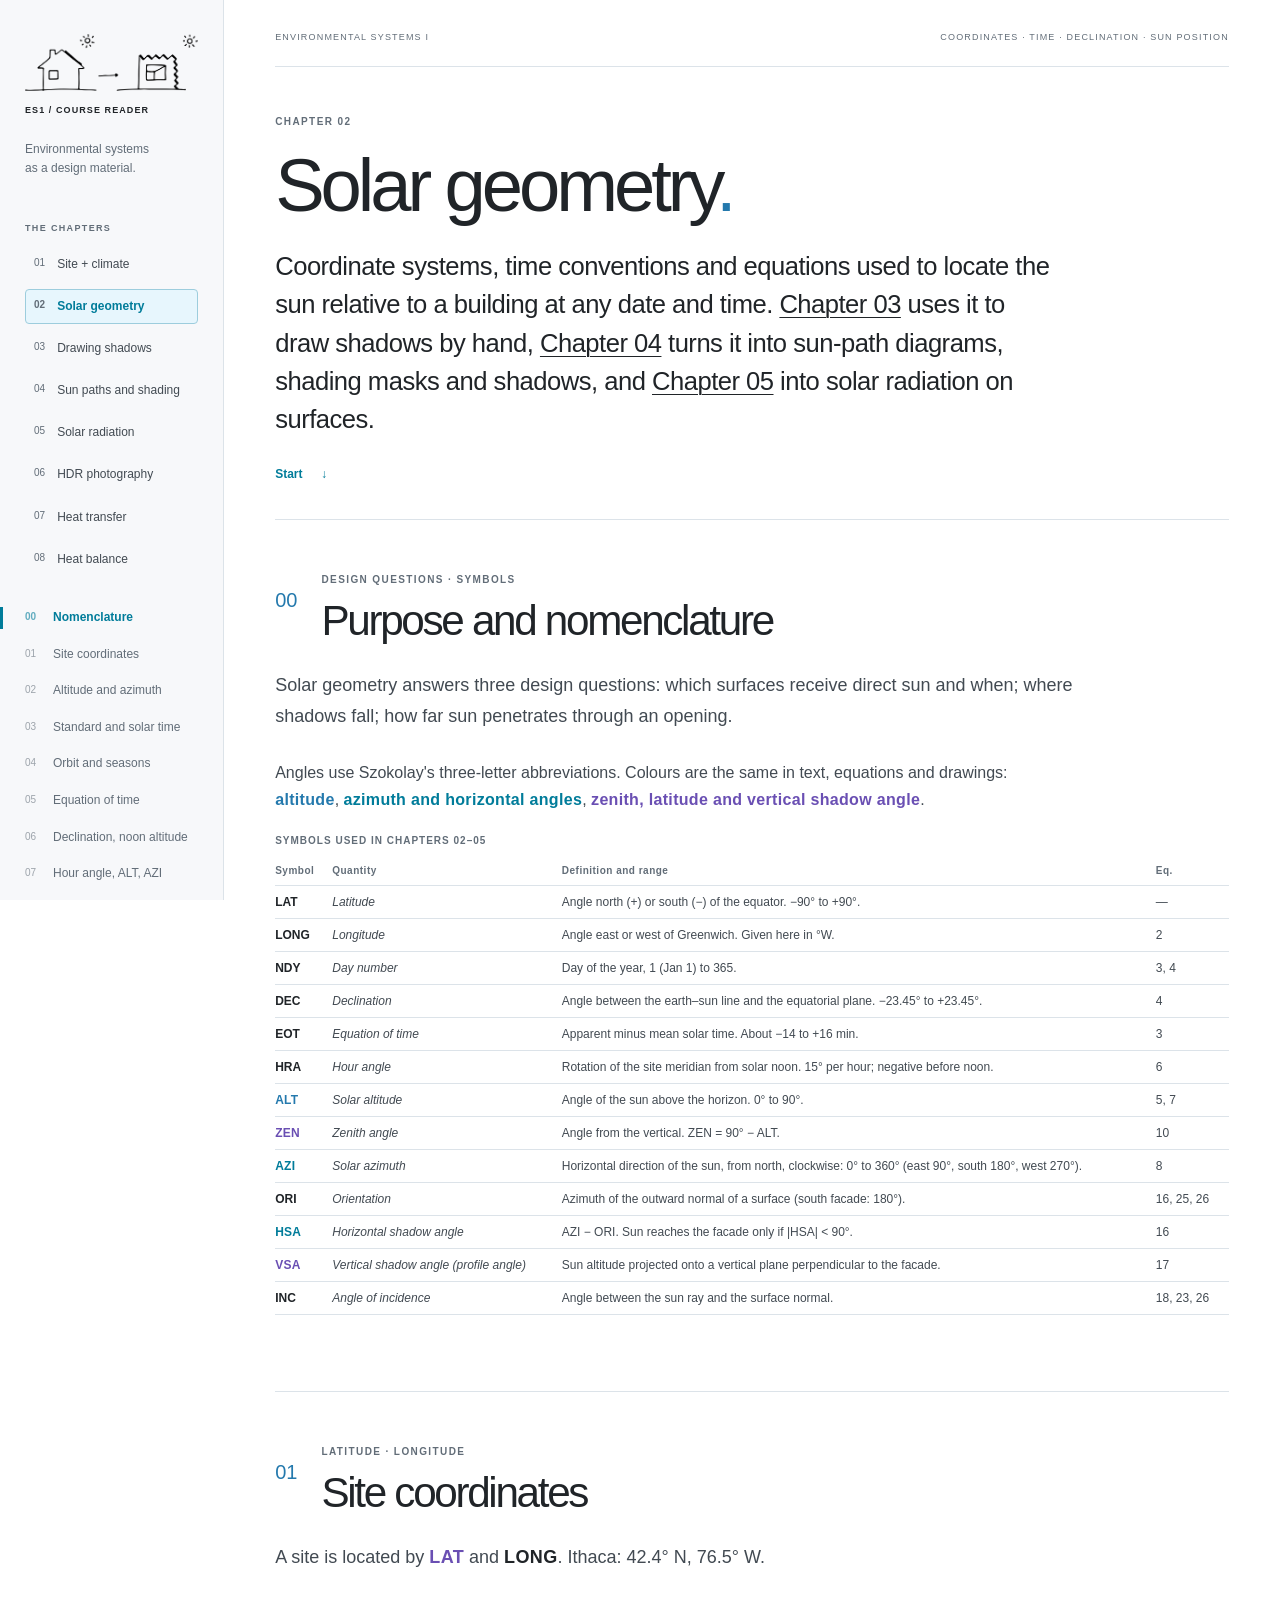
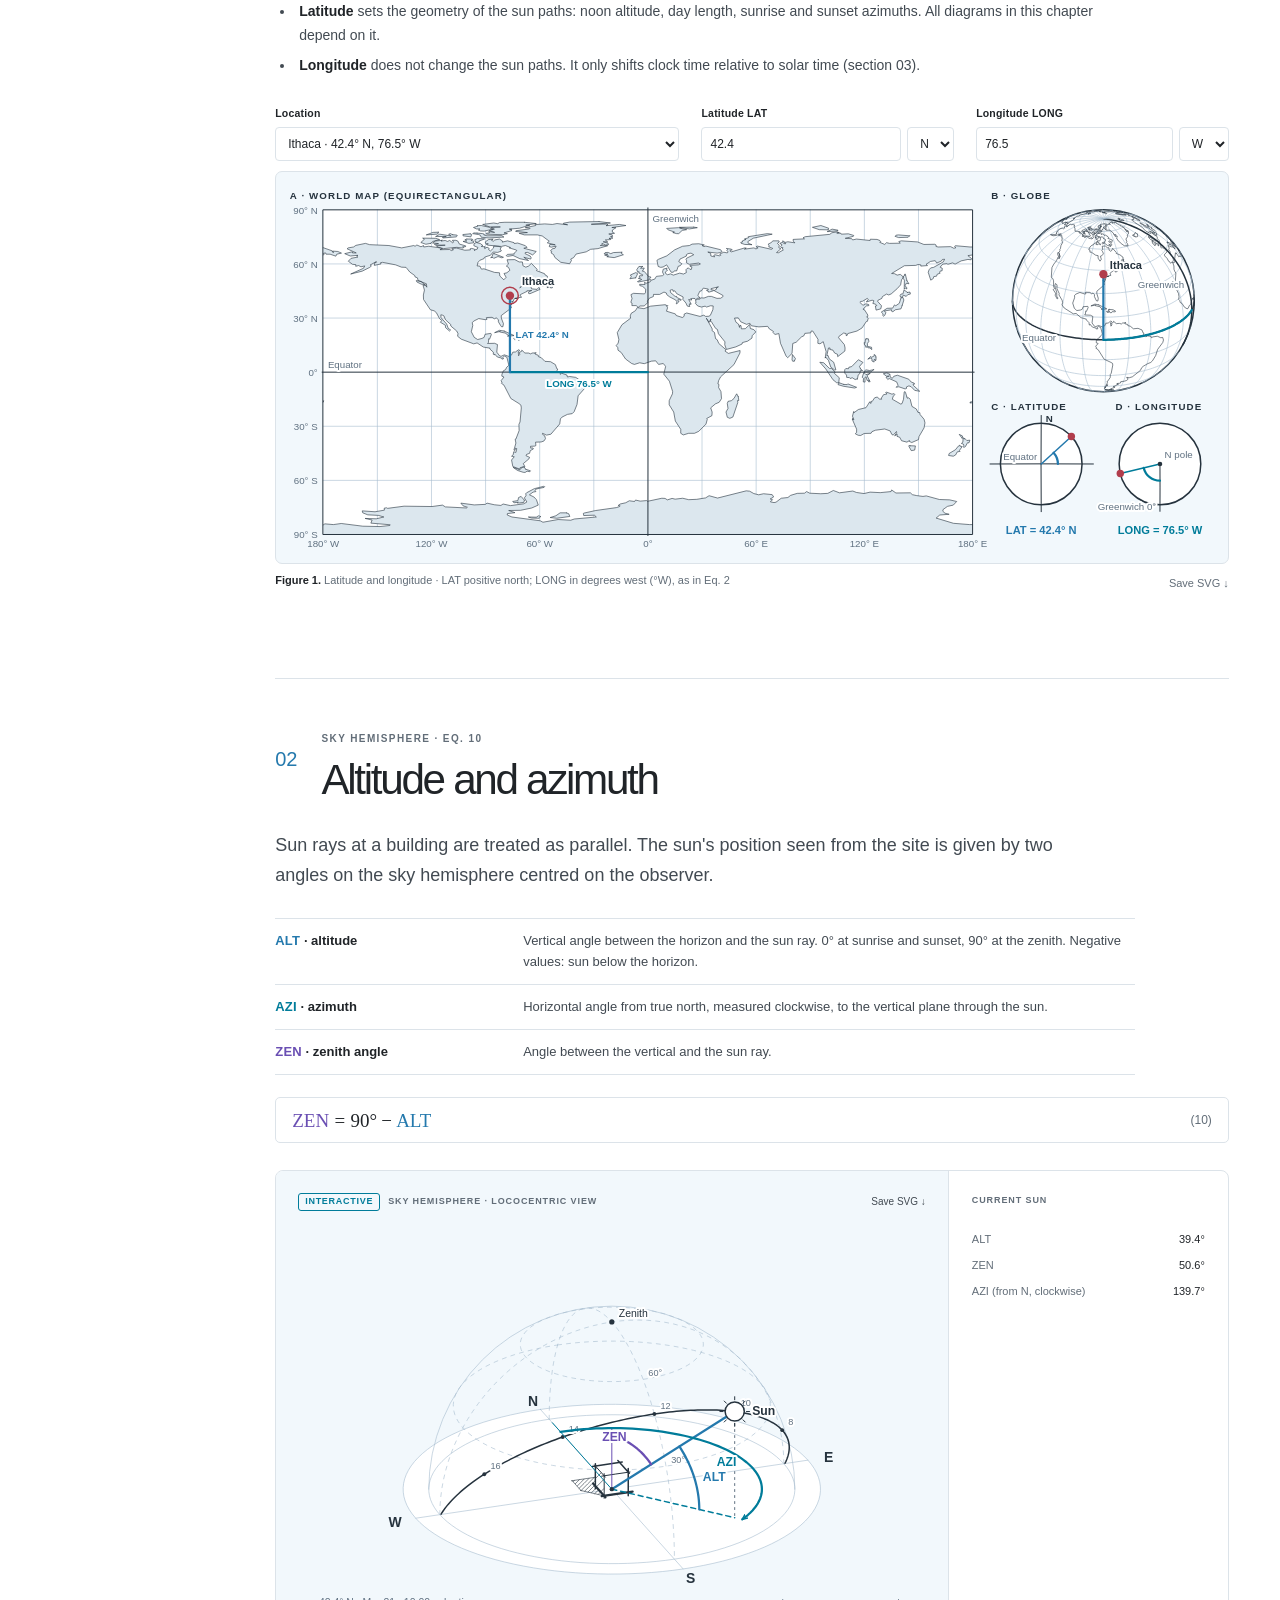
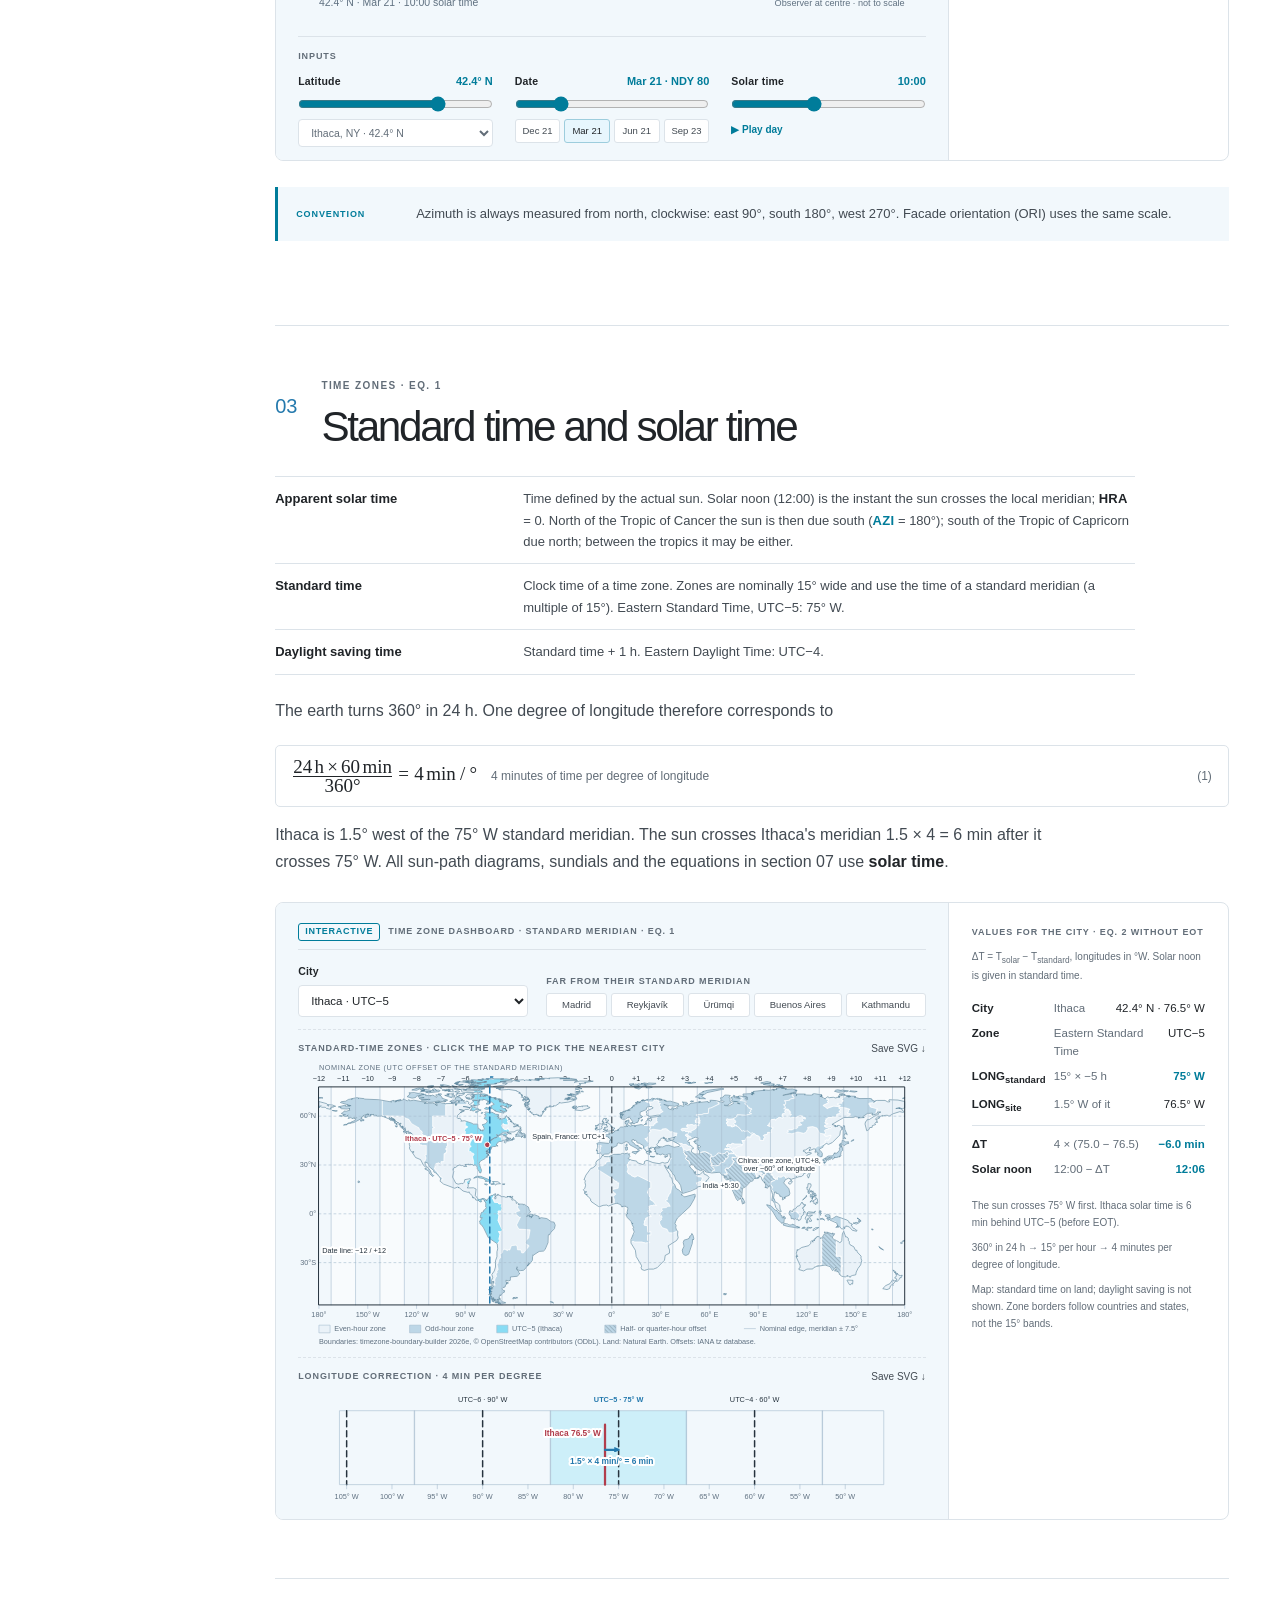
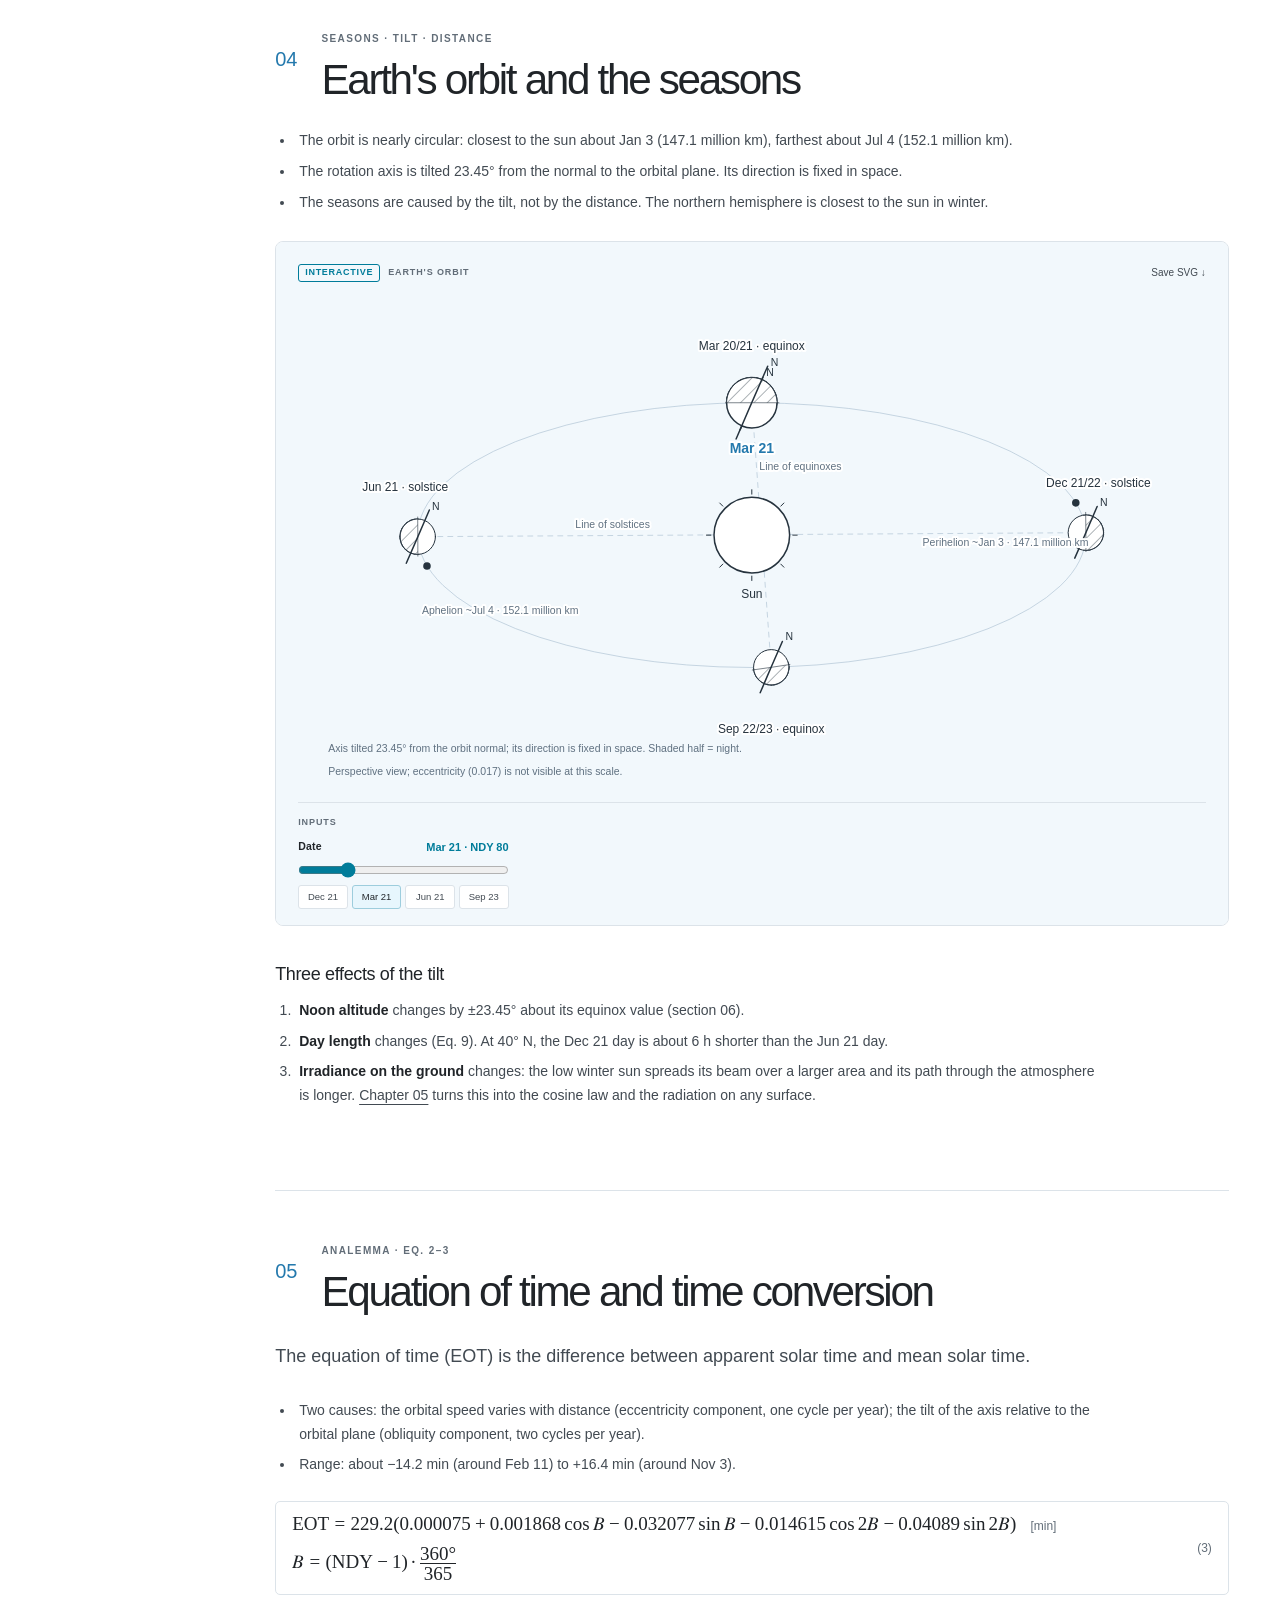
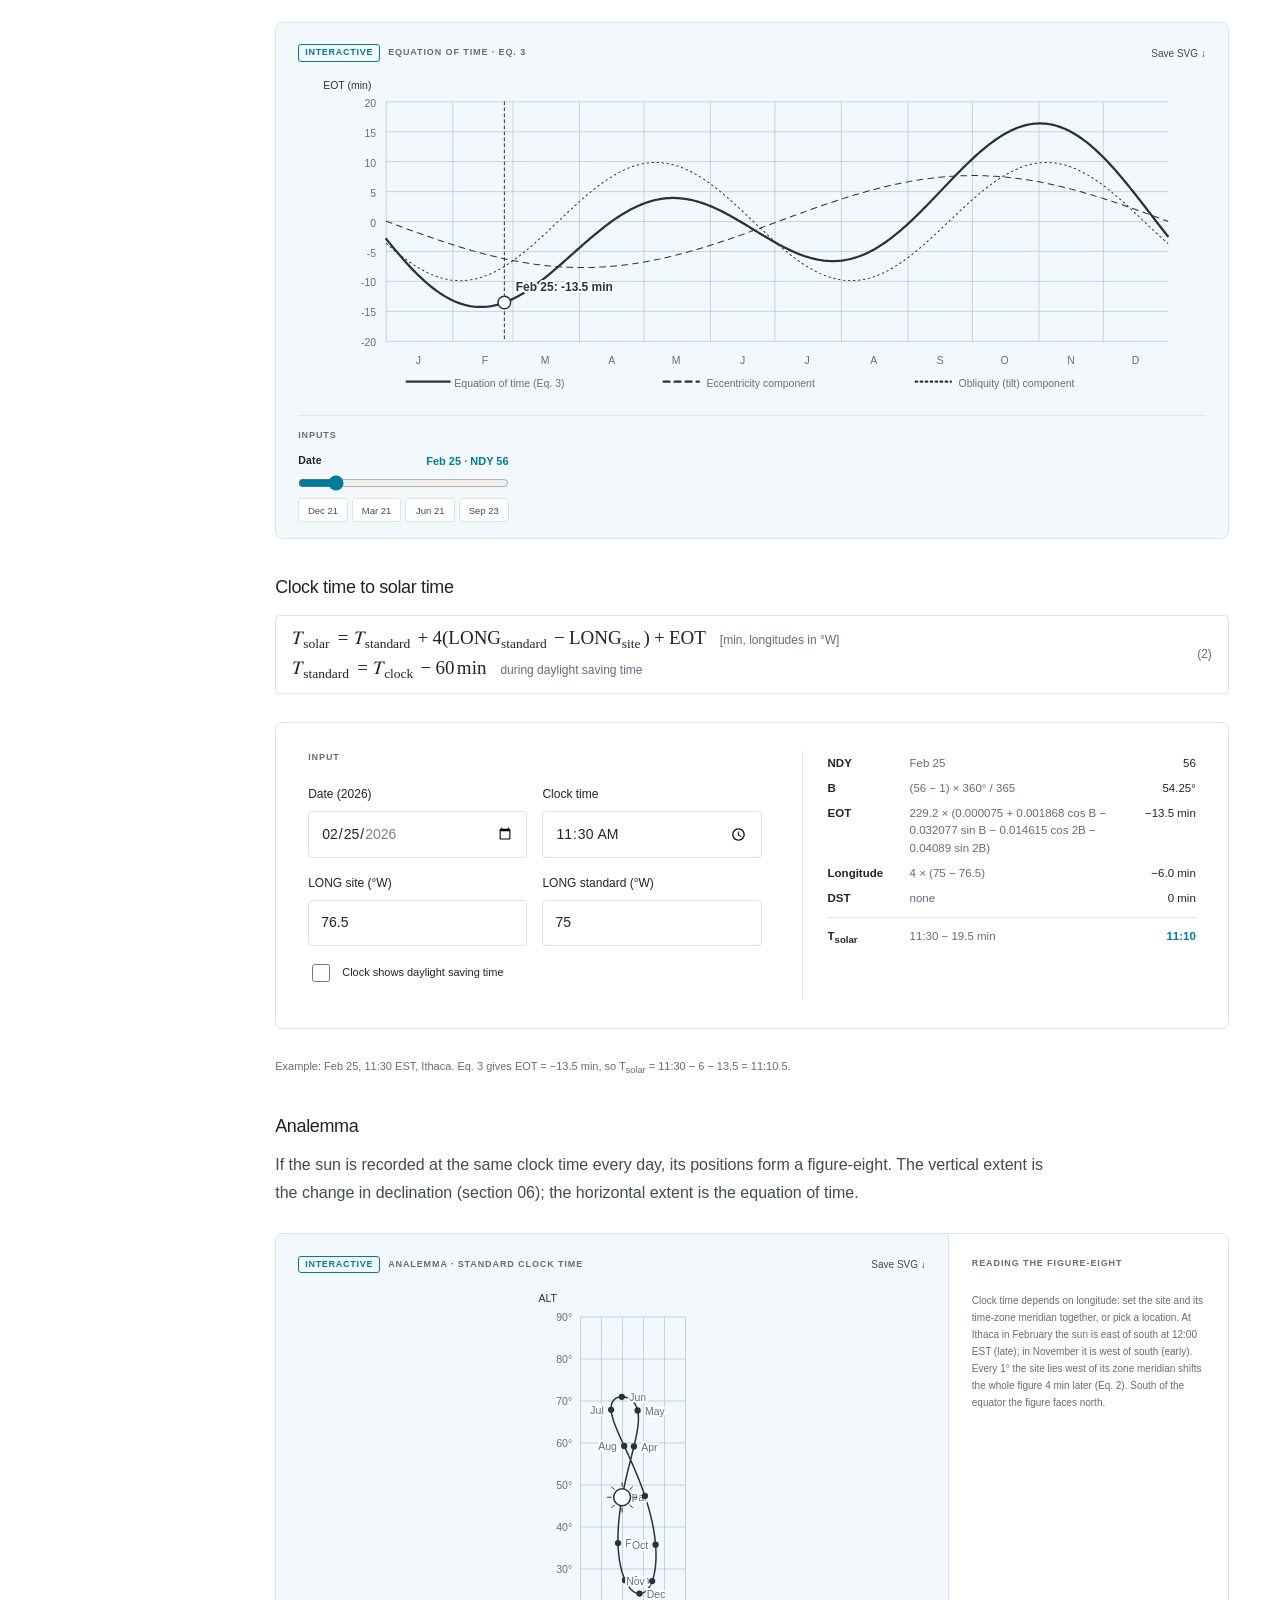
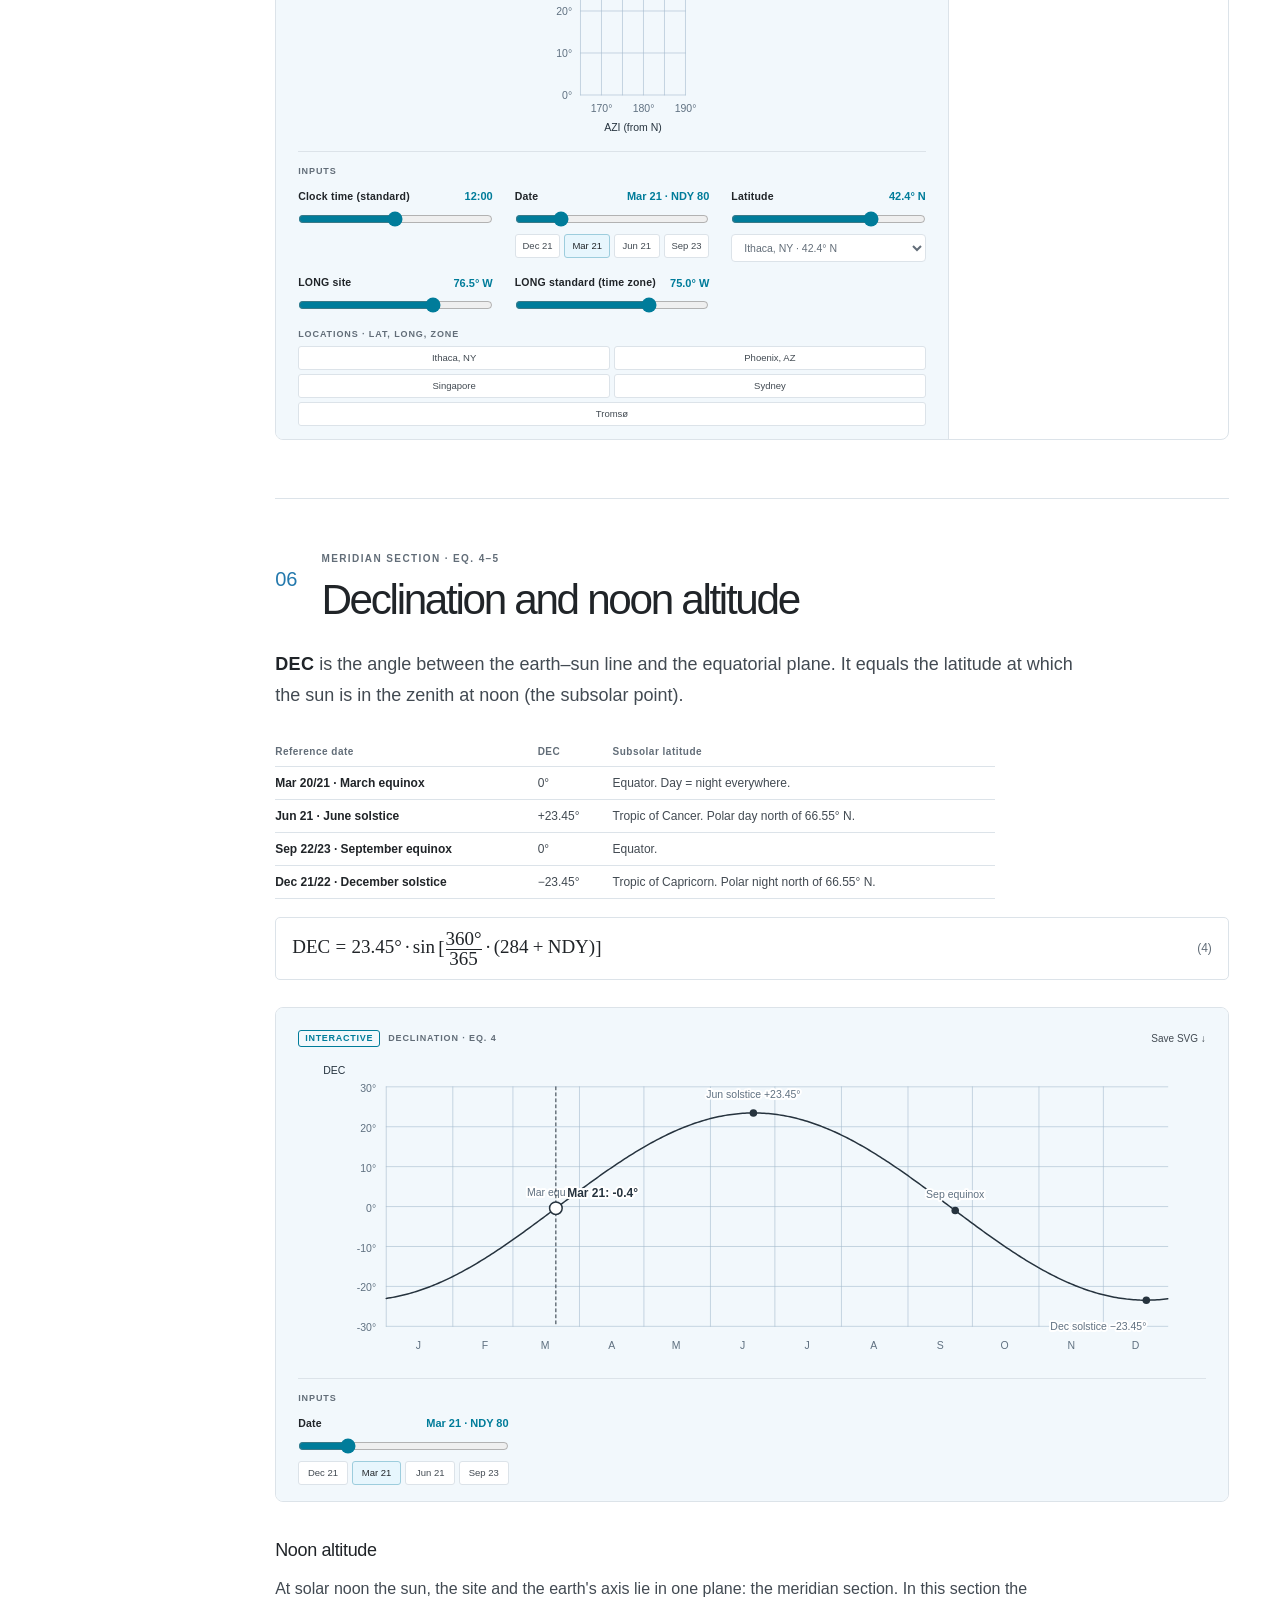
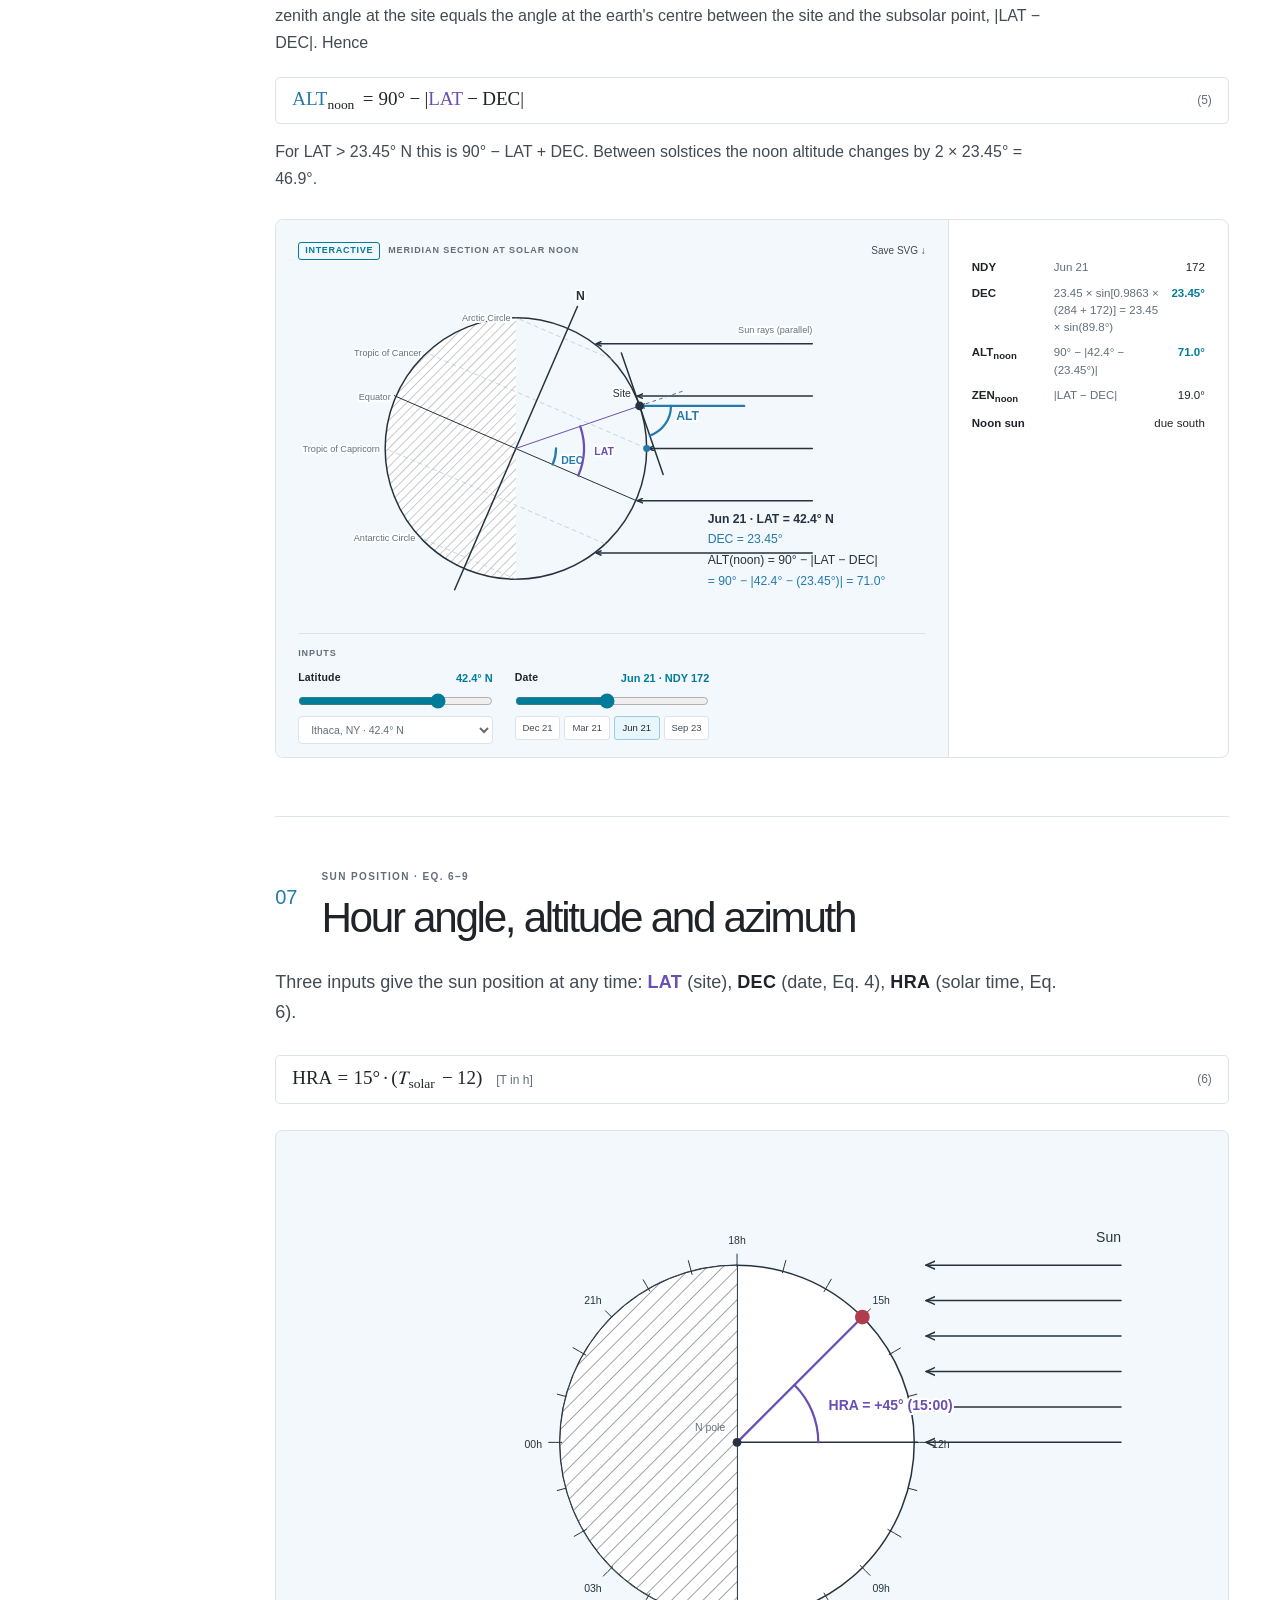
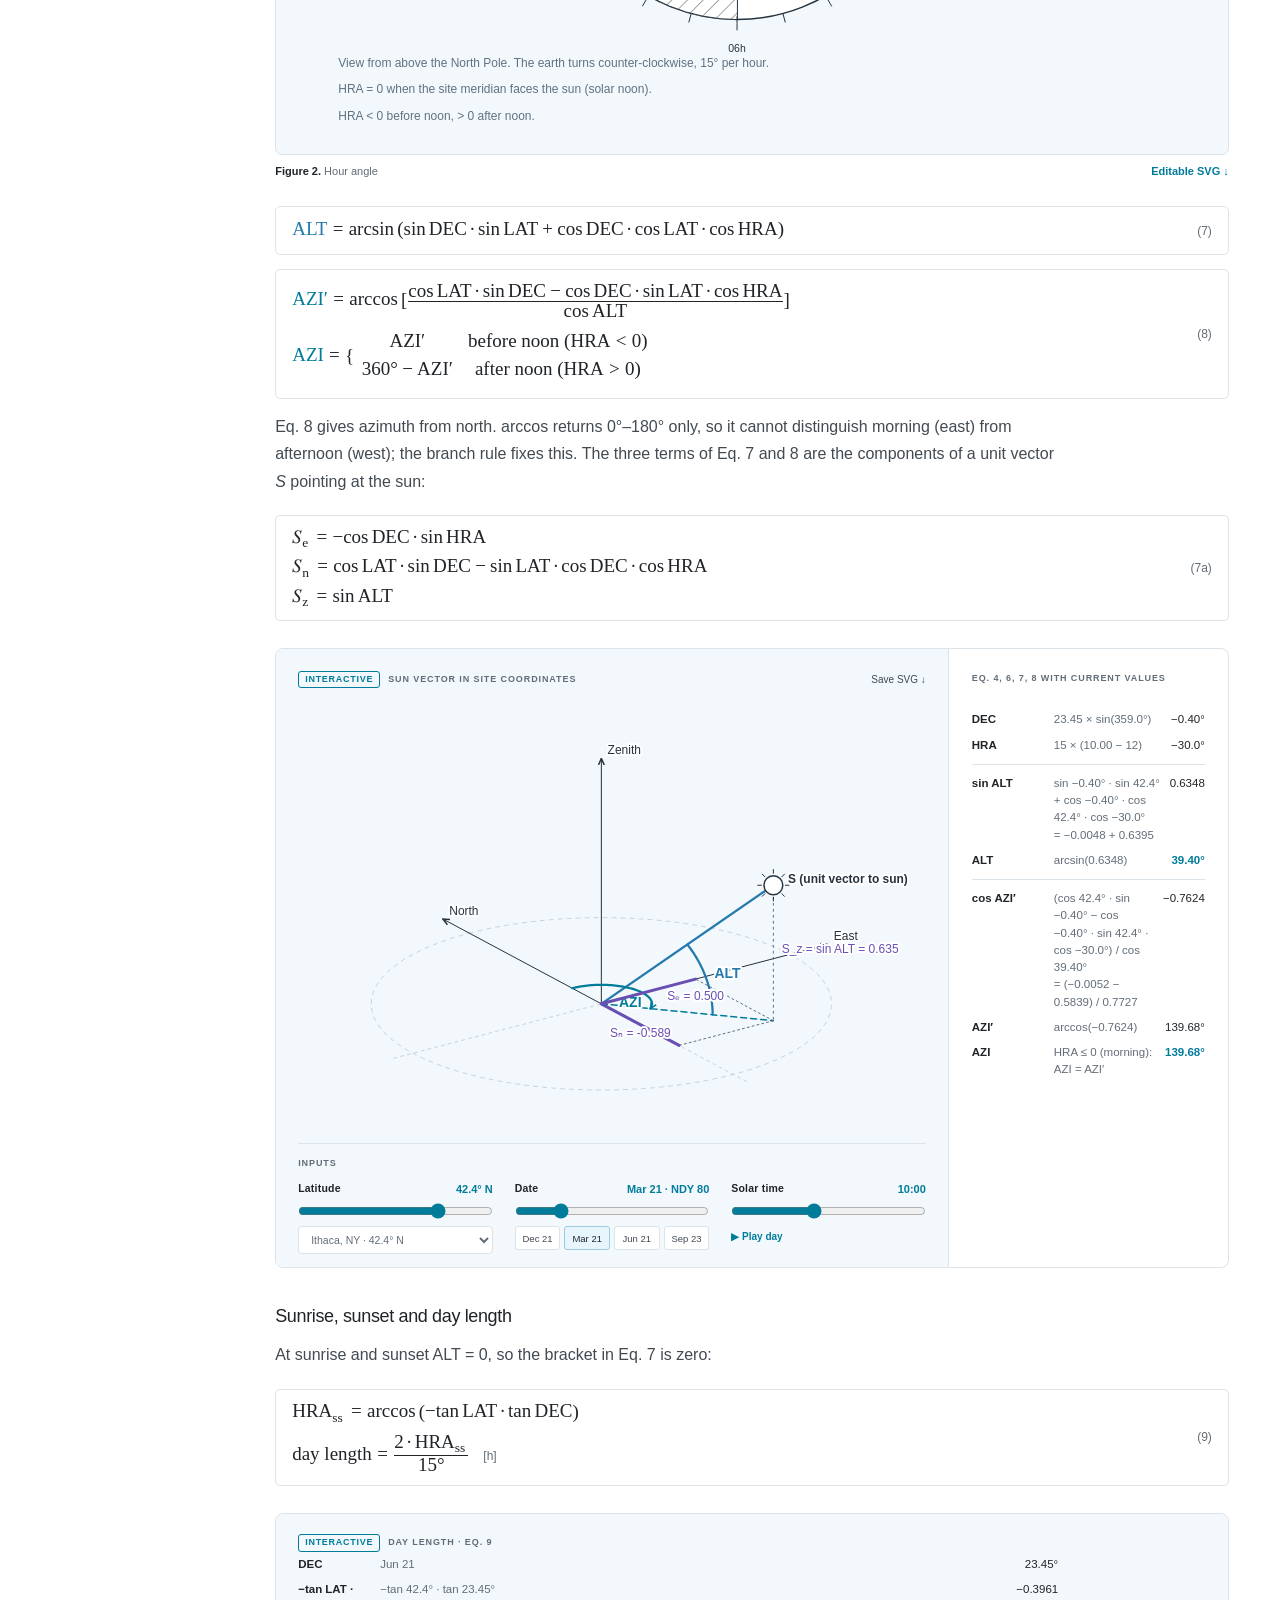
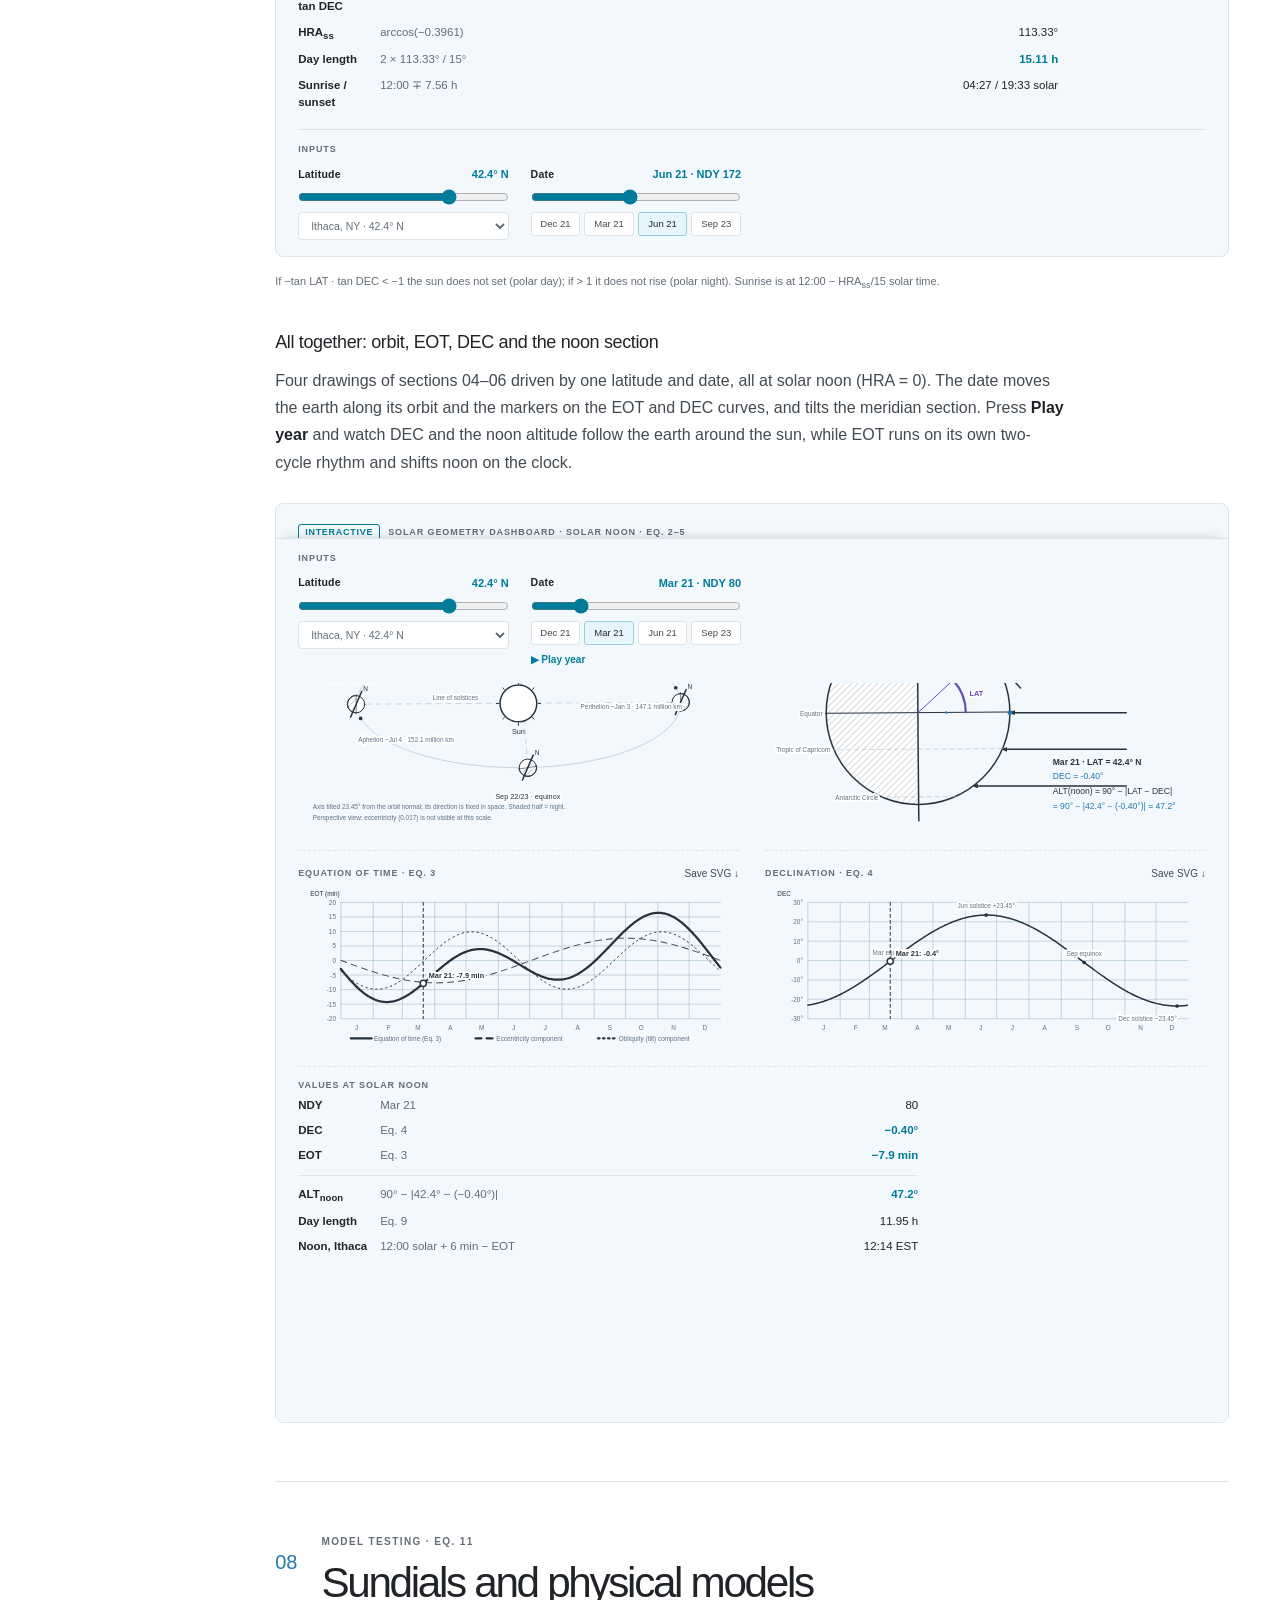
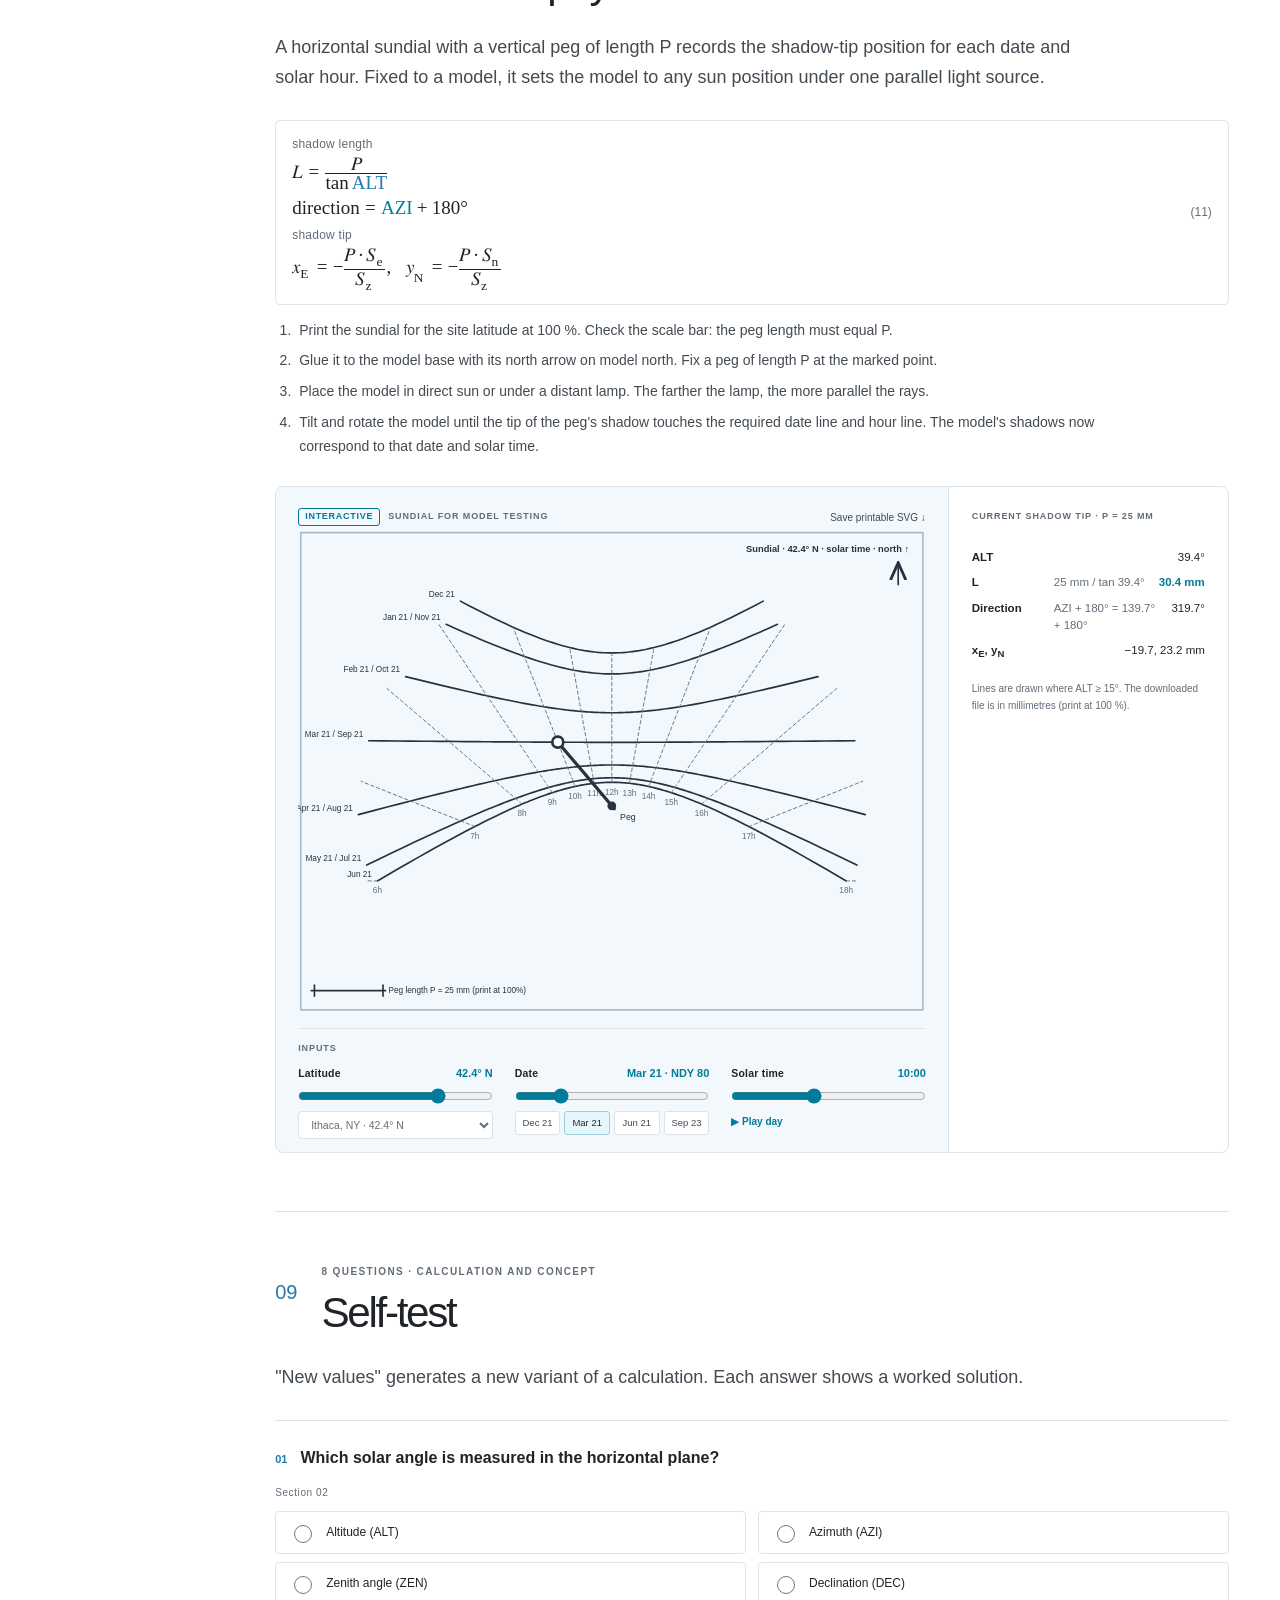
==== index.html @ 75ac382b "init" ====
<!doctype html>
<!-- Generated from content/02-solar-geometry/ by node scripts/build-content.mjs. Edit the Markdown source, not this file. -->
<html lang="en">
<head>
  <meta charset="utf-8">
  <meta name="viewport" content="width=device-width, initial-scale=1">
  <meta name="description" content="ES1 course reader, Chapter 02: solar geometry. Coordinates, solar time, equation of time, declination, hour angle, altitude and azimuth, day length and sundials.">
  <meta name="author" content="Timur Dogan">
  <meta name="theme-color" content="#ffffff">
  <title>Solar geometry · ES1 Course Reader</title>
  <link rel="icon" href="./assets/course-logo.png" type="image/png">
  <script src="./src/theme.js"></script>
  <link rel="stylesheet" href="./styles.css">
  <link rel="stylesheet" href="./theme.css">
  <link rel="stylesheet" href="./solar.css">
  <script defer src="./assets/reader.bundle.js"></script>
</head>
<body>
<a class="skip-link" href="#main">Skip to chapter</a>
<div class="mobile-bar"><a href="#top" class="wordmark"><img class="course-logo" src="./assets/course-logo.png" alt="ES1" width="372" height="123"><span>Course reader</span></a><div class="mobile-actions"><button type="button" class="theme-toggle" data-theme-toggle aria-label="Switch to dark mode" aria-pressed="false"><svg viewBox="0 0 24 24" fill="none" stroke="currentColor" stroke-width="1.6" aria-hidden="true"><circle cx="12" cy="12" r="8"/><path d="M12 4a8 8 0 0 1 0 16Z" fill="currentColor" stroke="none"/></svg></button><button id="menu-toggle" aria-expanded="false" aria-controls="sidebar">Contents <span aria-hidden="true">☰</span></button></div></div>
<aside class="sidebar" id="sidebar" aria-label="Chapter navigation">
  <a class="brand" href="#top"><img class="course-logo" src="./assets/course-logo.png" alt="ES1" width="372" height="123"><span class="brand-sub">ES1 / COURSE READER</span></a>
  <p class="sidebar-intro">Environmental systems<br>as a design material.</p>
  <div class="chapter-label">THE CHAPTERS</div><div class="course-chapters"><a href="./site-climate.html"><span>01</span>Site + climate</a><a href="./index.html" aria-current="page"><span>02</span>Solar geometry</a><a href="./shadow-drawing.html"><span>03</span>Drawing shadows</a><a href="./sun-paths-shading.html"><span>04</span>Sun paths and shading</a><a href="./solar-radiation.html"><span>05</span>Solar radiation</a><a href="./hdr-photography.html"><span>06</span>HDR photography</a><a href="./heat-transfer.html"><span>07</span>Heat transfer</a><a href="./heat-balance.html"><span>08</span>Heat balance</a></div>
  <nav aria-label="On this page">
    <a href="#nomenclature" class="active"><span>00</span>Nomenclature</a>
    <a href="#coordinates"><span>01</span>Site coordinates</a>
    <a href="#position"><span>02</span>Altitude and azimuth</a>
    <a href="#time"><span>03</span>Standard and solar time</a>
    <a href="#orbit"><span>04</span>Orbit and seasons</a>
    <a href="#eot"><span>05</span>Equation of time</a>
    <a href="#declination"><span>06</span>Declination, noon altitude</a>
    <a href="#altaz"><span>07</span>Hour angle, ALT, AZI</a>
    <a href="#sundial"><span>08</span>Sundials and models</a>
    <a href="#quiz"><span>09</span>Self-test</a>
  </nav>
  <div class="sidebar-bottom"><button type="button" class="theme-toggle" data-theme-toggle aria-label="Switch to dark mode" aria-pressed="false"><span data-theme-label>Dark mode</span><svg viewBox="0 0 24 24" fill="none" stroke="currentColor" stroke-width="1.6" aria-hidden="true"><circle cx="12" cy="12" r="8"/><path d="M12 4a8 8 0 0 1 0 16Z" fill="currentColor" stroke="none"/></svg></button><div class="reading-label"><span>Reading position</span><span id="progress-number">0%</span></div><div class="progress-track"><div id="reading-progress"></div></div><a href="#figures">Figure files (SVG) <span aria-hidden="true">↗</span></a><a href="#author">About the instructor <span aria-hidden="true">↗</span></a><a href="#references">Sources and model notes <span aria-hidden="true">↗</span></a><p>Environmental Systems I<br>Cornell AAP</p></div>
</aside>
<main id="main">
  <header class="hero" id="top">
    <div class="topline"><span>ENVIRONMENTAL SYSTEMS I</span><span>COORDINATES · TIME · DECLINATION · SUN POSITION</span></div>
    <div class="hero-heading"><div><p class="eyebrow">CHAPTER 02</p><h1>Solar geometry<span class="title-dot">.</span></h1></div></div>
    <p class="hero-lead">Coordinate systems, time conventions and equations used to locate the sun relative to a building at any date and time. <a href="./shadow-drawing.html">Chapter 03</a> uses it to draw shadows by hand, <a href="./sun-paths-shading.html">Chapter 04</a> turns it into sun-path diagrams, shading masks and shadows, and <a href="./solar-radiation.html">Chapter 05</a> into solar radiation on surfaces.</p>
    <div class="hero-bottom"><a href="#nomenclature" class="text-link">Start <span aria-hidden="true">↓</span></a></div>
  </header>
  <noscript><p class="notice">Enable JavaScript for the interactive drawings and the self-test.</p></noscript>
    <section id="nomenclature" class="reader-section">
<div class="section-heading"><span class="section-number">00</span><div><p class="eyebrow">DESIGN QUESTIONS · SYMBOLS</p><h2>Purpose and nomenclature</h2></div></div>
<p class="section-lead">Solar geometry answers three design questions: which surfaces receive direct sun and when; where shadows fall; how far sun penetrates through an opening.</p>
<p class="measure">Angles use Szokolay&#39;s three-letter abbreviations. Colours are the same in text, equations and drawings: <b class="sym alt">altitude</b>, <b class="sym azi">azimuth and horizontal angles</b>, <b class="sym third">zenith, latitude and vertical shadow angle</b>.</p>
<div class="table-wrap"><table class="nomenclature"><caption>Symbols used in Chapters 02–05</caption><thead><tr><th scope="col">Symbol</th><th scope="col">Quantity</th><th scope="col">Definition and range</th><th scope="col">Eq.</th></tr></thead><tbody>
<tr><th scope="row">LAT</th><td>Latitude</td><td>Angle north (+) or south (−) of the equator. −90° to +90°.</td><td>—</td></tr>
<tr><th scope="row">LONG</th><td>Longitude</td><td>Angle east or west of Greenwich. Given here in °W.</td><td>2</td></tr>
<tr><th scope="row">NDY</th><td>Day number</td><td>Day of the year, 1 (Jan 1) to 365.</td><td>3, 4</td></tr>
<tr><th scope="row">DEC</th><td>Declination</td><td>Angle between the earth–sun line and the equatorial plane. −23.45° to +23.45°.</td><td>4</td></tr>
<tr><th scope="row">EOT</th><td>Equation of time</td><td>Apparent minus mean solar time. About −14 to +16 min.</td><td>3</td></tr>
<tr><th scope="row">HRA</th><td>Hour angle</td><td>Rotation of the site meridian from solar noon. 15° per hour; negative before noon.</td><td>6</td></tr>
<tr><th scope="row"><b class="sym alt">ALT</b></th><td>Solar altitude</td><td>Angle of the sun above the horizon. 0° to 90°.</td><td>5, 7</td></tr>
<tr><th scope="row"><b class="sym third">ZEN</b></th><td>Zenith angle</td><td>Angle from the vertical. ZEN = 90° − ALT.</td><td>10</td></tr>
<tr><th scope="row"><b class="sym azi">AZI</b></th><td>Solar azimuth</td><td>Horizontal direction of the sun, from north, clockwise: 0° to 360° (east 90°, south 180°, west 270°).</td><td>8</td></tr>
<tr><th scope="row">ORI</th><td>Orientation</td><td>Azimuth of the outward normal of a surface (south facade: 180°).</td><td>16, 25, 26</td></tr>
<tr><th scope="row"><b class="sym azi">HSA</b></th><td>Horizontal shadow angle</td><td>AZI − ORI. Sun reaches the facade only if |HSA| &lt; 90°.</td><td>16</td></tr>
<tr><th scope="row"><b class="sym third">VSA</b></th><td>Vertical shadow angle (profile angle)</td><td>Sun altitude projected onto a vertical plane perpendicular to the facade.</td><td>17</td></tr>
<tr><th scope="row">INC</th><td>Angle of incidence</td><td>Angle between the sun ray and the surface normal.</td><td>18, 23, 26</td></tr>
</tbody></table></div>
  </section>

  <section id="coordinates" class="reader-section">
<div class="section-heading"><span class="section-number">01</span><div><p class="eyebrow">LATITUDE · LONGITUDE</p><h2>Site coordinates</h2></div></div>
<p class="section-lead">A site is located by <b class="sym third">LAT</b> and <b class="sym">LONG</b>. Ithaca: 42.4° N, 76.5° W.</p>
<ul class="facts">
<li><strong>Latitude</strong> sets the geometry of the sun paths: noon altitude, day length, sunrise and sunset azimuths. All diagrams in this chapter depend on it.</li>
<li><strong>Longitude</strong> does not change the sun paths. It only shifts clock time relative to solar time (section 03).</li>
</ul>
<!-- FIG:coordinates_START -->
<figure class="fig" id="fig-coordinates"><div class="diagram-inputs" id="in-coordinates"></div><div class="fig-plate"><svg xmlns="http://www.w3.org/2000/svg" viewBox="0 0 1000 400" class="diagram coord-fig" role="img" aria-label="Latitude and longitude of Ithaca"><title>Latitude and longitude of Ithaca</title><defs><marker id="coord-arrow-ink" viewBox="0 0 10 10" refX="9" refY="5" markerWidth="7" markerHeight="7" orient="auto-start-reverse" markerUnits="userSpaceOnUse"><path d="M0,1 L9,5 L0,9" fill="none" stroke="light-dark(#26333e, #edf4fa)" stroke-width="1.5"/></marker><marker id="coord-arrow-alt" viewBox="0 0 10 10" refX="9" refY="5" markerWidth="7" markerHeight="7" orient="auto-start-reverse" markerUnits="userSpaceOnUse"><path d="M0,1 L9,5 L0,9" fill="none" stroke="light-dark(#2479ad, #8bcfff)" stroke-width="1.5"/></marker><marker id="coord-arrow-azi" viewBox="0 0 10 10" refX="9" refY="5" markerWidth="7" markerHeight="7" orient="auto-start-reverse" markerUnits="userSpaceOnUse"><path d="M0,1 L9,5 L0,9" fill="none" stroke="light-dark(#007c9a, #6bd8f0)" stroke-width="1.5"/></marker><marker id="coord-arrow-third" viewBox="0 0 10 10" refX="9" refY="5" markerWidth="7" markerHeight="7" orient="auto-start-reverse" markerUnits="userSpaceOnUse"><path d="M0,1 L9,5 L0,9" fill="none" stroke="light-dark(#6a4fb3, #c3b2ff)" stroke-width="1.5"/></marker><marker id="coord-arrow-muted" viewBox="0 0 10 10" refX="9" refY="5" markerWidth="7" markerHeight="7" orient="auto-start-reverse" markerUnits="userSpaceOnUse"><path d="M0,1 L9,5 L0,9" fill="none" stroke="light-dark(#607181, #aabccb)" stroke-width="1.5"/></marker><marker id="coord-arrow-red" viewBox="0 0 10 10" refX="9" refY="5" markerWidth="7" markerHeight="7" orient="auto-start-reverse" markerUnits="userSpaceOnUse"><path d="M0,1 L9,5 L0,9" fill="none" stroke="light-dark(#b13d4c, #ff9daa)" stroke-width="1.5"/></marker><pattern id="coord-hatch-shadow" patternUnits="userSpaceOnUse" width="3.4" height="3.4" patternTransform="rotate(45)"><rect width="3.4" height="3.4" fill="light-dark(#ffffff, #202124)"/><line x1="0" y1="0" x2="0" y2="3.4" stroke="light-dark(#26333e, #edf4fa)" stroke-width="0.6"/></pattern><pattern id="coord-hatch-shade" patternUnits="userSpaceOnUse" width="7.5" height="7.5" patternTransform="rotate(45)"><rect width="7.5" height="7.5" fill="light-dark(#ffffff, #202124)"/><line x1="0" y1="0" x2="0" y2="7.5" stroke="light-dark(#26333e, #edf4fa)" stroke-width="0.6"/></pattern><pattern id="coord-hatch-screen" patternUnits="userSpaceOnUse" width="4.2" height="4.2" patternTransform="rotate(135)"><line x1="0" y1="0" x2="0" y2="4.2" stroke="light-dark(#26333e, #edf4fa)" stroke-width="0.6"/></pattern></defs><g font-family="Helvetica Neue, Helvetica, Arial, sans-serif"><g id="coord-map"><text x="2" y="18" font-size="10.5" style="--fs:10.5" fill="light-dark(#26333e, #edf4fa)" font-weight="700" letter-spacing="1.2">A · WORLD MAP (EQUIRECTANGULAR)</text><rect x="38" y="30" width="700" height="350" fill="light-dark(#ffffff, #202124)" stroke="none"/><line x1="96.33" y1="30" x2="96.33" y2="380" stroke="light-dark(#a6bdce, #6b879b)" stroke-width="0.6" stroke-linecap="round" stroke-linejoin="round"/><line x1="154.67" y1="30" x2="154.67" y2="380" stroke="light-dark(#a6bdce, #6b879b)" stroke-width="0.6" stroke-linecap="round" stroke-linejoin="round"/><line x1="213" y1="30" x2="213" y2="380" stroke="light-dark(#a6bdce, #6b879b)" stroke-width="0.6" stroke-linecap="round" stroke-linejoin="round"/><line x1="271.33" y1="30" x2="271.33" y2="380" stroke="light-dark(#a6bdce, #6b879b)" stroke-width="0.6" stroke-linecap="round" stroke-linejoin="round"/><line x1="329.67" y1="30" x2="329.67" y2="380" stroke="light-dark(#a6bdce, #6b879b)" stroke-width="0.6" stroke-linecap="round" stroke-linejoin="round"/><line x1="446.33" y1="30" x2="446.33" y2="380" stroke="light-dark(#a6bdce, #6b879b)" stroke-width="0.6" stroke-linecap="round" stroke-linejoin="round"/><line x1="504.67" y1="30" x2="504.67" y2="380" stroke="light-dark(#a6bdce, #6b879b)" stroke-width="0.6" stroke-linecap="round" stroke-linejoin="round"/><line x1="563" y1="30" x2="563" y2="380" stroke="light-dark(#a6bdce, #6b879b)" stroke-width="0.6" stroke-linecap="round" stroke-linejoin="round"/><line x1="621.33" y1="30" x2="621.33" y2="380" stroke="light-dark(#a6bdce, #6b879b)" stroke-width="0.6" stroke-linecap="round" stroke-linejoin="round"/><line x1="679.67" y1="30" x2="679.67" y2="380" stroke="light-dark(#a6bdce, #6b879b)" stroke-width="0.6" stroke-linecap="round" stroke-linejoin="round"/><line x1="38" y1="321.67" x2="738" y2="321.67" stroke="light-dark(#a6bdce, #6b879b)" stroke-width="0.6" stroke-linecap="round" stroke-linejoin="round"/><line x1="38" y1="263.33" x2="738" y2="263.33" stroke="light-dark(#a6bdce, #6b879b)" stroke-width="0.6" stroke-linecap="round" stroke-linejoin="round"/><line x1="38" y1="146.67" x2="738" y2="146.67" stroke="light-dark(#a6bdce, #6b879b)" stroke-width="0.6" stroke-linecap="round" stroke-linejoin="round"/><line x1="38" y1="88.33" x2="738" y2="88.33" stroke="light-dark(#a6bdce, #6b879b)" stroke-width="0.6" stroke-linecap="round" stroke-linejoin="round"/><path d="M272.11,360.56 L270.94,362.5 L262.58,362.31 L259.08,361.14 L267.64,361.33 L270.17,359.78 Z M300.11,356.67 L302.64,357.64 L303.81,360.56 L289.81,362.5 L282.61,361.72 L288.83,359.78 L293.31,356.67 Z M254.81,343.06 L254.22,345.39 L249.75,345.97 L247.22,345.97 L248.19,345.19 L243.72,345.78 L242.17,344.42 L247.81,343.44 L248.58,340.14 L251.31,338.97 Z M38,369.69 L39.75,368.53 L48.89,369.31 L57.44,368.14 L80.58,371.06 L99.25,371.44 L109.75,370.28 L110.14,369.5 L89.33,367.75 L90.69,364.44 L83.11,362.69 L95.17,363.08 L103.33,361.14 L97.31,359.39 L86.03,358.81 L80.58,356.67 L80,354.53 L93.81,355.5 L103.92,353.75 L103.72,351.61 L106.25,351.22 L107.42,351.81 L125.11,349.47 L155.25,349.86 L166.53,348.31 L169.64,350.25 L192.39,351.42 L193.36,350.64 L188.69,349.08 L186.36,346.17 L200.75,348.11 L212.81,347.53 L214.56,346.17 L222.33,347.92 L229.53,348.69 L231.86,347.14 L239.83,348.89 L254.03,346.94 L257.53,345 L254.81,340.53 L256.56,338.19 L256.36,335.86 L257.14,335.08 L265.5,330.61 L275.61,328.08 L276.78,328.47 L276,329.25 L267.44,331 L266.28,332.36 L267.25,333.72 L264.14,334.31 L260.25,337.22 L265.11,339.56 L267.83,342.47 L269.78,348.31 L262.78,351.42 L250.72,353.94 L237.89,354.14 L244.69,356.47 L236.53,357.44 L236.33,359 L241.39,361.14 L271.92,365.22 L274.83,366.78 L291.17,363.86 L304.78,364.64 L308.67,363.28 L332.39,361.14 L330.25,359.19 L318.78,359.58 L318.39,357.25 L319.36,356.86 L331.81,354.14 L353.97,351.03 L357.47,349.86 L358.06,349.08 L355.92,348.69 L358.06,347.14 L364.08,345.78 L367.97,343.64 L373.61,344.42 L374.58,342.86 L379.64,344.03 L386.64,343.44 L387.61,344.22 L402.97,340.92 L406.47,341.11 L409,342.67 L414.06,341.11 L417.36,341.89 L425.53,340.92 L431.94,342.47 L440.69,342.08 L450.22,340.53 L453.92,338.19 L463.06,340.72 L493.97,332.94 L497.67,333.33 L502.14,335.86 L507.39,337.22 L512.64,336.06 L521.97,337.03 L523.53,339.56 L519.83,341.69 L522.36,342.47 L520.03,344.81 L523.92,345.58 L526.06,345.19 L531.69,340.92 L538.89,340.14 L541.81,337.81 L549,335.67 L556.78,335.47 L559.11,333.72 L562.42,335.47 L574.28,336.06 L581.86,335.67 L587.89,332.56 L594.5,335.08 L608.89,333.14 L612.78,334.69 L620.94,335.86 L627.56,334.31 L638.44,334.89 L650.11,333.72 L650.69,331.97 L655.36,335.28 L670.92,335.08 L673.06,337.03 L677.33,338 L684.53,338.97 L688.03,338.39 L702.22,342.28 L713.31,342.67 L720.89,344.42 L717.19,348.31 L710.97,349.67 L706.11,353.17 L705.92,354.92 L708.25,357.06 L712.72,358.22 L702.61,359 L698.72,362.31 L717.39,367.94 L734.69,369.31 L738,369.31 L738,380 L38,380 Z M256.17,309.61 L261.42,311.36 L260.64,312.33 L257.72,311.75 L255.58,313.11 L253.44,312.92 L247.42,310.97 L242.75,307.67 L249.75,310.19 L253.25,307.08 L254.61,307.28 Z M670.72,284.33 L676.36,284.53 L675.58,289 L671.89,289.58 L669.36,285.11 L669.36,284.14 Z M724.39,284.53 L726.72,285.31 L723.81,289.39 L724.58,290.36 L721.47,290.94 L719.72,294.25 L717.19,295.61 L712.14,294.83 L712.72,292.69 L719.53,288.61 L722.64,284.72 L724,283.75 Z M727.5,275.39 L728.86,277.33 L729.06,275.97 L731.78,278.69 L735.08,278.31 L734.11,281.22 L732.56,281.03 L730.22,285.31 L728.67,286.08 L727.69,285.31 L728.67,283.75 L728.08,282.58 L725.94,281.81 L727.5,280.44 L727.69,277.72 L723.61,272.08 L726.92,273.64 Z M735.47,238.06 L735.28,237.28 L736.83,236.89 L738,236.89 L738,238.06 Z M38.39,236.11 L38,237.28 L38,236.11 Z M485.42,231.44 L486,235.53 L484.64,235.53 L484.83,237.86 L479.58,253.42 L476.28,254.78 L473.56,253.61 L472.19,247.97 L474.33,244.08 L473.56,238.83 L474.33,236.5 L478.03,235.72 L480.75,233.39 L483.67,228.33 Z M667.22,231.83 L667.81,233.19 L669.17,232.61 L670.72,234.17 L672.67,241.94 L677.33,244.67 L679.08,248.36 L681.03,248.56 L681.42,250.69 L685.69,255.75 L686.67,259.64 L685.69,265.08 L680.25,274.42 L679.67,277.72 L672.47,280.83 L669.75,279.67 L669.94,278.69 L667.22,280.44 L661.39,278.89 L659.44,275.19 L656.53,274.22 L656.72,271.89 L654,273.64 L656.14,270.33 L655.94,268.97 L652.44,272.86 L650.89,272.08 L649.14,268.39 L643.31,266.25 L633.19,267.61 L629.5,269.17 L628.53,270.92 L621.14,271.11 L617.44,273.25 L614.72,273.06 L611.61,271.5 L612.97,269.75 L612.97,266.44 L608.31,255.75 L609.28,256.53 L608.5,254.78 L610.06,256.14 L608.5,252.44 L609.86,247.39 L610.06,248.75 L614.92,245.25 L623.08,243.31 L627.17,236.89 L627.94,238.64 L628.92,238.25 L628.14,237.28 L628.72,236.31 L629.69,236.69 L632.42,232.61 L635.14,231.83 L637.67,233.97 L640,234.17 L639.61,233 L641.94,229.31 L645.83,228.53 L644.28,226.97 L645.44,226.58 L651.08,228.72 L653.42,228.14 L654.39,229.11 L652.44,230.86 L651.47,234.17 L660.61,239.42 L661.97,238.83 L663.53,234.17 L664.31,226.39 L665.08,225.81 L665.67,226.78 Z M599.17,218.22 L602.86,218.42 L603.44,217.64 L612.97,221.33 L610.83,222.11 L598.58,220.17 L592.94,218.42 L594.31,216.47 Z M648.75,207.33 L649.33,210.44 L651.47,211.61 L653.03,209.47 L656.92,208.31 L669.17,212.58 L671.89,215.69 L675,216.86 L675.58,217.83 L673.83,218.03 L674.22,219.39 L681.03,225.61 L675.58,224.64 L671.89,220.75 L669.36,219.78 L666.64,220.94 L666.83,222.5 L665.28,223.08 L658.47,220.75 L655.56,221.33 L657.69,219.19 L656.14,215.5 L647.97,211.81 L646.61,212.97 L644.67,210.44 L647.97,209.28 L645.06,209.28 L641.75,206.75 L645.44,205.78 Z M631.44,202.28 L628.53,204.61 L621.72,204.61 L621.33,205.97 L623.08,207.72 L627.75,206.17 L624.25,208.69 L627.56,215.31 L625.61,215.31 L626.58,213.75 L624.25,213.94 L623.28,210.06 L621.92,210.64 L622.11,215.69 L620.17,215.5 L620.36,211.81 L619,210.44 L621.33,203.83 L623.08,202.47 L626.97,203.25 Z M593.72,216.47 L591.58,216.47 L587.5,213.17 L579.72,201.5 L573.31,194.31 L577.58,194.89 L583.61,200.92 L585.75,200.92 L589.83,204.81 L589.06,206.36 L594.31,211.03 Z M617.25,201.5 L619.39,203.25 L617.06,203.44 L616.47,206.56 L614.72,207.92 L613.75,212.78 L613.56,212.19 L611.42,212.97 L608.31,211.03 L605.97,211.81 L605.19,210.83 L602.28,210.64 L602.08,208.11 L600.14,205.97 L600.14,202.47 L601.31,201.11 L604.22,201.31 L604.61,199.75 L607.72,198.97 L614.92,191.58 L619.78,194.5 L616.08,198.78 Z M633.78,188.67 L633.97,191 L633.39,192.75 L632.61,190.81 L631.83,191.78 L631.83,194.11 L629.5,192.94 L629.5,190.61 L628.33,189.83 L625.03,191 L628.14,188.08 L628.72,189.06 L632.03,187.5 L631.83,185.94 L633.39,186.92 Z M545.89,192.94 L544.14,193.33 L543.36,191.78 L543.75,185.94 L547.06,190.42 Z M623.86,169.03 L625.61,169.03 L626.19,171.75 L624.64,174.08 L624.64,177.19 L629.11,178.17 L629.31,180.69 L626.97,178.56 L626.58,179.33 L625.22,178.17 L622.5,177.97 L623.28,176.81 L621.53,175.83 L621.14,173.11 L621.92,173.89 L622.69,169.03 Z M246.83,166.31 L251.89,166.89 L255.19,168.83 L254.42,169.61 L250.53,169.22 L249.17,170.78 L247.22,169.61 L244.31,170 L243.33,168.64 L247.42,168.64 L245.28,166.89 Z M233.03,160.67 L243.72,165.53 L236.72,166.31 L238.08,165.33 L236.14,164.75 L234.97,163 L228.94,161.83 L228.17,161.44 L228.94,161.06 L222.72,162.42 L227.97,159.89 Z M662.17,132.86 L660.81,136.75 L654.78,137.72 L652.06,139.86 L650.69,139.28 L650.69,137.72 L642.72,139.08 L644.67,140.64 L643.31,143.75 L642.14,144.72 L641.17,143.94 L641.56,142.19 L639.61,140.25 L645.83,136.17 L651.86,135.97 L653.81,132.47 L655.17,133.44 L659.06,130.72 L660.81,124.89 L662.94,124.5 L663.92,127.22 Z M667.81,119.06 L670.53,118.67 L670.92,120.81 L668.19,121.39 L666.44,123.33 L663.33,121.97 L662.36,124.11 L660.22,124.11 L659.83,122.17 L660.81,120.81 L662.94,120.61 L664.11,116.33 Z M147.86,110.69 L143.58,110.11 L138.92,107.78 L138.33,106.22 L143.39,107.19 Z M278.92,106.42 L277.56,108.17 L278.92,107.58 L280.08,107.97 L279.5,108.56 L283.97,109.33 L283.39,110.69 L284.75,110.31 L285.72,112.64 L284.75,114.19 L282.61,114 L282.61,112.06 L280.28,113.81 L279.11,113.81 L280.47,112.83 L278.53,112.44 L272.69,112.44 L273.67,111.08 L272.89,110.69 L276.39,106.42 L279.31,104.67 L280.28,104.67 Z M667.22,106.42 L669.36,109.72 L666.44,109.14 L665.28,111.86 L667.03,114 L667.03,115.36 L665.47,114.19 L664.31,115.56 L664.5,105.83 L663.33,104.08 L663.53,101.36 L665.28,100.39 L664.5,99.61 L665.47,99.22 Z M374.78,103.31 L368.56,104.28 L370.11,102.14 L369.14,100.19 L374.97,97.67 L376.92,98.83 Z M382.17,91.06 L380.03,93 L384.11,92.81 L381.97,96.11 L383.92,96.31 L388.97,102.14 L391.31,102.53 L389.94,104.28 L390.72,105.25 L377.89,107.78 L376.72,107.39 L381.39,105.06 L377.69,103.89 L379.83,103.31 L378.67,102.33 L379.06,100.97 L381.97,101.17 L382.36,100 L378.67,98.44 L378.28,96.5 L377.11,97.47 L375.94,94.56 L378.28,91.06 Z M222.33,77.25 L232.25,81.14 L230.5,81.72 L226.42,80.36 L221.75,82.31 L220.97,81.33 L218.44,81.53 L220,80.56 L220.97,77.25 Z M359.81,75.69 L359.42,77.06 L361.56,78.42 L351.64,81.53 L343.67,80.56 L345.61,79.78 L341.33,78.81 L344.83,77.83 L340.75,77.44 L341.92,76.08 L345.03,75.89 L347.94,77.25 L350.86,76.08 Z M738,78.61 L732.94,79.39 L736.83,82.5 L736.44,83.86 L732.94,83.47 L725.75,85.03 L719.14,88.53 L716.42,87.17 L711.36,88.72 L710.39,87.94 L705.92,88.53 L703,91.83 L705.33,93 L705.14,95.72 L703.19,95.92 L702.42,97.47 L703.19,98.25 L699.89,99.42 L699.11,101.56 L696.19,101.94 L695.61,104.08 L692.89,105.83 L690.17,97.28 L691.14,94.56 L692.89,92.61 L696,92.03 L706.31,86.19 L707.86,83.28 L705.53,83.47 L704.36,85.22 L699.31,87.36 L697.75,84.83 L692.69,85.61 L687.83,88.72 L689.39,90.08 L682.19,90.67 L682.19,89.31 L679.28,88.92 L676.75,89.89 L664.5,90.28 L650.69,98.64 L653.81,98.83 L656.72,100.39 L660.03,99.61 L662.75,101.75 L662.94,103.5 L661.39,105.44 L660.42,110.89 L656.72,114.97 L650.31,120.61 L647.58,121.78 L645.25,120.81 L640.78,123.53 L640.19,125.47 L635.92,127.61 L635.72,128.78 L639.81,133.44 L639.03,136.75 L633.97,138.11 L633.19,133.64 L634.75,133.25 L633.39,131.69 L630.47,130.92 L631.64,128 L629.69,127.42 L623.47,129.36 L625.61,126.44 L624.44,125.47 L619.39,128.58 L617.44,128.78 L616.47,129.75 L619.19,132.28 L620.75,132.67 L622.89,131.31 L626,132.08 L626.19,133.25 L623.47,133.64 L619.78,137.14 L621.72,138.11 L625.03,143.36 L625.03,144.92 L623.86,145.31 L625.42,147.06 L624.64,150.17 L623.47,150.36 L618.81,157.36 L613.36,160.67 L603.44,163.39 L602.67,165.53 L601.69,165.53 L601.69,163.39 L598.97,162.81 L593.92,166.5 L593.53,167.86 L599.75,175.25 L600.53,178.94 L600.33,182.25 L592.56,188.28 L592.36,185.75 L589.25,184.39 L587.5,181.28 L584,180.5 L584.39,178.94 L582.64,178.94 L580.89,187.11 L582.25,187.11 L583.42,190.61 L588.28,194.31 L590.61,202.47 L589.25,202.67 L585.17,199.56 L582.64,192.36 L579.53,188.67 L579.14,189.83 L580.11,182.83 L577,172.14 L573.5,174.47 L571.17,173.89 L571.36,169.61 L565.72,160.67 L563.97,160.67 L563.58,162.61 L557.17,163.19 L556.19,165.72 L553.47,167.08 L547.83,172.72 L544.14,174.08 L543.36,184.78 L538.69,189.44 L536.94,187.69 L530.92,173.89 L529.17,163.39 L525.08,164.36 L522.56,162.03 L523.33,161.25 L522.75,160.67 L519.06,158.53 L517.11,155.61 L507.58,156.19 L499.61,155.03 L497.86,152.31 L494.36,153.47 L488.14,150.75 L485.42,146.47 L481.33,146.67 L482.89,151.14 L485.61,153.08 L486.78,156.78 L487.17,154.44 L488.33,154.83 L488.72,158.33 L493,158.14 L497.67,153.67 L498.44,157.94 L502.14,159.11 L504.28,161.64 L500.39,165.72 L500.19,168.25 L495.53,171.56 L489.89,173.11 L489.5,174.67 L482.69,177.78 L472.58,180.5 L470.83,175.44 L471.03,172.33 L464.03,163.58 L462.86,158.92 L460.92,157.75 L456.25,150.36 L455.28,150.36 L455.86,147.64 L453.92,151.33 L451,146.86 L457.42,158.53 L457.03,160.08 L459.75,162.22 L460.92,168.83 L462.67,170 L464.42,174.08 L472.19,180.89 L471.03,182.25 L474.72,184.78 L487.36,181.67 L487.17,184.39 L480.75,196.83 L466.36,210.06 L464.22,214.14 L463.44,217.64 L464.61,218.22 L464.22,221.53 L466.75,226 L467.33,233.58 L464.81,237.47 L460.72,239.22 L455.67,243.5 L457.22,247.97 L457.03,251.86 L451.39,254.97 L451.97,255.94 L450.61,261 L442.83,268.78 L438.17,270.92 L431.94,270.92 L426.11,272.67 L423.39,270.92 L423.39,266.64 L417.56,257.69 L415.81,247.97 L410.94,240.19 L410.94,235.72 L414.44,228.33 L414.64,225.81 L411.14,214.72 L405.11,207.14 L407.06,198.97 L406.28,197.81 L404.53,195.67 L399.47,196.64 L396.36,192.75 L391.69,193.14 L384.11,195.86 L379.06,194.89 L373.42,196.64 L370.5,195.67 L363.89,190.81 L359.22,183.81 L355.72,181.28 L355.53,178.56 L353.78,176.42 L355.92,173.69 L356.69,169.81 L354.94,162.42 L360,153.86 L369.33,146.86 L368.94,144.33 L369.92,141.61 L374.58,138.69 L376.53,135.39 L383.72,136.56 L390.92,133.83 L406.47,132.28 L407.83,132.67 L407.83,133.64 L409.58,133.25 L408.61,134.22 L409.19,135.58 L408.03,139.28 L417.56,142.19 L418.53,143.94 L425.14,146.08 L427.08,144.72 L427.08,142.39 L429.81,141.22 L444.19,144.92 L448.28,143.56 L450.22,144.92 L453.72,144.72 L455.28,143.75 L458,137.72 L458.39,133.64 L455.47,133.44 L451.19,134.81 L449.64,133.83 L445.75,134.81 L441.67,133.64 L439.14,130.72 L440.11,129.17 L438.94,128.19 L441.08,126.44 L444,126.25 L444.78,124.89 L448.47,125.08 L453.14,123.33 L456.44,123.33 L462.47,125.47 L466.56,125.28 L469.08,123.33 L468.69,122.17 L459.36,117.11 L462.28,115.17 L461.31,114.39 L464.03,113.03 L456.06,114.97 L456.06,116.14 L458.97,116.53 L458.58,117.31 L453.92,118.67 L452.75,118.28 L453.14,117.5 L451.19,116.92 L453.33,115.75 L452.75,115.36 L447.69,114.39 L445.56,117.5 L444,117.69 L441.86,122.17 L444,125.08 L441.67,125.28 L439.33,126.83 L438.75,125.67 L436.42,125.47 L434.08,125.86 L435.44,127.03 L434.47,127.22 L431.94,126.64 L434.67,131.69 L432.92,131.31 L433.5,132.28 L432.33,132.47 L433.11,134.22 L431.75,134.22 L430.19,133.44 L429.03,130.53 L425.72,126.64 L425.92,123.92 L419.11,120.42 L416.97,117.31 L415.22,117.89 L415.03,116.33 L413.47,116.14 L411.92,116.72 L412.5,119.25 L417.36,123.33 L418.92,123.33 L418.92,124.31 L423.97,126.83 L423.58,127.61 L420.86,126.44 L420.08,127.61 L421.44,128.39 L421.25,129.36 L419.31,131.11 L418.53,131.31 L419.31,129.17 L417.94,127.22 L411.53,123.92 L408.42,121.58 L407.83,119.64 L405.31,118.67 L400.64,121.19 L394.03,121.19 L393.83,123.53 L389.56,125.28 L387.42,128.58 L388.19,129.75 L383.92,133.64 L379.44,133.64 L377.5,135.19 L375.36,133.25 L370.69,133.25 L370.89,130.53 L369.53,129.75 L370.89,125.67 L369.72,121.39 L372.44,120.03 L384.31,120.61 L385.28,119.44 L385.67,115.56 L382.17,112.44 L379.25,111.67 L379.06,110.31 L384.89,110.5 L384.31,108.17 L386.06,109.14 L390.53,107.58 L391.11,106.03 L395.39,104.67 L397.14,101.75 L403.75,100.97 L405.11,100 L403.75,97.08 L404.53,93.97 L408.61,92.81 L408.03,94.36 L409.19,95.14 L406.67,97.08 L407.25,98.83 L409.19,100 L412.31,99.03 L415.42,100.39 L422.22,98.25 L426.31,99.22 L429.42,97.67 L429.03,94.56 L430,93.39 L431.75,92.61 L433.31,94.17 L434.86,94.17 L435.44,91.44 L433.5,91.06 L433.31,89.89 L442.44,89.31 L444.58,88.33 L442.64,87.36 L432.53,88.72 L429.42,86.97 L429.81,85.03 L429.03,83.28 L429.81,82.11 L437.39,78.42 L434.47,76.67 L431.17,77.25 L429.22,78.61 L429.61,79.78 L422.61,83.08 L421.25,85.81 L424.56,88.14 L422.81,90.28 L420.67,90.86 L418.92,95.92 L416.58,95.72 L415.42,97.28 L413.08,97.28 L408.22,89.31 L404.33,91.64 L401.81,92.03 L399.08,91.06 L397.72,84.44 L399.47,83.28 L408.42,79.58 L416.78,73.17 L425.33,69.28 L432.72,68.5 L435.64,66.94 L442.83,66.56 L448.86,67.92 L446.33,68.5 L448.47,69.67 L450.42,69.08 L466.36,72.97 L467.92,75.11 L465.78,76.08 L462.67,76.67 L452.56,75.5 L455.67,76.86 L455.86,79.78 L459.94,80.75 L458.97,79 L460.33,78.42 L465,79.58 L466.56,79 L465.39,77.64 L469.86,75.69 L473.56,76.47 L474.53,75.11 L472.97,73.94 L473.94,72.78 L472.58,71.61 L478.03,72.39 L479,73.36 L476.67,73.56 L476.67,74.72 L478.03,75.31 L492.42,71.03 L493.97,71.22 L492.03,72.39 L502.33,71.03 L504.47,72.19 L506.81,71.03 L504.67,69.86 L505.83,69.08 L521.19,72.58 L522.56,71.61 L518.08,69.86 L518.86,69.08 L517.69,66.94 L521.19,65.19 L522.56,63.44 L529.17,63.44 L529.56,64.61 L527.61,66.17 L529.56,68.11 L529.17,70.83 L531.31,72 L526.64,76.08 L528.78,76.28 L534.03,73.17 L532.86,72.19 L533.64,70.83 L531.5,70.64 L531.11,69.67 L532.67,67.72 L530.14,66.17 L533.64,64.81 L533.25,63.44 L535.19,64.42 L534.42,66.36 L536.56,66.56 L535.58,65.19 L538.89,64.42 L546.47,65.58 L544.72,63.83 L544.53,61.89 L556.78,61.31 L555.22,60.14 L557.56,58.97 L584,56.44 L586.33,54.69 L591,53.92 L594.31,54.5 L591.58,55.08 L596.06,55.28 L596.44,56.25 L604.03,55.86 L609.86,57.61 L609.47,58.58 L600.72,60.72 L607.72,61.11 L608.69,62.47 L612.78,61.5 L627.56,63.06 L627.75,61.69 L634.94,61.89 L638.06,63.06 L639.03,64.22 L637.86,65 L643.31,67.33 L645.25,65.39 L648.36,66.17 L660.03,65.97 L658.47,64.22 L661.19,63.44 L678.69,64.61 L685.5,67.33 L697.17,67.14 L698.72,67.92 L698.53,69.47 L700.86,70.06 L714.28,69.67 L717.78,71.42 L720.11,70.83 L718.56,69.47 L719.53,68.69 L735.28,70.06 L738,70.06 Z M38,70.83 L47.92,74.33 L47.72,75.5 L49.08,76.08 L48.5,74.53 L53.75,74.92 L57.64,76.67 L52.58,77.83 L51.61,79.97 L45.39,77.83 L41.11,77.83 L40.53,76.47 L38.19,76.86 L39.17,77.83 L38,78.61 Z M212.03,69.86 L212.03,71.81 L214.56,70.25 L216.89,71.61 L216.31,72.97 L218.25,74.33 L221.56,71.22 L221.75,69.08 L227.39,69.47 L229.92,70.44 L228.56,72.58 L229.92,73.56 L229.72,74.53 L226.03,75.89 L221.17,75.5 L218.25,79 L213.19,80.56 L211.64,81.33 L211.44,82.5 L206.78,84.44 L204.83,86.58 L203.86,90.47 L206.78,90.67 L208.53,93.97 L211.25,93.58 L222.72,97.47 L227.97,97.86 L228.36,101.36 L232.64,105.44 L235.17,102.72 L232.83,98.64 L235.94,97.86 L239.25,95.14 L237.69,92.03 L235.36,90.67 L237.69,88.53 L236.14,83.86 L244.5,83.67 L249.17,86.19 L252.67,86.19 L253.25,90.28 L256.36,91.83 L259.28,90.67 L262.39,87.75 L268.61,94.17 L267.83,95.53 L276.58,98.83 L277.36,100.39 L279.5,101.36 L279.69,103.69 L271.33,107.39 L258.89,107.39 L249.75,114 L254.42,111.08 L261.42,109.33 L263.17,110.31 L261.42,111.47 L262.58,115.17 L268.42,115.75 L270.36,113.61 L271.72,115.75 L260.83,120.42 L259.47,120.22 L259.28,118.47 L262.78,116.92 L257.53,117.31 L257.72,117.89 L250.53,121.39 L250.33,122.75 L251.89,124.11 L244.69,125.47 L248.19,125.47 L244.11,125.67 L242.36,129.36 L241.19,128.19 L241.97,130.33 L240.42,132.67 L240.81,131.31 L239.44,128.97 L239.64,130.92 L238.28,130.72 L239.64,131.31 L240.81,135.78 L229.92,143.94 L229.92,146.67 L232.25,152.69 L231.67,156 L230.11,156 L229.14,154.64 L226.81,150.75 L226.81,148.42 L224.47,146.47 L222.53,147.44 L220,145.89 L214.56,146.08 L213.78,146.28 L214.56,148.03 L212.61,148.42 L205.61,147.25 L200.17,149.97 L198.61,151.72 L199.19,154.64 L197.64,161.44 L200.75,167.47 L204.44,169.81 L209.11,168.64 L211.44,167.47 L212.42,164.17 L218.64,163.19 L219.22,164.56 L217.28,169.42 L216.31,169.03 L216.11,172.92 L215.14,174.08 L222.72,173.89 L225.83,175.25 L225.06,183.42 L228.17,187.5 L229.72,187.89 L233.22,186.33 L238.67,188.28 L240.81,186.72 L242.36,183.42 L245.28,183.22 L248.39,180.89 L249.75,181.47 L248.19,182.83 L248.58,187.31 L249.94,185.75 L249.17,183.61 L251.5,182.83 L252.08,181.28 L255.39,184.39 L259.28,184.39 L261.81,185.36 L262.97,184.39 L267.64,184.19 L266.08,184.78 L266.67,185.75 L269.78,186.72 L269.97,188.28 L273.08,189.44 L276.97,193.33 L283,193.72 L288.25,196.83 L289.81,201.31 L290.78,201.69 L289.42,204.61 L290,205.19 L293.5,205.39 L293.5,207.33 L295.06,206.17 L300.69,208.11 L301.28,210.25 L303.61,209.67 L310.22,210.64 L315.67,214.33 L318.78,214.92 L320.53,219.19 L319.75,222.5 L312.75,230.47 L311.58,239.81 L308.47,247.58 L306.33,249.72 L301.28,250.5 L295.44,253.42 L293.69,255.36 L292.92,260.81 L283.39,271.89 L278.72,272.86 L274.44,270.92 L274.25,271.89 L276.78,273.64 L277.56,276.75 L275.81,279.28 L272.89,280.25 L266.86,280.44 L267.25,284.14 L266.08,284.72 L261.42,284.92 L261.61,286.86 L263.94,286.67 L264.53,287.83 L261.22,289.58 L260.44,292.5 L257.14,293.67 L256.56,295.03 L260.44,296.78 L259.67,298.53 L253.64,303.58 L255.39,306.89 L250.33,307.86 L249.94,309.61 L242.36,306.69 L241,299.69 L243.92,296.19 L241,295.61 L242.75,294.06 L243.33,290.75 L245.67,291.53 L246.64,287.44 L245.28,286.86 L244.69,289.39 L243.53,289 L245.67,281.42 L244.89,277.33 L245.67,277.14 L249.17,268 L248.97,261.19 L250.14,258.67 L251.5,243.5 L251.11,240.58 L248.97,238.83 L240.22,233.39 L232.83,219 L229.92,216.86 L230.69,216.08 L229.72,214.14 L232.83,210.25 L230.5,209.28 L230.69,207.14 L232.25,203.44 L234.58,202.28 L235.56,199.94 L238.08,197.61 L235.94,188.86 L233.22,187.69 L231.47,189.25 L232.44,190.42 L230.69,191 L230.31,189.83 L225.64,188.67 L222.72,185.36 L222.53,186.33 L221.36,185.75 L221.36,183.42 L217.47,179.92 L217.86,179.14 L210.67,177.97 L203.86,173.5 L200.17,174.47 L186.75,169.42 L182.86,166.31 L183.25,163.39 L181.89,160.67 L175.47,155.22 L175.47,153.67 L169.83,148.61 L168.08,144.33 L166.53,143.56 L164.78,143.17 L164.97,146.28 L171,153.08 L172.75,157.75 L175.28,159.5 L174.11,160.67 L169.83,156.97 L169.64,154.44 L164.19,151.14 L165.94,149.39 L163.42,147.44 L159.92,140.83 L157.58,138.89 L153.5,137.72 L146.11,126.64 L145.92,121.78 L147.08,116.53 L145.53,111.28 L148.64,111.67 L149.61,113.42 L149.22,109.72 L140.28,106.22 L139.5,103.31 L136.97,102.33 L136.58,100.78 L131.33,97.08 L127.25,92.03 L122.39,91.83 L115.97,89.31 L101.97,86.58 L99.83,86.97 L100.22,88.33 L93.03,89.89 L93.61,86.97 L95.75,86.39 L95.17,85.81 L88.56,89.5 L89.92,90.47 L88.17,92.03 L80,96.11 L67.56,99.22 L81.36,93 L82.72,90.47 L78.64,91.44 L76.11,90.08 L73,90.86 L73.19,89.11 L69.5,88.72 L65.03,85.42 L67.94,82.31 L75.33,80.94 L73.97,79.78 L75.33,79 L67.17,79.78 L61.14,77.25 L68.14,75.5 L69.69,75.5 L69.5,76.47 L73.58,76.47 L63.67,72 L64.83,71.03 L70.67,70.06 L73.19,68.31 L83.5,66.17 L87.97,67.53 L108.78,68.5 L122.58,71.03 L135.61,68.5 L136.97,69.28 L138.92,67.92 L143.39,69.86 L146.11,68.5 L146.31,70.06 L151.75,69.28 L164,71.03 L166.53,72 L163.81,72.97 L174.31,72.78 L176.25,73.94 L178.39,72.97 L176.44,72.19 L177.61,71.42 L181.69,71.22 L190.64,73.56 L196.67,73.17 L196.28,72 L198.03,71.61 L201.14,72.39 L201.14,74.14 L202.31,72.58 L203.86,72.58 L204.83,70.64 L200.36,68.69 L200.56,66.56 L202.89,65.19 L207.36,66.36 L210.08,68.5 L208.33,69.47 Z M165.94,62.86 L164.97,63.64 L169.44,63.06 L171.97,64.03 L174.31,63.06 L177.61,65.58 L178.58,64.81 L177.22,62.86 L180.92,62.86 L183.06,63.64 L184.81,66.94 L191.61,68.89 L191.42,69.67 L188.31,69.86 L189.47,70.64 L188.89,71.22 L181.89,70.44 L167.69,71.81 L162.25,70.44 L159.92,68.89 L169.44,68.11 L158.75,67.92 L157.78,67.14 L162.25,66.36 L155.83,65.78 L158.75,63.64 Z M219.61,62.67 L221.17,64.03 L222.92,62.47 L227.97,61.5 L231.28,63.64 L230.89,64.81 L236.72,63.44 L243.72,65.39 L243.92,66.36 L247.61,65.78 L255.97,68.69 L257.72,70.44 L254.22,71.42 L267.64,74.92 L263.75,78.61 L258.31,75.89 L255.78,76.08 L255.58,77.25 L261.03,79.78 L262.19,81.72 L261.61,83.08 L254.22,81.14 L259.28,84.64 L249.94,82.69 L242.56,79.19 L236.92,80.17 L235.17,79.39 L236.53,78.03 L244.11,77.64 L243.53,77.06 L246.64,74.14 L246.25,73.36 L238.47,71.03 L239.83,70.64 L234.39,68.5 L229.92,69.47 L215.53,68.11 L213.97,67.33 L215.92,66.56 L213.19,66.56 L212.61,64.61 L216.11,62.08 L221.17,61.5 Z M192.78,61.5 L198.61,61.5 L199.19,62.08 L197.25,63.06 L200.36,63.83 L199.97,65.58 L194.92,66.17 L188.69,64.03 L192.78,63.64 L190.64,62.28 Z M206.78,63.44 L204.64,65 L202.5,64.81 L201.33,62.28 L204.25,60.92 L212.03,61.31 Z M153.69,66.17 L148.64,67.14 L143.19,65.19 L147.08,61.69 L145.14,60.53 L159.33,60.72 L163.42,62.08 L156.22,64.03 Z M670.14,58 L668.58,59.56 L658.28,59.94 L654.39,58.58 L655.36,57.42 L657.89,57.03 Z M196.47,55.86 L198.03,56.64 L197.06,59.17 L188.69,58 L188.5,56.64 Z M177.61,56.83 L182.08,57.22 L182.47,58.19 L181.31,59.17 L166.92,60.33 L166.53,59.75 L170.61,58.78 L159.14,58.78 L163.61,56.25 L175.86,58.19 L173.14,56.44 L174.89,55.67 Z M499.81,67.53 L492.42,67.33 L488.33,65.97 L488.14,65 L490.08,64.61 L489.89,63.44 L493.78,61.89 L492.03,61.5 L496.69,59.94 L496.11,58.97 L516.72,55.67 L521.97,56.25 L501.75,60.53 L495.72,64.22 L496.11,65.97 Z M203.86,55.08 L209.89,55.67 L211.64,56.25 L211.06,57.03 L214.56,58 L230.31,57.81 L232.83,59.36 L216.69,60.33 L208.33,59.56 L207.36,57.42 L205.42,56.64 L199.19,55.67 L199.97,54.89 Z M162.06,54.11 L161.86,55.47 L160.31,56.25 L149.03,57.03 L156.42,54.31 Z M592.36,52.75 L581.28,53.53 L586.53,50.81 L592.94,51.97 Z M423.58,50.03 L429.81,51.39 L424.94,52.17 L421.25,55.67 L418.92,55.67 L414.83,54.5 L416.58,53.92 L409.78,51.58 L408.22,50.03 L421.06,49.25 Z M437.39,48.67 L441.28,49.25 L432.72,50.61 L421.83,48.86 Z M582.25,51.58 L572.72,51.39 L565.33,48.86 L574.47,46.92 L582.83,49.83 Z M218.83,50.03 L221.17,50.81 L211.44,52.94 L207.36,52.75 L205.22,51.78 L206.97,50.61 L203.28,50.61 L199.97,49.06 L204.64,47.5 L203.86,47.11 L208.33,46.92 L217.28,48.86 Z M254.81,43.42 L267.64,44.78 L256.36,46.53 L260.64,46.53 L249.56,49.83 L238.47,50.81 L241.19,51 L239.83,51.39 L241.39,52.36 L232.83,54.89 L236.53,55.67 L231.28,56.83 L213.97,56.25 L213.78,55.28 L217.28,54.89 L216.31,53.53 L222.72,54.31 L216.89,52.56 L222.53,50.81 L219.03,48.86 L228.94,48.47 L217.67,48.47 L209.89,45.75 L221.75,44.19 L226.22,44.97 L227.78,43.81 L233.81,43.42 Z M335.31,42.64 L347.56,44.19 L326.94,45.56 L343.47,45.36 L345.03,46.14 L342.89,47.11 L357.28,45.75 L364.28,46.92 L349.11,49.06 L353.58,49.25 L349.69,51.78 L349.69,54.11 L352.03,55.28 L345.81,56.06 L349.5,57.03 L349.89,58.78 L347.75,58.78 L350.28,60.53 L346,60.72 L348.33,61.5 L347.56,62.08 L342.11,62.47 L344.64,64.61 L339.78,64.42 L345.03,65.97 L345.61,67.53 L342.31,67.92 L338.42,66.17 L339,67.33 L336.67,68.5 L344.64,68.69 L334.14,71.81 L326.17,72.58 L321.5,75.31 L310.61,77.64 L307.89,81.53 L304.78,83.08 L305.56,84.64 L303.61,88.14 L294.08,86.58 L287.67,81.33 L286.31,78.22 L283.58,76.47 L284.36,75.11 L283,74.33 L284.94,72 L287.86,71.42 L289.03,69.08 L283.97,70.25 L281.64,69.67 L282.22,67.33 L288.06,67.72 L279.5,65.58 L281.64,63.83 L274.06,58.19 L268.81,57.03 L254.81,57.03 L249.17,55.28 L258.11,54.5 L245.47,53.33 L245.67,52.56 L260.25,50.61 L261.03,49.83 L255.78,49.25 L267.06,46.92 L266.28,45.94 L276.78,45.17 L284.94,45.75 L290,44.78 L301.47,46.14 L296.81,45.17 L297,44.39 L303.61,43.22 Z" fill="light-dark(#dce7ee, #344552)" stroke="none"/><path d="M272.11,360.56 L270.94,362.5 L262.58,362.31 L259.08,361.14 L267.64,361.33 L270.17,359.78 L272.11,360.56 M300.11,356.67 L302.64,357.64 L303.81,360.56 L289.81,362.5 L282.61,361.72 L288.83,359.78 L293.31,356.67 L300.11,356.67 M254.81,343.06 L254.22,345.39 L249.75,345.97 L247.22,345.97 L248.19,345.19 L243.72,345.78 L242.17,344.42 L247.81,343.44 L248.58,340.14 L251.31,338.97 L254.81,343.06 M38,369.69 L39.75,368.53 L48.89,369.31 L57.44,368.14 L80.58,371.06 L99.25,371.44 L109.75,370.28 L110.14,369.5 L89.33,367.75 L90.69,364.44 L83.11,362.69 L95.17,363.08 L103.33,361.14 L97.31,359.39 L86.03,358.81 L80.58,356.67 L80,354.53 L93.81,355.5 L103.92,353.75 L103.72,351.61 L106.25,351.22 L107.42,351.81 L125.11,349.47 L155.25,349.86 L166.53,348.31 L169.64,350.25 L192.39,351.42 L193.36,350.64 L188.69,349.08 L186.36,346.17 L200.75,348.11 L212.81,347.53 L214.56,346.17 L222.33,347.92 L229.53,348.69 L231.86,347.14 L239.83,348.89 L254.03,346.94 L257.53,345 L254.81,340.53 L256.56,338.19 L256.36,335.86 L257.14,335.08 L265.5,330.61 L275.61,328.08 L276.78,328.47 L276,329.25 L267.44,331 L266.28,332.36 L267.25,333.72 L264.14,334.31 L260.25,337.22 L265.11,339.56 L267.83,342.47 L269.78,348.31 L262.78,351.42 L250.72,353.94 L237.89,354.14 L244.69,356.47 L236.53,357.44 L236.33,359 L241.39,361.14 L271.92,365.22 L274.83,366.78 L291.17,363.86 L304.78,364.64 L308.67,363.28 L332.39,361.14 L330.25,359.19 L318.78,359.58 L318.39,357.25 L319.36,356.86 L331.81,354.14 L353.97,351.03 L357.47,349.86 L358.06,349.08 L355.92,348.69 L358.06,347.14 L364.08,345.78 L367.97,343.64 L373.61,344.42 L374.58,342.86 L379.64,344.03 L386.64,343.44 L387.61,344.22 L402.97,340.92 L406.47,341.11 L409,342.67 L414.06,341.11 L417.36,341.89 L425.53,340.92 L431.94,342.47 L440.69,342.08 L450.22,340.53 L453.92,338.19 L463.06,340.72 L493.97,332.94 L497.67,333.33 L502.14,335.86 L507.39,337.22 L512.64,336.06 L521.97,337.03 L523.53,339.56 L519.83,341.69 L522.36,342.47 L520.03,344.81 L523.92,345.58 L526.06,345.19 L531.69,340.92 L538.89,340.14 L541.81,337.81 L549,335.67 L556.78,335.47 L559.11,333.72 L562.42,335.47 L574.28,336.06 L581.86,335.67 L587.89,332.56 L594.5,335.08 L608.89,333.14 L612.78,334.69 L620.94,335.86 L627.56,334.31 L638.44,334.89 L650.11,333.72 L650.69,331.97 L655.36,335.28 L670.92,335.08 L673.06,337.03 L677.33,338 L684.53,338.97 L688.03,338.39 L702.22,342.28 L713.31,342.67 L720.89,344.42 L717.19,348.31 L710.97,349.67 L706.11,353.17 L705.92,354.92 L708.25,357.06 L712.72,358.22 L702.61,359 L698.72,362.31 L717.39,367.94 L734.69,369.31 L738,369.31 M738,380 M38,380 M38,369.69 M256.17,309.61 L261.42,311.36 L260.64,312.33 L257.72,311.75 L255.58,313.11 L253.44,312.92 L247.42,310.97 L242.75,307.67 L249.75,310.19 L253.25,307.08 L254.61,307.28 L256.17,309.61 M670.72,284.33 L676.36,284.53 L675.58,289 L671.89,289.58 L669.36,285.11 L669.36,284.14 L670.72,284.33 M724.39,284.53 L726.72,285.31 L723.81,289.39 L724.58,290.36 L721.47,290.94 L719.72,294.25 L717.19,295.61 L712.14,294.83 L712.72,292.69 L719.53,288.61 L722.64,284.72 L724,283.75 L724.39,284.53 M727.5,275.39 L728.86,277.33 L729.06,275.97 L731.78,278.69 L735.08,278.31 L734.11,281.22 L732.56,281.03 L730.22,285.31 L728.67,286.08 L727.69,285.31 L728.67,283.75 L728.08,282.58 L725.94,281.81 L727.5,280.44 L727.69,277.72 L723.61,272.08 L726.92,273.64 L727.5,275.39 M735.47,238.06 L735.28,237.28 L736.83,236.89 L738,236.89 M738,238.06 L735.47,238.06 M38.39,236.11 L38,237.28 M38,236.11 L38.39,236.11 M485.42,231.44 L486,235.53 L484.64,235.53 L484.83,237.86 L479.58,253.42 L476.28,254.78 L473.56,253.61 L472.19,247.97 L474.33,244.08 L473.56,238.83 L474.33,236.5 L478.03,235.72 L480.75,233.39 L483.67,228.33 L485.42,231.44 M667.22,231.83 L667.81,233.19 L669.17,232.61 L670.72,234.17 L672.67,241.94 L677.33,244.67 L679.08,248.36 L681.03,248.56 L681.42,250.69 L685.69,255.75 L686.67,259.64 L685.69,265.08 L680.25,274.42 L679.67,277.72 L672.47,280.83 L669.75,279.67 L669.94,278.69 L667.22,280.44 L661.39,278.89 L659.44,275.19 L656.53,274.22 L656.72,271.89 L654,273.64 L656.14,270.33 L655.94,268.97 L652.44,272.86 L650.89,272.08 L649.14,268.39 L643.31,266.25 L633.19,267.61 L629.5,269.17 L628.53,270.92 L621.14,271.11 L617.44,273.25 L614.72,273.06 L611.61,271.5 L612.97,269.75 L612.97,266.44 L608.31,255.75 L609.28,256.53 L608.5,254.78 L610.06,256.14 L608.5,252.44 L609.86,247.39 L610.06,248.75 L614.92,245.25 L623.08,243.31 L627.17,236.89 L627.94,238.64 L628.92,238.25 L628.14,237.28 L628.72,236.31 L629.69,236.69 L632.42,232.61 L635.14,231.83 L637.67,233.97 L640,234.17 L639.61,233 L641.94,229.31 L645.83,228.53 L644.28,226.97 L645.44,226.58 L651.08,228.72 L653.42,228.14 L654.39,229.11 L652.44,230.86 L651.47,234.17 L660.61,239.42 L661.97,238.83 L663.53,234.17 L664.31,226.39 L665.08,225.81 L665.67,226.78 L667.22,231.83 M599.17,218.22 L602.86,218.42 L603.44,217.64 L612.97,221.33 L610.83,222.11 L598.58,220.17 L592.94,218.42 L594.31,216.47 L599.17,218.22 M648.75,207.33 L649.33,210.44 L651.47,211.61 L653.03,209.47 L656.92,208.31 L669.17,212.58 L671.89,215.69 L675,216.86 L675.58,217.83 L673.83,218.03 L674.22,219.39 L681.03,225.61 L675.58,224.64 L671.89,220.75 L669.36,219.78 L666.64,220.94 L666.83,222.5 L665.28,223.08 L658.47,220.75 L655.56,221.33 L657.69,219.19 L656.14,215.5 L647.97,211.81 L646.61,212.97 L644.67,210.44 L647.97,209.28 L645.06,209.28 L641.75,206.75 L645.44,205.78 L648.75,207.33 M631.44,202.28 L628.53,204.61 L621.72,204.61 L621.33,205.97 L623.08,207.72 L627.75,206.17 L624.25,208.69 L627.56,215.31 L625.61,215.31 L626.58,213.75 L624.25,213.94 L623.28,210.06 L621.92,210.64 L622.11,215.69 L620.17,215.5 L620.36,211.81 L619,210.44 L621.33,203.83 L623.08,202.47 L626.97,203.25 L631.44,202.28 M593.72,216.47 L591.58,216.47 L587.5,213.17 L579.72,201.5 L573.31,194.31 L577.58,194.89 L583.61,200.92 L585.75,200.92 L589.83,204.81 L589.06,206.36 L594.31,211.03 L593.72,216.47 M617.25,201.5 L619.39,203.25 L617.06,203.44 L616.47,206.56 L614.72,207.92 L613.75,212.78 L613.56,212.19 L611.42,212.97 L608.31,211.03 L605.97,211.81 L605.19,210.83 L602.28,210.64 L602.08,208.11 L600.14,205.97 L600.14,202.47 L601.31,201.11 L604.22,201.31 L604.61,199.75 L607.72,198.97 L614.92,191.58 L619.78,194.5 L616.08,198.78 L617.25,201.5 M633.78,188.67 L633.97,191 L633.39,192.75 L632.61,190.81 L631.83,191.78 L631.83,194.11 L629.5,192.94 L629.5,190.61 L628.33,189.83 L625.03,191 L628.14,188.08 L628.72,189.06 L632.03,187.5 L631.83,185.94 L633.39,186.92 L633.78,188.67 M545.89,192.94 L544.14,193.33 L543.36,191.78 L543.75,185.94 L547.06,190.42 L545.89,192.94 M623.86,169.03 L625.61,169.03 L626.19,171.75 L624.64,174.08 L624.64,177.19 L629.11,178.17 L629.31,180.69 L626.97,178.56 L626.58,179.33 L625.22,178.17 L622.5,177.97 L623.28,176.81 L621.53,175.83 L621.14,173.11 L621.92,173.89 L622.69,169.03 L623.86,169.03 M246.83,166.31 L251.89,166.89 L255.19,168.83 L254.42,169.61 L250.53,169.22 L249.17,170.78 L247.22,169.61 L244.31,170 L243.33,168.64 L247.42,168.64 L245.28,166.89 L246.83,166.31 M233.03,160.67 L243.72,165.53 L236.72,166.31 L238.08,165.33 L236.14,164.75 L234.97,163 L228.94,161.83 L228.17,161.44 L228.94,161.06 L222.72,162.42 L227.97,159.89 L233.03,160.67 M662.17,132.86 L660.81,136.75 L654.78,137.72 L652.06,139.86 L650.69,139.28 L650.69,137.72 L642.72,139.08 L644.67,140.64 L643.31,143.75 L642.14,144.72 L641.17,143.94 L641.56,142.19 L639.61,140.25 L645.83,136.17 L651.86,135.97 L653.81,132.47 L655.17,133.44 L659.06,130.72 L660.81,124.89 L662.94,124.5 L663.92,127.22 L662.17,132.86 M667.81,119.06 L670.53,118.67 L670.92,120.81 L668.19,121.39 L666.44,123.33 L663.33,121.97 L662.36,124.11 L660.22,124.11 L659.83,122.17 L660.81,120.81 L662.94,120.61 L664.11,116.33 L667.81,119.06 M147.86,110.69 L143.58,110.11 L138.92,107.78 L138.33,106.22 L143.39,107.19 L147.86,110.69 M278.92,106.42 L277.56,108.17 L278.92,107.58 L280.08,107.97 L279.5,108.56 L283.97,109.33 L283.39,110.69 L284.75,110.31 L285.72,112.64 L284.75,114.19 L282.61,114 L282.61,112.06 L280.28,113.81 L279.11,113.81 L280.47,112.83 L278.53,112.44 L272.69,112.44 L273.67,111.08 L272.89,110.69 L276.39,106.42 L279.31,104.67 L280.28,104.67 L278.92,106.42 M667.22,106.42 L669.36,109.72 L666.44,109.14 L665.28,111.86 L667.03,114 L667.03,115.36 L665.47,114.19 L664.31,115.56 L664.5,105.83 L663.33,104.08 L663.53,101.36 L665.28,100.39 L664.5,99.61 L665.47,99.22 L667.22,106.42 M374.78,103.31 L368.56,104.28 L370.11,102.14 L369.14,100.19 L374.97,97.67 L376.92,98.83 L374.78,103.31 M382.17,91.06 L380.03,93 L384.11,92.81 L381.97,96.11 L383.92,96.31 L388.97,102.14 L391.31,102.53 L389.94,104.28 L390.72,105.25 L377.89,107.78 L376.72,107.39 L381.39,105.06 L377.69,103.89 L379.83,103.31 L378.67,102.33 L379.06,100.97 L381.97,101.17 L382.36,100 L378.67,98.44 L378.28,96.5 L377.11,97.47 L375.94,94.56 L378.28,91.06 L382.17,91.06 M222.33,77.25 L232.25,81.14 L230.5,81.72 L226.42,80.36 L221.75,82.31 L220.97,81.33 L218.44,81.53 L220,80.56 L220.97,77.25 L222.33,77.25 M359.81,75.69 L359.42,77.06 L361.56,78.42 L351.64,81.53 L343.67,80.56 L345.61,79.78 L341.33,78.81 L344.83,77.83 L340.75,77.44 L341.92,76.08 L345.03,75.89 L347.94,77.25 L350.86,76.08 L359.81,75.69 M738,78.61 L732.94,79.39 L736.83,82.5 L736.44,83.86 L732.94,83.47 L725.75,85.03 L719.14,88.53 L716.42,87.17 L711.36,88.72 L710.39,87.94 L705.92,88.53 L703,91.83 L705.33,93 L705.14,95.72 L703.19,95.92 L702.42,97.47 L703.19,98.25 L699.89,99.42 L699.11,101.56 L696.19,101.94 L695.61,104.08 L692.89,105.83 L690.17,97.28 L691.14,94.56 L692.89,92.61 L696,92.03 L706.31,86.19 L707.86,83.28 L705.53,83.47 L704.36,85.22 L699.31,87.36 L697.75,84.83 L692.69,85.61 L687.83,88.72 L689.39,90.08 L682.19,90.67 L682.19,89.31 L679.28,88.92 L676.75,89.89 L664.5,90.28 L650.69,98.64 L653.81,98.83 L656.72,100.39 L660.03,99.61 L662.75,101.75 L662.94,103.5 L661.39,105.44 L660.42,110.89 L656.72,114.97 L650.31,120.61 L647.58,121.78 L645.25,120.81 L640.78,123.53 L640.19,125.47 L635.92,127.61 L635.72,128.78 L639.81,133.44 L639.03,136.75 L633.97,138.11 L633.19,133.64 L634.75,133.25 L633.39,131.69 L630.47,130.92 L631.64,128 L629.69,127.42 L623.47,129.36 L625.61,126.44 L624.44,125.47 L619.39,128.58 L617.44,128.78 L616.47,129.75 L619.19,132.28 L620.75,132.67 L622.89,131.31 L626,132.08 L626.19,133.25 L623.47,133.64 L619.78,137.14 L621.72,138.11 L625.03,143.36 L625.03,144.92 L623.86,145.31 L625.42,147.06 L624.64,150.17 L623.47,150.36 L618.81,157.36 L613.36,160.67 L603.44,163.39 L602.67,165.53 L601.69,165.53 L601.69,163.39 L598.97,162.81 L593.92,166.5 L593.53,167.86 L599.75,175.25 L600.53,178.94 L600.33,182.25 L592.56,188.28 L592.36,185.75 L589.25,184.39 L587.5,181.28 L584,180.5 L584.39,178.94 L582.64,178.94 L580.89,187.11 L582.25,187.11 L583.42,190.61 L588.28,194.31 L590.61,202.47 L589.25,202.67 L585.17,199.56 L582.64,192.36 L579.53,188.67 L579.14,189.83 L580.11,182.83 L577,172.14 L573.5,174.47 L571.17,173.89 L571.36,169.61 L565.72,160.67 L563.97,160.67 L563.58,162.61 L557.17,163.19 L556.19,165.72 L553.47,167.08 L547.83,172.72 L544.14,174.08 L543.36,184.78 L538.69,189.44 L536.94,187.69 L530.92,173.89 L529.17,163.39 L525.08,164.36 L522.56,162.03 L523.33,161.25 L522.75,160.67 L519.06,158.53 L517.11,155.61 L507.58,156.19 L499.61,155.03 L497.86,152.31 L494.36,153.47 L488.14,150.75 L485.42,146.47 L481.33,146.67 L482.89,151.14 L485.61,153.08 L486.78,156.78 L487.17,154.44 L488.33,154.83 L488.72,158.33 L493,158.14 L497.67,153.67 L498.44,157.94 L502.14,159.11 L504.28,161.64 L500.39,165.72 L500.19,168.25 L495.53,171.56 L489.89,173.11 L489.5,174.67 L482.69,177.78 L472.58,180.5 L470.83,175.44 L471.03,172.33 L464.03,163.58 L462.86,158.92 L460.92,157.75 L456.25,150.36 L455.28,150.36 L455.86,147.64 L453.92,151.33 L451,146.86 L457.42,158.53 L457.03,160.08 L459.75,162.22 L460.92,168.83 L462.67,170 L464.42,174.08 L472.19,180.89 L471.03,182.25 L474.72,184.78 L487.36,181.67 L487.17,184.39 L480.75,196.83 L466.36,210.06 L464.22,214.14 L463.44,217.64 L464.61,218.22 L464.22,221.53 L466.75,226 L467.33,233.58 L464.81,237.47 L460.72,239.22 L455.67,243.5 L457.22,247.97 L457.03,251.86 L451.39,254.97 L451.97,255.94 L450.61,261 L442.83,268.78 L438.17,270.92 L431.94,270.92 L426.11,272.67 L423.39,270.92 L423.39,266.64 L417.56,257.69 L415.81,247.97 L410.94,240.19 L410.94,235.72 L414.44,228.33 L414.64,225.81 L411.14,214.72 L405.11,207.14 L407.06,198.97 L406.28,197.81 L404.53,195.67 L399.47,196.64 L396.36,192.75 L391.69,193.14 L384.11,195.86 L379.06,194.89 L373.42,196.64 L370.5,195.67 L363.89,190.81 L359.22,183.81 L355.72,181.28 L355.53,178.56 L353.78,176.42 L355.92,173.69 L356.69,169.81 L354.94,162.42 L360,153.86 L369.33,146.86 L368.94,144.33 L369.92,141.61 L374.58,138.69 L376.53,135.39 L383.72,136.56 L390.92,133.83 L406.47,132.28 L407.83,132.67 L407.83,133.64 L409.58,133.25 L408.61,134.22 L409.19,135.58 L408.03,139.28 L417.56,142.19 L418.53,143.94 L425.14,146.08 L427.08,144.72 L427.08,142.39 L429.81,141.22 L444.19,144.92 L448.28,143.56 L450.22,144.92 L453.72,144.72 L455.28,143.75 L458,137.72 L458.39,133.64 L455.47,133.44 L451.19,134.81 L449.64,133.83 L445.75,134.81 L441.67,133.64 L439.14,130.72 L440.11,129.17 L438.94,128.19 L441.08,126.44 L444,126.25 L444.78,124.89 L448.47,125.08 L453.14,123.33 L456.44,123.33 L462.47,125.47 L466.56,125.28 L469.08,123.33 L468.69,122.17 L459.36,117.11 L462.28,115.17 L461.31,114.39 L464.03,113.03 L456.06,114.97 L456.06,116.14 L458.97,116.53 L458.58,117.31 L453.92,118.67 L452.75,118.28 L453.14,117.5 L451.19,116.92 L453.33,115.75 L452.75,115.36 L447.69,114.39 L445.56,117.5 L444,117.69 L441.86,122.17 L444,125.08 L441.67,125.28 L439.33,126.83 L438.75,125.67 L436.42,125.47 L434.08,125.86 L435.44,127.03 L434.47,127.22 L431.94,126.64 L434.67,131.69 L432.92,131.31 L433.5,132.28 L432.33,132.47 L433.11,134.22 L431.75,134.22 L430.19,133.44 L429.03,130.53 L425.72,126.64 L425.92,123.92 L419.11,120.42 L416.97,117.31 L415.22,117.89 L415.03,116.33 L413.47,116.14 L411.92,116.72 L412.5,119.25 L417.36,123.33 L418.92,123.33 L418.92,124.31 L423.97,126.83 L423.58,127.61 L420.86,126.44 L420.08,127.61 L421.44,128.39 L421.25,129.36 L419.31,131.11 L418.53,131.31 L419.31,129.17 L417.94,127.22 L411.53,123.92 L408.42,121.58 L407.83,119.64 L405.31,118.67 L400.64,121.19 L394.03,121.19 L393.83,123.53 L389.56,125.28 L387.42,128.58 L388.19,129.75 L383.92,133.64 L379.44,133.64 L377.5,135.19 L375.36,133.25 L370.69,133.25 L370.89,130.53 L369.53,129.75 L370.89,125.67 L369.72,121.39 L372.44,120.03 L384.31,120.61 L385.28,119.44 L385.67,115.56 L382.17,112.44 L379.25,111.67 L379.06,110.31 L384.89,110.5 L384.31,108.17 L386.06,109.14 L390.53,107.58 L391.11,106.03 L395.39,104.67 L397.14,101.75 L403.75,100.97 L405.11,100 L403.75,97.08 L404.53,93.97 L408.61,92.81 L408.03,94.36 L409.19,95.14 L406.67,97.08 L407.25,98.83 L409.19,100 L412.31,99.03 L415.42,100.39 L422.22,98.25 L426.31,99.22 L429.42,97.67 L429.03,94.56 L430,93.39 L431.75,92.61 L433.31,94.17 L434.86,94.17 L435.44,91.44 L433.5,91.06 L433.31,89.89 L442.44,89.31 L444.58,88.33 L442.64,87.36 L432.53,88.72 L429.42,86.97 L429.81,85.03 L429.03,83.28 L429.81,82.11 L437.39,78.42 L434.47,76.67 L431.17,77.25 L429.22,78.61 L429.61,79.78 L422.61,83.08 L421.25,85.81 L424.56,88.14 L422.81,90.28 L420.67,90.86 L418.92,95.92 L416.58,95.72 L415.42,97.28 L413.08,97.28 L408.22,89.31 L404.33,91.64 L401.81,92.03 L399.08,91.06 L397.72,84.44 L399.47,83.28 L408.42,79.58 L416.78,73.17 L425.33,69.28 L432.72,68.5 L435.64,66.94 L442.83,66.56 L448.86,67.92 L446.33,68.5 L448.47,69.67 L450.42,69.08 L466.36,72.97 L467.92,75.11 L465.78,76.08 L462.67,76.67 L452.56,75.5 L455.67,76.86 L455.86,79.78 L459.94,80.75 L458.97,79 L460.33,78.42 L465,79.58 L466.56,79 L465.39,77.64 L469.86,75.69 L473.56,76.47 L474.53,75.11 L472.97,73.94 L473.94,72.78 L472.58,71.61 L478.03,72.39 L479,73.36 L476.67,73.56 L476.67,74.72 L478.03,75.31 L492.42,71.03 L493.97,71.22 L492.03,72.39 L502.33,71.03 L504.47,72.19 L506.81,71.03 L504.67,69.86 L505.83,69.08 L521.19,72.58 L522.56,71.61 L518.08,69.86 L518.86,69.08 L517.69,66.94 L521.19,65.19 L522.56,63.44 L529.17,63.44 L529.56,64.61 L527.61,66.17 L529.56,68.11 L529.17,70.83 L531.31,72 L526.64,76.08 L528.78,76.28 L534.03,73.17 L532.86,72.19 L533.64,70.83 L531.5,70.64 L531.11,69.67 L532.67,67.72 L530.14,66.17 L533.64,64.81 L533.25,63.44 L535.19,64.42 L534.42,66.36 L536.56,66.56 L535.58,65.19 L538.89,64.42 L546.47,65.58 L544.72,63.83 L544.53,61.89 L556.78,61.31 L555.22,60.14 L557.56,58.97 L584,56.44 L586.33,54.69 L591,53.92 L594.31,54.5 L591.58,55.08 L596.06,55.28 L596.44,56.25 L604.03,55.86 L609.86,57.61 L609.47,58.58 L600.72,60.72 L607.72,61.11 L608.69,62.47 L612.78,61.5 L627.56,63.06 L627.75,61.69 L634.94,61.89 L638.06,63.06 L639.03,64.22 L637.86,65 L643.31,67.33 L645.25,65.39 L648.36,66.17 L660.03,65.97 L658.47,64.22 L661.19,63.44 L678.69,64.61 L685.5,67.33 L697.17,67.14 L698.72,67.92 L698.53,69.47 L700.86,70.06 L714.28,69.67 L717.78,71.42 L720.11,70.83 L718.56,69.47 L719.53,68.69 L735.28,70.06 L738,70.06 M738,78.61 M38,70.83 L47.92,74.33 L47.72,75.5 L49.08,76.08 L48.5,74.53 L53.75,74.92 L57.64,76.67 L52.58,77.83 L51.61,79.97 L45.39,77.83 L41.11,77.83 L40.53,76.47 L38.19,76.86 L39.17,77.83 L38,78.61 M38,70.83 M212.03,69.86 L212.03,71.81 L214.56,70.25 L216.89,71.61 L216.31,72.97 L218.25,74.33 L221.56,71.22 L221.75,69.08 L227.39,69.47 L229.92,70.44 L228.56,72.58 L229.92,73.56 L229.72,74.53 L226.03,75.89 L221.17,75.5 L218.25,79 L213.19,80.56 L211.64,81.33 L211.44,82.5 L206.78,84.44 L204.83,86.58 L203.86,90.47 L206.78,90.67 L208.53,93.97 L211.25,93.58 L222.72,97.47 L227.97,97.86 L228.36,101.36 L232.64,105.44 L235.17,102.72 L232.83,98.64 L235.94,97.86 L239.25,95.14 L237.69,92.03 L235.36,90.67 L237.69,88.53 L236.14,83.86 L244.5,83.67 L249.17,86.19 L252.67,86.19 L253.25,90.28 L256.36,91.83 L259.28,90.67 L262.39,87.75 L268.61,94.17 L267.83,95.53 L276.58,98.83 L277.36,100.39 L279.5,101.36 L279.69,103.69 L271.33,107.39 L258.89,107.39 L249.75,114 L254.42,111.08 L261.42,109.33 L263.17,110.31 L261.42,111.47 L262.58,115.17 L268.42,115.75 L270.36,113.61 L271.72,115.75 L260.83,120.42 L259.47,120.22 L259.28,118.47 L262.78,116.92 L257.53,117.31 L257.72,117.89 L250.53,121.39 L250.33,122.75 L251.89,124.11 L244.69,125.47 L248.19,125.47 L244.11,125.67 L242.36,129.36 L241.19,128.19 L241.97,130.33 L240.42,132.67 L240.81,131.31 L239.44,128.97 L239.64,130.92 L238.28,130.72 L239.64,131.31 L240.81,135.78 L229.92,143.94 L229.92,146.67 L232.25,152.69 L231.67,156 L230.11,156 L229.14,154.64 L226.81,150.75 L226.81,148.42 L224.47,146.47 L222.53,147.44 L220,145.89 L214.56,146.08 L213.78,146.28 L214.56,148.03 L212.61,148.42 L205.61,147.25 L200.17,149.97 L198.61,151.72 L199.19,154.64 L197.64,161.44 L200.75,167.47 L204.44,169.81 L209.11,168.64 L211.44,167.47 L212.42,164.17 L218.64,163.19 L219.22,164.56 L217.28,169.42 L216.31,169.03 L216.11,172.92 L215.14,174.08 L222.72,173.89 L225.83,175.25 L225.06,183.42 L228.17,187.5 L229.72,187.89 L233.22,186.33 L238.67,188.28 L240.81,186.72 L242.36,183.42 L245.28,183.22 L248.39,180.89 L249.75,181.47 L248.19,182.83 L248.58,187.31 L249.94,185.75 L249.17,183.61 L251.5,182.83 L252.08,181.28 L255.39,184.39 L259.28,184.39 L261.81,185.36 L262.97,184.39 L267.64,184.19 L266.08,184.78 L266.67,185.75 L269.78,186.72 L269.97,188.28 L273.08,189.44 L276.97,193.33 L283,193.72 L288.25,196.83 L289.81,201.31 L290.78,201.69 L289.42,204.61 L290,205.19 L293.5,205.39 L293.5,207.33 L295.06,206.17 L300.69,208.11 L301.28,210.25 L303.61,209.67 L310.22,210.64 L315.67,214.33 L318.78,214.92 L320.53,219.19 L319.75,222.5 L312.75,230.47 L311.58,239.81 L308.47,247.58 L306.33,249.72 L301.28,250.5 L295.44,253.42 L293.69,255.36 L292.92,260.81 L283.39,271.89 L278.72,272.86 L274.44,270.92 L274.25,271.89 L276.78,273.64 L277.56,276.75 L275.81,279.28 L272.89,280.25 L266.86,280.44 L267.25,284.14 L266.08,284.72 L261.42,284.92 L261.61,286.86 L263.94,286.67 L264.53,287.83 L261.22,289.58 L260.44,292.5 L257.14,293.67 L256.56,295.03 L260.44,296.78 L259.67,298.53 L253.64,303.58 L255.39,306.89 L250.33,307.86 L249.94,309.61 L242.36,306.69 L241,299.69 L243.92,296.19 L241,295.61 L242.75,294.06 L243.33,290.75 L245.67,291.53 L246.64,287.44 L245.28,286.86 L244.69,289.39 L243.53,289 L245.67,281.42 L244.89,277.33 L245.67,277.14 L249.17,268 L248.97,261.19 L250.14,258.67 L251.5,243.5 L251.11,240.58 L248.97,238.83 L240.22,233.39 L232.83,219 L229.92,216.86 L230.69,216.08 L229.72,214.14 L232.83,210.25 L230.5,209.28 L230.69,207.14 L232.25,203.44 L234.58,202.28 L235.56,199.94 L238.08,197.61 L235.94,188.86 L233.22,187.69 L231.47,189.25 L232.44,190.42 L230.69,191 L230.31,189.83 L225.64,188.67 L222.72,185.36 L222.53,186.33 L221.36,185.75 L221.36,183.42 L217.47,179.92 L217.86,179.14 L210.67,177.97 L203.86,173.5 L200.17,174.47 L186.75,169.42 L182.86,166.31 L183.25,163.39 L181.89,160.67 L175.47,155.22 L175.47,153.67 L169.83,148.61 L168.08,144.33 L166.53,143.56 L164.78,143.17 L164.97,146.28 L171,153.08 L172.75,157.75 L175.28,159.5 L174.11,160.67 L169.83,156.97 L169.64,154.44 L164.19,151.14 L165.94,149.39 L163.42,147.44 L159.92,140.83 L157.58,138.89 L153.5,137.72 L146.11,126.64 L145.92,121.78 L147.08,116.53 L145.53,111.28 L148.64,111.67 L149.61,113.42 L149.22,109.72 L140.28,106.22 L139.5,103.31 L136.97,102.33 L136.58,100.78 L131.33,97.08 L127.25,92.03 L122.39,91.83 L115.97,89.31 L101.97,86.58 L99.83,86.97 L100.22,88.33 L93.03,89.89 L93.61,86.97 L95.75,86.39 L95.17,85.81 L88.56,89.5 L89.92,90.47 L88.17,92.03 L80,96.11 L67.56,99.22 L81.36,93 L82.72,90.47 L78.64,91.44 L76.11,90.08 L73,90.86 L73.19,89.11 L69.5,88.72 L65.03,85.42 L67.94,82.31 L75.33,80.94 L73.97,79.78 L75.33,79 L67.17,79.78 L61.14,77.25 L68.14,75.5 L69.69,75.5 L69.5,76.47 L73.58,76.47 L63.67,72 L64.83,71.03 L70.67,70.06 L73.19,68.31 L83.5,66.17 L87.97,67.53 L108.78,68.5 L122.58,71.03 L135.61,68.5 L136.97,69.28 L138.92,67.92 L143.39,69.86 L146.11,68.5 L146.31,70.06 L151.75,69.28 L164,71.03 L166.53,72 L163.81,72.97 L174.31,72.78 L176.25,73.94 L178.39,72.97 L176.44,72.19 L177.61,71.42 L181.69,71.22 L190.64,73.56 L196.67,73.17 L196.28,72 L198.03,71.61 L201.14,72.39 L201.14,74.14 L202.31,72.58 L203.86,72.58 L204.83,70.64 L200.36,68.69 L200.56,66.56 L202.89,65.19 L207.36,66.36 L210.08,68.5 L208.33,69.47 L212.03,69.86 M165.94,62.86 L164.97,63.64 L169.44,63.06 L171.97,64.03 L174.31,63.06 L177.61,65.58 L178.58,64.81 L177.22,62.86 L180.92,62.86 L183.06,63.64 L184.81,66.94 L191.61,68.89 L191.42,69.67 L188.31,69.86 L189.47,70.64 L188.89,71.22 L181.89,70.44 L167.69,71.81 L162.25,70.44 L159.92,68.89 L169.44,68.11 L158.75,67.92 L157.78,67.14 L162.25,66.36 L155.83,65.78 L158.75,63.64 L165.94,62.86 M219.61,62.67 L221.17,64.03 L222.92,62.47 L227.97,61.5 L231.28,63.64 L230.89,64.81 L236.72,63.44 L243.72,65.39 L243.92,66.36 L247.61,65.78 L255.97,68.69 L257.72,70.44 L254.22,71.42 L267.64,74.92 L263.75,78.61 L258.31,75.89 L255.78,76.08 L255.58,77.25 L261.03,79.78 L262.19,81.72 L261.61,83.08 L254.22,81.14 L259.28,84.64 L249.94,82.69 L242.56,79.19 L236.92,80.17 L235.17,79.39 L236.53,78.03 L244.11,77.64 L243.53,77.06 L246.64,74.14 L246.25,73.36 L238.47,71.03 L239.83,70.64 L234.39,68.5 L229.92,69.47 L215.53,68.11 L213.97,67.33 L215.92,66.56 L213.19,66.56 L212.61,64.61 L216.11,62.08 L221.17,61.5 L219.61,62.67 M192.78,61.5 L198.61,61.5 L199.19,62.08 L197.25,63.06 L200.36,63.83 L199.97,65.58 L194.92,66.17 L188.69,64.03 L192.78,63.64 L190.64,62.28 L192.78,61.5 M206.78,63.44 L204.64,65 L202.5,64.81 L201.33,62.28 L204.25,60.92 L212.03,61.31 L206.78,63.44 M153.69,66.17 L148.64,67.14 L143.19,65.19 L147.08,61.69 L145.14,60.53 L159.33,60.72 L163.42,62.08 L156.22,64.03 L153.69,66.17 M670.14,58 L668.58,59.56 L658.28,59.94 L654.39,58.58 L655.36,57.42 L657.89,57.03 L670.14,58 M196.47,55.86 L198.03,56.64 L197.06,59.17 L188.69,58 L188.5,56.64 L196.47,55.86 M177.61,56.83 L182.08,57.22 L182.47,58.19 L181.31,59.17 L166.92,60.33 L166.53,59.75 L170.61,58.78 L159.14,58.78 L163.61,56.25 L175.86,58.19 L173.14,56.44 L174.89,55.67 L177.61,56.83 M499.81,67.53 L492.42,67.33 L488.33,65.97 L488.14,65 L490.08,64.61 L489.89,63.44 L493.78,61.89 L492.03,61.5 L496.69,59.94 L496.11,58.97 L516.72,55.67 L521.97,56.25 L501.75,60.53 L495.72,64.22 L496.11,65.97 L499.81,67.53 M203.86,55.08 L209.89,55.67 L211.64,56.25 L211.06,57.03 L214.56,58 L230.31,57.81 L232.83,59.36 L216.69,60.33 L208.33,59.56 L207.36,57.42 L205.42,56.64 L199.19,55.67 L199.97,54.89 L203.86,55.08 M162.06,54.11 L161.86,55.47 L160.31,56.25 L149.03,57.03 L156.42,54.31 L162.06,54.11 M592.36,52.75 L581.28,53.53 L586.53,50.81 L592.94,51.97 L592.36,52.75 M423.58,50.03 L429.81,51.39 L424.94,52.17 L421.25,55.67 L418.92,55.67 L414.83,54.5 L416.58,53.92 L409.78,51.58 L408.22,50.03 L421.06,49.25 L423.58,50.03 M437.39,48.67 L441.28,49.25 L432.72,50.61 L421.83,48.86 L437.39,48.67 M582.25,51.58 L572.72,51.39 L565.33,48.86 L574.47,46.92 L582.83,49.83 L582.25,51.58 M218.83,50.03 L221.17,50.81 L211.44,52.94 L207.36,52.75 L205.22,51.78 L206.97,50.61 L203.28,50.61 L199.97,49.06 L204.64,47.5 L203.86,47.11 L208.33,46.92 L217.28,48.86 L218.83,50.03 M254.81,43.42 L267.64,44.78 L256.36,46.53 L260.64,46.53 L249.56,49.83 L238.47,50.81 L241.19,51 L239.83,51.39 L241.39,52.36 L232.83,54.89 L236.53,55.67 L231.28,56.83 L213.97,56.25 L213.78,55.28 L217.28,54.89 L216.31,53.53 L222.72,54.31 L216.89,52.56 L222.53,50.81 L219.03,48.86 L228.94,48.47 L217.67,48.47 L209.89,45.75 L221.75,44.19 L226.22,44.97 L227.78,43.81 L233.81,43.42 L254.81,43.42 M335.31,42.64 L347.56,44.19 L326.94,45.56 L343.47,45.36 L345.03,46.14 L342.89,47.11 L357.28,45.75 L364.28,46.92 L349.11,49.06 L353.58,49.25 L349.69,51.78 L349.69,54.11 L352.03,55.28 L345.81,56.06 L349.5,57.03 L349.89,58.78 L347.75,58.78 L350.28,60.53 L346,60.72 L348.33,61.5 L347.56,62.08 L342.11,62.47 L344.64,64.61 L339.78,64.42 L345.03,65.97 L345.61,67.53 L342.31,67.92 L338.42,66.17 L339,67.33 L336.67,68.5 L344.64,68.69 L334.14,71.81 L326.17,72.58 L321.5,75.31 L310.61,77.64 L307.89,81.53 L304.78,83.08 L305.56,84.64 L303.61,88.14 L294.08,86.58 L287.67,81.33 L286.31,78.22 L283.58,76.47 L284.36,75.11 L283,74.33 L284.94,72 L287.86,71.42 L289.03,69.08 L283.97,70.25 L281.64,69.67 L282.22,67.33 L288.06,67.72 L279.5,65.58 L281.64,63.83 L274.06,58.19 L268.81,57.03 L254.81,57.03 L249.17,55.28 L258.11,54.5 L245.47,53.33 L245.67,52.56 L260.25,50.61 L261.03,49.83 L255.78,49.25 L267.06,46.92 L266.28,45.94 L276.78,45.17 L284.94,45.75 L290,44.78 L301.47,46.14 L296.81,45.17 L297,44.39 L303.61,43.22 L335.31,42.64" fill="none" stroke="light-dark(#26333e, #edf4fa)" stroke-width="0.6" stroke-linecap="round" stroke-linejoin="round"/><path d="M36.76,205 Q388.22,204.78 739.69,205" fill="none" stroke="light-dark(#26333e, #edf4fa)" stroke-width="1" stroke-linecap="round" stroke-linejoin="round"/><path d="M388,27.91 Q388.28,204.54 388,381.17" fill="none" stroke="light-dark(#26333e, #edf4fa)" stroke-width="1" stroke-linecap="round" stroke-linejoin="round"/><rect x="38" y="30" width="700" height="350" fill="none" stroke="light-dark(#26333e, #edf4fa)" stroke-width="1" stroke-linecap="round" stroke-linejoin="round"/><text x="38" y="394" font-size="10.5" style="--fs:10.5" fill="light-dark(#607181, #aabccb)" text-anchor="middle">180° W</text><text x="154.67" y="394" font-size="10.5" style="--fs:10.5" fill="light-dark(#607181, #aabccb)" text-anchor="middle">120° W</text><text x="271.33" y="394" font-size="10.5" style="--fs:10.5" fill="light-dark(#607181, #aabccb)" text-anchor="middle">60° W</text><text x="388" y="394" font-size="10.5" style="--fs:10.5" fill="light-dark(#607181, #aabccb)" text-anchor="middle">0°</text><text x="504.67" y="394" font-size="10.5" style="--fs:10.5" fill="light-dark(#607181, #aabccb)" text-anchor="middle">60° E</text><text x="621.33" y="394" font-size="10.5" style="--fs:10.5" fill="light-dark(#607181, #aabccb)" text-anchor="middle">120° E</text><text x="738" y="394" font-size="10.5" style="--fs:10.5" fill="light-dark(#607181, #aabccb)" text-anchor="middle">180° E</text><text x="32" y="384" font-size="10.5" style="--fs:10.5" fill="light-dark(#607181, #aabccb)" text-anchor="end">90° S</text><text x="32" y="325.67" font-size="10.5" style="--fs:10.5" fill="light-dark(#607181, #aabccb)" text-anchor="end">60° S</text><text x="32" y="267.33" font-size="10.5" style="--fs:10.5" fill="light-dark(#607181, #aabccb)" text-anchor="end">30° S</text><text x="32" y="209" font-size="10.5" style="--fs:10.5" fill="light-dark(#607181, #aabccb)" text-anchor="end">0°</text><text x="32" y="150.67" font-size="10.5" style="--fs:10.5" fill="light-dark(#607181, #aabccb)" text-anchor="end">30° N</text><text x="32" y="92.33" font-size="10.5" style="--fs:10.5" fill="light-dark(#607181, #aabccb)" text-anchor="end">60° N</text><text x="32" y="34" font-size="10.5" style="--fs:10.5" fill="light-dark(#607181, #aabccb)" text-anchor="end">90° N</text><text paint-order="stroke" stroke="light-dark(#ffffff, #202124)" stroke-width="4" stroke-linejoin="round" x="43" y="200" font-size="10.5" style="--fs:10.5" fill="light-dark(#607181, #aabccb)">Equator</text><text paint-order="stroke" stroke="light-dark(#ffffff, #202124)" stroke-width="4" stroke-linejoin="round" x="393" y="43" font-size="10.5" style="--fs:10.5" fill="light-dark(#607181, #aabccb)">Greenwich</text><line x1="388" y1="205" x2="239.25" y2="205" stroke="light-dark(#007c9a, #6bd8f0)" stroke-width="2.25" stroke-linecap="round" stroke-linejoin="round"/><line x1="239.25" y1="205" x2="239.25" y2="122.56" stroke="light-dark(#2479ad, #8bcfff)" stroke-width="2.25" stroke-linecap="round" stroke-linejoin="round"/><text paint-order="stroke" stroke="light-dark(#ffffff, #202124)" stroke-width="4" stroke-linejoin="round" x="313.63" y="221" font-size="10.5" style="--fs:10.5" fill="light-dark(#007c9a, #6bd8f0)" text-anchor="middle" font-weight="700">LONG 76.5° W</text><text paint-order="stroke" stroke="light-dark(#ffffff, #202124)" stroke-width="4" stroke-linejoin="round" x="245.25" y="167.78" font-size="10.5" style="--fs:10.5" fill="light-dark(#2479ad, #8bcfff)" text-anchor="start" font-weight="700">LAT 42.4° N</text><circle cx="239.25" cy="122.56" r="9" fill="none" stroke="light-dark(#b13d4c, #ff9daa)" stroke-width="1.5" stroke-linecap="round" stroke-linejoin="round"/><circle cx="239.25" cy="122.56" r="4.5" fill="light-dark(#b13d4c, #ff9daa)" stroke="none"/><text paint-order="stroke" stroke="light-dark(#ffffff, #202124)" stroke-width="4" stroke-linejoin="round" x="252.25" y="111.56" font-size="12" style="--fs:12" fill="light-dark(#26333e, #edf4fa)" text-anchor="start" font-weight="600">Ithaca</text></g><g id="coord-globe"><text x="758" y="18" font-size="10.5" style="--fs:10.5" fill="light-dark(#26333e, #edf4fa)" font-weight="700" letter-spacing="1.2">B · GLOBE</text><circle cx="879" cy="128" r="98" fill="light-dark(#ffffff, #202124)" stroke="light-dark(#26333e, #edf4fa)" stroke-width="1.5" stroke-linecap="round" stroke-linejoin="round"/><path d="M851.96,222.19 L853.4,222.59 L854.87,222.96 L856.37,223.31 L857.9,223.64 L859.46,223.94 L861.04,224.23 L862.64,224.48 L864.27,224.72 L865.91,224.92 L867.56,225.11 L869.23,225.27 L870.91,225.4 L872.6,225.51 L874.3,225.59 L876.01,225.65 L877.72,225.68 L879.43,225.69 L881.14,225.67 L882.84,225.62 L884.55,225.55 L886.24,225.46 L887.93,225.34 L889.61,225.19 L891.27,225.02 L892.92,224.82 L894.55,224.6 L896.16,224.36 L897.75,224.09 L899.32,223.79 L900.86,223.48 L902.38,223.14 L903.87,222.78 L905.33,222.39 L906.75,221.99" fill="none" stroke="light-dark(#a6bdce, #6b879b)" stroke-width="0.6" stroke-linecap="round" stroke-linejoin="round"/><path d="M818.1,204.78 L819.29,205.69 L820.56,206.57 L821.89,207.44 L823.3,208.28 L824.77,209.11 L826.31,209.91 L827.91,210.69 L829.57,211.44 L831.3,212.17 L833.08,212.87 L834.92,213.55 L836.81,214.19 L838.76,214.81 L840.75,215.4 L842.79,215.96 L844.88,216.49 L847,216.98 L849.17,217.44 L851.37,217.88 L853.6,218.27 L855.87,218.64 L858.16,218.97 L860.48,219.26 L862.82,219.52 L865.18,219.75 L867.56,219.94 L869.95,220.09 L872.36,220.21 L874.77,220.29 L877.19,220.33 L879.6,220.34 L882.02,220.32 L884.44,220.25 L886.84,220.15 L889.24,220.02 L891.63,219.85 L894,219.64 L896.35,219.4 L898.68,219.12 L900.99,218.81 L903.27,218.46 L905.52,218.08 L907.74,217.66 L909.92,217.22 L912.07,216.74 L914.17,216.23 L916.23,215.68 L918.25,215.11 L920.22,214.51 L922.14,213.87 L924,213.21 L925.82,212.52 L927.57,211.81 L929.27,211.07 L930.9,210.3 L932.47,209.51 L933.98,208.7 L935.42,207.86 L936.79,207.01 L938.08,206.13 L939.31,205.24" fill="none" stroke="light-dark(#a6bdce, #6b879b)" stroke-width="0.6" stroke-linecap="round" stroke-linejoin="round"/><path d="M797.62,182.6 L798.52,183.82 L799.5,185.02 L800.59,186.2 L801.77,187.37 L803.05,188.52 L804.41,189.64 L805.87,190.75 L807.42,191.84 L809.06,192.9 L810.78,193.93 L812.58,194.94 L814.46,195.93 L816.43,196.88 L818.47,197.8 L820.58,198.69 L822.76,199.55 L825.02,200.38 L827.33,201.17 L829.72,201.93 L832.16,202.65 L834.66,203.33 L837.21,203.98 L839.81,204.59 L842.46,205.15 L845.16,205.68 L847.89,206.17 L850.67,206.62 L853.48,207.02 L856.32,207.38 L859.19,207.7 L862.08,207.97 L864.99,208.21 L867.92,208.39 L870.87,208.54 L873.82,208.64 L876.78,208.69 L879.74,208.7 L882.7,208.67 L885.66,208.59 L888.61,208.47 L891.54,208.31 L894.47,208.1 L897.37,207.84 L900.25,207.54 L903.1,207.2 L905.93,206.82 L908.72,206.4 L911.48,205.93 L914.2,205.42 L916.87,204.88 L919.5,204.29 L922.08,203.66 L924.6,203 L927.07,202.29 L929.48,201.56 L931.83,200.78 L934.12,199.97 L936.34,199.13 L938.49,198.25 L940.56,197.34 L942.56,196.41 L944.49,195.44 L946.33,194.44 L948.09,193.42 L949.77,192.37 L951.36,191.3 L952.87,190.2 L954.28,189.08 L955.6,187.94 L956.83,186.79 L957.96,185.61 L959,184.42 L959.94,183.21" fill="none" stroke="light-dark(#a6bdce, #6b879b)" stroke-width="0.6" stroke-linecap="round" stroke-linejoin="round"/><path d="M785.38,156.92 L785.92,158.32 L786.58,159.71 L787.35,161.09 L788.24,162.45 L789.23,163.81 L790.33,165.15 L791.54,166.47 L792.86,167.77 L794.28,169.05 L795.81,170.31 L797.44,171.54 L799.16,172.75 L800.99,173.94 L802.91,175.09 L804.92,176.22 L807.02,177.31 L809.21,178.38 L811.48,179.41 L813.84,180.4 L816.28,181.36 L818.79,182.28 L821.37,183.16 L824.03,184.01 L826.75,184.81 L829.54,185.58 L832.39,186.3 L835.29,186.97 L838.25,187.61 L841.25,188.2 L844.31,188.74 L847.4,189.24 L850.53,189.69 L853.7,190.09 L856.9,190.44 L860.13,190.75 L863.38,191.01 L866.64,191.22 L869.93,191.38 L873.22,191.49 L876.52,191.55 L879.83,191.57 L883.13,191.53 L886.43,191.44 L889.72,191.31 L892.99,191.12 L896.25,190.89 L899.49,190.6 L902.7,190.27 L905.89,189.89 L909.04,189.47 L912.15,188.99 L915.23,188.47 L918.26,187.91 L921.24,187.3 L924.17,186.64 L927.04,185.94 L929.86,185.2 L932.62,184.42 L935.31,183.59 L937.93,182.73 L940.48,181.83 L942.95,180.88 L945.35,179.91 L947.66,178.9 L949.9,177.85 L952.04,176.77 L954.1,175.66 L956.06,174.52 L957.94,173.35 L959.71,172.15 L961.39,170.93 L962.97,169.68 L964.44,168.41 L965.81,167.12 L967.07,165.81 L968.23,164.48 L969.28,163.13 L970.22,161.77 L971.05,160.4 L971.76,159.01 L972.36,157.62 L972.85,156.21" fill="none" stroke="light-dark(#a6bdce, #6b879b)" stroke-width="0.6" stroke-linecap="round" stroke-linejoin="round"/><path d="M781,128.37 L781.09,129.84 L781.3,131.3 L781.63,132.77 L782.08,134.22 L782.64,135.67 L783.32,137.11 L784.12,138.54 L785.04,139.96 L786.06,141.36 L787.21,142.74 L788.46,144.11 L789.82,145.46 L791.3,146.78 L792.88,148.09 L794.56,149.37 L796.35,150.62 L798.24,151.84 L800.22,153.04 L802.3,154.21 L804.48,155.34 L806.75,156.44 L809.1,157.51 L811.54,158.54 L814.06,159.53 L816.66,160.48 L819.34,161.4 L822.09,162.27 L824.91,163.1 L827.8,163.89 L830.74,164.64 L833.75,165.34 L836.81,166 L839.92,166.61 L843.08,167.17 L846.29,167.68 L849.53,168.15 L852.81,168.57 L856.12,168.93 L859.46,169.25 L862.83,169.52 L866.21,169.74 L869.61,169.9 L873.02,170.02 L876.43,170.08 L879.86,170.1 L883.27,170.06 L886.69,169.97 L890.09,169.83 L893.49,169.64 L896.86,169.39 L900.21,169.1 L903.54,168.76 L906.83,168.36 L910.1,167.92 L913.32,167.43 L916.5,166.89 L919.64,166.31 L922.73,165.67 L925.76,165 L928.74,164.27 L931.66,163.5 L934.51,162.69 L937.29,161.84 L940.01,160.95 L942.65,160.01 L945.21,159.04 L947.69,158.03 L950.09,156.98 L952.4,155.89 L954.62,154.78 L956.75,153.63 L958.78,152.45 L960.72,151.24 L962.56,150 L964.29,148.73 L965.93,147.44 L967.45,146.12 L968.87,144.79 L970.18,143.43 L971.38,142.05 L972.46,140.66 L973.44,139.25 L974.29,137.83 L975.03,136.39 L975.66,134.95 L976.16,133.49 L976.55,132.03 L976.82,130.57 L976.97,129.1" fill="none" stroke="light-dark(#26333e, #edf4fa)" stroke-width="1.5" stroke-linecap="round" stroke-linejoin="round"/><path d="M784.78,101.2 L784.52,102.61 L784.37,104.03 L784.34,105.45 L784.43,106.87 L784.63,108.29 L784.95,109.7 L785.38,111.11 L785.92,112.51 L786.58,113.9 L787.35,115.28 L788.24,116.64 L789.23,118 L790.33,119.34 L791.54,120.66 L792.86,121.96 L794.28,123.24 L795.81,124.5 L797.44,125.73 L799.16,126.94 L800.99,128.13 L802.91,129.28 L804.92,130.41 L807.02,131.5 L809.21,132.57 L811.48,133.6 L813.84,134.59 L816.28,135.55 L818.79,136.47 L821.37,137.36 L824.03,138.2 L826.75,139 L829.54,139.77 L832.39,140.49 L835.29,141.16 L838.25,141.8 L841.25,142.39 L844.31,142.93 L847.4,143.43 L850.53,143.88 L853.7,144.28 L856.9,144.63 L860.13,144.94 L863.38,145.2 L866.64,145.41 L869.93,145.57 L873.22,145.68 L876.52,145.74 L879.83,145.76 L883.13,145.72 L886.43,145.63 L889.72,145.5 L892.99,145.31 L896.25,145.08 L899.49,144.79 L902.7,144.46 L905.89,144.08 L909.04,143.66 L912.15,143.18 L915.23,142.66 L918.26,142.1 L921.24,141.49 L924.17,140.83 L927.04,140.13 L929.86,139.39 L932.62,138.61 L935.31,137.78 L937.93,136.92 L940.48,136.02 L942.95,135.08 L945.35,134.1 L947.66,133.09 L949.9,132.04 L952.04,130.96 L954.1,129.85 L956.06,128.71 L957.94,127.54 L959.71,126.34 L961.39,125.12 L962.97,123.87 L964.44,122.6 L965.81,121.31 L967.07,120 L968.23,118.67 L969.28,117.32 L970.22,115.96 L971.05,114.59 L971.76,113.2 L972.36,111.81 L972.85,110.4 L973.22,108.99 L973.48,107.58 L973.63,106.16 L973.66,104.74 L973.57,103.32 L973.37,101.9 L973.05,100.49" fill="none" stroke="light-dark(#a6bdce, #6b879b)" stroke-width="0.6" stroke-linecap="round" stroke-linejoin="round"/><path d="M796.47,75.24 L795.83,76.48 L795.29,77.73 L794.86,78.99 L794.52,80.26 L794.29,81.53 L794.16,82.8 L794.13,84.07 L794.21,85.34 L794.39,86.61 L794.68,87.88 L795.06,89.14 L795.55,90.4 L796.14,91.64 L796.83,92.88 L797.62,94.11 L798.52,95.32 L799.5,96.52 L800.59,97.7 L801.77,98.87 L803.05,100.02 L804.41,101.15 L805.87,102.25 L807.42,103.34 L809.06,104.4 L810.78,105.44 L812.58,106.45 L814.46,107.43 L816.43,108.38 L818.47,109.3 L820.58,110.2 L822.76,111.06 L825.02,111.88 L827.33,112.67 L829.72,113.43 L832.16,114.15 L834.66,114.84 L837.21,115.48 L839.81,116.09 L842.46,116.66 L845.16,117.18 L847.89,117.67 L850.67,118.12 L853.48,118.52 L856.32,118.88 L859.19,119.2 L862.08,119.48 L864.99,119.71 L867.92,119.9 L870.87,120.04 L873.82,120.14 L876.78,120.2 L879.74,120.21 L882.7,120.17 L885.66,120.1 L888.61,119.97 L891.54,119.81 L894.47,119.6 L897.37,119.34 L900.25,119.05 L903.1,118.71 L905.93,118.32 L908.72,117.9 L911.48,117.43 L914.2,116.93 L916.87,116.38 L919.5,115.79 L922.08,115.16 L924.6,114.5 L927.07,113.8 L929.48,113.06 L931.83,112.28 L934.12,111.47 L936.34,110.63 L938.49,109.75 L940.56,108.85 L942.56,107.91 L944.49,106.94 L946.33,105.95 L948.09,104.92 L949.77,103.87 L951.36,102.8 L952.87,101.7 L954.28,100.59 L955.6,99.45 L956.83,98.29 L957.96,97.11 L959,95.92 L959.94,94.71 L960.78,93.49 L961.53,92.26 L962.17,91.02 L962.71,89.77 L963.14,88.51 L963.48,87.25 L963.71,85.98 L963.84,84.71 L963.87,83.43 L963.79,82.16 L963.61,80.89 L963.32,79.62 L962.94,78.36 L962.45,77.11 L961.86,75.86 L961.17,74.62 M797.22,74.01 L796.47,75.24" fill="none" stroke="light-dark(#a6bdce, #6b879b)" stroke-width="0.6" stroke-linecap="round" stroke-linejoin="round"/><path d="M811.62,58.47 L811.09,59.49 L810.65,60.51 L810.3,61.54 L810.02,62.57 L809.83,63.61 L809.73,64.64 L809.71,65.68 L809.77,66.72 L809.92,67.76 L810.15,68.79 L810.46,69.82 L810.86,70.85 L811.35,71.87 L811.91,72.88 L812.56,73.88 L813.28,74.87 L814.09,75.85 L814.98,76.81 L815.94,77.77 L816.98,78.7 L818.1,79.63 L819.29,80.53 L820.56,81.42 L821.89,82.28 L823.3,83.13 L824.77,83.95 L826.31,84.76 L827.91,85.53 L829.57,86.29 L831.3,87.02 L833.08,87.72 L834.92,88.39 L836.81,89.04 L838.76,89.66 L840.75,90.25 L842.79,90.8 L844.88,91.33 L847,91.83 L849.17,92.29 L851.37,92.72 L853.6,93.12 L855.87,93.48 L858.16,93.81 L860.48,94.11 L862.82,94.37 L865.18,94.59 L867.56,94.78 L869.95,94.94 L872.36,95.05 L874.77,95.13 L877.19,95.18 L879.6,95.19 L882.02,95.16 L884.44,95.1 L886.84,95 L889.24,94.86 L891.63,94.69 L894,94.48 L896.35,94.24 L898.68,93.96 L900.99,93.65 L903.27,93.31 L905.52,92.92 L907.74,92.51 L909.92,92.06 L912.07,91.58 L914.17,91.07 L916.23,90.53 L918.25,89.95 L920.22,89.35 L922.14,88.72 L924,88.06 L925.82,87.37 L927.57,86.65 L929.27,85.91 L930.9,85.15 L932.47,84.36 L933.98,83.54 L935.42,82.71 L936.79,81.85 L938.08,80.98 L939.31,80.08 L940.47,79.17 L941.55,78.24 L942.55,77.29 L943.47,76.33 L944.32,75.36 L945.09,74.37 L945.78,73.38 L946.38,72.37 L946.91,71.36 L947.35,70.34 L947.7,69.31 L947.98,68.28 L948.17,67.24 L948.27,66.2 L948.29,65.16 L948.23,64.12 L948.08,63.09 L947.85,62.05 L947.54,61.02 L947.14,60 L946.65,58.98 L946.09,57.97 L945.44,56.97 L944.72,55.98 L943.91,55 L943.02,54.03 L942.06,53.08 L941.02,52.14 M817.53,51.68 L816.45,52.61 L815.45,53.55 L814.53,54.51 L813.68,55.49 L812.91,56.47 L812.22,57.47 L811.62,58.47" fill="none" stroke="light-dark(#a6bdce, #6b879b)" stroke-width="0.6" stroke-linecap="round" stroke-linejoin="round"/><path d="M831.35,46.45 L830.98,47.16 L830.67,47.88 L830.42,48.61 L830.23,49.34 L830.09,50.07 L830.02,50.81 L830,51.54 L830.05,52.28 L830.15,53.01 L830.31,53.74 L830.54,54.47 L830.82,55.19 L831.16,55.91 L831.56,56.63 L832.02,57.34 L832.53,58.04 L833.1,58.73 L833.73,59.41 L834.41,60.09 L835.15,60.75 L835.94,61.4 L836.78,62.04 L837.67,62.67 L838.62,63.28 L839.61,63.88 L840.65,64.46 L841.74,65.03 L842.87,65.58 L844.05,66.11 L845.27,66.63 L846.53,67.12 L847.83,67.6 L849.17,68.06 L850.55,68.5 L851.96,68.91 L853.4,69.31 L854.87,69.68 L856.37,70.03 L857.9,70.36 L859.46,70.66 L861.04,70.94 L862.64,71.2 L864.27,71.43 L865.91,71.64 L867.56,71.83 L869.23,71.99 L870.91,72.12 L872.6,72.23 L874.3,72.31 L876.01,72.37 L877.72,72.4 L879.43,72.41 L881.14,72.39 L882.84,72.34 L884.55,72.27 L886.24,72.18 L887.93,72.06 L889.61,71.91 L891.27,71.74 L892.92,71.54 L894.55,71.32 L896.16,71.07 L897.75,70.81 L899.32,70.51 L900.86,70.2 L902.38,69.86 L903.87,69.5 L905.33,69.11 L906.75,68.71 L908.15,68.28 L909.5,67.83 L910.82,67.36 L912.1,66.88 L913.34,66.37 L914.54,65.85 L915.7,65.31 L916.81,64.75 L917.87,64.17 L918.89,63.58 L919.86,62.98 L920.78,62.36 L921.65,61.72 L922.46,61.08 L923.23,60.42 L923.94,59.75 L924.59,59.07 L925.19,58.39 L925.73,57.69 L926.22,56.98 L926.65,56.27 L927.02,55.56 L927.33,54.83 L927.58,54.11 L927.77,53.38 L927.91,52.64 L927.98,51.91 L928,51.18 L927.95,50.44 L927.85,49.71 L927.69,48.98 L927.46,48.25 L927.18,47.52 L926.84,46.8 L926.44,46.09 L925.98,45.38 L925.47,44.68 L924.9,43.99 L924.27,43.3 L923.59,42.63 L922.85,41.97 L922.06,41.32 L921.22,40.68 L920.33,40.05 L919.38,39.44 L918.39,38.84 L917.35,38.26 L916.26,37.69 L915.13,37.14 L913.95,36.61 L912.73,36.09 L911.47,35.59 L910.17,35.12 L908.83,34.66 L907.45,34.22 M849.85,34.44 L848.5,34.89 L847.18,35.35 L845.9,35.84 L844.66,36.35 L843.46,36.87 L842.3,37.41 L841.19,37.97 L840.13,38.55 L839.11,39.14 L838.14,39.74 L837.22,40.36 L836.35,40.99 L835.54,41.64 L834.77,42.3 L834.06,42.97 L833.41,43.64 L832.81,44.33 L832.27,45.03 L831.78,45.73 L831.35,46.45" fill="none" stroke="light-dark(#a6bdce, #6b879b)" stroke-width="0.6" stroke-linecap="round" stroke-linejoin="round"/><path d="M854.34,39.97 L854.14,40.35 L853.98,40.72 L853.85,41.1 L853.75,41.47 L853.68,41.85 L853.64,42.23 L853.64,42.61 L853.66,42.99 L853.71,43.37 L853.8,43.75 L853.91,44.13 L854.06,44.5 L854.24,44.88 L854.44,45.25 L854.68,45.61 L854.95,45.98 L855.24,46.33 L855.57,46.69 L855.92,47.04 L856.3,47.38 L856.71,47.72 L857.15,48.05 L857.61,48.37 L858.1,48.69 L858.61,49 L859.15,49.3 L859.71,49.59 L860.3,49.88 L860.91,50.15 L861.54,50.42 L862.19,50.68 L862.87,50.93 L863.56,51.16 L864.27,51.39 L865,51.6 L865.75,51.81 L866.51,52 L867.29,52.18 L868.08,52.35 L868.89,52.51 L869.7,52.66 L870.53,52.79 L871.37,52.91 L872.22,53.02 L873.08,53.11 L873.94,53.19 L874.81,53.26 L875.69,53.32 L876.57,53.36 L877.45,53.39 L878.34,53.41 L879.22,53.41 L880.11,53.4 L880.99,53.38 L881.87,53.34 L882.75,53.29 L883.62,53.23 L884.49,53.16 L885.35,53.07 L886.2,52.96 L887.05,52.85 L887.88,52.72 L888.71,52.58 L889.52,52.43 L890.32,52.27 L891.1,52.09 L891.87,51.91 L892.63,51.71 L893.37,51.5 L894.09,51.28 L894.79,51.04 L895.47,50.8 L896.14,50.55 L896.78,50.29 L897.4,50.02 L898,49.74 L898.57,49.45 L899.12,49.15 L899.65,48.85 L900.15,48.53 L900.63,48.21 L901.08,47.88 L901.5,47.55 L901.89,47.21 L902.26,46.86 L902.6,46.51 L902.91,46.16 L903.19,45.79 L903.44,45.43 L903.66,45.06 L903.86,44.69 L904.02,44.32 L904.15,43.94 L904.25,43.56 L904.32,43.18 L904.36,42.8 L904.36,42.42 L904.34,42.04 L904.29,41.66 L904.2,41.28 L904.09,40.91 L903.94,40.53 L903.76,40.16 L903.56,39.79 L903.32,39.42 L903.05,39.06 L902.76,38.7 L902.43,38.35 L902.08,38 L901.7,37.66 L901.29,37.32 L900.85,36.99 L900.39,36.66 L899.9,36.35 L899.39,36.04 L898.85,35.74 L898.29,35.44 L897.7,35.16 L897.09,34.88 L896.46,34.61 L895.81,34.36 L895.13,34.11 L894.44,33.87 L893.73,33.65 L893,33.43 L892.25,33.23 L891.49,33.03 L890.71,32.85 L889.92,32.68 L889.11,32.53 L888.3,32.38 L887.47,32.25 L886.63,32.13 L885.78,32.02 L884.92,31.92 L884.06,31.84 L883.19,31.77 L882.31,31.72 L881.43,31.67 L880.55,31.64 L879.66,31.63 L878.78,31.62 L877.89,31.63 L877.01,31.66 L876.13,31.69 L875.25,31.74 L874.38,31.8 L873.51,31.88 L872.65,31.97 L871.8,32.07 L870.95,32.19 L870.12,32.31 L869.29,32.45 L868.48,32.6 L867.68,32.77 L866.9,32.94 L866.13,33.13 L865.37,33.33 L864.63,33.54 L863.91,33.76 L863.21,33.99 L862.53,34.23 L861.86,34.48 L861.22,34.75 L860.6,35.02 L860,35.3 L859.43,35.59 L858.88,35.89 L858.35,36.19 L857.85,36.5 L857.37,36.83 L856.92,37.15 L856.5,37.49 L856.11,37.83 L855.74,38.17 L855.4,38.52 L855.09,38.88 L854.81,39.24 L854.56,39.61 L854.34,39.97" fill="none" stroke="light-dark(#a6bdce, #6b879b)" stroke-width="0.6" stroke-linecap="round" stroke-linejoin="round"/><path d="M794.86,77.78 L796.47,75.24 L798.19,72.77 L800,70.37 L801.91,68.03 L803.91,65.77 L806,63.59 L808.18,61.48 L810.45,59.46 L812.8,57.51 L815.24,55.66 L817.75,53.89 L820.33,52.21 L822.99,50.63 L825.71,49.14 L828.5,47.74 L831.35,46.45 L834.26,45.25 L837.23,44.15 L840.24,43.16 L843.3,42.27 L846.41,41.48 L849.55,40.8 L852.73,40.22 L855.95,39.75 L859.19,39.39 L862.45,39.14 L865.74,39 L869.04,38.96 L872.35,39.03 L875.67,39.21 L879,39.5" fill="none" stroke="light-dark(#a6bdce, #6b879b)" stroke-width="0.6" stroke-linecap="round" stroke-linejoin="round"/><path d="M781.09,132.19 L781.03,129.1 L781.09,126.01 L781.27,122.93 L781.57,119.85 L781.99,116.77 L782.52,113.72 L783.17,110.68 L783.94,107.66 L784.83,104.67 L785.83,101.7 L786.94,98.77 L788.17,95.87 L789.5,93.01 L790.95,90.2 L792.5,87.43 L794.16,84.71 L795.92,82.04 L797.78,79.43 L799.74,76.87 L801.8,74.38 L803.95,71.96 L806.2,69.6 L808.53,67.32 L810.95,65.11 L813.45,62.97 L816.03,60.92 L818.69,58.94 L821.42,57.05 L824.22,55.25 L827.09,53.53 L830.02,51.91 L833.01,50.38 L836.05,48.94 L839.15,47.6 L842.3,46.36 L845.49,45.22 L848.73,44.17 L852,43.23 L855.3,42.4 L858.63,41.67 L861.99,41.04 L865.37,40.52 L868.76,40.1 L872.17,39.79 L875.58,39.59 L879,39.5" fill="none" stroke="light-dark(#a6bdce, #6b879b)" stroke-width="0.6" stroke-linecap="round" stroke-linejoin="round"/><path d="M797.62,182.6 L796.03,180.1 L794.55,177.54 L793.16,174.92 L791.88,172.24 L790.7,169.5 L789.63,166.72 L788.68,163.89 L787.83,161.01 L787.09,158.09 L786.46,155.14 L785.95,152.16 L785.55,149.14 L785.26,146.1 L785.09,143.04 L785.04,139.96 L785.09,136.86 L785.26,133.75 L785.55,130.64 L785.95,127.52 L786.46,124.41 L787.09,121.3 L787.83,118.19 L788.68,115.1 L789.63,112.02 L790.7,108.97 L791.88,105.93 L793.16,102.93 L794.55,99.95 L796.03,97.01 L797.62,94.11 L799.31,91.24 L801.1,88.43 L802.98,85.66 L804.96,82.94 L807.02,80.27 L809.17,77.67 L811.41,75.13 L813.73,72.65 L816.13,70.23 L818.6,67.89 L821.15,65.62 L823.77,63.43 L826.46,61.32 L829.21,59.29 L832.02,57.34 L834.89,55.47 L837.81,53.7 L840.78,52.02 L843.8,50.43 L846.86,48.93 L849.96,47.53 L853.1,46.23 L856.27,45.02 L859.46,43.92 L862.68,42.92 L865.92,42.03 L869.18,41.24 L872.45,40.55 L875.72,39.97 L879,39.5" fill="none" stroke="light-dark(#a6bdce, #6b879b)" stroke-width="0.6" stroke-linecap="round" stroke-linejoin="round"/><path d="M820.96,206.94 L818.89,205.3 L816.9,203.56 L814.99,201.73 L813.15,199.82 L811.4,197.81 L809.73,195.72 L808.14,193.55 L806.64,191.3 L805.22,188.97 L803.9,186.56 L802.67,184.09 L801.53,181.55 L800.48,178.94 L799.53,176.27 L798.68,173.54 L797.92,170.75 L797.27,167.91 L796.71,165.03 L796.25,162.1 L795.9,159.13 L795.64,156.12 L795.49,153.07 L795.44,150 L795.49,146.89 L795.64,143.77 L795.9,140.62 L796.25,137.47 L796.71,134.29 L797.27,131.12 L797.92,127.93 L798.68,124.75 L799.53,121.57 L800.48,118.4 L801.53,115.24 L802.67,112.1 L803.9,108.97 L805.22,105.87 L806.64,102.8 L808.14,99.76 L809.73,96.75 L811.4,93.78 L813.15,90.85 L814.99,87.96 L816.9,85.13 L818.89,82.35 L820.96,79.62 L823.09,76.95 L825.29,74.35 L827.56,71.81 L829.89,69.33 L832.27,66.93 L834.72,64.61 L837.22,62.36 L839.77,60.19 L842.37,58.1 L845.01,56.1 L847.7,54.19 L850.42,52.36 L853.18,50.63 L855.97,48.99 L858.79,47.45 L861.63,46.01 L864.49,44.67 L867.37,43.42 L870.27,42.29 L873.17,41.25 L876.08,40.32 L879,39.5" fill="none" stroke="light-dark(#a6bdce, #6b879b)" stroke-width="0.6" stroke-linecap="round" stroke-linejoin="round"/><path d="M841.28,218.44 L839.35,217.54 L837.47,216.54 L835.64,215.42 L833.86,214.2 L832.14,212.87 L830.47,211.44 L828.87,209.91 L827.32,208.28 L825.84,206.55 L824.42,204.72 L823.07,202.8 L821.79,200.79 L820.58,198.69 L819.44,196.51 L818.37,194.24 L817.37,191.89 L816.45,189.46 L815.61,186.96 L814.84,184.39 L814.15,181.75 L813.55,179.04 L813.02,176.27 L812.57,173.44 L812.2,170.56 L811.91,167.62 L811.71,164.64 L811.58,161.61 L811.54,158.54 L811.58,155.43 L811.71,152.29 L811.91,149.12 L812.2,145.92 L812.57,142.71 L813.02,139.47 L813.55,136.22 L814.15,132.96 L814.84,129.69 L815.61,126.43 L816.45,123.16 L817.37,119.9 L818.37,116.65 L819.44,113.41 L820.58,110.2 L821.79,107 L823.07,103.83 L824.42,100.69 L825.84,97.58 L827.32,94.51 L828.87,91.48 L830.47,88.49 L832.14,85.55 L833.86,82.67 L835.64,79.84 L837.47,77.06 L839.35,74.35 L841.28,71.71 L843.25,69.13 L845.27,66.63 L847.33,64.2 L849.43,61.85 L851.56,59.57 L853.73,57.39 L855.93,55.28 L858.15,53.27 L860.41,51.35 L862.68,49.52 L864.97,47.79 L867.29,46.15 L869.61,44.61 L871.95,43.18 L874.29,41.85 L876.65,40.62 L879,39.5" fill="none" stroke="light-dark(#a6bdce, #6b879b)" stroke-width="0.6" stroke-linecap="round" stroke-linejoin="round"/><path d="M855.62,223.14 L854.22,222.65 L852.85,222.06 L851.51,221.34 L850.21,220.51 L848.94,219.57 L847.71,218.52 L846.52,217.36 L845.36,216.09 L844.25,214.71 L843.18,213.23 L842.15,211.64 L841.17,209.95 L840.23,208.16 L839.34,206.27 L838.5,204.29 L837.71,202.21 L836.97,200.05 L836.28,197.79 L835.64,195.45 L835.06,193.03 L834.53,190.53 L834.05,187.96 L833.63,185.31 L833.26,182.59 L832.95,179.8 L832.69,176.95 L832.49,174.04 L832.35,171.08 L832.27,168.06 L832.24,165 L832.27,161.88 L832.35,158.73 L832.49,155.54 L832.69,152.32 L832.95,149.07 L833.26,145.79 L833.63,142.49 L834.05,139.17 L834.53,135.84 L835.06,132.5 L835.64,129.15 L836.28,125.8 L836.97,122.46 L837.71,119.12 L838.5,115.79 L839.34,112.48 L840.23,109.18 L841.17,105.91 L842.15,102.67 L843.18,99.46 L844.25,96.28 L845.36,93.14 L846.52,90.04 L847.71,86.99 L848.94,83.99 L850.21,81.04 L851.51,78.15 L852.85,75.32 L854.22,72.55 L855.62,69.86 L857.05,67.23 L858.5,64.68 L859.98,62.2 L861.48,59.81 L863.01,57.49 L864.55,55.27 L866.11,53.13 L867.69,51.08 L869.28,49.13 L870.88,47.27 L872.49,45.51 L874.11,43.85 L875.74,42.3 L877.37,40.85 L879,39.5" fill="none" stroke="light-dark(#a6bdce, #6b879b)" stroke-width="0.6" stroke-linecap="round" stroke-linejoin="round"/><path d="M868.26,225.36 L867.56,225.11 L866.88,224.74 L866.21,224.26 L865.55,223.66 L864.92,222.94 L864.29,222.11 L863.69,221.16 L863.11,220.1 L862.54,218.92 L862,217.64 L861.47,216.24 L860.97,214.74 L860.49,213.13 L860.03,211.42 L859.6,209.61 L859.19,207.7 L858.8,205.69 L858.44,203.59 L858.1,201.39 L857.79,199.11 L857.5,196.73 L857.24,194.28 L857.01,191.74 L856.8,189.13 L856.62,186.44 L856.47,183.68 L856.34,180.85 L856.25,177.96 L856.18,175.01 L856.14,172 L856.12,168.93 L856.14,165.82 L856.18,162.66 L856.25,159.46 L856.34,156.22 L856.47,152.94 L856.62,149.64 L856.8,146.31 L857.01,142.96 L857.24,139.58 L857.5,136.2 L857.79,132.8 L858.1,129.4 L858.44,126 L858.8,122.6 L859.19,119.2 L859.6,115.82 L860.03,112.45 L860.49,109.1 L860.97,105.77 L861.47,102.47 L862,99.2 L862.54,95.97 L863.11,92.78 L863.69,89.62 L864.29,86.52 L864.92,83.46 L865.55,80.46 L866.21,77.52 L866.88,74.64 L867.56,71.83 L868.26,69.08 L868.97,66.4 L869.69,63.8 L870.43,61.28 L871.18,58.84 L871.93,56.48 L872.69,54.21 L873.47,52.03 L874.24,49.95 L875.03,47.96 L875.82,46.06 L876.61,44.27 L877.4,42.57 L878.2,40.99 L879,39.5" fill="none" stroke="light-dark(#a6bdce, #6b879b)" stroke-width="0.6" stroke-linecap="round" stroke-linejoin="round"/><path d="M880.12,225.99 L880.2,225.9 L880.28,225.68 L880.36,225.35 L880.43,224.9 L880.51,224.33 L880.58,223.65 L880.65,222.84 L880.72,221.93 L880.78,220.89 L880.85,219.75 L880.91,218.49 L880.97,217.12 L881.02,215.65 L881.08,214.06 L881.13,212.38 L881.18,210.58 L881.22,208.69 L881.27,206.7 L881.31,204.62 L881.34,202.44 L881.38,200.17 L881.41,197.81 L881.44,195.37 L881.47,192.85 L881.49,190.24 L881.51,187.56 L881.53,184.81 L881.54,181.99 L881.55,179.1 L881.56,176.15 L881.56,173.15 L881.57,170.08 L881.56,166.97 L881.56,163.81 L881.55,160.6 L881.54,157.36 L881.53,154.08 L881.51,150.76 L881.49,147.42 L881.47,144.06 L881.44,140.68 L881.41,137.28 L881.38,133.87 L881.34,130.45 L881.31,127.03 L881.27,123.61 L881.22,120.2 L881.18,116.79 L881.13,113.4 L881.08,110.03 L881.02,106.68 L880.97,103.35 L880.91,100.06 L880.85,96.8 L880.78,93.57 L880.72,90.39 L880.65,87.26 L880.58,84.17 L880.51,81.14 L880.43,78.16 L880.36,75.25 L880.28,72.4 L880.2,69.62 L880.12,66.91 L880.04,64.27 L879.96,61.71 L879.88,59.23 L879.79,56.84 L879.71,54.53 L879.62,52.31 L879.53,50.19 L879.45,48.15 L879.36,46.22 L879.27,44.39 L879.18,42.65 L879.09,41.03 L879,39.5" fill="none" stroke="light-dark(#a6bdce, #6b879b)" stroke-width="0.6" stroke-linecap="round" stroke-linejoin="round"/><path d="M892.07,225.09 L892.92,224.82 L893.75,224.44 L894.56,223.94 L895.36,223.32 L896.14,222.59 L896.89,221.74 L897.62,220.78 L898.33,219.7 L899.02,218.51 L899.68,217.21 L900.32,215.81 L900.93,214.29 L901.52,212.67 L902.08,210.95 L902.6,209.13 L903.1,207.2 L903.58,205.19 L904.02,203.07 L904.43,200.87 L904.81,198.58 L905.15,196.2 L905.47,193.74 L905.76,191.19 L906.01,188.57 L906.23,185.88 L906.41,183.12 L906.56,180.29 L906.68,177.39 L906.77,174.44 L906.82,171.43 L906.83,168.36 L906.82,165.25 L906.77,162.09 L906.68,158.89 L906.56,155.65 L906.41,152.38 L906.23,149.08 L906.01,145.76 L905.76,142.41 L905.47,139.04 L905.15,135.66 L904.81,132.27 L904.43,128.88 L904.02,125.48 L903.58,122.09 L903.1,118.71 L902.6,115.33 L902.08,111.98 L901.52,108.64 L900.93,105.32 L900.32,102.04 L899.68,98.78 L899.02,95.56 L898.33,92.38 L897.62,89.24 L896.89,86.15 L896.14,83.11 L895.36,80.13 L894.56,77.2 L893.75,74.34 L892.92,71.54 L892.07,68.81 L891.2,66.15 L890.32,63.57 L889.43,61.07 L888.52,58.64 L887.6,56.31 L886.67,54.06 L885.73,51.9 L884.79,49.83 L883.83,47.86 L882.87,45.98 L881.91,44.21 L880.94,42.53 L879.97,40.97 L879,39.5" fill="none" stroke="light-dark(#a6bdce, #6b879b)" stroke-width="0.6" stroke-linecap="round" stroke-linejoin="round"/><path d="M904.6,222.59 L906.13,222.07 L907.63,221.44 L909.1,220.69 L910.52,219.84 L911.91,218.87 L913.26,217.78 L914.57,216.59 L915.83,215.3 L917.05,213.89 L918.23,212.38 L919.35,210.77 L920.43,209.06 L921.45,207.24 L922.42,205.34 L923.34,203.33 L924.21,201.24 L925.02,199.06 L925.78,196.79 L926.48,194.43 L927.12,192 L927.7,189.48 L928.22,186.9 L928.68,184.24 L929.09,181.51 L929.43,178.72 L929.71,175.86 L929.92,172.95 L930.08,169.98 L930.17,166.96 L930.2,163.89 L930.17,160.78 L930.08,157.63 L929.92,154.45 L929.71,151.23 L929.43,147.98 L929.09,144.71 L928.68,141.42 L928.22,138.11 L927.7,134.79 L927.12,131.46 L926.48,128.13 L925.78,124.8 L925.02,121.47 L924.21,118.15 L923.34,114.84 L922.42,111.54 L921.45,108.27 L920.43,105.02 L919.35,101.8 L918.23,98.61 L917.05,95.46 L915.83,92.34 L914.57,89.27 L913.26,86.25 L911.91,83.28 L910.52,80.36 L909.1,77.5 L907.63,74.7 L906.13,71.97 L904.6,69.31 L903.04,66.71 L901.45,64.19 L899.83,61.75 L898.18,59.39 L896.51,57.12 L894.82,54.93 L893.11,52.82 L891.39,50.81 L889.65,48.9 L887.89,47.08 L886.13,45.36 L884.35,43.74 L882.57,42.22 L880.79,40.81 L879,39.5" fill="none" stroke="light-dark(#a6bdce, #6b879b)" stroke-width="0.6" stroke-linecap="round" stroke-linejoin="round"/><path d="M920.78,216.63 L922.77,215.58 L924.69,214.42 L926.57,213.16 L928.38,211.79 L930.14,210.32 L931.83,208.75 L933.46,207.08 L935.02,205.32 L936.51,203.46 L937.93,201.51 L939.28,199.47 L940.56,197.34 L941.77,195.13 L942.89,192.84 L943.94,190.47 L944.91,188.02 L945.8,185.5 L946.61,182.91 L947.33,180.25 L947.98,177.53 L948.53,174.74 L949.01,171.91 L949.39,169.01 L949.7,166.07 L949.91,163.08 L950.04,160.05 L950.09,156.98 L950.04,153.87 L949.91,150.73 L949.7,147.57 L949.39,144.38 L949.01,141.17 L948.53,137.95 L947.98,134.71 L947.33,131.46 L946.61,128.21 L945.8,124.96 L944.91,121.72 L943.94,118.48 L942.89,115.25 L941.77,112.04 L940.56,108.85 L939.28,105.68 L937.93,102.54 L936.51,99.43 L935.02,96.35 L933.46,93.31 L931.83,90.32 L930.14,87.37 L928.38,84.47 L926.57,81.62 L924.69,78.83 L922.77,76.1 L920.78,73.44 L918.75,70.84 L916.67,68.31 L914.54,65.85 L912.37,63.47 L910.16,61.16 L907.91,58.94 L905.63,56.8 L903.31,54.75 L900.97,52.79 L898.59,50.92 L896.2,49.14 L893.78,47.46 L891.34,45.88 L888.89,44.4 L886.43,43.02 L883.96,41.74 L881.48,40.57 L879,39.5" fill="none" stroke="light-dark(#a6bdce, #6b879b)" stroke-width="0.6" stroke-linecap="round" stroke-linejoin="round"/><path d="M940.95,203.93 L943,202.14 L944.97,200.27 L946.87,198.31 L948.68,196.27 L950.4,194.14 L952.04,191.93 L953.59,189.64 L955.04,187.28 L956.41,184.85 L957.68,182.35 L958.85,179.78 L959.93,177.14 L960.91,174.45 L961.79,171.7 L962.57,168.9 L963.24,166.05 L963.82,163.15 L964.29,160.21 L964.65,157.23 L964.91,154.21 L965.07,151.16 L965.12,148.09 L965.07,144.99 L964.91,141.86 L964.65,138.73 L964.29,135.58 L963.82,132.41 L963.24,129.25 L962.57,126.08 L961.79,122.92 L960.91,119.76 L959.93,116.61 L958.85,113.47 L957.68,110.36 L956.41,107.26 L955.04,104.19 L953.59,101.15 L952.04,98.14 L950.4,95.17 L948.68,92.23 L946.87,89.34 L944.97,86.5 L943,83.71 L940.95,80.97 L938.83,78.29 L936.63,75.67 L934.36,73.12 L932.02,70.63 L929.62,68.21 L927.16,65.86 L924.64,63.59 L922.06,61.4 L919.43,59.29 L916.75,57.26 L914.03,55.32 L911.26,53.47 L908.46,51.71 L905.61,50.04 L902.74,48.47 L899.84,46.99 L896.91,45.61 L893.96,44.34 L890.99,43.16 L888,42.09 L885.01,41.12 L882.01,40.26 L879,39.5" fill="none" stroke="light-dark(#a6bdce, #6b879b)" stroke-width="0.6" stroke-linecap="round" stroke-linejoin="round"/><path d="M964.65,175.63 L966.05,172.97 L967.35,170.26 L968.55,167.5 L969.63,164.69 L970.6,161.84 L971.46,158.95 L972.21,156.01 L972.84,153.05 L973.36,150.05 L973.77,147.02 L974.06,143.98 L974.23,140.91 L974.29,137.83 L974.23,134.73 L974.06,131.63 L973.77,128.52 L973.36,125.42 L972.84,122.31 L972.21,119.21 L971.46,116.13 L970.6,113.05 L969.63,110 L968.55,106.97 L967.35,103.96 L966.05,100.98 L964.65,98.04 L963.14,95.13 L961.53,92.26 L959.81,89.44 L958,86.66 L956.09,83.93 L954.09,81.26 L952,78.64 L949.82,76.09 L947.55,73.59 L945.2,71.17 L942.76,68.81 L940.25,66.52 L937.67,64.31 L935.01,62.18 L932.29,60.13 L929.5,58.16 L926.65,56.27 L923.74,54.48 L920.77,52.77 L917.76,51.15 L914.7,49.63 L911.59,48.2 L908.45,46.87 L905.27,45.64 L902.05,44.51 L898.81,43.48 L895.55,42.55 L892.26,41.73 L888.96,41.01 L885.65,40.4 L882.33,39.9 L879,39.5" fill="none" stroke="light-dark(#26333e, #edf4fa)" stroke-width="1.5" stroke-linecap="round" stroke-linejoin="round"/><path d="M976.73,120.73 L976.43,117.65 L976.01,114.59 L975.48,111.55 L974.83,108.52 L974.06,105.52 L973.17,102.55 L972.17,99.6 L971.06,96.7 L969.83,93.83 L968.5,91 L967.05,88.21 L965.5,85.48 L963.84,82.8 L962.08,80.17 L960.22,77.6 L958.26,75.09 L956.2,72.65 L954.05,70.27 L951.8,67.96 L949.47,65.73 L947.05,63.57 L944.55,61.5 L941.97,59.5 L939.31,57.58 L936.58,55.76 L933.78,54.02 L930.91,52.37 L927.98,50.81 L924.99,49.34 L921.95,47.98 L918.85,46.71 L915.7,45.53 L912.51,44.46 L909.27,43.49 L906,42.63 L902.7,41.86 L899.37,41.21 L896.01,40.66 L892.63,40.21 L889.24,39.87 L885.83,39.64 L882.42,39.52 L879,39.5" fill="none" stroke="light-dark(#a6bdce, #6b879b)" stroke-width="0.6" stroke-linecap="round" stroke-linejoin="round"/><path d="M958.69,70.96 L956.9,68.6 L955.02,66.31 L953.04,64.09 L950.98,61.96 L948.83,59.9 L946.59,57.92 L944.27,56.03 L941.87,54.23 L939.4,52.52 L936.85,50.9 L934.23,49.38 L931.54,47.95 L928.79,46.61 L925.98,45.38 L923.11,44.25 L920.19,43.22 L917.22,42.29 L914.2,41.47 L911.14,40.75 L908.04,40.14 L904.9,39.64 L901.73,39.24 L898.54,38.95 L895.32,38.77 L892.08,38.7 L888.82,38.74 L885.55,38.88 L882.28,39.14 L879,39.5" fill="none" stroke="light-dark(#a6bdce, #6b879b)" stroke-width="0.6" stroke-linecap="round" stroke-linejoin="round"/><path d="M934.91,47.52 L932.71,46.07 L930.44,44.72 L928.11,43.48 L925.73,42.33 L923.28,41.29 L920.78,40.36 L918.23,39.53 L915.63,38.82 L912.99,38.21 L910.3,37.71 L907.58,37.32 L904.82,37.04 L902.03,36.87 L899.21,36.81 L896.37,36.86 L893.51,37.03 L890.63,37.3 L887.73,37.69 L884.83,38.18 L881.92,38.79 L879,39.5" fill="none" stroke="light-dark(#a6bdce, #6b879b)" stroke-width="0.6" stroke-linecap="round" stroke-linejoin="round"/><path d="M914.75,36.77 L912.73,36.09 L910.67,35.53 L908.57,35.07 L906.44,34.73 L904.27,34.51 L902.07,34.4 L899.85,34.4 L897.59,34.51 L895.32,34.74 L893.03,35.09 L890.71,35.54 L888.39,36.11 L886.05,36.8 L883.71,37.59 L881.35,38.49 L879,39.5" fill="none" stroke="light-dark(#a6bdce, #6b879b)" stroke-width="0.6" stroke-linecap="round" stroke-linejoin="round"/><path d="M900.95,32.49 L899.5,32.24 L898.02,32.11 L896.52,32.09 L894.99,32.19 L893.45,32.4 L891.89,32.73 L890.31,33.18 L888.72,33.74 L887.12,34.42 L885.51,35.21 L883.89,36.12 L882.26,37.14 L880.63,38.27 L879,39.5" fill="none" stroke="light-dark(#a6bdce, #6b879b)" stroke-width="0.6" stroke-linecap="round" stroke-linejoin="round"/><path d="M889.03,30.51 L888.31,30.5 L887.57,30.61 L886.82,30.84 L886.07,31.18 L885.31,31.65 L884.53,32.23 L883.76,32.93 L882.97,33.74 L882.18,34.67 L881.39,35.71 L880.6,36.86 L879.8,38.13 L879,39.5" fill="none" stroke="light-dark(#a6bdce, #6b879b)" stroke-width="0.6" stroke-linecap="round" stroke-linejoin="round"/><path d="M877.96,30.04 L878.04,30.18 L878.12,30.45 L878.21,30.83 L878.29,31.33 L878.38,31.95 L878.47,32.69 L878.55,33.54 L878.64,34.51 L878.73,35.59 L878.82,36.78 L878.91,38.09 L879,39.5" fill="none" stroke="light-dark(#a6bdce, #6b879b)" stroke-width="0.6" stroke-linecap="round" stroke-linejoin="round"/><path d="M866.8,30.76 L867.68,30.74 L868.57,30.83 L869.48,31.03 L870.4,31.36 L871.33,31.8 L872.27,32.37 L873.21,33.04 L874.17,33.84 L875.13,34.75 L876.09,35.77 L877.06,36.9 L878.03,38.15 L879,39.5" fill="none" stroke="light-dark(#a6bdce, #6b879b)" stroke-width="0.6" stroke-linecap="round" stroke-linejoin="round"/><path d="M854.96,33.01 L856.55,32.72 L858.17,32.55 L859.82,32.5 L861.49,32.56 L863.18,32.74 L864.89,33.04 L866.61,33.45 L868.35,33.97 L870.11,34.61 L871.87,35.37 L873.65,36.24 L875.43,37.21 L877.21,38.3 L879,39.5" fill="none" stroke="light-dark(#a6bdce, #6b879b)" stroke-width="0.6" stroke-linecap="round" stroke-linejoin="round"/><path d="M839.25,38.43 L841.33,37.59 L843.46,36.87 L845.63,36.26 L847.84,35.76 L850.09,35.37 L852.37,35.09 L854.69,34.93 L857.03,34.88 L859.41,34.94 L861.8,35.12 L864.22,35.41 L866.66,35.82 L869.11,36.33 L871.57,36.96 L874.04,37.7 L876.52,38.55 L879,39.5" fill="none" stroke="light-dark(#a6bdce, #6b879b)" stroke-width="0.6" stroke-linecap="round" stroke-linejoin="round"/><path d="M819.17,50.39 L821.37,48.79 L823.64,47.3 L825.98,45.9 L828.38,44.6 L830.84,43.4 L833.36,42.31 L835.94,41.32 L838.57,40.43 L841.25,39.65 L843.97,38.98 L846.74,38.42 L849.54,37.97 L852.39,37.63 L855.26,37.39 L858.16,37.27 L861.09,37.26 L864.04,37.36 L867.01,37.57 L870,37.89 L872.99,38.32 L875.99,38.86 L879,39.5" fill="none" stroke="light-dark(#a6bdce, #6b879b)" stroke-width="0.6" stroke-linecap="round" stroke-linejoin="round"/><path d="M893.12,224.98 M887.75,223.99 L890.19,224.07 L889.67,224.25 L888.3,224.28 L887.09,224.55 L886.05,224.58 L883.17,224.43 L880.86,223.93 L884.41,224.26 L886.48,223.63 L887.18,223.63 L887.75,223.99                M885.27,137.37 L889.45,137.72 L892.25,139.26 L891.63,139.98 L888.4,139.81 L887.3,141.21 L885.66,140.25 L883.23,140.65 L882.4,139.47 L885.8,139.39 L883.99,137.91 L885.27,137.37 M873.96,132.45 L882.69,136.75 L876.91,137.45 L878.04,136.61 L876.44,136.08 L875.5,134.53 L870.62,133.37 L870,133 L870.64,132.69 L865.56,133.62 L869.9,131.63 L873.96,132.45   M831.51,80.74 L830.13,79.53 L829.63,77.02 L830.26,75.84 L831.54,77.45 L831.51,80.74 M900.64,84.51 L900.32,85.99 L900.91,85.42 L901.62,85.62 L901.45,86.13 L904.02,86.33 L904.06,87.45 L904.69,87.01 L905.82,88.75 L905.69,90.09 L904.46,90.15 L903.98,88.6 L903.11,90.22 L902.45,90.32 L902.99,89.42 L901.82,89.29 L898.54,89.77 L898.82,88.6 L898.31,88.35 L899.31,84.71 L900.42,83.12 L900.91,83.04 L900.64,84.51  M935.21,66.91 L934.58,68.83 L933.54,67.22 L932.07,66.27 L931.49,63.63 L932.61,63.88 L935.21,66.91 M927.96,58.69 L929.05,60.1 L929.46,59.21 L931.52,61.36 L931.92,61.07 L936.6,63.13 L937.13,62.82 L938.17,64.09 L938.91,64.45 L938.67,68.88 L938.21,68.92 L937.5,66.47 L936.12,66.62 L936.09,65.81 L935.25,65.5 L934.41,64.64 L934.99,64.12 L934.26,63.39 L932.63,63.3 L931.24,62.31 L931.72,63.08 L929.52,61.72 L927.42,59.42 L927.96,58.69 M872.9,64.47 L876.27,67.28 L875.56,67.66 L874.08,66.66 L872.06,67.89 L871.88,67.2 L870.88,67.26 L871.61,66.64 L872.41,64.43 L872.9,64.47 M913.5,54.72 L914.4,55.43 L915.73,55.8 L916,58.81 L913.62,59.38 L913.56,58.7 L911.98,58.73 L912.13,57.76 L910.99,58.07 L910.38,57.2 L910.9,56.72 L912.39,57.06 L912.18,56.08 L913.5,54.72 M838.73,43.64 L838.61,43.05 L835.85,44.49 L834.86,44.81 L835.52,44.11 L835.29,43.32 L833.83,43.12 L835.26,42.3 L835.16,41.83 L835.88,41.48 L836.44,40.88 L834.97,41.2 L833.66,41.9 L831.98,42.61 L832.35,42.31 L831.59,42.61 L830.9,42.98 L831.09,42.72 L830.05,43.22 L830.69,42.79 L829.65,43.35 M835.21,40.4 L836.48,39.88 L837.13,39.71 L836.63,40.08 L837.9,40.41 L839.56,40.04 L839.89,39.72 L838.96,39.9 L838.71,39.56 L840.7,38.83 L841.44,38.23 L840.85,38.1 L839.61,38.61 L841.39,37.65 L842.15,37.4 L843.25,36.92 L843.52,36.74 L847.44,35.22 M976.65,133.15 L976.65,125.93 L976.55,125.29 L976.28,124.25 L975.87,126.92 L975.16,124.98 L974.45,127.01 L973.12,131.96 L971.77,133 L970.23,136.41 L969.22,136.65 L966.44,134.99 L963.73,130.86 L961.87,129.93 L961.32,127.77 L960.17,126.58 L960.54,123.68 L959.99,120.27 L957.35,114.82 L956.64,106.45 L957.14,98.2 L955.99,96.4 L955.11,94.06 L955.06,90.54 L953.97,87.57 L956.09,86.3 L955.96,82.26 L956.66,76.58 L956.93,76.42 L957.44,77.05 L957.3,76.27 L957.78,77.2 L958.5,77.91 L960.31,80.72 L961.8,79.66 L962.59,80.51 L963.21,79.8 L962.45,78.27 L961.38,76.75 L960.57,75.14 L960.07,72.96 M953.87,64.78 L953.74,64.68 L955.04,66.37 L955.21,66.89 L954.1,65.94 L953.12,64.78 L952.77,64.57 L951.48,63 L950.88,62.08 L949.99,61.14 L949.39,60.23 L947.44,58.08 L946.67,57.22 M942.47,53.52 L940.62,51.95 L940.42,51.84 L938.94,50.63 L942,53.36 L942.68,53.89 L942.23,53.35 L942.77,53.8 L944.63,55.6 L944.65,55.71 L944.12,55.24 L944.18,55.46 L943.05,54.38 L942.94,54.35 L943.32,55.15 L945.58,57.17 L945.96,57.66 L948.93,60.5 L950.23,61.45 L950.73,62.2 L951.96,63.7 L951.4,63.22 L951.61,63.77 L952.12,64.64 L952.61,64.91 L952.84,65.29 L952.8,65.68 L955.24,67.81 L955.25,68.1 L955.69,68.5 L955.93,68.96 L956.75,69.77 L956.91,70.18 L956.67,70.18 L955.23,68.78 L953.35,67.46 L951.77,65.84 L950.02,65.75 L948.15,64.59 L948.54,65.38 L947.57,64.57 L947.44,64.87 L947.8,65.61 L949.37,66.89 L951.8,67.91 L951.76,67.47 L952.33,68.04 L953.57,68.08 L954.03,68.65 L953.5,68.74 L954.19,69.66 L954.57,69.73 L955.12,70.37 L956.15,72.01 L956.27,72.36 L955.08,70.82 L954.03,70.05 L952.15,69.9 L950.69,69.37 L949.5,68.38 L948.79,68.49 L950.02,71.28 L949.38,73.08 L950.72,74.61 L951.15,76.93 L952.65,79.72 L953.4,80.28 L954.68,84.19 L953.77,85.49 L954.1,87.15 L952.64,86.38 L951.46,87.69 L950.16,85.69 L949.4,85.5 L947.64,82.27 L945.02,79.63 L944.92,78.01 L947.65,75.32 L947.12,74.31 L944.85,71.76 L942.36,70.71 L941.37,70.94 L940.48,70.15 L941.57,68.87 L939.98,67.62 L940.87,67.78 L940.44,65.81 L939.48,64.8 L939,63.05 L937.15,61.1 L937.03,59.22 L936.41,58.43 L934.26,57.31 L932.03,55.69 L931.3,54.33 L932.43,55.15 L933.03,55.26 L934.38,56.69 L935.66,57.39 L936.54,57.53 L935.9,56.38 L936.88,56.33 L935.21,53.87 L935.71,53.4 L934.41,52.07 L932.19,50.9 L931.27,50.25 L930.58,49.6 L931.6,49.88 L931.46,49.56 L929.42,48.45 L929.3,48.69 L928.45,48.32 L927.15,46.4 L926.19,45.7 L925.7,45.75 L927.63,48.06 L926.52,48.03 L925.01,47.3 L923.7,46.87 L922.76,46.37 L919.37,44.07 L918.21,44.06 L918.86,44.72 L920.04,45.41 L920.94,45.69 L923.82,47.91 L925.97,49.11 L927.64,49.34 L929.32,50.48 L929.83,51.12 L933.61,53.56 L933.51,53.97 L934.65,54.9 L934.65,55.4 L928.67,52.9 L930.29,54.67 L930.46,55.35 L929.59,55.44 L924.5,52.78 L923.7,51.99 L921.13,49.07 L916.02,45.7 L912.67,43.5 L911.74,42.38 L910.32,41.71 L909.55,40.78 L910.15,40.28 L910.83,40.68 L911.56,40.62 L910.92,40.28 L911.91,38.86 L913.21,38.98 L914.25,39.42 L915.15,39.94 L915.64,41.15 L916.28,40.97 L918.43,41.55 L918.54,41.14 L917.41,40.92 L916.78,40.6 L916.89,40.15 L916.21,39.82 L915.43,39.74 L913.31,38.81 L913.21,38.43 L912.09,38.12 L911.55,38.16 L910.57,37.9 L909.97,37.92 L909.59,37.36 L910.08,37.35 L910.64,37.66 L911.44,37.8 L911.58,37.7 L905.95,35.65 L905.75,35.5 L906.88,35.78 L903.82,34.66 L903.99,34.5 L902.79,34.24 L902.62,34.41 L901.93,34.29 L899.97,33.03 L899.15,32.91 L899.46,33.27 L898.89,33.22 L898.11,33.35 L896.46,33.17 L895.33,33.18 L893.88,32.78 L894.29,32.67 L895.43,32.7 L895.78,32.49 L897.04,32.44 L896.93,32.27 L899.99,32.65 L899.43,32.48 L896.61,32.07 L896.57,32.16 L895.81,32.13 L896.32,32.28 L896.03,32.33 L894.83,32.31 L894.82,32.54 L893.42,32.43 L892.96,32.55 L892.9,32.37 L893.85,32.28 L893.39,32.15 L893.11,32.29 L892.01,32.18 L890.53,31.72 L890.4,31.96 L889.81,32.16 L886.81,31.79 L886.88,31.99 L886.07,32.09 L880.09,32.1 L879.56,32.42 L878.67,32.57 L878.03,32.46 L878.54,32.34 L877.65,32.32 L877.52,32.14 L876.02,32.28 L874.58,32.06 L874.51,31.89 L876.26,31.44 L874.54,31.49 L874.11,31.32 L873.27,31.53 L869.34,31.78 L869.68,31.94 L867.97,32.2 L866.85,32.22 L866.2,32.17 L866.2,32.04 L863.97,32.18 L864.25,32.41 L863.18,32.54 L860.55,33.32 L861.75,33.3 L861.56,33.52 L857.45,34.8 L854.49,35.43 L852.57,36.57 L851.78,36.78 L850.75,36.87 L849.95,37.18 L848.22,38.69 L846.45,39.35 L846.6,39.56 L847.82,39.18 L848.29,39.19 L845.68,41.35 L845.47,41.7 M838.73,43.64 M844.85,41.86 L841.43,44.03 L840.51,44.31 L839.97,44.67 L841.25,44.17 L840.72,45.04 L839.21,46.14 L838.43,45.7 L836.77,46.19 L838.79,44.58 L839.08,43.92 L840.19,43.49 L840.07,43.23 L839.23,43.62 L838.73,43.64 M844.85,41.86 M870.7,59.41 L870.31,60.63 L871.38,59.73 L871.87,60.66 L871.46,61.51 L871.88,62.44 L873.4,60.52 L873.73,59.18 L875.39,59.52 L876.09,60.17 L875.5,61.52 L875.88,62.17 L875.74,62.8 L874.35,63.64 L872.71,63.28 L871.18,65.53 L869.04,66.41 L868.31,66.88 L868.01,67.67 L865.78,68.79 L864.51,70.18 L863.19,72.88 L864.41,73.19 L864.51,75.7 L865.83,75.56 L870.75,78.94 L873.33,79.38 L873.28,82.08 L875.36,85.36 L876.82,83.25 L875.74,80.06 L877.34,79.49 L879,77.44 L878.28,75.11 L877.23,74.1 L878.31,72.55 L877.73,69.21 L881.14,69.06 L883.21,70.79 L884.69,70.72 L885.33,73.65 L886.9,74.71 L888.08,73.76 L889.01,71.54 L892.9,75.92 L892.8,76.97 L897.67,78.89 L898.42,80.01 L899.7,80.58 L900.38,82.34 L896.82,85.85 L890,86.54 L885.31,92.18 L887.85,89.67 L891.66,87.97 L892.78,88.66 L891.94,89.69 L893.1,92.63 L896.65,92.75 L897.42,90.88 L898.6,92.51 L892.69,97.05 L891.81,96.96 L891.5,95.51 L893.45,94.05 L890.3,94.63 L890.48,95.1 L886.24,98.28 L886.2,99.42 L887.3,100.52 L882.62,101.84 L884.94,101.77 L882.24,102.01 L881.13,105.18 L880.32,104.19 L880.88,106.01 L879.82,108.02 L880.08,106.85 L879.13,104.86 L879.27,106.52 L878.33,106.35 L879.27,106.86 L880.11,110.71 L872,117.7 L871.9,120.08 L873.51,125.43 L872.97,128.32 L871.73,128.28 L871.01,127.06 L869.35,123.56 L869.45,121.51 L867.79,119.72 L866.26,120.48 L864.47,118.99 L860.4,118.81 L859.8,118.92 L860.21,120.5 L858.72,120.7 L853.69,119.07 L849.35,120.85 L847.96,122.19 L847.98,124.79 L845.94,130.51 L847.67,136.13 L850.37,138.58 L854.19,138.05 L856.15,137.25 L857.18,134.45 L862.23,134.07 L862.62,135.29 L860.77,139.41 L860,139 L859.62,142.36 L858.76,143.3 L865.08,143.63 L867.64,144.96 L866.78,151.94 L869.39,155.53 L870.73,155.91 L873.77,154.69 L878.49,156.39 L880.35,155.07 L881.69,152.26 L884.2,152.05 L886.84,149.97 L888.02,150.43 L886.7,151.64 L887.1,155.43 L888.25,154.06 L887.55,152.27 L889.54,151.53 L890.01,150.17 L892.91,152.67 L896.22,152.43 L898.4,153.08 L899.36,152.17 L903.27,151.6 L901.99,152.24 L902.52,153.01 L905.16,153.53 L905.38,154.82 L908.02,155.46 L911.37,158.24 L916.31,157.75 L920.61,159.51 L921.94,162.88 L922.71,163.03 L921.65,165.59 L922.11,165.96 L924.86,165.51 L924.85,167.05 L926.06,165.85 L930.33,166.31 L930.73,167.87 L932.47,166.94 L937.22,166.27 L940.85,167.87 L942.91,167.56 L943.79,170.37 L943.01,173.03 L937.5,180.46 L935.38,187.11 L931.93,192.77 L930.1,194.51 L926.53,195.95 L921.96,198.69 L920.39,200.09 L918.83,203.22 L910.2,210.04 L906.88,211.02 L904.27,210.57 L903.99,211.03 L905.44,211.57 L905.42,212.83 L903.82,214.05 L901.74,214.7 L897.74,215.26 L897.48,216.62 L896.64,216.91 L893.6,217.27 L893.5,217.94 L895.01,217.74 L895.23,218.1 L892.93,218.86 L892.1,219.81 L889.96,220.3 L889.47,220.71 L891.59,221.02 L890.93,221.51 L886.99,222.92 L887.63,223.53 L884.87,223.85 L884.55,224.16 L880.67,223.75 L880.02,222.27 L881.8,221.36 L880.06,221.22 L881.15,220.78 L881.58,219.8 L883.02,220 L883.8,218.69 L882.93,218.52 L882.48,219.36 L881.74,219.25 L883.37,216.58 L882.95,214.99 L883.5,214.9 L886.36,210.82 L886.48,207.48 L887.47,206.13 L889.12,197.35 L888.89,195.53 L887.15,194.48 L879.83,191.04 L873.4,180.79 L870.85,179.12 L871.52,178.56 L870.66,177.05 L873.36,174.15 L871.32,173.33 L871.48,171.66 L872.85,168.77 L874.9,167.89 L875.75,166.02 L877.98,164.14 L876.12,156.86 L873.76,155.84 L872.23,157.11 L873.07,158.11 L871.54,158.55 L871.21,157.56 L867.18,156.41 L864.74,153.47 L864.55,154.28 L863.56,153.72 L863.62,151.74 L860.45,148.5 L860.8,147.86 L854.86,146.27 L849.61,141.71 L846.58,142.11 L836.76,135.82 L834.33,132.5 L835.04,130.06 L834.51,127.48 L831.12,121.67 L831.45,120.35 L828.98,115 L829.02,111.06 L828.3,110.11 L827.38,109.44 L826.62,112.08 L828.66,119.01 L828.8,123.32 L830.15,125.29 L829.14,126.07 L827.05,122.08 L827.48,119.89 L824.87,115.99 L826.38,114.88 L825.38,112.73 L825.3,106.53 L824.64,104.45 L822.86,102.63 L823.54,92.29 L825.56,88.54 L828.44,84.85 L830.31,80.73 L831.36,81.59 L830.93,83.04 L832.52,80.29 L830.93,76.2 L832.23,74.07 L831.93,72.97 L832.68,71.87 L833.25,68.57 L835.27,64.79 L834.23,63.84 L834.53,61.31 L834.05,57.47 L833.47,57.29 L832.53,58.04 L830.48,57.49 L832.7,56.19 L833.38,56.29 L833.74,55.91 L830.3,56.46 L829.72,57.19 L828.4,57.61 L824.75,57.95 L821.98,56.77 L827.11,56.73 L829.07,55.81 L828.08,55.47 L828.96,54.36 L828.24,54.1 L829.57,53.38 L829.76,52.51 L832.24,50.37 L834.69,49.71 L835.95,50.44 L836.82,49.78 L837.48,49.71 L836.67,48.67 L838.69,46.86 L840.1,47.36 L840.13,47.6 L839.34,47.89 L839.44,48.52 L842.92,45.64 L843.72,45.52 L844.58,46.01 L846.07,45.82 L848.21,46.43 L847.34,47.42 L848.42,50.28 L848.45,53.01 L852.38,53.26 L852.12,53.77 L853.36,53.31 L852.98,54.72 L854.37,54.29 L853.46,55.11 L855.07,55.22 L856.94,57.26 L857.09,58.03 L855.9,58.35 L858.79,59.11 L858.82,59.96 L859.85,59.54 L859.64,58.93 L860.29,58.56 L861.5,58.73 L863.22,60.72 L865.19,60.82 L865.43,60.08 L866.07,59.92 L866.79,60.56 L866.31,61.66 L867.1,60.74 L867.58,60.81 L868.37,59.63 L867.59,58.25 L868.25,56.98 L869.24,56.27 L870.13,57.12 L870.41,58.51 L869.69,59.05 L870.7,59.41 M861.58,53.01 L860.98,53.34 L862.2,53.34 L862.27,54.02 L863.23,53.64 L862.83,55.22 L863.4,54.85 L863.95,53.71 L864.76,53.92 L864.92,54.47 L864.02,56.43 L865.1,57.94 L864.78,58.4 L863.85,58.33 L863.89,58.87 L863.52,59.19 L861.86,58.28 L857.48,58.01 L856.82,56.79 L857.1,55.74 L859.72,56.07 L857.37,55.12 L857.58,54.63 L858.97,54.57 L857.94,53.76 L859.73,52.9 L861.58,53.01 M874.03,55.26 L874.24,56.09 L874.89,55.2 L876.24,54.7 L876.92,55.99 L876.74,56.69 L878.34,55.91 L880.23,57.07 L880.32,57.66 L881.32,57.28 L883.99,58.95 L884.74,60.01 L883.77,60.7 L888.69,62.58 L888.03,65.16 L885.68,63.51 L884.82,63.7 L884.89,64.48 L887.22,66.03 L887.97,67.32 L887.96,68.28 L884.82,67.15 L887.25,69.44 L883.28,68.31 L880.24,65.97 L878.11,66.64 L877.46,66.1 L878,65.19 L880.77,64.91 L880.54,64.52 L881.51,62.57 L881.33,62.06 L878.75,60.59 L879.18,60.34 L877.55,58.98 L876.15,59.55 L872.05,58.43 L871.75,57.91 L872.43,57.49 L871.68,57.42 L871.9,56.24 L873.26,54.85 L874.58,54.61 L874.03,55.26 M867.92,53.75 L869.25,53.99 L869.21,54.34 L868.45,54.81 L868.98,55.38 L868.37,56.38 L866.89,56.5 L866.08,54.98 L867.19,54.95 L867.17,54.09 L867.92,53.75 M870.67,55.38 L869.74,56.22 L869.24,56.03 L869.65,54.53 L870.7,53.86 L872.43,54.3 L870.67,55.38 M857.29,53.78 L855.7,53.84 L855.88,52.39 L858.75,51.06 L859.17,50.37 L861.46,51.48 L861.48,52.44 L859.02,52.9 L857.29,53.78 M862.82,34.45 L862.21,34.24 L863.89,33.58 L865.27,33.49 L865.65,33.67 L865.4,33.84 L862.82,34.45 M870.55,50.86 L870.61,51.32 L869.62,52.64 L868.32,51.69 L868.79,50.97 L870.55,50.86 M866.72,50.6 L867.36,51 L867.03,51.52 L866.39,51.97 L863.07,51.78 L863.29,51.46 L864.53,51.21 L862.51,50.53 L864.63,49.6 L865.78,51.2 L866.11,50.19 L866.78,49.89 L866.72,50.6 M902.3,34.81 L903.62,35.49 L903.47,35.83 L902.86,35.82 L902.28,35.64 L901.55,35.64 L899.91,35.32 L899.94,35.47 L898.22,35.14 L897.7,35.22 L892.56,34.19 L891.99,33.86 L897.75,34.75 L901.06,35.14 L902.07,35.12 L902.3,34.81 M872.17,50.66 L873.17,51.12 L873.39,51.47 L873.11,51.88 L873.64,52.5 L877.06,52.61 L877.53,53.51 L873.7,53.85 L871.96,53.21 L872.26,52.01 L872.06,51.53 L871.13,50.84 L871.5,50.45 L872.17,50.66 M865.56,48.52 L864.78,49.14 L864.11,49.41 L861.95,49.07 L864.64,48.31 L865.56,48.52 M878.45,32.81 L880.47,32.67 L879.44,33.23 L878.36,32.97 L878.45,32.81 M896.46,40.3 L897.52,40.01 L898.28,40.45 L901.33,41.24 L901.36,41.44 L900.38,41.59 L899.87,41.35 L897.85,41.48 L896.5,41.34 L895.82,40.38 L896.46,40.3 M894.99,39.29 L895.36,39.08 L896.78,39.73 L895.47,40.29 L894.99,39.29 M880.18,33.07 L881.76,33.18 L882.52,33.84 L880.96,34.21 L880,33.46 L880.18,33.07 M875.81,48.33 L876.06,48.75 L874.05,49.71 L873.39,49.53 L873.28,48.99 L873.85,48.43 L873.28,48.36 L873.24,47.52 L874.31,46.86 L874.32,46.66 L874.94,46.64 L875.76,47.72 L875.81,48.33 M880.64,45.15 L882.27,45.67 L881.22,46.62 L881.76,46.58 L880.6,48.32 L878.87,48.86 L879.32,48.96 L879.1,49.16 L879.38,49.67 L877.75,51.01 L878.45,51.45 L877.33,52.07 L873.85,51.52 L874,50.99 L874.75,50.85 L874.8,50.11 L875.86,50.61 L875.07,49.6 L876.28,48.77 L876.02,47.74 L877.51,47.63 L875.89,47.53 L875.4,46.11 L877.05,45.5 L877.47,45.9 L877.75,45.36 L878.42,45.19 L880.64,45.15 M887.42,43.17 L889.29,43.23 L888.66,44.5 L889.84,43.78 L890.5,43.97 L891.02,44.39 L891.04,43.29 L892.36,43.28 L892.91,44.75 L893.41,44.57 L894.93,45.67 L896.61,46.52 L897.7,46.79 L897.56,47.54 L898.68,47.65 L899.97,48.31 L899.7,48.48 L901.27,48.99 L900.83,49.44 L901.69,49.57 L901.99,49.88 L901.46,50.53 L903.3,51.27 L902.38,51.62 L904.28,51.85 L905.44,52.52 L905.13,53.04 L903.29,52.57 L904.15,53.08 L904.47,53.88 L906.05,53.17 L906.02,55.82 L904.71,57.05 L905.09,59.04 L903.29,61.47 L904.27,64.13 L903.94,65.42 L904.88,66.35 L905.68,68.86 L901.52,68.72 L897.35,65.71 L895.85,63.77 L894.39,62.81 L894.21,61.9 L893.53,61.49 L893.39,59.93 L894.04,59.41 L893.55,57.94 L892.54,58.91 L891.69,58.68 L891.13,57.25 L892.81,57.19 L889.88,56.34 L889.88,55.24 L886.54,52.35 L885.17,51.85 L882.28,52.11 L880.96,51.2 L882.6,50.69 L880.14,50.18 L880.13,49.76 L882.38,48.62 L882.37,48.21 L881.49,47.98 L882.66,46.69 L882.36,46.24 L883.4,45.71 L884.51,45.83 L884.7,45.28 L886.5,45.58 L885.57,45.29 L885.25,44.95 L885.34,44.3 L887.42,43.17" fill="none" stroke="light-dark(#26333e, #edf4fa)" stroke-width="0.6" stroke-linecap="round" stroke-linejoin="round"/><path d="M879,170.1 L879,168.76 L879,167.41 L879,166.05 L879,164.68 L879,163.3 L879,161.92 L879,160.52 L879,159.12 L879,157.72 L879,156.3 L879,154.88 L879,153.46 L879,152.03 L879,150.59 L879,149.14 L879,147.7 L879,146.25 L879,144.79 L879,143.33 L879,141.87 L879,140.4 L879,138.93 L879,137.46 L879,135.98 L879,134.51 L879,133.03 L879,131.55 L879,130.07 L879,128.59 L879,127.11 L879,125.63 L879,124.15 L879,122.67 L879,121.2 L879,119.72 L879,118.25 L879,116.78 L879,115.31 L879,113.84 L879,112.38 L879,110.92 L879,109.46 L879,108.01 L879,106.57 L879,105.12 L879,103.69 L879,102.26 L879,100.83 L879,99.41" fill="none" stroke="light-dark(#2479ad, #8bcfff)" stroke-width="2.25" stroke-linecap="round" stroke-linejoin="round"/><path d="M974.29,137.83 L973.89,138.52 L973.46,139.21 L973.01,139.89 L972.53,140.57 L972.02,141.25 L971.49,141.92 L970.93,142.59 L970.34,143.26 L969.73,143.92 L969.09,144.57 L968.42,145.22 L967.73,145.87 L967.02,146.51 L966.27,147.15 L965.51,147.78 L964.72,148.41 L963.9,149.02 L963.06,149.64 L962.2,150.25 L961.31,150.85 L960.4,151.44 L959.47,152.03 L958.51,152.61 L957.53,153.18 L956.53,153.75 L955.51,154.31 L954.46,154.86 L953.39,155.4 L952.3,155.94 L951.19,156.47 L950.06,156.99 L948.91,157.5 L947.74,158 L946.55,158.5 L945.34,158.98 L944.11,159.46 L942.87,159.93 L941.6,160.39 L940.32,160.84 L939.02,161.28 L937.7,161.71 L936.37,162.13 L935.02,162.54 L933.65,162.94 L932.27,163.34 L930.87,163.72 L929.46,164.09 L928.03,164.45 L926.59,164.8 L925.13,165.14 L923.66,165.47 L922.18,165.79 L920.69,166.1 L919.19,166.4 L917.67,166.68 L916.14,166.96 L914.6,167.22 L913.06,167.47 L911.5,167.72 L909.93,167.95 L908.36,168.16 L906.77,168.37 L905.18,168.57 L903.58,168.75 L901.97,168.92 L900.36,169.09 L898.74,169.23 L897.11,169.37 L895.48,169.5 L893.85,169.61 L892.21,169.71 L890.57,169.8 L888.92,169.88 L887.27,169.95 L885.62,170 L883.97,170.04 L882.31,170.07 L880.66,170.09 L879,170.1" fill="none" stroke="light-dark(#007c9a, #6bd8f0)" stroke-width="2.25" stroke-linecap="round" stroke-linejoin="round"/><circle cx="879" cy="99.41" r="4.5" fill="light-dark(#b13d4c, #ff9daa)" stroke="none"/><text paint-order="stroke" stroke="light-dark(#ffffff, #202124)" stroke-width="4" stroke-linejoin="round" x="886" y="93.41" font-size="12" style="--fs:12" fill="light-dark(#26333e, #edf4fa)" font-weight="600">Ithaca</text><text paint-order="stroke" stroke="light-dark(#ffffff, #202124)" stroke-width="4" stroke-linejoin="round" x="809.7" y="171.77" font-size="10.5" style="--fs:10.5" fill="light-dark(#607181, #aabccb)" text-anchor="middle">Equator</text><text paint-order="stroke" stroke="light-dark(#ffffff, #202124)" stroke-width="4" stroke-linejoin="round" x="966.05" y="114.59" font-size="10.5" style="--fs:10.5" fill="light-dark(#607181, #aabccb)" text-anchor="end">Greenwich</text></g><g id="coord-latitude"><text x="758" y="246" font-size="10.5" style="--fs:10.5" fill="light-dark(#26333e, #edf4fa)" font-weight="700" letter-spacing="1.2">C · LATITUDE</text><circle cx="812" cy="304" r="44" fill="light-dark(#ffffff, #202124)" stroke="light-dark(#26333e, #edf4fa)" stroke-width="1.5" stroke-linecap="round" stroke-linejoin="round"/><path d="M756.75,304 Q812.49,303.69 868.23,304" fill="none" stroke="light-dark(#26333e, #edf4fa)" stroke-width="1" stroke-linecap="round" stroke-linejoin="round"/><path d="M812,355.41 Q811.58,303.56 812,251.7" fill="none" stroke="light-dark(#26333e, #edf4fa)" stroke-width="1" stroke-linecap="round" stroke-linejoin="round"/><line x1="812" y1="304" x2="844.49" y2="274.33" stroke="light-dark(#2479ad, #8bcfff)" stroke-width="1.5" stroke-linecap="round" stroke-linejoin="round"/><path d="M830,304 A18,18 0 0 0 825.29,291.86" fill="none" stroke="light-dark(#2479ad, #8bcfff)" stroke-width="2.25" stroke-linecap="round" stroke-linejoin="round"/><circle cx="844.49" cy="274.33" r="4" fill="light-dark(#b13d4c, #ff9daa)" stroke="none"/><text x="817" y="259" font-size="10.5" style="--fs:10.5" fill="light-dark(#26333e, #edf4fa)" font-weight="700">N</text><text paint-order="stroke" stroke="light-dark(#ffffff, #202124)" stroke-width="4" stroke-linejoin="round" x="771" y="300" font-size="10.5" style="--fs:10.5" fill="light-dark(#607181, #aabccb)">Equator</text><text x="812" y="380" font-size="12" style="--fs:12" fill="light-dark(#2479ad, #8bcfff)" text-anchor="middle" font-weight="700">LAT = 42.4° N</text></g><g id="coord-longitude"><text x="892" y="246" font-size="10.5" style="--fs:10.5" fill="light-dark(#26333e, #edf4fa)" font-weight="700" letter-spacing="1.2">D · LONGITUDE</text><circle cx="940" cy="304" r="44" fill="light-dark(#ffffff, #202124)" stroke="light-dark(#26333e, #edf4fa)" stroke-width="1.5" stroke-linecap="round" stroke-linejoin="round"/><path d="M940,302.7 Q940.15,328.86 940,355.03" fill="none" stroke="light-dark(#26333e, #edf4fa)" stroke-width="1" stroke-linecap="round" stroke-linejoin="round"/><text paint-order="stroke" stroke="light-dark(#ffffff, #202124)" stroke-width="4" stroke-linejoin="round" x="936" y="354" font-size="10.5" style="--fs:10.5" fill="light-dark(#607181, #aabccb)" text-anchor="end">Greenwich 0°</text><line x1="940" y1="304" x2="897.22" y2="314.27" stroke="light-dark(#007c9a, #6bd8f0)" stroke-width="1.5" stroke-linecap="round" stroke-linejoin="round"/><path d="M940,322 A18,18 0 0 1 922.5,308.2" fill="none" stroke="light-dark(#007c9a, #6bd8f0)" stroke-width="2.25" stroke-linecap="round" stroke-linejoin="round"/><circle cx="897.22" cy="314.27" r="4" fill="light-dark(#b13d4c, #ff9daa)" stroke="none"/><circle cx="940" cy="304" r="2.5" fill="light-dark(#26333e, #edf4fa)" stroke="none"/><text paint-order="stroke" stroke="light-dark(#ffffff, #202124)" stroke-width="4" stroke-linejoin="round" x="945" y="298" font-size="10.5" style="--fs:10.5" fill="light-dark(#607181, #aabccb)" text-anchor="start">N pole</text><text x="940" y="380" font-size="12" style="--fs:12" fill="light-dark(#007c9a, #6bd8f0)" text-anchor="middle" font-weight="700">LONG = 76.5° W</text></g></g></svg></div><figcaption><span><strong>Figure 1.</strong> Latitude and longitude · LAT positive north; LONG in degrees west (°W), as in Eq. 2</span><a href="./assets/diagrams/solar/coordinates.svg" download>Editable SVG ↓</a></figcaption></figure>
<!-- FIG:coordinates_END -->
  </section>

  <section id="position" class="reader-section">
<div class="section-heading"><span class="section-number">02</span><div><p class="eyebrow">SKY HEMISPHERE · EQ. 10</p><h2>Altitude and azimuth</h2></div></div>
<p class="section-lead">Sun rays at a building are treated as parallel. The sun&#39;s position seen from the site is given by two angles on the sky hemisphere centred on the observer.</p>
<dl class="defs">
<div><dt><b class="sym alt">ALT</b> · altitude</dt><dd>Vertical angle between the horizon and the sun ray. 0° at sunrise and sunset, 90° at the zenith. Negative values: sun below the horizon.</dd></div>
<div><dt><b class="sym azi">AZI</b> · azimuth</dt><dd>Horizontal angle from true north, measured clockwise, to the vertical plane through the sun.</dd></div>
<div><dt><b class="sym third">ZEN</b> · zenith angle</dt><dd>Angle between the vertical and the sun ray.</dd></div>
</dl>
<div class="eq" id="eq-10"><span class="eq-math"><span class="eq-line"><math><mi class="sym third">ZEN</mi><mo>=</mo><mn>90°</mn><mo>−</mo><mi class="sym alt">ALT</mi></math></span></span><span class="eq-n">(10)</span></div>
<div class="lab">
      <div class="lab-canvas"><div class="canvas-heading"><span class="small-label">SKY HEMISPHERE · LOCOCENTRIC VIEW</span><button type="button" class="quiet-button" data-export="sky">Save SVG ↓</button></div><div class="diagram-host" id="d-sky"></div><div class="diagram-inputs" id="in-sky"></div></div>
      <div class="lab-controls"><p class="control-kicker">CURRENT SUN</p>
        <dl class="small-metrics"><div><dt>ALT</dt><dd id="sky-alt">—</dd></div><div><dt>ZEN</dt><dd id="sky-zen">—</dd></div><div><dt>AZI (from N, clockwise)</dt><dd id="sky-azn">—</dd></div></dl></div>
    </div>
<div class="callout"><span>CONVENTION</span><p class="measure">Azimuth is always measured from north, clockwise: east 90°, south 180°, west 270°. Facade orientation (ORI) uses the same scale.</p>
</div>
  </section>

  <section id="time" class="reader-section">
<div class="section-heading"><span class="section-number">03</span><div><p class="eyebrow">TIME ZONES · EQ. 1</p><h2>Standard time and solar time</h2></div></div>
<dl class="defs">
<div><dt>Apparent solar time</dt><dd>Time defined by the actual sun. Solar noon (12:00) is the instant the sun crosses the local meridian; <b class="sym">HRA</b> = 0. North of the Tropic of Cancer the sun is then due south (<b class="sym azi">AZI</b> = 180°); south of the Tropic of Capricorn due north; between the tropics it may be either.</dd></div>
<div><dt>Standard time</dt><dd>Clock time of a time zone. Zones are nominally 15° wide and use the time of a standard meridian (a multiple of 15°). Eastern Standard Time, UTC−5: 75° W.</dd></div>
<div><dt>Daylight saving time</dt><dd>Standard time + 1 h. Eastern Daylight Time: UTC−4.</dd></div>
</dl>
<p class="measure">The earth turns 360° in 24 h. One degree of longitude therefore corresponds to</p>
<div class="eq" id="eq-1"><span class="eq-math"><span class="eq-line"><math><mfrac><mrow><mn>24</mn><mtext>&#x202F;h</mtext><mo>×</mo><mn>60</mn><mtext>&#x202F;min</mtext></mrow><mn>360°</mn></mfrac><mo>=</mo><mn>4</mn><mtext>&#x202F;min</mtext><mo>/</mo><mn>°</mn></math><span class="eq-note">4 minutes of time per degree of longitude</span></span></span><span class="eq-n">(1)</span></div>
<p class="measure">Ithaca is 1.5° west of the 75° W standard meridian. The sun crosses Ithaca&#39;s meridian 1.5 × 4 = 6 min after it crosses 75° W. All sun-path diagrams, sundials and the equations in section 07 use <strong>solar time</strong>.</p>
<div class="lab lab-timezones">
      <div class="lab-canvas"><div class="canvas-heading"><span class="small-label">TIME ZONE DASHBOARD · STANDARD MERIDIAN · EQ. 1</span></div>
        <div class="diagram-inputs" id="in-timezones"></div>
        <div class="tz-panel"><div class="canvas-heading"><span class="small-label">STANDARD-TIME ZONES · CLICK THE MAP TO PICK THE NEAREST CITY</span><button type="button" class="quiet-button" data-export="tz-map">Save SVG ↓</button></div><div class="diagram-host tz-map" id="d-tz-map"></div></div>
        <div class="tz-panel"><div class="canvas-heading"><span class="small-label">LONGITUDE CORRECTION · 4 MIN PER DEGREE</span><button type="button" class="quiet-button" data-export="tz-zones">Save SVG ↓</button></div><div class="diagram-host" id="d-tz-zones"></div></div>
      </div>
      <div class="lab-controls"><p class="control-kicker">VALUES FOR THE CITY · EQ. 2 WITHOUT EOT</p><p class="control-note tz-key">ΔT = T<sub>solar</sub> − T<sub>standard</sub>, longitudes in °W. Solar noon is given in standard time.</p><div class="calc" id="calc-tz" aria-live="polite"></div><p class="control-note" id="tz-note"></p></div>
    </div>
  </section>

  <section id="orbit" class="reader-section">
<div class="section-heading"><span class="section-number">04</span><div><p class="eyebrow">SEASONS · TILT · DISTANCE</p><h2>Earth&#39;s orbit and the seasons</h2></div></div>
<ul class="facts">
<li>The orbit is nearly circular: closest to the sun about Jan 3 (147.1 million km), farthest about Jul 4 (152.1 million km).</li>
<li>The rotation axis is tilted 23.45° from the normal to the orbital plane. Its direction is fixed in space.</li>
<li>The seasons are caused by the tilt, not by the distance. The northern hemisphere is closest to the sun in winter.</li>
</ul>
<div class="lab lab-wide">
      <div class="lab-canvas"><div class="canvas-heading"><span class="small-label">EARTH'S ORBIT</span><button type="button" class="quiet-button" data-export="orbit">Save SVG ↓</button></div><div class="diagram-host" id="d-orbit"></div><div class="diagram-inputs" id="in-orbit"></div></div>
    </div>
<h3 class="sub">Three effects of the tilt</h3>
<ol class="facts">
<li><strong>Noon altitude</strong> changes by ±23.45° about its equinox value (section 06).</li>
<li><strong>Day length</strong> changes (Eq. 9). At 40° N, the Dec 21 day is about 6 h shorter than the Jun 21 day.</li>
<li><strong>Irradiance on the ground</strong> changes: the low winter sun spreads its beam over a larger area and its path through the atmosphere is longer. <a href="./solar-radiation.html#cosine">Chapter 05</a> turns this into the cosine law and the radiation on any surface.</li>
</ol>
  </section>

  <section id="eot" class="reader-section">
<div class="section-heading"><span class="section-number">05</span><div><p class="eyebrow">ANALEMMA · EQ. 2–3</p><h2>Equation of time and time conversion</h2></div></div>
<p class="section-lead">The equation of time (EOT) is the difference between apparent solar time and mean solar time.</p>
<ul class="facts">
<li>Two causes: the orbital speed varies with distance (eccentricity component, one cycle per year); the tilt of the axis relative to the orbital plane (obliquity component, two cycles per year).</li>
<li>Range: about −14.2 min (around Feb 11) to +16.4 min (around Nov 3).</li>
</ul>
<div class="eq" id="eq-3"><span class="eq-math"><span class="eq-line"><math><mi>EOT</mi><mo>=</mo><mn>229.2</mn><mrow><mo>(</mo><mn>0.000075</mn><mo>+</mo><mn>0.001868</mn><mspace width="0.1667em"/><mrow><mi>cos</mi><mo lspace="0" rspace="0.1667em">&#x2061;</mo><mi>B</mi></mrow><mo>−</mo><mn>0.032077</mn><mspace width="0.1667em"/><mrow><mi>sin</mi><mo lspace="0" rspace="0.1667em">&#x2061;</mo><mi>B</mi></mrow><mo>−</mo><mn>0.014615</mn><mspace width="0.1667em"/><mrow><mi>cos</mi><mo lspace="0" rspace="0.1667em">&#x2061;</mo><mn>2</mn><mi>B</mi></mrow><mo>−</mo><mn>0.04089</mn><mspace width="0.1667em"/><mrow><mi>sin</mi><mo lspace="0" rspace="0.1667em">&#x2061;</mo><mn>2</mn><mi>B</mi></mrow><mo>)</mo></mrow></math><span class="eq-note"><span class="eq-unit">min</span></span></span><span class="eq-line"><math><mi>B</mi><mo>=</mo><mrow><mo>(</mo><mi>NDY</mi><mo>−</mo><mn>1</mn><mo>)</mo></mrow><mo>·</mo><mfrac><mn>360°</mn><mn>365</mn></mfrac></math></span></span><span class="eq-n">(3)</span></div>
<div class="lab lab-wide"><div class="lab-canvas"><div class="canvas-heading"><span class="small-label">EQUATION OF TIME · EQ. 3</span><button type="button" class="quiet-button" data-export="eot">Save SVG ↓</button></div><div class="diagram-host" id="d-eot"></div><div class="diagram-inputs" id="in-eot"></div></div></div>
<h3 class="sub">Clock time to solar time</h3>
<div class="eq" id="eq-2"><span class="eq-math"><span class="eq-line"><math><msub><mi>T</mi><mtext>solar</mtext></msub><mo>=</mo><msub><mi>T</mi><mtext>standard</mtext></msub><mo>+</mo><mn>4</mn><mrow><mo>(</mo><msub><mi>LONG</mi><mtext>standard</mtext></msub><mo>−</mo><msub><mi>LONG</mi><mtext>site</mtext></msub><mo>)</mo></mrow><mo>+</mo><mi>EOT</mi></math><span class="eq-note"><span class="eq-unit">min, longitudes in °W</span></span></span><span class="eq-line"><math><msub><mi>T</mi><mtext>standard</mtext></msub><mo>=</mo><msub><mi>T</mi><mtext>clock</mtext></msub><mo>−</mo><mn>60</mn><mtext>&#x202F;min</mtext></math><span class="eq-note">during daylight saving time</span></span></span><span class="eq-n">(2)</span></div>
<div class="clock-lab">
      <div>
        <p class="control-kicker">INPUT</p>
        <div class="clock-inputs"><div><label for="clock-date">Date (2026)</label><input id="clock-date" type="date" min="2026-01-01" max="2026-12-31" value="2026-02-25"></div><div><label for="civil-time">Clock time</label><input id="civil-time" type="time" value="11:30"></div><div><label for="site-long">LONG site (°W)</label><input id="site-long" type="number" step="0.1" value="76.5"></div><div><label for="std-long">LONG standard (°W)</label><input id="std-long" type="number" step="15" value="75"></div></div>
        <label class="check-label"><input id="dst" type="checkbox">Clock shows daylight saving time</label>
              </div>
      <div class="calc" id="calc-time" aria-live="polite"></div>
    </div>
<p class="caption">Example: Feb 25, 11:30 EST, Ithaca. Eq. 3 gives EOT = −13.5 min, so T<sub>solar</sub> = 11:30 − 6 − 13.5 = 11:10.5.</p>
<h3 class="sub">Analemma</h3>
<p class="measure">If the sun is recorded at the same clock time every day, its positions form a figure-eight. The vertical extent is the change in declination (section 06); the horizontal extent is the equation of time.</p>
<div class="lab">
      <div class="lab-canvas"><div class="canvas-heading"><span class="small-label">ANALEMMA · STANDARD CLOCK TIME</span><button type="button" class="quiet-button" data-export="analemma">Save SVG ↓</button></div><div class="diagram-host narrow" id="d-analemma"></div><div class="diagram-inputs" id="in-analemma"></div></div>
      <div class="lab-controls"><p class="control-kicker">READING THE FIGURE-EIGHT</p><p class="control-note">Clock time depends on longitude: set the site and its time-zone meridian together, or pick a location. At Ithaca in February the sun is east of south at 12:00 EST (late); in November it is west of south (early). Every 1° the site lies west of its zone meridian shifts the whole figure 4 min later (Eq. 2). South of the equator the figure faces north.</p></div>
    </div>
  </section>

  <section id="declination" class="reader-section">
<div class="section-heading"><span class="section-number">06</span><div><p class="eyebrow">MERIDIAN SECTION · EQ. 4–5</p><h2>Declination and noon altitude</h2></div></div>
<p class="section-lead"><b class="sym">DEC</b> is the angle between the earth–sun line and the equatorial plane. It equals the latitude at which the sun is in the zenith at noon (the subsolar point).</p>
<div class="table-wrap"><table class="nomenclature compact"><thead><tr><th scope="col">Reference date</th><th scope="col">DEC</th><th scope="col">Subsolar latitude</th></tr></thead><tbody>
<tr><th scope="row">Mar 20/21 · March equinox</th><td>0°</td><td>Equator. Day = night everywhere.</td></tr>
<tr><th scope="row">Jun 21 · June solstice</th><td>+23.45°</td><td>Tropic of Cancer. Polar day north of 66.55° N.</td></tr>
<tr><th scope="row">Sep 22/23 · September equinox</th><td>0°</td><td>Equator.</td></tr>
<tr><th scope="row">Dec 21/22 · December solstice</th><td>−23.45°</td><td>Tropic of Capricorn. Polar night north of 66.55° N.</td></tr>
</tbody></table></div>
<div class="eq" id="eq-4"><span class="eq-math"><span class="eq-line"><math><mi class="sym">DEC</mi><mo>=</mo><mn>23.45°</mn><mo>·</mo><mrow><mi>sin</mi><mo lspace="0" rspace="0.1667em">&#x2061;</mo><mrow><mo>[</mo><mfrac><mn>360°</mn><mn>365</mn></mfrac><mo>·</mo><mrow><mo>(</mo><mn>284</mn><mo>+</mo><mi>NDY</mi><mo>)</mo></mrow><mo>]</mo></mrow></mrow></math></span></span><span class="eq-n">(4)</span></div>
<div class="lab lab-wide"><div class="lab-canvas"><div class="canvas-heading"><span class="small-label">DECLINATION · EQ. 4</span><button type="button" class="quiet-button" data-export="declination">Save SVG ↓</button></div><div class="diagram-host" id="d-declination"></div><div class="diagram-inputs" id="in-declination"></div></div></div>
<h3 class="sub">Noon altitude</h3>
<p class="measure">At solar noon the sun, the site and the earth&#39;s axis lie in one plane: the meridian section. In this section the zenith angle at the site equals the angle at the earth&#39;s centre between the site and the subsolar point, |LAT − DEC|. Hence</p>
<div class="eq" id="eq-5"><span class="eq-math"><span class="eq-line"><math><msub><mi class="sym alt">ALT</mi><mtext>noon</mtext></msub><mo>=</mo><mn>90°</mn><mo>−</mo><mrow><mo>|</mo><mi class="sym third">LAT</mi><mo>−</mo><mi class="sym">DEC</mi><mo>|</mo></mrow></math></span></span><span class="eq-n">(5)</span></div>
<p class="measure">For LAT &gt; 23.45° N this is 90° − LAT + DEC. Between solstices the noon altitude changes by 2 × 23.45° = 46.9°.</p>
<div class="lab">
      <div class="lab-canvas"><div class="canvas-heading"><span class="small-label">MERIDIAN SECTION AT SOLAR NOON</span><button type="button" class="quiet-button" data-export="meridian">Save SVG ↓</button></div><div class="diagram-host" id="d-meridian"></div><div class="diagram-inputs" id="in-meridian"></div></div>
      <div class="lab-controls"><div class="calc" id="calc-noon" aria-live="polite"></div></div>
    </div>
  </section>

  <section id="altaz" class="reader-section">
<div class="section-heading"><span class="section-number">07</span><div><p class="eyebrow">SUN POSITION · EQ. 6–9</p><h2>Hour angle, altitude and azimuth</h2></div></div>
<p class="section-lead">Three inputs give the sun position at any time: <b class="sym third">LAT</b> (site), <b class="sym">DEC</b> (date, Eq. 4), <b class="sym">HRA</b> (solar time, Eq. 6).</p>
<div class="eq" id="eq-6"><span class="eq-math"><span class="eq-line"><math><mi class="sym">HRA</mi><mo>=</mo><mn>15°</mn><mo>·</mo><mrow><mo>(</mo><msub><mi>T</mi><mtext>solar</mtext></msub><mo>−</mo><mn>12</mn><mo>)</mo></mrow></math><span class="eq-note"><span class="eq-unit">T in h</span></span></span></span><span class="eq-n">(6)</span></div>
<!-- FIG:hour-angle_START -->
<figure class="fig" id="fig-hour-angle"><div class="fig-plate"><svg xmlns="http://www.w3.org/2000/svg" viewBox="0 0 620 400" class="diagram" role="img" aria-label="Hour angle: rotation of the site meridian away from solar noon"><title>Hour angle: rotation of the site meridian away from solar noon</title><defs><marker id="hra-arrow-ink" viewBox="0 0 10 10" refX="9" refY="5" markerWidth="7" markerHeight="7" orient="auto-start-reverse" markerUnits="userSpaceOnUse"><path d="M0,1 L9,5 L0,9" fill="none" stroke="light-dark(#26333e, #edf4fa)" stroke-width="1.5"/></marker><marker id="hra-arrow-alt" viewBox="0 0 10 10" refX="9" refY="5" markerWidth="7" markerHeight="7" orient="auto-start-reverse" markerUnits="userSpaceOnUse"><path d="M0,1 L9,5 L0,9" fill="none" stroke="light-dark(#2479ad, #8bcfff)" stroke-width="1.5"/></marker><marker id="hra-arrow-azi" viewBox="0 0 10 10" refX="9" refY="5" markerWidth="7" markerHeight="7" orient="auto-start-reverse" markerUnits="userSpaceOnUse"><path d="M0,1 L9,5 L0,9" fill="none" stroke="light-dark(#007c9a, #6bd8f0)" stroke-width="1.5"/></marker><marker id="hra-arrow-third" viewBox="0 0 10 10" refX="9" refY="5" markerWidth="7" markerHeight="7" orient="auto-start-reverse" markerUnits="userSpaceOnUse"><path d="M0,1 L9,5 L0,9" fill="none" stroke="light-dark(#6a4fb3, #c3b2ff)" stroke-width="1.5"/></marker><marker id="hra-arrow-muted" viewBox="0 0 10 10" refX="9" refY="5" markerWidth="7" markerHeight="7" orient="auto-start-reverse" markerUnits="userSpaceOnUse"><path d="M0,1 L9,5 L0,9" fill="none" stroke="light-dark(#607181, #aabccb)" stroke-width="1.5"/></marker><marker id="hra-arrow-red" viewBox="0 0 10 10" refX="9" refY="5" markerWidth="7" markerHeight="7" orient="auto-start-reverse" markerUnits="userSpaceOnUse"><path d="M0,1 L9,5 L0,9" fill="none" stroke="light-dark(#b13d4c, #ff9daa)" stroke-width="1.5"/></marker><pattern id="hra-hatch-shadow" patternUnits="userSpaceOnUse" width="3.4" height="3.4" patternTransform="rotate(45)"><rect width="3.4" height="3.4" fill="light-dark(#ffffff, #202124)"/><line x1="0" y1="0" x2="0" y2="3.4" stroke="light-dark(#26333e, #edf4fa)" stroke-width="0.6"/></pattern><pattern id="hra-hatch-shade" patternUnits="userSpaceOnUse" width="7.5" height="7.5" patternTransform="rotate(45)"><rect width="7.5" height="7.5" fill="light-dark(#ffffff, #202124)"/><line x1="0" y1="0" x2="0" y2="7.5" stroke="light-dark(#26333e, #edf4fa)" stroke-width="0.6"/></pattern><pattern id="hra-hatch-screen" patternUnits="userSpaceOnUse" width="4.2" height="4.2" patternTransform="rotate(135)"><line x1="0" y1="0" x2="0" y2="4.2" stroke="light-dark(#26333e, #edf4fa)" stroke-width="0.6"/></pattern></defs><g font-family="Helvetica Neue, Helvetica, Arial, sans-serif"><g id="hra-hour-angle"><circle cx="300" cy="200" r="120" fill="light-dark(#ffffff, #202124)" stroke="light-dark(#26333e, #edf4fa)" stroke-width="1.5" stroke-linecap="round" stroke-linejoin="round"/><path d="M300,80 A120,120 0 0 0 300,320 Z" fill="url(#hra-hatch-shade)" stroke="light-dark(#26333e, #edf4fa)" stroke-width="1" stroke-linecap="round" stroke-linejoin="round"/><line x1="560" y1="80" x2="428" y2="80" stroke="light-dark(#26333e, #edf4fa)" stroke-width="1.5" stroke-linecap="round" stroke-linejoin="round" marker-end="url(#hra-arrow-ink)"/><line x1="560" y1="104" x2="428" y2="104" stroke="light-dark(#26333e, #edf4fa)" stroke-width="1.5" stroke-linecap="round" stroke-linejoin="round" marker-end="url(#hra-arrow-ink)"/><line x1="560" y1="128" x2="428" y2="128" stroke="light-dark(#26333e, #edf4fa)" stroke-width="1.5" stroke-linecap="round" stroke-linejoin="round" marker-end="url(#hra-arrow-ink)"/><line x1="560" y1="152" x2="428" y2="152" stroke="light-dark(#26333e, #edf4fa)" stroke-width="1.5" stroke-linecap="round" stroke-linejoin="round" marker-end="url(#hra-arrow-ink)"/><line x1="560" y1="176" x2="428" y2="176" stroke="light-dark(#26333e, #edf4fa)" stroke-width="1.5" stroke-linecap="round" stroke-linejoin="round" marker-end="url(#hra-arrow-ink)"/><line x1="560" y1="200" x2="428" y2="200" stroke="light-dark(#26333e, #edf4fa)" stroke-width="1.5" stroke-linecap="round" stroke-linejoin="round" marker-end="url(#hra-arrow-ink)"/><text x="560" y="64" font-size="14" style="--fs:14" fill="light-dark(#26333e, #edf4fa)" text-anchor="end">Sun</text><path d="M181.26,200 Q176.85,200 172.44,200" fill="none" stroke="light-dark(#26333e, #edf4fa)" stroke-width="1" stroke-linecap="round" stroke-linejoin="round"/><text x="162" y="204" font-size="10.5" style="--fs:10.5" fill="light-dark(#26333e, #edf4fa)" text-anchor="middle">00h</text><line x1="184.09" y1="231.06" x2="178.29" y2="232.61" stroke="light-dark(#26333e, #edf4fa)" stroke-width="1" stroke-linecap="round" stroke-linejoin="round"/><path d="M198,258.89 Q193.86,261.27 189.73,263.66" fill="none" stroke="light-dark(#26333e, #edf4fa)" stroke-width="1" stroke-linecap="round" stroke-linejoin="round"/><path d="M215.82,284.18 Q212.6,287.37 209.4,290.6" fill="none" stroke="light-dark(#26333e, #edf4fa)" stroke-width="1" stroke-linecap="round" stroke-linejoin="round"/><text x="202.42" y="301.58" font-size="10.5" style="--fs:10.5" fill="light-dark(#26333e, #edf4fa)" text-anchor="middle">03h</text><path d="M240.87,302.42 Q238.49,306.58 236.08,310.71" fill="none" stroke="light-dark(#26333e, #edf4fa)" stroke-width="1" stroke-linecap="round" stroke-linejoin="round"/><line x1="268.94" y1="315.91" x2="267.39" y2="321.71" stroke="light-dark(#26333e, #edf4fa)" stroke-width="1" stroke-linecap="round" stroke-linejoin="round"/><path d="M300,318.14 Q299.99,322.57 300,327" fill="none" stroke="light-dark(#26333e, #edf4fa)" stroke-width="1" stroke-linecap="round" stroke-linejoin="round"/><text x="300" y="342" font-size="10.5" style="--fs:10.5" fill="light-dark(#26333e, #edf4fa)" text-anchor="middle">06h</text><line x1="331.06" y1="315.91" x2="332.61" y2="321.71" stroke="light-dark(#26333e, #edf4fa)" stroke-width="1" stroke-linecap="round" stroke-linejoin="round"/><path d="M358.92,302.06 Q361.45,306.45 363.99,310.83" fill="none" stroke="light-dark(#26333e, #edf4fa)" stroke-width="1" stroke-linecap="round" stroke-linejoin="round"/><path d="M383.44,283.44 Q386.77,286.74 390.07,290.07" fill="none" stroke="light-dark(#26333e, #edf4fa)" stroke-width="1" stroke-linecap="round" stroke-linejoin="round"/><text x="397.58" y="301.58" font-size="10.5" style="--fs:10.5" fill="light-dark(#26333e, #edf4fa)" text-anchor="middle">09h</text><path d="M402.14,258.97 Q406.59,261.53 411.02,264.1" fill="none" stroke="light-dark(#26333e, #edf4fa)" stroke-width="1" stroke-linecap="round" stroke-linejoin="round"/><line x1="415.91" y1="231.06" x2="421.71" y2="232.61" stroke="light-dark(#26333e, #edf4fa)" stroke-width="1" stroke-linecap="round" stroke-linejoin="round"/><path d="M418.99,200 Q423.46,199.99 427.93,200" fill="none" stroke="light-dark(#26333e, #edf4fa)" stroke-width="1" stroke-linecap="round" stroke-linejoin="round"/><text x="438" y="204" font-size="10.5" style="--fs:10.5" fill="light-dark(#26333e, #edf4fa)" text-anchor="middle">12h</text><line x1="415.91" y1="168.94" x2="421.71" y2="167.39" stroke="light-dark(#26333e, #edf4fa)" stroke-width="1" stroke-linecap="round" stroke-linejoin="round"/><path d="M403.01,140.53 Q406.8,138.35 410.59,136.15" fill="none" stroke="light-dark(#26333e, #edf4fa)" stroke-width="1" stroke-linecap="round" stroke-linejoin="round"/><path d="M383.26,116.74 Q386.81,113.17 390.38,109.62" fill="none" stroke="light-dark(#26333e, #edf4fa)" stroke-width="1" stroke-linecap="round" stroke-linejoin="round"/><text x="397.58" y="106.42" font-size="10.5" style="--fs:10.5" fill="light-dark(#26333e, #edf4fa)" text-anchor="middle">15h</text><path d="M358.93,97.93 Q361.34,93.71 363.79,89.52" fill="none" stroke="light-dark(#26333e, #edf4fa)" stroke-width="1" stroke-linecap="round" stroke-linejoin="round"/><path d="M330.78,85.12 Q331.9,80.97 333.01,76.82" fill="none" stroke="light-dark(#26333e, #edf4fa)" stroke-width="1" stroke-linecap="round" stroke-linejoin="round"/><path d="M300,81.05 Q300.01,76.8 300,72.54" fill="none" stroke="light-dark(#26333e, #edf4fa)" stroke-width="1" stroke-linecap="round" stroke-linejoin="round"/><text x="300" y="66" font-size="10.5" style="--fs:10.5" fill="light-dark(#26333e, #edf4fa)" text-anchor="middle">18h</text><path d="M269.53,86.27 Q268.29,81.61 267.03,76.96" fill="none" stroke="light-dark(#26333e, #edf4fa)" stroke-width="1" stroke-linecap="round" stroke-linejoin="round"/><path d="M240.8,97.46 Q238.62,93.71 236.46,89.94" fill="none" stroke="light-dark(#26333e, #edf4fa)" stroke-width="1" stroke-linecap="round" stroke-linejoin="round"/><line x1="215.15" y1="115.15" x2="210.9" y2="110.9" stroke="light-dark(#26333e, #edf4fa)" stroke-width="1" stroke-linecap="round" stroke-linejoin="round"/><text x="202.42" y="106.42" font-size="10.5" style="--fs:10.5" fill="light-dark(#26333e, #edf4fa)" text-anchor="middle">21h</text><path d="M197.62,140.89 Q193.28,138.38 188.94,135.88" fill="none" stroke="light-dark(#26333e, #edf4fa)" stroke-width="1" stroke-linecap="round" stroke-linejoin="round"/><line x1="184.09" y1="168.94" x2="178.29" y2="167.39" stroke="light-dark(#26333e, #edf4fa)" stroke-width="1" stroke-linecap="round" stroke-linejoin="round"/><path d="M298.23,200 Q360.25,199.94 422.26,200" fill="none" stroke="light-dark(#26333e, #edf4fa)" stroke-width="1.5" stroke-linecap="round" stroke-linejoin="round"/><line x1="300" y1="200" x2="384.85" y2="115.15" stroke="light-dark(#6a4fb3, #c3b2ff)" stroke-width="2.25" stroke-linecap="round" stroke-linejoin="round"/><circle cx="384.85" cy="115.15" r="5" fill="light-dark(#b13d4c, #ff9daa)" stroke="none"/><path d="M355,200 A55,55 0 0 0 338.89,161.11" fill="none" stroke="light-dark(#6a4fb3, #c3b2ff)" stroke-width="2.25" stroke-linecap="round" stroke-linejoin="round"/><text paint-order="stroke" stroke="light-dark(#ffffff, #202124)" stroke-width="4" stroke-linejoin="round" x="362" y="178" font-size="14" style="--fs:14" fill="light-dark(#6a4fb3, #c3b2ff)" font-weight="700">HRA = +45° (15:00)</text><circle cx="300" cy="200" r="3" fill="light-dark(#26333e, #edf4fa)" stroke="none"/><text x="292" y="192" font-size="10.5" style="--fs:10.5" fill="light-dark(#607181, #aabccb)" text-anchor="end">N pole</text><text x="30" y="352" font-size="12" style="--fs:12" fill="light-dark(#607181, #aabccb)">View from above the North Pole. The earth turns counter-clockwise, 15° per hour.</text><text x="30" y="370" font-size="12" style="--fs:12" fill="light-dark(#607181, #aabccb)">HRA = 0 when the site meridian faces the sun (solar noon).</text><text x="30" y="388" font-size="12" style="--fs:12" fill="light-dark(#607181, #aabccb)">HRA &lt; 0 before noon, &gt; 0 after noon.</text></g></g></svg></div><figcaption><span><strong>Figure 2.</strong> Hour angle</span><a href="./assets/diagrams/solar/hour-angle.svg" download>Editable SVG ↓</a></figcaption></figure>
<!-- FIG:hour-angle_END -->
<div class="eq" id="eq-7"><span class="eq-math"><span class="eq-line"><math><mi class="sym alt">ALT</mi><mo>=</mo><mrow><mi>arcsin</mi><mo lspace="0" rspace="0.1667em">&#x2061;</mo><mrow><mo>(</mo><mrow><mi>sin</mi><mo lspace="0" rspace="0.1667em">&#x2061;</mo><mi>DEC</mi></mrow><mo>·</mo><mrow><mi>sin</mi><mo lspace="0" rspace="0.1667em">&#x2061;</mo><mi>LAT</mi></mrow><mo>+</mo><mrow><mi>cos</mi><mo lspace="0" rspace="0.1667em">&#x2061;</mo><mi>DEC</mi></mrow><mo>·</mo><mrow><mi>cos</mi><mo lspace="0" rspace="0.1667em">&#x2061;</mo><mi>LAT</mi></mrow><mo>·</mo><mrow><mi>cos</mi><mo lspace="0" rspace="0.1667em">&#x2061;</mo><mi>HRA</mi></mrow><mo>)</mo></mrow></mrow></math></span></span><span class="eq-n">(7)</span></div>
<div class="eq" id="eq-8"><span class="eq-math"><span class="eq-line"><math><mi class="sym azi">AZI′</mi><mo>=</mo><mrow><mi>arccos</mi><mo lspace="0" rspace="0.1667em">&#x2061;</mo><mrow><mo>[</mo><mfrac><mrow><mrow><mi>cos</mi><mo lspace="0" rspace="0.1667em">&#x2061;</mo><mi>LAT</mi></mrow><mo>·</mo><mrow><mi>sin</mi><mo lspace="0" rspace="0.1667em">&#x2061;</mo><mi>DEC</mi></mrow><mo>−</mo><mrow><mi>cos</mi><mo lspace="0" rspace="0.1667em">&#x2061;</mo><mi>DEC</mi></mrow><mo>·</mo><mrow><mi>sin</mi><mo lspace="0" rspace="0.1667em">&#x2061;</mo><mi>LAT</mi></mrow><mo>·</mo><mrow><mi>cos</mi><mo lspace="0" rspace="0.1667em">&#x2061;</mo><mi>HRA</mi></mrow></mrow><mrow><mi>cos</mi><mo lspace="0" rspace="0.1667em">&#x2061;</mo><mi>ALT</mi></mrow></mfrac><mo>]</mo></mrow></mrow></math></span><span class="eq-line"><math><mi class="sym azi">AZI</mi><mo>=</mo><mrow><mo>{</mo><mtable columnalign="left"><mtr><mtd><mi>AZI′</mi></mtd><mtd><mtext>before noon (</mtext><mi>HRA</mi><mo>&lt;</mo><mn>0</mn><mtext>)</mtext></mtd></mtr><mtr><mtd><mrow><mn>360°</mn><mo>−</mo><mi>AZI′</mi></mrow></mtd><mtd><mtext>after noon (</mtext><mi>HRA</mi><mo>&gt;</mo><mn>0</mn><mtext>)</mtext></mtd></mtr></mtable></mrow></math></span></span><span class="eq-n">(8)</span></div>
<p class="measure">Eq. 8 gives azimuth from north. arccos returns 0°–180° only, so it cannot distinguish morning (east) from afternoon (west); the branch rule fixes this. The three terms of Eq. 7 and 8 are the components of a unit vector <em>S</em> pointing at the sun:</p>
<div class="eq"><span class="eq-math"><span class="eq-line"><math><msub><mi>S</mi><mtext>e</mtext></msub><mo>=</mo><mo form="prefix" lspace="0" rspace="0">−</mo><mrow><mi>cos</mi><mo lspace="0" rspace="0.1667em">&#x2061;</mo><mi>DEC</mi></mrow><mo>·</mo><mrow><mi>sin</mi><mo lspace="0" rspace="0.1667em">&#x2061;</mo><mi>HRA</mi></mrow></math></span><span class="eq-line"><math><msub><mi>S</mi><mtext>n</mtext></msub><mo>=</mo><mrow><mi>cos</mi><mo lspace="0" rspace="0.1667em">&#x2061;</mo><mi>LAT</mi></mrow><mo>·</mo><mrow><mi>sin</mi><mo lspace="0" rspace="0.1667em">&#x2061;</mo><mi>DEC</mi></mrow><mo>−</mo><mrow><mi>sin</mi><mo lspace="0" rspace="0.1667em">&#x2061;</mo><mi>LAT</mi></mrow><mo>·</mo><mrow><mi>cos</mi><mo lspace="0" rspace="0.1667em">&#x2061;</mo><mi>DEC</mi></mrow><mo>·</mo><mrow><mi>cos</mi><mo lspace="0" rspace="0.1667em">&#x2061;</mo><mi>HRA</mi></mrow></math></span><span class="eq-line"><math><msub><mi>S</mi><mtext>z</mtext></msub><mo>=</mo><mrow><mi>sin</mi><mo lspace="0" rspace="0.1667em">&#x2061;</mo><mi>ALT</mi></mrow></math></span></span><span class="eq-n">(7a)</span></div>
<div class="lab">
      <div class="lab-canvas"><div class="canvas-heading"><span class="small-label">SUN VECTOR IN SITE COORDINATES</span><button type="button" class="quiet-button" data-export="vector">Save SVG ↓</button></div><div class="diagram-host" id="d-vector"></div><div class="diagram-inputs" id="in-vector"></div></div>
      <div class="lab-controls"><p class="control-kicker">EQ. 4, 6, 7, 8 WITH CURRENT VALUES</p><div class="calc" id="calc-altaz" aria-live="polite"></div></div>
    </div>
<h3 class="sub">Sunrise, sunset and day length</h3>
<p class="measure">At sunrise and sunset ALT = 0, so the bracket in Eq. 7 is zero:</p>
<div class="eq" id="eq-9"><span class="eq-math"><span class="eq-line"><math><msub><mi class="sym">HRA</mi><mtext>ss</mtext></msub><mo>=</mo><mrow><mi>arccos</mi><mo lspace="0" rspace="0.1667em">&#x2061;</mo><mrow><mo>(</mo><mo form="prefix" lspace="0" rspace="0">−</mo><mrow><mi>tan</mi><mo lspace="0" rspace="0.1667em">&#x2061;</mo><mi>LAT</mi></mrow><mo>·</mo><mrow><mi>tan</mi><mo lspace="0" rspace="0.1667em">&#x2061;</mo><mi>DEC</mi></mrow><mo>)</mo></mrow></mrow></math></span><span class="eq-line"><math><mtext>day length</mtext><mo>=</mo><mfrac><mrow><mn>2</mn><mo>·</mo><msub><mi>HRA</mi><mtext>ss</mtext></msub></mrow><mn>15°</mn></mfrac></math><span class="eq-note"><span class="eq-unit">h</span></span></span></span><span class="eq-n">(9)</span></div>
<div class="lab lab-wide lab-calc"><div class="lab-canvas"><div class="canvas-heading"><span class="small-label">DAY LENGTH · EQ. 9</span></div><div class="calc" id="calc-day" aria-live="polite"></div><div class="diagram-inputs" id="in-daylength"></div></div></div>
<p class="caption">If −tan LAT · tan DEC &lt; −1 the sun does not set (polar day); if &gt; 1 it does not rise (polar night). Sunrise is at 12:00 − HRA<sub>ss</sub>/15 solar time.</p>
<h3 class="sub" id="dashboard">All together: orbit, EOT, DEC and the noon section</h3>
<p class="measure">Four drawings of sections 04–06 driven by one latitude and date, all at solar noon (HRA = 0). The date moves the earth along its orbit and the markers on the EOT and DEC curves, and tilts the meridian section. Press <strong>Play year</strong> and watch DEC and the noon altitude follow the earth around the sun, while EOT runs on its own two-cycle rhythm and shifts noon on the clock.</p>
<div class="lab lab-wide lab-dashboard">
      <div class="lab-canvas"><div class="canvas-heading"><span class="small-label">SOLAR GEOMETRY DASHBOARD · SOLAR NOON · EQ. 2–5</span></div>
        <div class="dash-grid">
          <div class="dash-panel dash-orbit"><div class="canvas-heading"><span class="small-label">EARTH'S ORBIT</span><button type="button" class="quiet-button" data-export="dash-orbit">Save SVG ↓</button></div><div class="diagram-host" id="d-dash-orbit"></div></div>
          <div class="dash-panel dash-meridian"><div class="canvas-heading"><span class="small-label">MERIDIAN SECTION AT SOLAR NOON</span><button type="button" class="quiet-button" data-export="dash-meridian">Save SVG ↓</button></div><div class="diagram-host" id="d-dash-meridian"></div></div>
          <div class="dash-panel dash-eot"><div class="canvas-heading"><span class="small-label">EQUATION OF TIME · EQ. 3</span><button type="button" class="quiet-button" data-export="dash-eot">Save SVG ↓</button></div><div class="diagram-host" id="d-dash-eot"></div></div>
          <div class="dash-panel dash-declination"><div class="canvas-heading"><span class="small-label">DECLINATION · EQ. 4</span><button type="button" class="quiet-button" data-export="dash-declination">Save SVG ↓</button></div><div class="diagram-host" id="d-dash-declination"></div></div>
          <div class="dash-panel dash-calc"><div class="canvas-heading"><span class="small-label">VALUES AT SOLAR NOON</span></div><div class="calc" id="calc-dash" aria-live="polite"></div></div>
        </div>
        <div class="diagram-inputs" id="in-dashboard"></div></div>
    </div>
  </section>

  <section id="sundial" class="reader-section">
<div class="section-heading"><span class="section-number">08</span><div><p class="eyebrow">MODEL TESTING · EQ. 11</p><h2>Sundials and physical models</h2></div></div>
<p class="section-lead">A horizontal sundial with a vertical peg of length P records the shadow-tip position for each date and solar hour. Fixed to a model, it sets the model to any sun position under one parallel light source.</p>
<div class="eq" id="eq-11"><span class="eq-math"><span class="eq-line"><span class="eq-label">shadow length</span><math><mi>L</mi><mo>=</mo><mfrac><mi>P</mi><mrow><mi>tan</mi><mo lspace="0" rspace="0.1667em">&#x2061;</mo><mi class="sym alt">ALT</mi></mrow></mfrac></math></span><span class="eq-line"><math><mtext>direction</mtext><mo>=</mo><mi class="sym azi">AZI</mi><mo>+</mo><mn>180°</mn></math></span><span class="eq-line"><span class="eq-label">shadow tip</span><math><msub><mi>x</mi><mtext>E</mtext></msub><mo>=</mo><mo form="prefix" lspace="0" rspace="0">−</mo><mfrac><mrow><mi>P</mi><mo>·</mo><msub><mi>S</mi><mtext>e</mtext></msub></mrow><msub><mi>S</mi><mtext>z</mtext></msub></mfrac><mo>,</mo><mspace width="0.6em"/><msub><mi>y</mi><mtext>N</mtext></msub><mo>=</mo><mo form="prefix" lspace="0" rspace="0">−</mo><mfrac><mrow><mi>P</mi><mo>·</mo><msub><mi>S</mi><mtext>n</mtext></msub></mrow><msub><mi>S</mi><mtext>z</mtext></msub></mfrac></math></span></span><span class="eq-n">(11)</span></div>
<ol class="facts">
<li>Print the sundial for the site latitude at 100 %. Check the scale bar: the peg length must equal P.</li>
<li>Glue it to the model base with its north arrow on model north. Fix a peg of length P at the marked point.</li>
<li>Place the model in direct sun or under a distant lamp. The farther the lamp, the more parallel the rays.</li>
<li>Tilt and rotate the model until the tip of the peg&#39;s shadow touches the required date line and hour line. The model&#39;s shadows now correspond to that date and solar time.</li>
</ol>
<div class="lab">
      <div class="lab-canvas"><div class="canvas-heading"><span class="small-label">SUNDIAL FOR MODEL TESTING</span><button type="button" class="quiet-button" data-export="sundial">Save printable SVG ↓</button></div><div class="diagram-host" id="d-sundial"></div><div class="diagram-inputs" id="in-sundial"></div></div>
      <div class="lab-controls"><p class="control-kicker">CURRENT SHADOW TIP · P = 25 MM</p><div class="calc" id="calc-sundial" aria-live="polite"></div><p class="control-note">Lines are drawn where ALT ≥ 15°. The downloaded file is in millimetres (print at 100 %).</p></div>
    </div>
  </section>

  <section id="quiz" class="reader-section quiz-section">
<div class="section-heading"><span class="section-number">09</span><div><p class="eyebrow">8 QUESTIONS · CALCULATION AND CONCEPT</p><h2>Self-test</h2></div></div>
<p class="section-lead">&quot;New values&quot; generates a new variant of a calculation. Each answer shows a worked solution.</p>
<form id="quiz-form" data-quiz="solar" novalidate><div id="quiz-questions"></div><div class="quiz-actions"><button class="button" type="submit">Check all answers</button><button id="reset-quiz" class="quiet-button" type="button">Clear</button><p id="quiz-score" role="status"></p></div></form>
  </section>

  <section id="author" class="reader-section author-section" aria-labelledby="author-heading">
<p class="eyebrow">INSTRUCTOR &amp; AUTHOR</p><h2 id="author-heading">About the instructor</h2>
<div class="author-profile">
<img class="author-portrait" src="./assets/timur-dogan.jpg" alt="Timur Dogan" width="270" height="270" loading="lazy" decoding="async">
<div class="author-bio">
<h3>Timur Dogan</h3>
<p class="author-role">Associate Professor of Architecture · Cornell AAP</p>
<p>Timur Dogan teaches Environmental Systems I at Cornell University’s College of Architecture, Art, and Planning, where he directs the M.Arch. program and the Environmental Systems Lab.</p>
<p>His teaching and research connect architectural design with daylighting, energy modeling, passive climate control, and building performance simulation. This reader brings that approach into practice through experiments with solar geometry, shading, and solar access.</p>
<a class="text-link" href="https://aap.cornell.edu/people/timur-dogan/" target="_blank" rel="noopener noreferrer">View Cornell faculty profile <span aria-hidden="true">↗</span><span class="sr-only"> (opens in a new tab)</span></a>

</div>
</div>
  </section>

  <section id="figures" class="reader-section references-section">
<p class="eyebrow">EDITABLE VECTOR FILES</p><h2>Figure files</h2>
<p>Editable SVG files of every figure. Interactive drawings save their current state with &quot;Save SVG&quot;.</p>
<!-- FIGLIST_START -->
<ol class="fig-list"><li><a href="./assets/diagrams/solar/coordinates.svg" download>coordinates.svg</a> <span>· Fig. 1 · Latitude and longitude · LAT positive north; LONG in degrees west (°W), as in Eq. 2</span></li><li><a href="./assets/diagrams/solar/sky-dome.svg" download>sky-dome.svg</a> <span>· interactive drawing, reference state · Sky hemisphere: ALT, AZI, ZEN</span></li><li><a href="./assets/diagrams/solar/world-time-zones.svg" download>world-time-zones.svg</a> <span>· interactive drawing, reference state · Standard-time zones of the world</span></li><li><a href="./assets/diagrams/solar/time-zones.svg" download>time-zones.svg</a> <span>· interactive drawing, reference state · Time zones and longitude correction</span></li><li><a href="./assets/diagrams/solar/orbit.svg" download>orbit.svg</a> <span>· interactive drawing, reference state · Earth&#39;s orbit</span></li><li><a href="./assets/diagrams/solar/equation-of-time.svg" download>equation-of-time.svg</a> <span>· interactive drawing, reference state · Equation of time</span></li><li><a href="./assets/diagrams/solar/analemma-ithaca-noon.svg" download>analemma-ithaca-noon.svg</a> <span>· interactive drawing, reference state · Analemma, Ithaca 12:00 EST</span></li><li><a href="./assets/diagrams/solar/declination.svg" download>declination.svg</a> <span>· interactive drawing, reference state · Declination over the year</span></li><li><a href="./assets/diagrams/solar/hour-angle.svg" download>hour-angle.svg</a> <span>· Fig. 2 · Hour angle</span></li><li><a href="./assets/diagrams/solar/sundial-42N.svg" download>sundial-42N.svg</a> <span>· interactive drawing, reference state · Sundial for model testing, 42.4° N, print at 100%</span></li></ol>
<!-- FIGLIST_END -->
  </section>

  <section id="references" class="reader-section references-section">
<p class="eyebrow">SOURCES</p><h2>Sources and model notes</h2>
<ol class="source-list">
<li>S. V. Szokolay, <em>Introduction to Architectural Science</em>, 3rd ed., Routledge, 2014. Sections 1.3.1, 1.4.1; Method sheets M.1.1 (solar geometry), M.1.2 (stereographic charts, shadow-angle protractor).<span>Abbreviations, Eq. 7–9.</span></li>
<li>N. Lechner, <em>Heating, Cooling, Lighting</em>, 4th ed., Wiley, 2015. Chapter 6 (solar geometry).<span>Heliodons and sundials.</span></li>
<li>J. A. Duffie, W. A. Beckman, <em>Solar Engineering of Thermal Processes</em>, Wiley.<span>Spencer equation of time (Eq. 3), Cooper declination (Eq. 4).</span></li>
<li>G. Z. Brown, M. DeKay, <em>Sun, Wind &amp; Light</em>, 2nd ed., Wiley, 2001.<span>Sundial for model testing.</span></li>
<li><a href="https://aa.usno.navy.mil/faq/eqtime" target="_blank" rel="noreferrer">US Naval Observatory · The equation of time ↗</a><span>Definition and range of EOT.</span></li>
<li><a href="https://gml.noaa.gov/grad/solcalc/solareqns.PDF" target="_blank" rel="noreferrer">NOAA · General solar position calculations ↗</a><span>Higher-accuracy alternative to Eq. 3 and 4.</span></li>
</ol>
<details class="math-details"><summary>Model assumptions and precision</summary><p>All interactive values use Eq. 3, 4, 6, 7 and 8 exactly as printed, with a 365-day calendar (2026). Cooper&#39;s declination formula and Spencer&#39;s equation of time are accurate to roughly ±0.5° and ±0.5 min; for design screening this is sufficient. Altitude is geometric: refraction (about 0.5° at the horizon) and the solar disc are ignored. Azimuth is undefined when the sun is exactly at the zenith.</p>
</details>
<p><a class="text-link" href="./shadow-drawing.html">Continue to Chapter 03: Drawing shadows by hand ↗</a></p>
<div class="reader-end"><span>ES1 / ENVIRONMENTAL SYSTEMS I</span><a href="#top">Back to top ↑</a></div>
  </section>

</main>
</body>
</html>
---- styles.css ----
@layer reset, base, layout, components, responsive, print;
@layer reset {
  *,*::before,*::after{box-sizing:border-box}html{scroll-behavior:smooth;scroll-padding-top:34px}body{margin:0}button,input,select{font:inherit}button,a,input,select,summary{-webkit-tap-highlight-color:transparent}button{cursor:pointer}svg{display:block;max-width:100%}img{max-width:100%}button:disabled{cursor:default}h1,h2,h3,p{margin-top:0}a{color:inherit}button{color:inherit}
}
@layer base {
  :root{--paper:#f8f7f1;--panel:#fffef9;--sage:#eef1e8;--ink:#243e36;--body:#34443e;--muted:#69766d;--line:#d9dfd3;--green:#3f6854;--gold:#a4722b;--sun:#e6ad43;--orange:#c27442;--blue:#6f8c9a;--red:#a94b3a;--sidebar:224px}
  body{background:var(--paper);color:var(--body);font-family:"Avenir Next",Avenir,-apple-system,BlinkMacSystemFont,"Segoe UI",sans-serif;font-size:16px;line-height:1.7}h1,h2,h3{color:var(--ink);line-height:1.14;font-weight:500}h1,h2{font-family:Georgia,"Times New Roman",serif;letter-spacing:-.045em}h1{font-size:clamp(54px,5.8vw,88px);margin-bottom:18px}h2{font-size:clamp(34px,3.3vw,47px);margin-bottom:0}h3{font-size:20px;letter-spacing:-.02em;line-height:1.4;margin-bottom:12px}p{margin-bottom:20px}strong{font-weight:650;color:var(--ink)}a{text-decoration-thickness:1px;text-underline-offset:4px}a:hover{color:var(--gold)}:focus-visible{outline:3px solid var(--gold);outline-offset:5px;border-radius:3px}button{border:0;background:none}button:hover{color:var(--gold)}select,input[type=date],input[type=time]{width:100%;background:var(--panel);border:1px solid #bdc8ba;border-radius:4px;padding:10px 12px;min-height:44px;color:var(--ink)}input[type=range]{display:block;width:100%;height:22px;margin:6px 0 0;accent-color:var(--green);cursor:pointer}input[type=checkbox],input[type=radio]{accent-color:var(--green);width:18px;height:18px;flex-shrink:0}label{color:var(--ink)}::selection{background:#e7d6ad;color:var(--ink)}
  .sr-only{position:absolute;width:1px;height:1px;padding:0;margin:-1px;overflow:hidden;clip:rect(0,0,0,0);white-space:nowrap;border:0}.skip-link{position:fixed;top:-100px;left:20px;z-index:100;background:var(--ink);color:white;padding:10px 20px}.skip-link:focus{top:10px}
}
@layer layout {
  .sidebar{width:var(--sidebar);position:fixed;inset:0 auto 0 0;padding:34px 25px 24px;background:#efeee5;border-right:1px solid var(--line);display:flex;flex-direction:column;z-index:20;overflow-y:auto}.brand{display:flex;align-items:center;gap:12px;text-decoration:none;color:var(--ink);font-size:29px;font-weight:650;line-height:1.05}.brand-sub{display:block;font-size:8px;letter-spacing:.13em;margin-top:7px}.sidebar-intro{font-size:12px;line-height:1.65;color:var(--muted);margin:24px 0 42px}.chapter-label{font-size:9px;letter-spacing:.15em;color:var(--muted);font-weight:650}.chapter-link{display:flex;justify-content:space-between;text-decoration:none;font-size:14px;font-weight:650;margin:8px 0 27px;color:var(--ink)}.sidebar nav{display:flex;flex-direction:column;gap:3px}.sidebar nav a{display:flex;gap:12px;padding:9px 0;font-size:12px;text-decoration:none;color:var(--muted);line-height:1.3;position:relative}.sidebar nav a span{font-size:10px;min-width:16px;opacity:.6}.sidebar nav a.active{color:var(--ink);font-weight:650}.sidebar nav a.active::before{position:absolute;content:"";left:-25px;top:6px;bottom:6px;width:3px;background:var(--green)}.sidebar-bottom{margin-top:auto;padding-top:36px}.reading-label{display:flex;justify-content:space-between;font-size:10px;color:var(--muted);margin-bottom:7px}.progress-track{height:3px;background:#d8ddce;border-radius:2px;overflow:hidden}#reading-progress{width:0;height:100%;background:var(--green)}.sidebar-bottom>a{display:block;font-size:11px;text-decoration:none;margin-top:20px}.sidebar-bottom>a span{float:right}.sidebar-bottom p{font-size:10px;line-height:1.6;margin:22px 0 0;color:var(--muted)}
  main{max-width:1536px;margin-left:var(--sidebar);padding:0 clamp(28px,4vw,70px)}.hero{padding:30px 0 0}.topline{display:flex;justify-content:space-between;font-size:9px;letter-spacing:.13em;color:var(--muted);border-bottom:1px solid var(--line);padding-bottom:21px;margin-bottom:46px}.hero-heading{display:flex;align-items:center;justify-content:space-between;gap:20px}.eyebrow{font-size:10px;letter-spacing:.14em;font-weight:600;color:var(--muted);margin-bottom:14px}.title-dot{color:var(--gold)}.chapter-symbol{width:90px;flex-shrink:0;align-self:flex-start;padding-top:8px}.chapter-symbol svg{stroke:var(--gold);fill:none;stroke-width:1.3}.hero-lead{font-family:Georgia,serif;font-size:clamp(21px,2vw,28px);line-height:1.5;max-width:780px;color:var(--ink);letter-spacing:-.02em;margin-bottom:21px}.hero-bottom{display:flex;justify-content:space-between;align-items:flex-start;gap:30px;padding-bottom:35px}.hero-bottom p{font-size:13px;max-width:510px;margin-bottom:0;color:var(--muted)}.hero-bottom .text-link{flex-shrink:0;margin-top:4px}.reader-section{border-top:1px solid var(--line);padding:51px 0 58px;scroll-margin-top:15px}.section-heading{display:flex;gap:24px;align-items:flex-start;margin-bottom:25px}.section-number{font-family:Georgia,serif;font-size:20px;line-height:1.5;color:var(--gold);padding-top:14px}.section-heading .eyebrow{margin-bottom:9px}.section-lead{font-size:18px;line-height:1.7;max-width:800px;color:var(--body);margin-bottom:27px}.measure{max-width:790px}.reading-grid{display:grid;grid-template-columns:1fr 1fr;gap:42px;margin-top:29px}.reading-grid p{font-size:14px;margin-bottom:8px}.mobile-bar{display:none}.text-link{font-size:12px;font-weight:600;text-decoration:none;color:var(--green)}.text-link span{padding-left:15px}
}
@layer components {
  .lab{display:grid;grid-template-columns:minmax(0,1fr) 280px;border:1px solid var(--line);border-radius:8px;background:var(--panel);overflow:hidden;margin-top:27px}.lab-canvas{background:var(--sage);min-width:0;padding:20px 22px 13px;display:flex;flex-direction:column;justify-content:space-between}.lab-canvas>svg{width:100%;height:auto}.canvas-heading,.canvas-footer{display:flex;justify-content:space-between;align-items:center;gap:12px}.small-label,.control-kicker{font-size:9px;letter-spacing:.1em;color:var(--muted);font-weight:650;line-height:1.5}.canvas-footer{font-size:10px;color:var(--muted);padding-top:12px}.live-pill{font-size:9px;color:var(--green);display:flex;gap:6px;align-items:center;white-space:nowrap}.live-pill i{width:5px;height:5px;background:var(--green);border-radius:50%}.lab-controls{padding:23px 23px 22px;border-left:1px solid var(--line);font-size:12px;line-height:1.65}.lab-controls .control-kicker{margin-bottom:22px}.lab-controls>label:not(.check-label){display:block;font-size:11px;font-weight:600;margin-bottom:7px}.lab-controls select{font-size:12px;padding:9px 8px;min-height:39px;margin-bottom:12px}.control-row{display:flex;justify-content:space-between;align-items:center;font-size:11px;font-weight:600;margin-top:15px;gap:8px}.control-row output{color:var(--green);font-variant-numeric:tabular-nums;white-space:nowrap}.range-labels{display:flex;justify-content:space-between;font-size:8px;color:var(--muted);padding:0 2px;margin-bottom:4px}.segmented{display:flex;gap:4px;align-items:stretch}.segmented button{flex:1;font-size:10px;line-height:1.4;padding:9px 4px;border:1px solid var(--line);border-radius:3px;min-height:34px;background:var(--panel);transition:background .15s}.segmented button[aria-pressed=true],.segmented button:hover{background:#e5eadc;color:var(--ink);border-color:#a9b99e}.season-buttons{margin-top:12px;margin-bottom:5px}.button{display:inline-flex;align-items:center;justify-content:center;gap:14px;border-radius:4px;background:var(--ink);color:#fffef7;padding:12px 19px;font-size:12px;line-height:1.5;font-weight:600;text-decoration:none;min-height:44px;transition:background .15s}.button:hover{background:var(--green);color:#fffef7}.play-button{width:100%;margin-top:17px}.control-note{font-size:10px;line-height:1.7;color:var(--muted);margin:14px 0 0}.control-note strong{font-weight:600}.quiet-button{font-size:10px;text-decoration:none;padding:3px 0;line-height:1.5}.metric-strip{grid-column:1/-1;display:grid;grid-template-columns:repeat(4,1fr);border-top:1px solid var(--line);padding:21px 0 23px}.metric-strip>div{padding:0 24px;border-right:1px solid var(--line)}.metric-strip>div:last-child{border:0}.metric-strip span{display:block;font-size:8px;letter-spacing:.12em;font-weight:600;color:var(--muted)}.metric-strip strong{display:block;font-family:Georgia,serif;font-size:32px;font-weight:400;line-height:1.4;letter-spacing:-.035em;font-variant-numeric:tabular-nums}.metric-strip small{display:block;font-size:9px;color:var(--muted);line-height:1.5}.try-it,.design-note{display:grid;grid-template-columns:88px 1fr;gap:20px;border-top:1px solid var(--line);padding-top:22px;margin-top:27px}.try-it>span,.design-note>span{font-size:9px;letter-spacing:.1em;color:var(--gold);font-weight:700;padding-top:4px}.try-it p,.design-note p{font-size:14px;margin-bottom:0;max-width:760px}.design-note>span{color:var(--green)}.season-panel{margin:25px 0;background:var(--sage);border:1px solid var(--line);border-radius:7px;padding:22px 25px}.season-panel>svg{width:100%}.season-comparison{display:grid;grid-template-columns:repeat(3,1fr);gap:10px;border-top:1px solid var(--line);padding-top:16px}.season-comparison>div{display:flex;flex-direction:column;gap:3px}.season-comparison>div>span{font-size:10px;font-weight:650}.season-comparison strong{font-family:Georgia,serif;font-size:28px;font-weight:400;line-height:1.3}.season-comparison small{font-size:10px;color:var(--muted)}.formula{font-family:Georgia,serif;font-size:21px;line-height:1.6;color:var(--green);margin:22px 0;overflow-wrap:anywhere}.reference{font-size:10px;vertical-align:super;text-decoration:none;color:var(--gold);padding-left:3px}.clock-lab{display:grid;grid-template-columns:1.15fr 1fr;gap:40px;border:1px solid var(--line);border-radius:7px;background:var(--panel);padding:28px 32px;margin:28px 0}.clock-inputs{display:grid;grid-template-columns:1fr 1fr;gap:15px}.clock-inputs label{display:block;font-size:12px;margin-bottom:6px}.clock-inputs input{font-size:14px}.check-label{display:flex;align-items:center;gap:9px;font-size:11px;line-height:1.6;margin:15px 0}.clock-result{display:flex;flex-direction:column;justify-content:center;padding-left:25px;border-left:1px solid var(--line)}.clock-result>strong{font-family:Georgia,serif;font-size:63px;font-weight:400;line-height:1.25;letter-spacing:-.04em;font-variant-numeric:tabular-nums}.clock-result>span:not(.small-label){font-size:11px;color:var(--green)}.clock-breakdown{display:flex;gap:10px;font-size:9px;color:var(--muted);margin-top:15px;flex-wrap:wrap}.math-details{border-top:1px solid var(--line);border-bottom:1px solid var(--line);padding:15px 0;margin-top:28px}.math-details summary{font-size:12px;font-weight:600;color:var(--green);cursor:pointer}.math-details[open] summary{margin-bottom:15px}.math-details p{font-size:13px;max-width:790px;margin-bottom:14px}.math-details p.formula{font-size:18px}.large-result{margin-top:24px;padding-top:18px;border-top:1px solid var(--line);display:flex;flex-direction:column;gap:4px}.large-result strong{font-family:Georgia,serif;font-size:43px;line-height:1.2;font-weight:400;letter-spacing:-.04em}.large-result>span{font-size:11px;color:var(--muted);line-height:1.6}.small-metrics{margin-top:19px;margin-bottom:0;font-size:11px}.small-metrics>div{display:flex;justify-content:space-between;gap:12px;margin:8px 0}.small-metrics dt{color:var(--muted)}.small-metrics dd{margin:0;color:var(--ink);font-variant-numeric:tabular-nums}.preset-label{margin-top:25px;margin-bottom:9px}.path-key{display:flex;flex-direction:column;gap:10px;margin:25px 0;font-size:10px;color:var(--muted)}.path-key>span{display:flex;align-items:center;gap:10px}.key-line{width:20px;height:0;border-top:2px solid}.june{color:var(--gold)}.march{color:var(--green)}.december{color:var(--blue)}.key-mask{width:20px;height:10px;background:#c5cbbd;border:1px solid #96a28a}.status-message{font-size:13px;font-weight:600;line-height:1.6;color:var(--green)}.status-message.blocked{color:var(--red)}.reading-steps{font-size:14px;margin:29px 0 0;padding-left:22px;max-width:800px}.reading-steps li{padding-left:7px;margin-bottom:12px}.massing-checks{grid-column:1/-1;display:grid;grid-template-columns:repeat(5,1fr);border-top:1px solid var(--line)}.massing-checks>div{display:flex;flex-direction:column;align-items:center;padding:14px 7px 16px;border-right:1px solid var(--line);gap:3px;font-size:10px}.massing-checks>div:last-child{border:0}.massing-checks strong{font-size:11px;font-variant-numeric:tabular-nums}.massing-checks span{color:var(--red)}.massing-checks .clear span{color:var(--green)}.caption{font-size:11px;line-height:1.8;color:var(--muted);margin-top:15px;max-width:850px}.quiz-section{padding-bottom:50px}.quiz-question{border:0;border-top:1px solid var(--line);padding:24px 0 25px;margin:0;min-width:0}.quiz-question legend{float:left;width:100%;font-size:16px;font-weight:600;line-height:1.65;color:var(--ink);margin-bottom:13px;padding:0}.quiz-question legend span{font-size:11px;color:var(--gold);padding-right:13px}.quiz-options{clear:both;display:grid;grid-template-columns:1fr 1fr;gap:8px 12px}.quiz-option{display:flex;align-items:center;gap:11px;border:1px solid var(--line);border-radius:4px;padding:10px 13px;font-size:12px;line-height:1.6;cursor:pointer;background:var(--panel)}.quiz-option:has(input:checked){border-color:var(--green);background:#eef2e8}.quiz-feedback{clear:both;margin:13px 0 0;font-size:12px;color:var(--green);display:none}.quiz-feedback:not(:empty){display:block}.quiz-feedback.incorrect{color:var(--red)}.quiz-actions{display:flex;align-items:center;gap:23px;border-top:1px solid var(--line);padding-top:25px}.quiz-actions .quiet-button{font-size:12px}.quiz-actions>p{font-size:13px;margin:0 0 0 auto;font-weight:600;color:var(--green)}.button-outline{color:var(--green);border:1px solid var(--green);background:transparent;white-space:nowrap;margin-top:8px}.button-outline:hover{background:var(--green);color:white}.references-section{padding-bottom:20px}.references-section>h2{margin-bottom:23px;font-size:37px}.references-section>p:not(.eyebrow){max-width:800px;font-size:13px}.source-list{padding-left:20px;font-size:12px;margin:26px 0}.source-list li{padding-left:8px;margin-bottom:16px}.source-list span{display:block;color:var(--muted);font-size:11px}.source-list a{text-decoration:none;color:var(--green);font-weight:600}.reader-end{display:flex;justify-content:space-between;padding-top:30px;margin-top:40px;border-top:1px solid var(--line);font-size:9px;letter-spacing:.07em;color:var(--muted)}.reader-end a{text-decoration:none}.notice{padding:20px;border:1px solid var(--line)}
}
@layer components {
  .author-profile{display:grid;grid-template-columns:180px minmax(0,1fr);gap:32px;align-items:start;margin-top:29px;max-width:900px}.author-portrait{display:block;width:180px;height:180px;object-fit:cover;border:1px solid var(--line);border-radius:7px}.author-bio h3{font-family:Georgia,"Times New Roman",serif;font-size:31px;font-weight:400;line-height:1.2;margin-bottom:8px}.author-bio .author-role{font-size:12px;color:var(--muted);margin-bottom:20px}.author-bio p{font-size:14px;margin-bottom:16px}.author-bio .text-link{display:inline-block;margin-top:3px}
}
@layer responsive {
  @media(max-width:650px){.author-profile{grid-template-columns:1fr;gap:21px;margin-top:24px}.author-portrait{width:128px;height:128px}.author-bio h3{font-size:28px}.author-bio .author-role{font-size:11px}.author-bio p{font-size:13px}}
  .path-time-controls{display:grid;grid-template-columns:230px 1fr;gap:30px;margin-top:18px;align-items:center}.path-time-controls .control-row{margin-top:0}
  @media(min-width:1700px){main{margin-right:auto}.lab{grid-template-columns:minmax(0,1fr) 300px}}
  @media(max-width:1150px){:root{--sidebar:200px}.sidebar{padding-left:21px;padding-right:21px}.sidebar nav a.active::before{left:-21px}main{padding-left:30px;padding-right:30px}.lab{grid-template-columns:minmax(0,1fr) 245px}.lab-controls{padding:20px 17px}.lab-canvas{padding:17px 15px 12px}.metric-strip>div{padding:0 16px}.chapter-symbol{width:70px}.topline{font-size:8px}.section-heading{gap:17px}.hero-bottom{gap:20px}.hero-bottom p{max-width:410px}.clock-lab{gap:20px;padding:24px}.reading-grid{gap:25px}.canvas-heading .small-label{font-size:8px}}
  @media(max-width:900px){:root{--sidebar:224px}html{scroll-padding-top:78px}.mobile-bar{display:flex;position:sticky;top:0;z-index:30;justify-content:space-between;align-items:center;padding:13px 23px;border-bottom:1px solid var(--line);background:var(--paper)}.wordmark{font-weight:700;font-size:22px;line-height:1;text-decoration:none;color:var(--ink)}.wordmark span{font-size:11px;font-weight:400;margin-left:8px}.mobile-bar button{font-size:12px}.mobile-bar button span{margin-left:10px}.sidebar{top:56px;transform:translateX(-100%);transition:transform .2s}.sidebar.open{transform:translateX(0);box-shadow:10px 0 40px #243e3620}main{margin-left:0;padding-left:30px;padding-right:30px;max-width:1000px}.reader-section{scroll-margin-top:65px}.topline{margin-bottom:33px}.hero{padding-top:22px}.sidebar-intro{margin-bottom:25px}.brand{font-size:26px}.sidebar-bottom{padding-top:25px}.lab{grid-template-columns:minmax(0,1fr) 260px}}
  @media(max-width:650px){main{padding:0 20px}.hero{padding-top:18px}.topline{font-size:8px;letter-spacing:.06em;margin-bottom:29px}.topline>span:last-child{display:none}.hero h1{font-size:54px}.hero-heading{gap:5px}.hero .eyebrow{font-size:8px;letter-spacing:.1em}.chapter-symbol{width:57px;padding-top:12px}.hero-lead{font-size:23px}.hero-bottom{display:block}.hero-bottom p{font-size:12px;margin-bottom:20px}.reader-section{padding-top:36px;padding-bottom:40px}.section-heading{gap:14px;margin-bottom:21px}.section-heading .eyebrow{font-size:8px}.section-number{font-size:17px;padding-top:11px}h2{font-size:35px}.section-lead{font-size:16px}.lab{grid-template-columns:1fr;margin-top:23px}.lab-canvas{padding:17px 15px 12px}.lab-controls{border-left:0;border-top:1px solid var(--line);padding:22px}.sun-lab .lab-controls{display:grid;grid-template-columns:1fr 1fr;gap:0 20px}.sun-lab .lab-controls>*{grid-column:1/-1}.lab-controls .control-kicker{margin-bottom:13px}.lab-controls>label:not(.check-label),.control-row{font-size:12px}.lab-controls select{font-size:13px}.control-note{font-size:11px}.canvas-heading .small-label{font-size:8px}.metric-strip{grid-template-columns:1fr 1fr;padding:0}.metric-strip>div{padding:16px 20px;border-bottom:1px solid var(--line)}.metric-strip>div:nth-child(2){border-right:0}.metric-strip>div:nth-child(n+3){border-bottom:0}.metric-strip>div:last-child{border-left:1px solid var(--line)}.metric-strip strong{font-size:32px}.metric-strip small{font-size:9px}.metric-strip span{font-size:8px}.reading-grid{grid-template-columns:1fr;gap:20px;margin-top:24px}.reading-grid p{font-size:14px}.reading-grid h3{font-size:19px;margin-bottom:8px}.try-it,.design-note{grid-template-columns:1fr;gap:8px;margin-top:22px}.try-it p,.design-note p{font-size:13px}.clock-lab{grid-template-columns:1fr;padding:24px;gap:22px}.clock-result{border-left:0;border-top:1px solid var(--line);padding:20px 0 0}.clock-result>strong{font-size:57px}.clock-inputs{gap:12px}.clock-inputs input{padding:9px 6px;font-size:13px}.check-label{font-size:12px}.season-panel{padding:18px 13px}.season-comparison>div>span{font-size:9px}.season-comparison strong{font-size:25px}.season-comparison small{font-size:8px}.formula{font-size:19px}.large-result strong{font-size:40px}.path-key{display:grid;grid-template-columns:1fr 1fr;gap:10px}.massing-checks>div{font-size:8px;padding:12px 3px}.massing-checks strong{font-size:10px}.quiz-options{grid-template-columns:1fr}.quiz-question legend{font-size:15px}.quiz-option{font-size:12px}.quiz-actions{flex-wrap:wrap;gap:17px}.quiz-actions>p{width:100%;margin-left:0}.reader-end{gap:20px;font-size:8px}.references-section>h2{font-size:32px}}
  @media(max-width:650px){.path-time-controls{grid-template-columns:1fr;gap:17px}}
  @media(prefers-reduced-motion:reduce){html{scroll-behavior:auto}*,*::before,*::after{transition:none!important;animation:none!important}}
}
@layer print {
  @media print{html{scroll-behavior:auto}body{background:#fff;color:#111;font-size:10pt;line-height:1.5}.sidebar,.mobile-bar,.skip-link,.button,.quiet-button,.reader-end,.source-list{display:none!important}main{margin:0;padding:0;max-width:none}.reader-section{padding:15px 0;break-before:auto}.hero{padding:0}.topline{margin-bottom:15px}.chapter-symbol{display:none}.lab{break-inside:avoid;grid-template-columns:1fr 200px}.lab-controls{font-size:9pt}.lab-canvas{background:#f3f4ef!important;print-color-adjust:exact}.try-it,.design-note{break-inside:avoid}.hero h1{font-size:36pt}h2{font-size:25pt}h3{break-after:avoid;font-size:14pt}.measure{orphans:3;widows:3}.section-lead{font-size:13pt}.section-number{font-size:16pt}.quiz-feedback{display:block!important}@page{size:A4 portrait;margin:16mm}}
}
---- theme.css ----
/* Course identity. Keep these tokens shared by the reader and future chapters. */
@layer base {
  :root {
    color-scheme: light;
    --font-sans: "Helvetica Neue", Helvetica, Arial, sans-serif;
    --paper: light-dark(#ffffff, #202124);
    --panel: light-dark(#ffffff, #292b2e);
    --sidebar-surface: light-dark(#f7f8fa, #252629);
    --sage: light-dark(#f2f8fc, #242a30);
    --ink: light-dark(#202428, #f4f6f8);
    --body: light-dark(#424a52, #d5d9de);
    --muted: light-dark(#626d78, #aab3be);
    --line: light-dark(#dce3e9, #41464d);
    --accent: light-dark(#007c9a, #6bd8f0);
    --accent-blue: light-dark(#2479ad, #8bcfff);
    --accent-soft: light-dark(#e7f6fd, #173b49);
    --accent-border: light-dark(#9dcddd, #3b879c);
    --button-surface: light-dark(#252a2e, #c9f3ff);
    --button-text: light-dark(#ffffff, #15333e);
    --mask: light-dark(#c2cbd4, #53616f);
    /* Compatibility with the original chapter's component tokens. */
    --green: var(--accent);
    --gold: var(--accent-blue);
    --sun: light-dark(#65c9f2, #9de8ff);
    --orange: var(--accent);
    --blue: var(--accent-blue);
    --red: light-dark(#b13d4c, #ff9daa);
  }
  :root[data-theme="dark"] { color-scheme: dark; }
  @media (prefers-color-scheme: dark) {
    :root:not([data-theme]) { color-scheme: dark; }
  }
  body { font-family: var(--font-sans); }
  h1, h2 { font-family: var(--font-sans); }
  h1, h2 { font-weight: 500; letter-spacing: -.055em; }
  .hero-lead { font-weight: 400; letter-spacing: -.025em; }
  .metric-strip strong, .clock-result > strong, .large-result strong {
    font-weight: 400;
  }
  select, input[type="date"], input[type="time"] { border-color: var(--line); }
  ::selection { background: var(--accent-soft); color: var(--ink); }
  :focus-visible { outline-color: var(--accent); }
}

@layer layout {
  .sidebar { background: var(--sidebar-surface); }
  .brand { display: block; }
  .brand .course-logo { display: block; width: 174px; height: auto; }
  .brand .brand-sub { margin-top: 15px; font-size: 9px; letter-spacing: .12em; }
  .course-logo { object-fit: contain; }
  :root[data-theme="dark"] .course-logo { filter: invert(1); }
  .wordmark { display: flex; align-items: center; gap: 12px; }
  .wordmark .course-logo { width: 91px; height: 30px; }
  .wordmark span { margin-left: 0; }
  .mobile-actions { display: flex; gap: 14px; align-items: center; }
  .progress-track { background: var(--line); }
  .sidebar-bottom { padding-top: 24px; }
  .sidebar nav a.active { color: var(--accent); }
  .course-chapters { display: grid; gap: 7px; margin: 10px 0 24px; }
  .course-chapters a { display: flex; gap: 12px; font-size: 12px; line-height: 1.6; text-decoration: none; padding: 7px 8px; border: 1px solid transparent; border-radius: 4px; }
  .course-chapters a span { font-size: 10px; color: var(--muted); }
  .course-chapters a[aria-current="page"] { background: var(--accent-soft); border-color: var(--accent-border); color: var(--accent); font-weight: 600; }
  .topline { align-items: center; }
}

@layer components {
  .hero-lead, .section-number, .metric-strip strong,
  .season-comparison strong, .formula, .clock-result > strong,
  .large-result strong, .author-bio h3 {
    font-family: var(--font-sans);
  }
  .theme-toggle {
    display: flex;
    width: 100%;
    min-height: 42px;
    align-items: center;
    justify-content: space-between;
    gap: 12px;
    margin: 0 0 20px;
    padding: 9px 11px;
    border: 1px solid var(--line);
    border-radius: 5px;
    background: var(--panel);
    color: var(--body);
    font-size: 11px;
    line-height: 1.5;
  }
  .theme-toggle svg { width: 16px; height: 16px; flex-shrink: 0; }
  .theme-toggle:hover { background: var(--accent-soft); color: var(--accent); }
  .mobile-actions .theme-toggle { width: 36px; min-height: 36px; margin: 0; padding: 8px; }
  .segmented button[aria-pressed="true"], .segmented button:hover {
    background: var(--accent-soft);
    border-color: var(--accent-border);
    color: var(--ink);
  }
  .button { background: var(--button-surface); color: var(--button-text); }
  .button:hover { background: var(--accent); color: var(--paper); }
  .button-outline { background: transparent; color: var(--accent); border-color: var(--accent); }
  .button-outline:hover { background: var(--accent-soft); color: var(--ink); }
  .quiz-option:has(input:checked){ background: var(--accent-soft); }
  .key-mask { background: var(--mask); border-color: var(--muted); }
  .june { color: var(--accent-blue); }
  .march { color: var(--accent); }
  .december { color: light-dark(#52748f, #a7c2d8); }
}

@layer responsive {
  @media (max-width: 1150px) and (min-width: 901px) {
    .brand .course-logo { width: 157px; }
  }
  @media (max-width: 900px) {
    .mobile-bar { min-height: 57px; }
    .sidebar.open { box-shadow: 10px 0 40px light-dark(#20242818, #00000040); }
  }
  @media (max-width: 650px) {
    .hero h1 { font-size: clamp(43px, 10.6vw, 54px); }
    .wordmark span { font-size: 10px; }
    .mobile-bar { padding-left: 20px; padding-right: 20px; }
    .mobile-actions { gap: 9px; }
  }
}

@layer print {
  @media print {
    :root, :root[data-theme] { color-scheme: light !important; }
    .theme-toggle { display: none !important; }
    .lab-canvas { background: #f2f8fc !important; }
    .course-logo { filter: none !important; }
  }
}
---- solar.css ----
/* Chapter 01 components. Loaded after styles.css and theme.css. */
@layer components {
  :root {
    --alt: light-dark(#2479ad, #8bcfff);
    --azi: light-dark(#007c9a, #6bd8f0);
    --third: light-dark(#6a4fb3, #c3b2ff);
    --calc-surface: light-dark(#f6f9fb, #25282c);
  }
  .sym { font-weight: 650; letter-spacing: .02em; color: var(--ink); }
  .sym.alt { color: var(--alt); }
  .sym.azi { color: var(--azi); }
  .sym.third { color: var(--third); }

  /* Inputs directly below each interactive drawing */
  .diagram-inputs { display: grid; grid-template-columns: repeat(auto-fill, minmax(190px, 1fr)); gap: 12px 22px; align-items: start;
    margin-top: 14px; padding-top: 12px; border-top: 1px solid var(--line); font-size: 11px; }
  .inputs-label { grid-column: 1 / -1; margin: 0 0 -4px; font-size: 9px; letter-spacing: .1em; color: var(--muted); font-weight: 650; }
  .diagram-inputs label { font-size: 10.5px; font-weight: 650; color: var(--ink); letter-spacing: .02em; }
  .diagram-inputs .control-row { margin-top: 0; }
  .diagram-inputs input[type=range] { margin-top: 2px; }
  .diagram-inputs select { width: 100%; min-height: 32px; padding: 5px 8px; font-size: 11.5px; margin: 4px 0 0; }
  .diagram-inputs .input-preset { min-height: 28px; font-size: 10.5px; color: var(--muted); }
  .diagram-inputs .segmented { margin: 4px 0 0; }
  .diagram-inputs .segmented button { min-height: 24px; padding: 3px 2px; font-size: 9.5px; }
  .diagram-inputs .input-check { align-self: center; }
  .diagram-inputs .input-check .check-label { margin: 0; }
  .diagram-inputs .input-wide { grid-column: 1 / -1; }
  .diagram-inputs .input-wide .small-label { margin: 0 0 4px; }
  .diagram-inputs output { font-variant-numeric: tabular-nums; }
  .play-toggle { font-size: 10px; margin-top: 4px; color: var(--accent); font-weight: 600; }
  /* Interactive panels are tagged; numbered figures are static. */
  .lab.is-interactive .canvas-heading > .small-label:first-child::before { content: "INTERACTIVE"; display: inline-block; margin-right: 8px; padding: 1px 6px; border: 1px solid var(--accent); border-radius: 3px; color: var(--accent); font-weight: 700; letter-spacing: .08em; }
  .lab.is-interactive .canvas-heading-next > .small-label:first-child::before { content: none; }
  .canvas-heading-next { margin-top: 18px; padding-top: 14px; border-top: 1px dashed var(--line); }
  /* Inputs stay directly under the drawing, whatever the height of the side panel. */
  .lab.is-interactive .lab-canvas { justify-content: flex-start; }
  .lab-calc .calc { max-width: 760px; }

  /* Dashboard: several drawings driven by one input strip, which stays in view while the card scrolls past. */
  .lab-dashboard { overflow: clip; }
  .dash-grid { display: grid; grid-template-columns: repeat(2, minmax(0, 1fr)); gap: 18px 26px; margin-top: 6px; }
  .dash-panel { min-width: 0; padding-top: 12px; border-top: 1px dashed var(--line); }
  .lab.is-interactive .dash-panel .canvas-heading > .small-label:first-child::before { content: none; }
  .dash-calc { grid-column: 1 / -1; }
  /* Section 03 time-zone dashboard: city picker on top, drawings stacked, values at the side. */
  .lab-timezones .diagram-inputs { display: flex; flex-wrap: wrap; align-items: end; gap: 8px 18px; margin: 8px 0 4px; }
  .lab-timezones .diagram-inputs .inputs-label { display: none; }
  .lab-timezones .diagram-inputs .input:first-of-type { flex: 0 1 230px; }
  .lab-timezones .diagram-inputs .input-wide { flex: 1 1 360px; }
  .lab-timezones .diagram-inputs .segmented-wrap { flex-wrap: nowrap; }
  .lab-timezones .diagram-inputs .segmented-wrap button { flex: 1 1 auto; padding: 3px 6px; }
  .lab-timezones .lab-controls .control-kicker { margin-bottom: 8px; }
  .lab-timezones .tz-key { margin: 0; }
  .tz-panel { min-width: 0; padding-top: 8px; margin-top: 8px; border-top: 1px dashed var(--line); }
  .lab.is-interactive .tz-panel .canvas-heading > .small-label:first-child::before { content: none; }
  .tz-map svg { cursor: crosshair; }
  .lab-timezones .control-note p { margin: 0 0 8px; }
  .dash-calc .calc { max-width: 620px; }
  .lab-dashboard .diagram-inputs { position: sticky; bottom: 0; z-index: 2; margin: 14px -22px -13px; padding: 12px 22px 13px; background: var(--sage); box-shadow: 0 -6px 12px -10px rgb(0 0 0 / .35); }

  /* Text blocks */
  .precedents { display: grid; grid-template-columns: repeat(4, 1fr); gap: 20px; border-top: 1px solid var(--line); border-bottom: 1px solid var(--line); padding: 18px 0 6px; margin: 6px 0 26px; }
  .precedents h3 { font-size: 14px; margin-bottom: 4px; }
  .precedents p { font-size: 12px; line-height: 1.6; color: var(--body); }
  .facts { max-width: 820px; font-size: 14px; padding-left: 20px; margin: 0 0 24px; }
  .facts li { padding-left: 4px; margin-bottom: 7px; }
  .defs { display: grid; gap: 0; max-width: 860px; margin: 0 0 22px; border-top: 1px solid var(--line); }
  .defs > div { display: grid; grid-template-columns: 230px 1fr; gap: 18px; padding: 11px 0; border-bottom: 1px solid var(--line); }
  .defs dt { font-size: 13px; font-weight: 650; color: var(--ink); }
  .defs dd { margin: 0; font-size: 13px; line-height: 1.65; }
  h3.sub { font-size: 18px; margin: 36px 0 12px; }
  .callout { display: grid; grid-template-columns: 100px 1fr; gap: 20px; margin: 26px 0; padding: 16px 18px; border-left: 3px solid var(--accent); background: var(--sage); }
  .callout > span { font-size: 9px; font-weight: 700; letter-spacing: .1em; color: var(--accent); padding-top: 4px; }
  .callout p { margin: 0; font-size: 13px; max-width: 820px; }
  .table-wrap { overflow-x: auto; margin: 10px 0 18px; }
  .nomenclature { border-collapse: collapse; width: 100%; max-width: 980px; font-size: 12px; line-height: 1.5; }
  .nomenclature caption { text-align: left; font-size: 10px; letter-spacing: .1em; font-weight: 650; color: var(--muted); padding-bottom: 8px; text-transform: uppercase; }
  .nomenclature th, .nomenclature td { text-align: left; vertical-align: top; padding: 7px 12px 7px 0; border-bottom: 1px solid var(--line); }
  .nomenclature thead th { font-size: 10px; color: var(--muted); font-weight: 650; letter-spacing: .05em; }
  .nomenclature tbody th { color: var(--ink); font-weight: 650; white-space: nowrap; }
  .nomenclature td:nth-child(2) { font-style: italic; white-space: nowrap; }
  .nomenclature.compact { max-width: 720px; }
  .nomenclature.compact td:nth-child(2) { font-style: normal; font-variant-numeric: tabular-nums; }

  /* Equations */
  .eq { display: flex; justify-content: space-between; align-items: center; gap: 20px; max-width: 980px; margin: 14px 0; padding: 12px 16px; border: 1px solid var(--line); border-radius: 5px; background: var(--panel); }
  .eq-math { display: flex; flex-direction: column; gap: 8px; min-width: 0; max-width: 100%; color: var(--ink); }
  .eq-line { display: flex; flex-wrap: wrap; align-items: baseline; gap: 4px 14px; max-width: 100%; overflow-x: auto; overflow-y: hidden; padding-block: 2px; }
  .eq-math math { font-family: "STIX Two Math", "Cambria Math", "Latin Modern Math", math; font-size: 19px; math-style: normal; }
  .eq-math math .sym { font-weight: 400; letter-spacing: 0; }
  .eq-label, .eq-note, .eq-unit { font-size: 12px; line-height: 1.5; color: var(--muted); }
  .eq-label { flex-basis: 100%; letter-spacing: .02em; }
  .eq-unit::before { content: "["; } .eq-unit::after { content: "]"; }
  .eq-n { font-size: 12px; color: var(--muted); white-space: nowrap; }
  .eq:target { border-color: var(--accent); }

  /* Calculation panels */
  .calc { font-size: 11.5px; line-height: 1.5; font-variant-numeric: tabular-nums; }
  .calc hr { border: 0; border-top: 1px solid var(--line); margin: 6px 0; }
  .calc-row { display: grid; grid-template-columns: 74px minmax(0, 1fr) auto; gap: 8px; padding: 4px 0; align-items: baseline; }
  .calc-k { font-weight: 650; color: var(--ink); }
  .calc-e { color: var(--muted); overflow-wrap: anywhere; }
  .calc-v { color: var(--ink); text-align: right; white-space: nowrap; }
  .calc-key .calc-v { color: var(--accent); font-weight: 700; }
  .calc-warn .calc-e { color: var(--red); }
  .calc-wide, .calc-inline { max-width: 980px; margin: 14px 0; padding: 12px 16px; border: 1px solid var(--line); border-radius: 5px; background: var(--calc-surface); }
  .calc-wide .calc-row, .calc-inline .calc-row { grid-template-columns: 140px minmax(0, 1fr) auto; }
  .lab-controls .calc { margin-top: 12px; }
  .clock-lab .calc { padding-left: 25px; border-left: 1px solid var(--line); }
  .clock-inputs input[type=number] { width: 100%; min-height: 44px; padding: 10px 12px; border: 1px solid var(--line); border-radius: 4px; background: var(--panel); color: var(--ink); }

  /* Drawings */
  .diagram-host svg, .fig svg { width: 100%; height: auto; display: block; }
  /* One line weight and type size across figures drawn at different scales (src/svg.js LINE, TYPE).
     Strokes keep their width in screen pixels; text takes its size from --fs, corrected by --u
     (src/diagram-scale.js). Hatch tiles scale with the drawing; the sundial stays true to size. */
  svg.diagram:not(.exact) :is(line, polyline, polygon, path, circle, rect, ellipse, text):not(pattern *) { vector-effect: non-scaling-stroke; }
  svg.diagram text[style*="--fs"] { font-size: calc(var(--fs) * var(--u, 1) * 1px); }
  .diagram-host.narrow svg { max-width: 420px; margin: 0 auto; }
  #d-sundial svg { max-width: 860px; margin: 0 auto; }
  .lab-wide { grid-template-columns: 1fr; }
  .lab-wide .lab-canvas { padding-bottom: 16px; }
  .steps { font-size: 12px; padding-left: 18px; margin: 0 0 10px; }
  .steps li { margin-bottom: 5px; }
  .segmented-wrap { flex-wrap: wrap; }
  .segmented-wrap button { flex: 1 1 45%; }
  .fig { margin: 26px 0; max-width: 1100px; }
  .fig-plate { background: var(--sage); border: 1px solid var(--line); border-radius: 7px; padding: 16px 18px; }
  .fig figcaption { display: flex; justify-content: space-between; gap: 18px; font-size: 11px; color: var(--muted); padding-top: 8px; line-height: 1.6; }
  .fig figcaption strong { color: var(--ink); font-weight: 650; }
  .fig figcaption a { white-space: nowrap; text-decoration: none; color: var(--accent); font-weight: 600; }
  .math-details .fig { margin: 8px 0; }
  .mask-year { margin-top: 18px; font-size: 10px; font-variant-numeric: tabular-nums; }
  .bar-row { display: grid; grid-template-columns: 26px 1fr 28px; gap: 6px; align-items: center; margin: 2px 0; }
  .bar-row > span:last-child { text-align: right; }
  .bar { position: relative; height: 7px; background: var(--line); border-radius: 2px; overflow: hidden; }
  .bar i, .bar b { position: absolute; inset: 0 auto 0 0; }
  .bar i { background: var(--accent-soft); }
  .bar b { background: var(--accent); }
  .fig-list { columns: 2; column-gap: 40px; font-size: 12px; padding-left: 18px; }
  .fig-list li { margin-bottom: 6px; break-inside: avoid; }
  .fig-list a { color: var(--accent); text-decoration: none; font-weight: 600; }
  .fig-list span { color: var(--muted); }
  /* Figure 1: the site is dragged on the world map or typed as LAT and LONG. */
  .coord-stage { position: relative; }
  .coord-hit { position: absolute; cursor: crosshair; touch-action: none; }
  /* Figure 1 spans the full width of a lab (drawing plus calculation panel), not the 1100px figure cap. */
  #fig-coordinates { max-width: none; }
  #fig-coordinates .fig-plate { padding: 10px 12px; }
  #fig-coordinates .fig-plate:focus-visible { outline: 2px solid var(--accent); outline-offset: 2px; }
  /* One line of inputs above the plate: location, LAT, LONG. */
  #fig-coordinates .diagram-inputs { grid-template-columns: minmax(220px, 1.6fr) repeat(2, minmax(160px, 1fr)); align-items: end; margin: 0 0 10px; padding-top: 0; border-top: 0; }
  #fig-coordinates .inputs-label { display: none; }
  #fig-coordinates .diagram-inputs .input-preset { color: var(--ink); }
  /* The location dropdown, the number fields and the hemisphere selects share one height. */
  #fig-coordinates .diagram-inputs :is(select, input) { box-sizing: border-box; height: 34px; min-height: 0; margin: 0; padding: 0 8px; font-size: 12px; line-height: 1; }
  #fig-coordinates .diagram-inputs .input > select { margin-top: 4px; }
  @media (max-width: 700px) { #fig-coordinates .diagram-inputs { grid-template-columns: 1fr; } }
  #fig-coordinates figcaption .quiet-button { font-size: 11px; }
  .coord-entry { display: flex; gap: 6px; margin-top: 4px; }
  .coord-entry input { flex: 1; min-width: 0; min-height: 32px; padding: 5px 8px; border: 1px solid var(--line); border-radius: 4px; background: var(--panel); color: var(--ink); font-size: 12px; font-variant-numeric: tabular-nums; }
  .coord-entry input[aria-invalid] { border-color: var(--red); }
  .diagram-inputs .coord-entry select { width: auto; margin: 0; }

  /* Self-test */
  .quiz-ref { clear: both; font-size: 10px; letter-spacing: .06em; color: var(--muted); margin: 0 0 10px; }
  .quiz-numeric { display: flex; align-items: center; gap: 12px; }
  .quiz-numeric input { width: 150px; min-height: 40px; padding: 8px 10px; font-size: 14px; border: 1px solid var(--line); border-radius: 4px; background: var(--panel); color: var(--ink); font-variant-numeric: tabular-nums; }
  .quiz-numeric .unit { font-size: 13px; color: var(--muted); min-width: 30px; }
  .quiz-feedback { display: block; margin-top: 12px; font-size: 12px; }
  .quiz-feedback:empty { display: none; }
  .quiz-feedback p { margin-bottom: 6px; }
  .quiz-feedback.correct { color: var(--body); border-left: 3px solid var(--accent); padding-left: 12px; }
  .quiz-feedback.correct strong { color: var(--accent); }
  .quiz-feedback.incorrect { color: var(--body); border-left: 3px solid var(--red); padding-left: 12px; }
  .quiz-feedback.incorrect strong { color: var(--red); }
  .quiz-feedback.empty { color: var(--muted); }
  .quiz-eq { font-variant-numeric: tabular-nums; color: var(--ink); background: var(--calc-surface); padding: 6px 10px; border-radius: 3px; display: inline-block; margin: 2px 0 6px; }
}

@layer responsive {
  @media (max-width: 1150px) {
    .precedents { grid-template-columns: 1fr 1fr; }
    .lab-dashboard .diagram-inputs { margin: 14px -15px -12px; padding: 12px 15px; }
  }
  @media (max-width: 1000px) {
    .dash-grid { grid-template-columns: 1fr; }
  }
  @media (max-width: 650px) {
    .diagram-inputs { grid-template-columns: 1fr 1fr; }
    .defs > div { grid-template-columns: 1fr; gap: 3px; }
    .callout { grid-template-columns: 1fr; gap: 6px; }
    .eq { flex-direction: column; align-items: flex-start; gap: 4px; padding: 10px 12px; }
    .eq-math { align-self: stretch; }
    .eq-math math { font-size: 16px; }
    .calc-wide .calc-row, .calc-inline .calc-row, .calc-row { grid-template-columns: 1fr auto; }
    .calc-e { grid-column: 1 / -1; order: 3; }
    .clock-lab .calc { padding: 18px 0 0; border-left: 0; border-top: 1px solid var(--line); }
    .clock-inputs { grid-template-columns: 1fr 1fr; }
    .fig figcaption { flex-direction: column; gap: 4px; }
    .fig-list { columns: 1; }
    .precedents { grid-template-columns: 1fr; gap: 10px; }
  }
}
@layer print {
  @media print { .diagram-inputs, .quiet-button, .play-toggle { display: none !important; } }
}
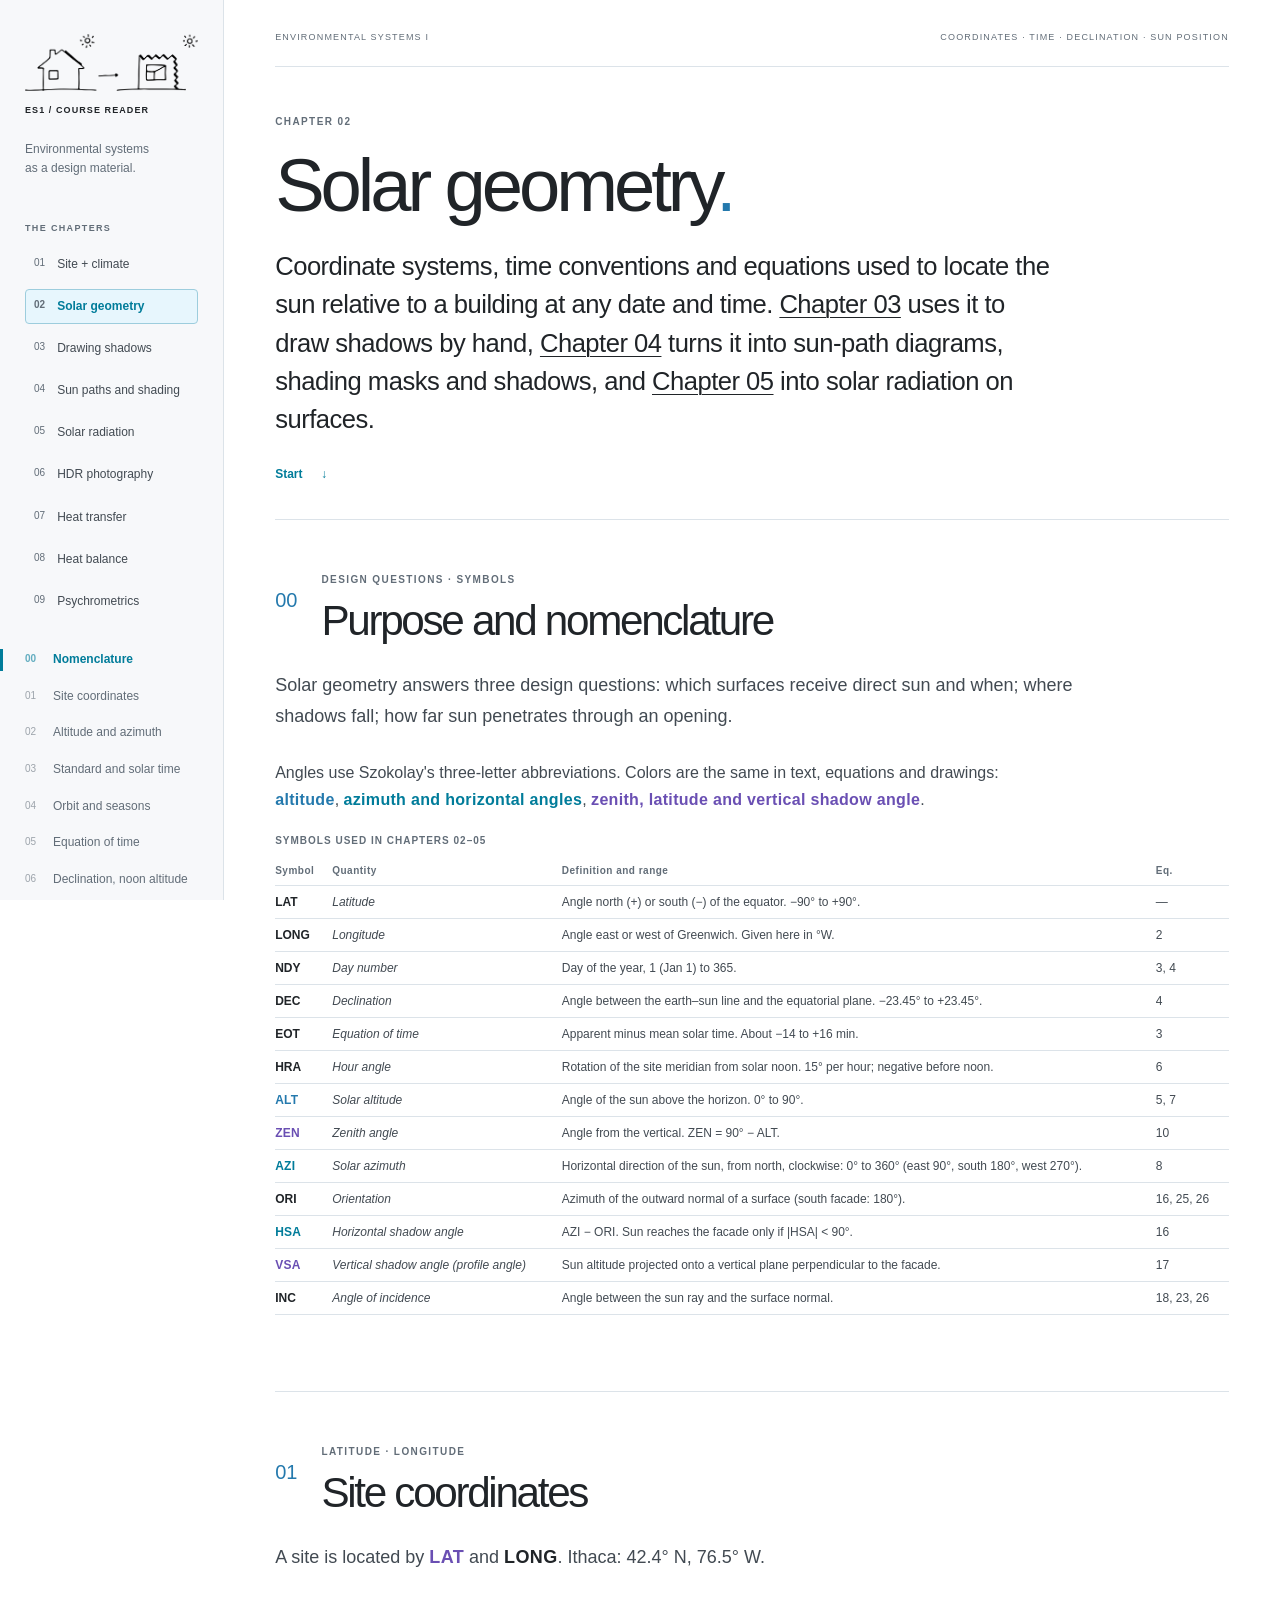
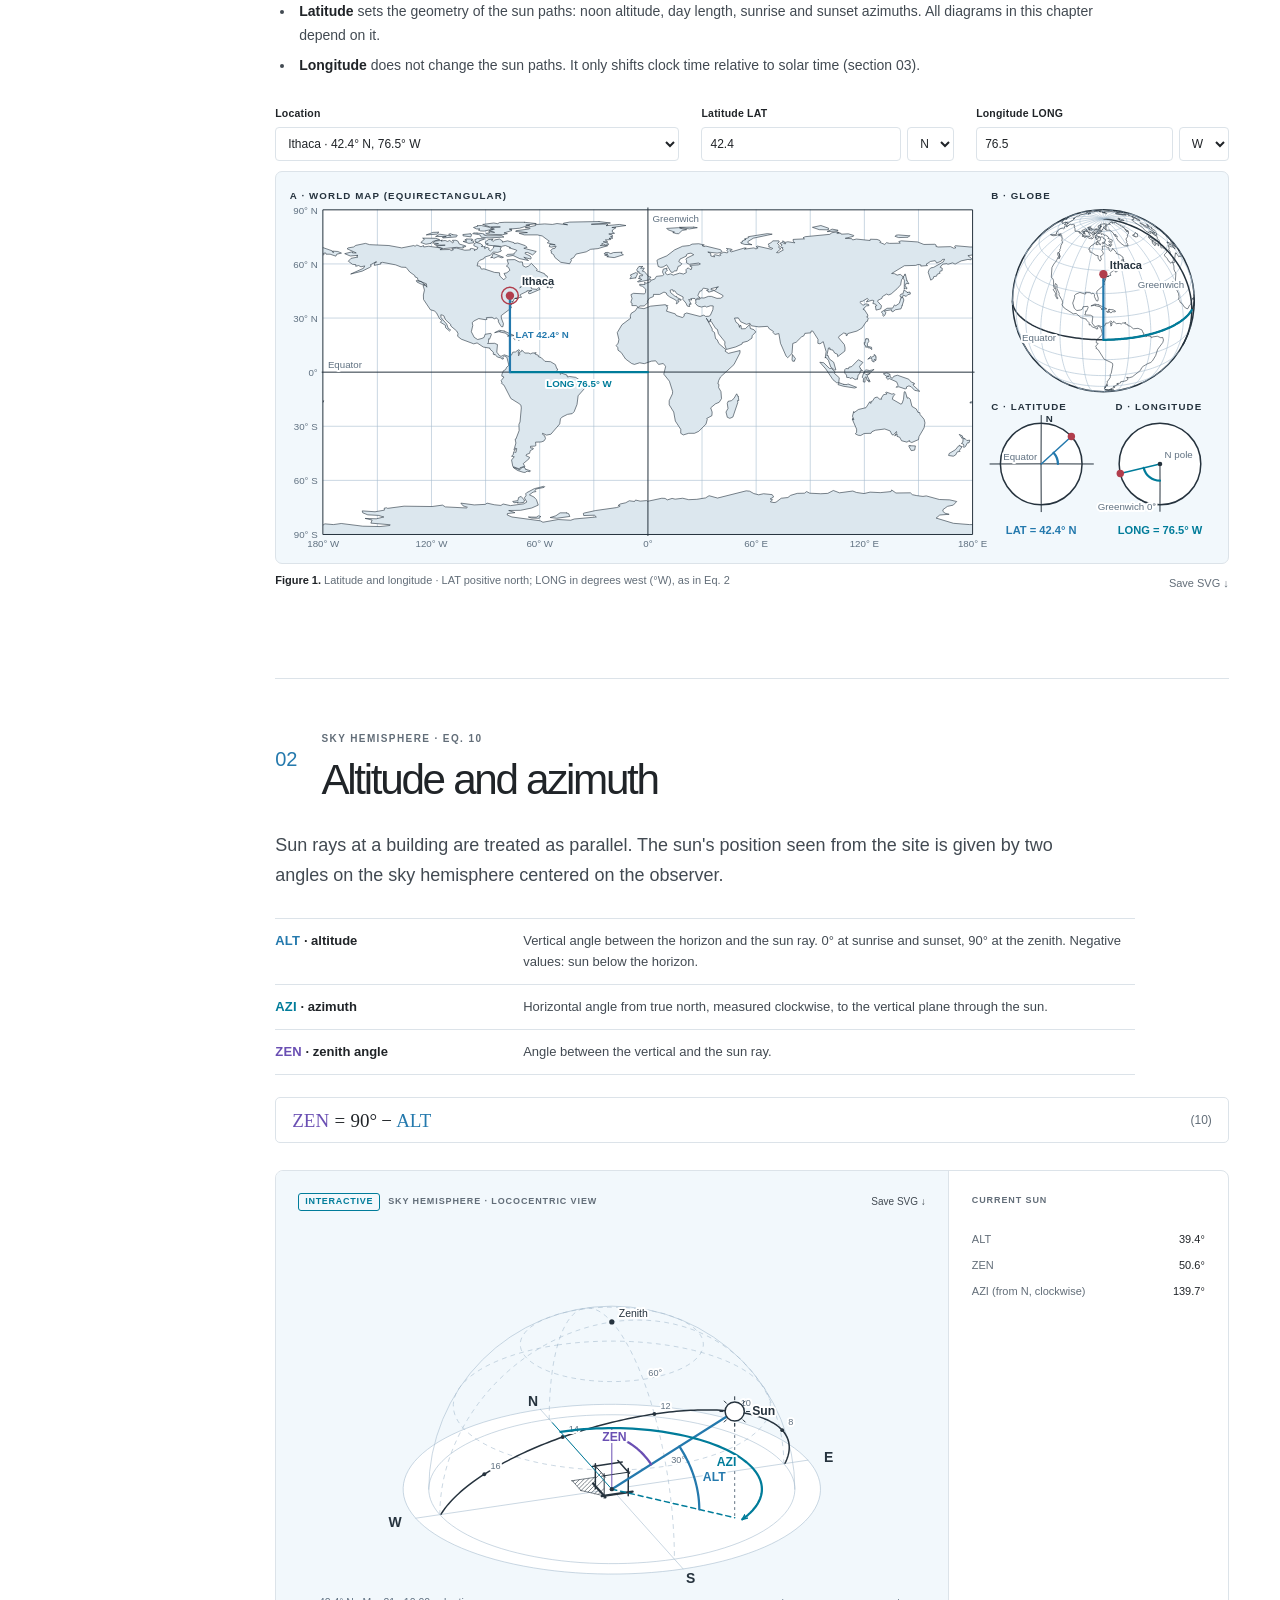
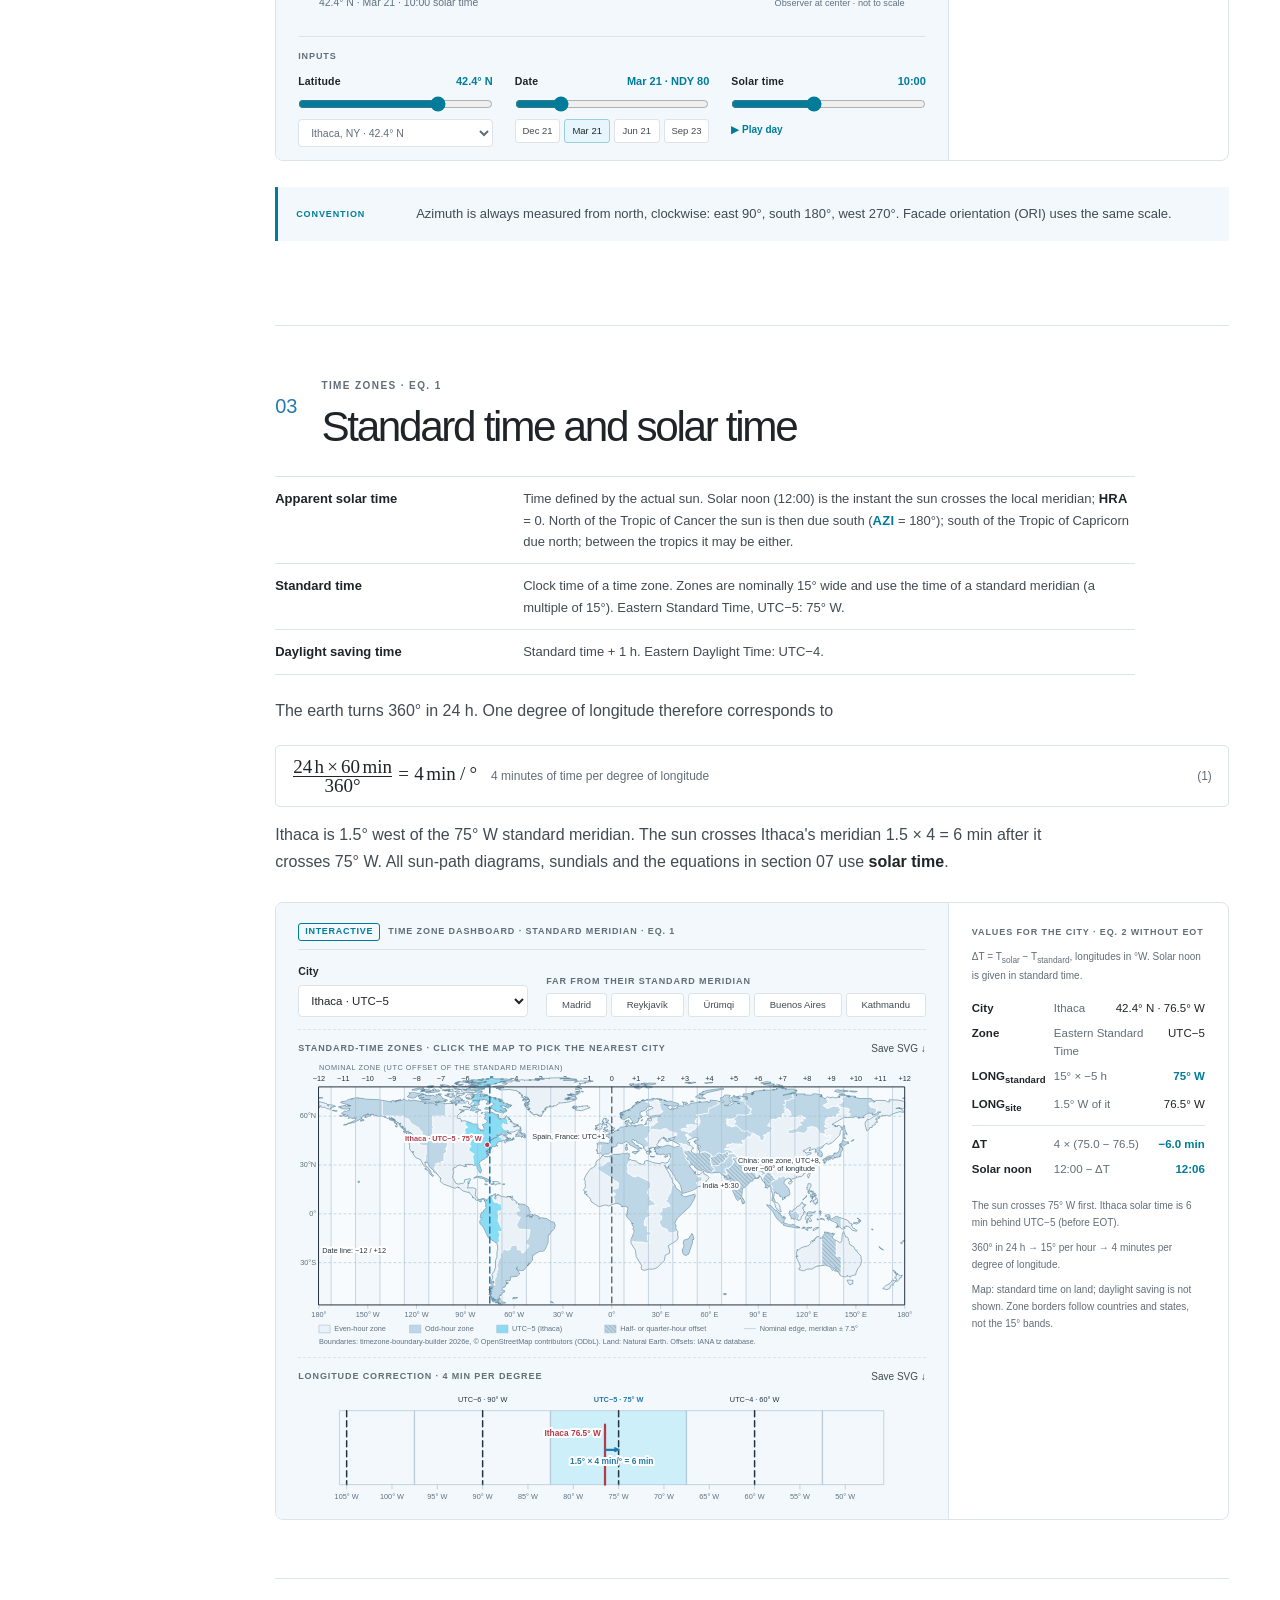
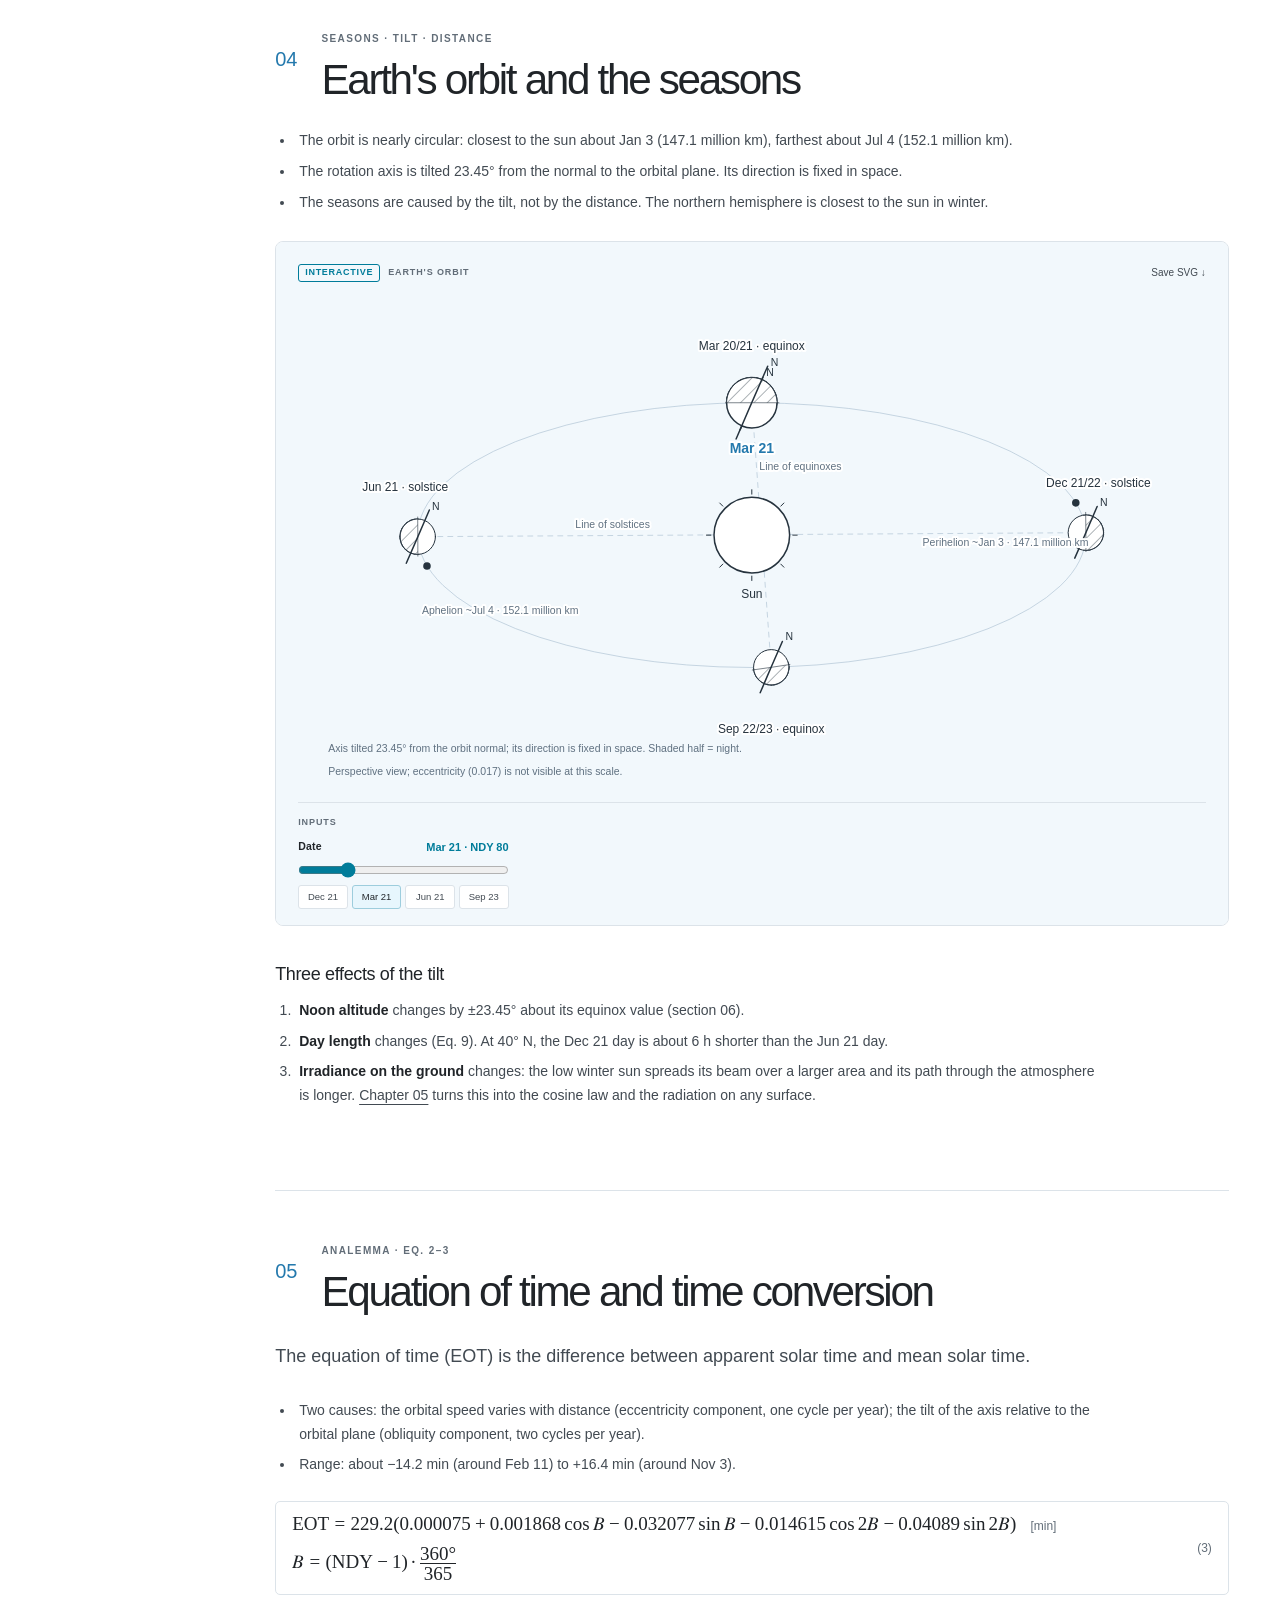
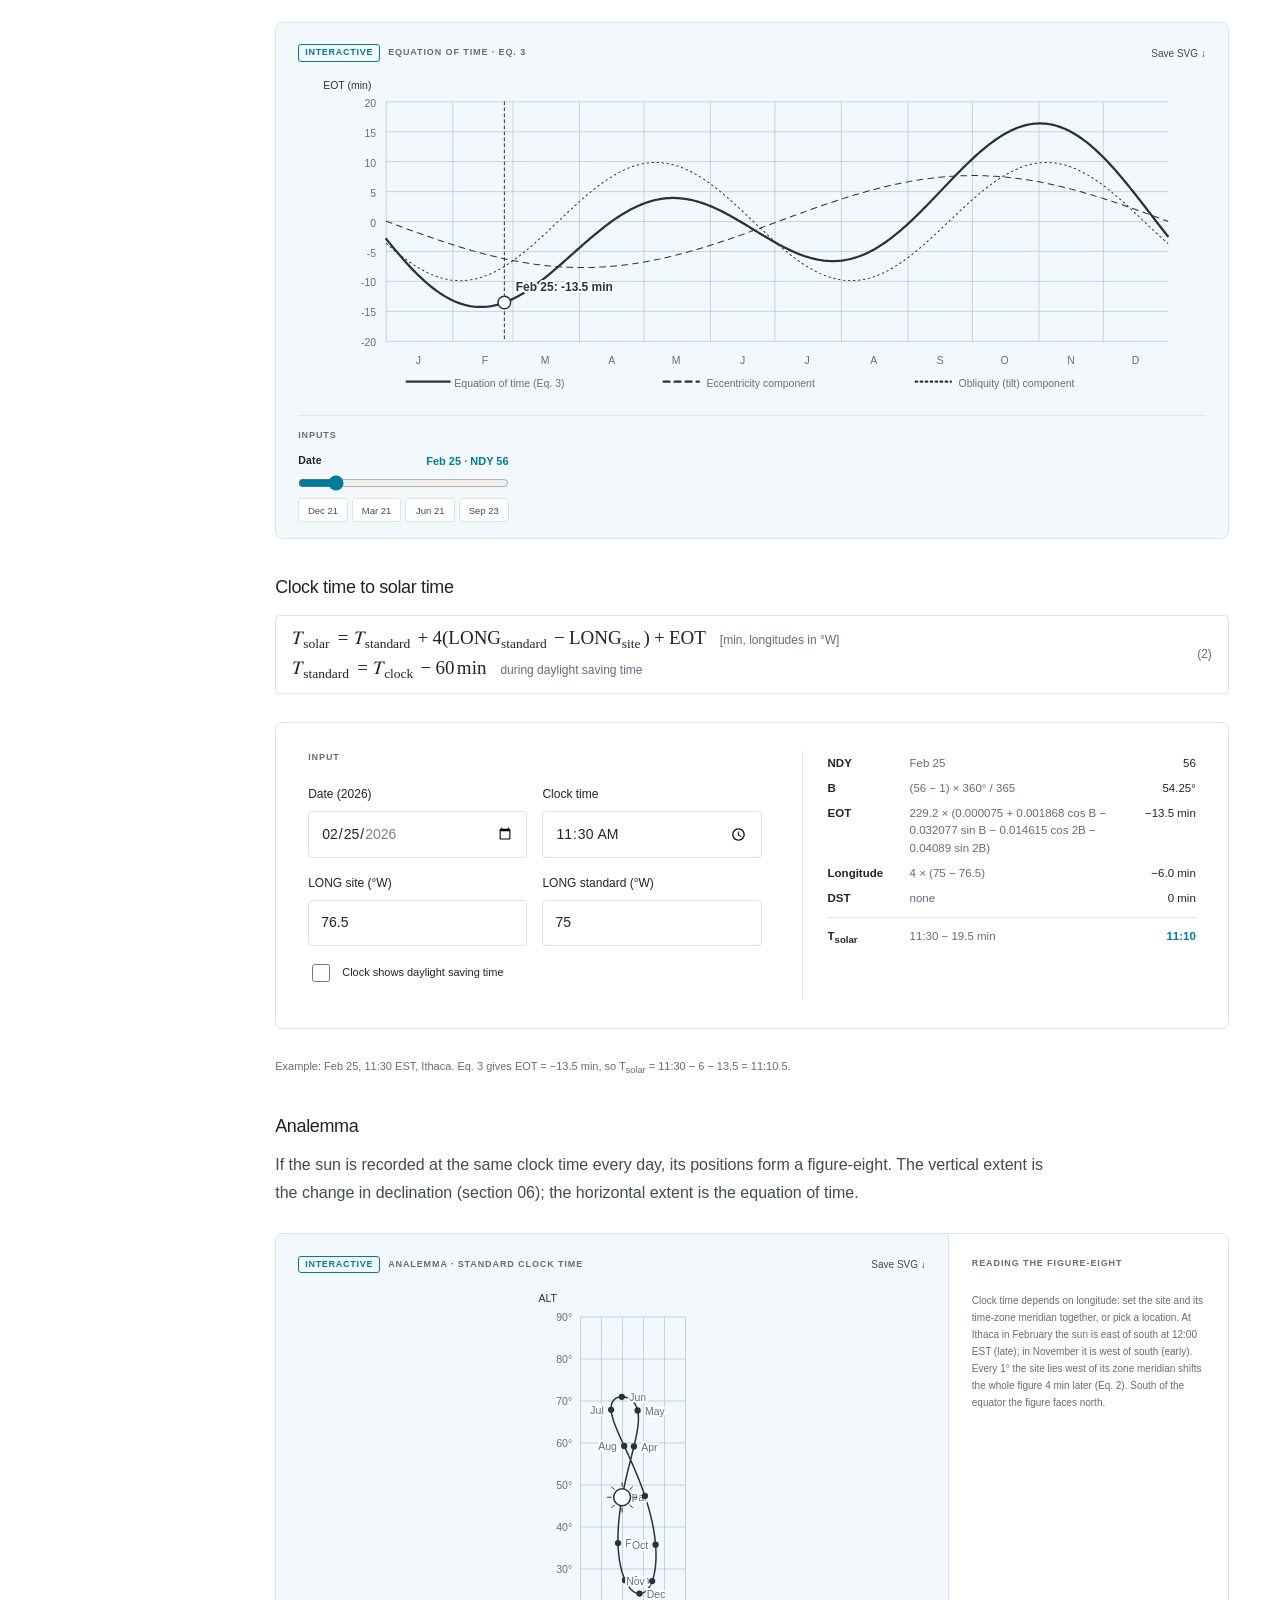
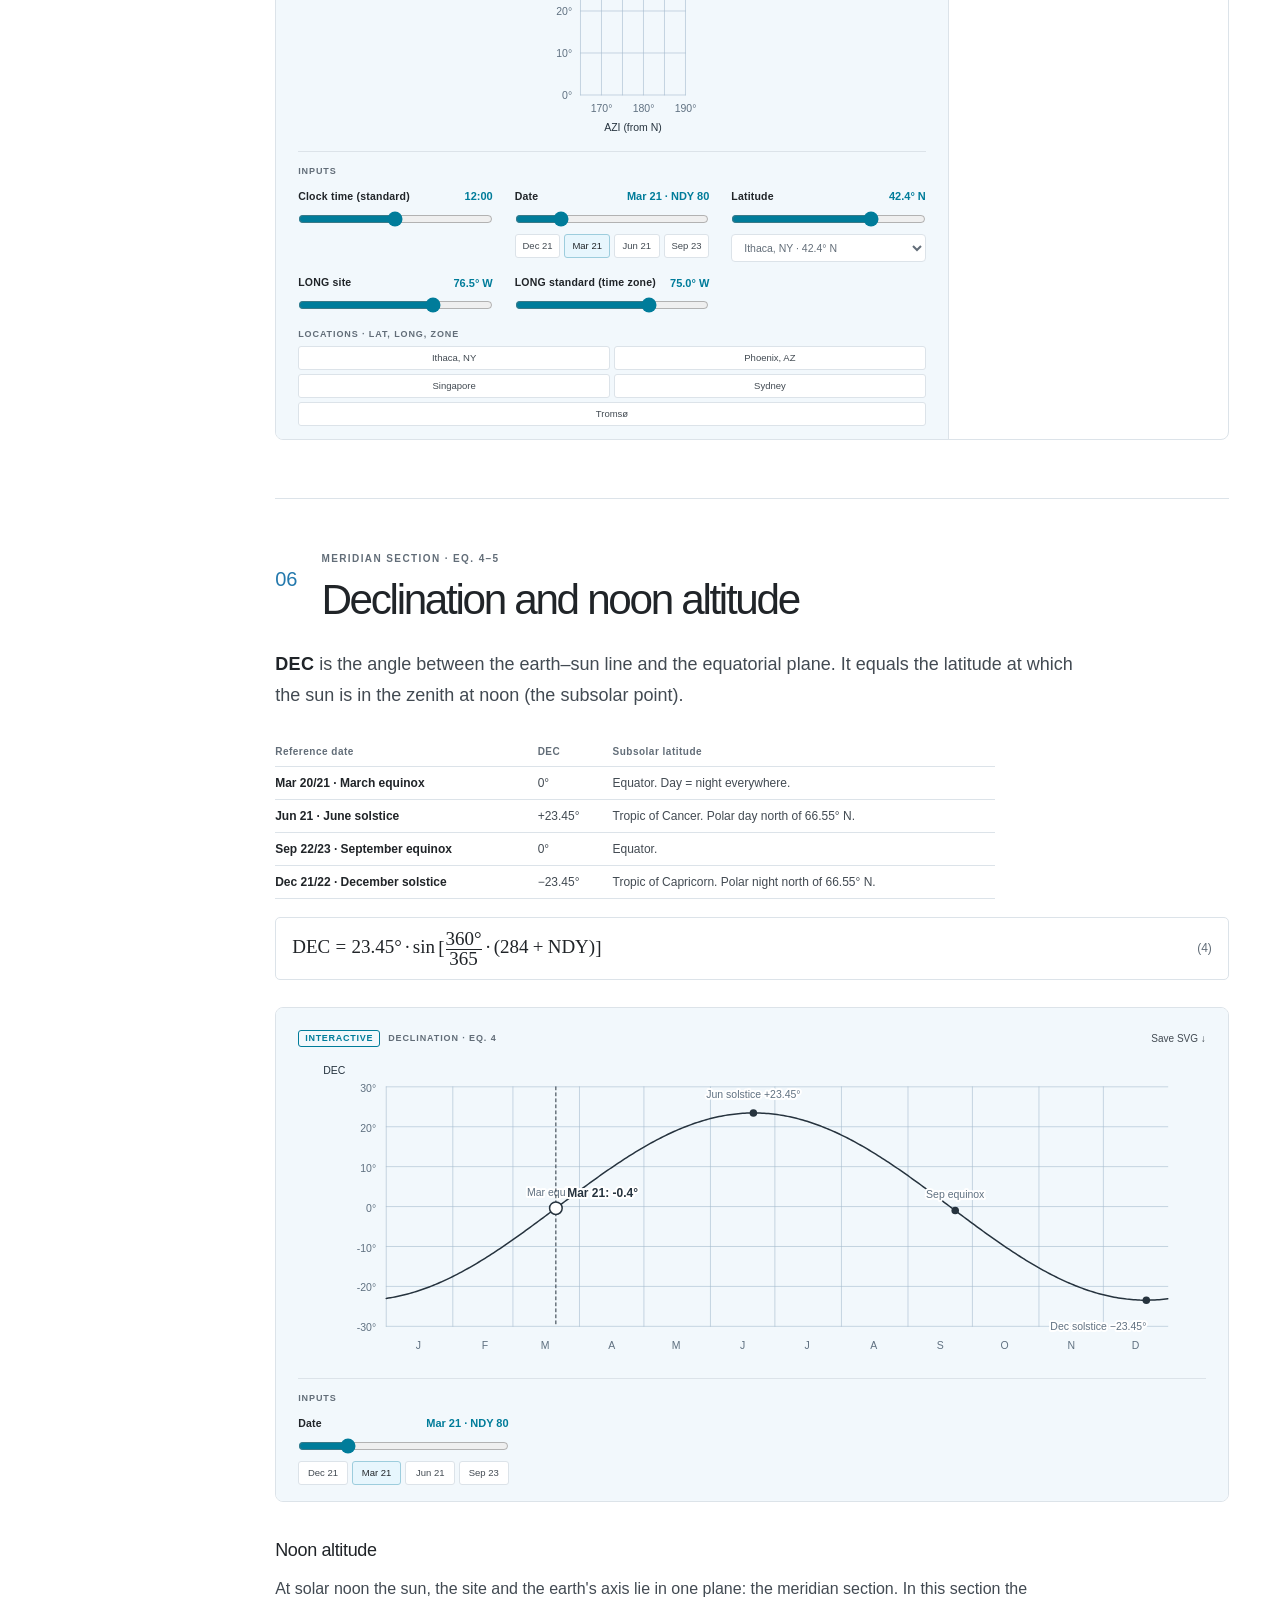
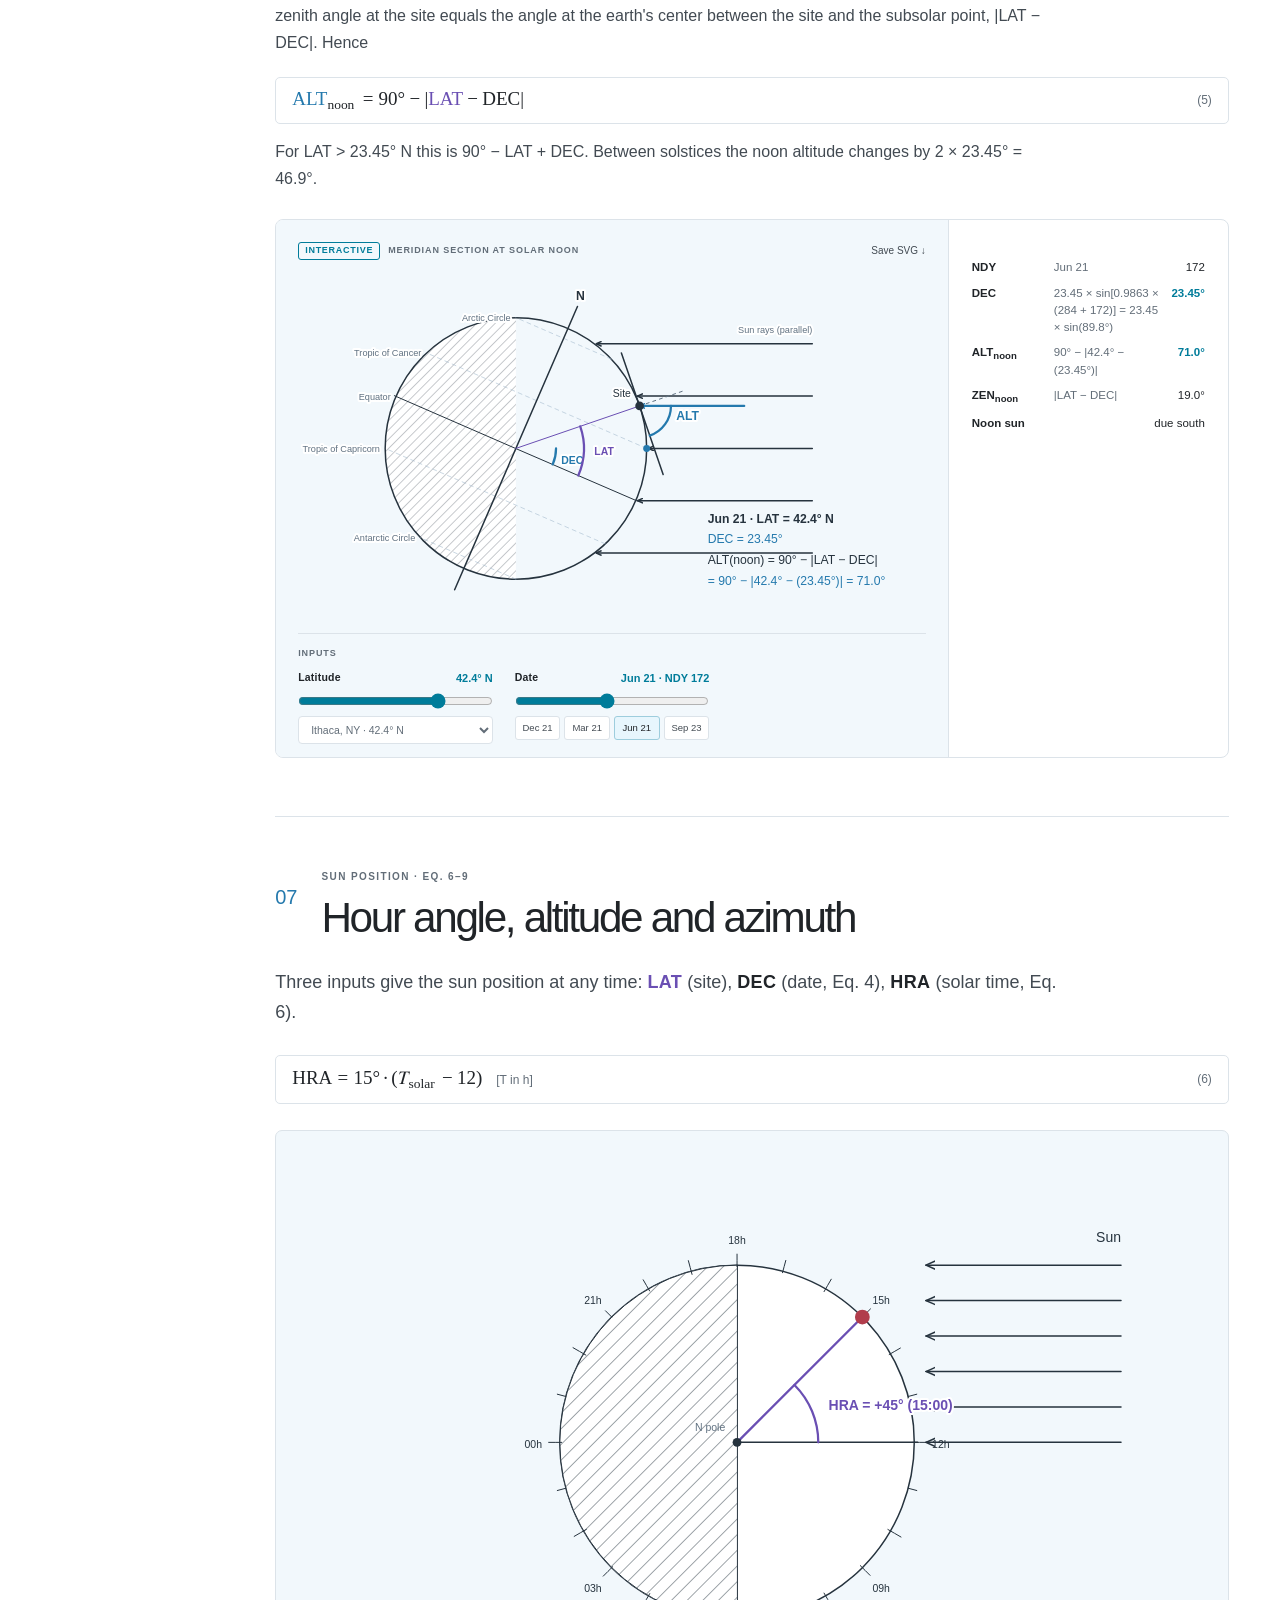
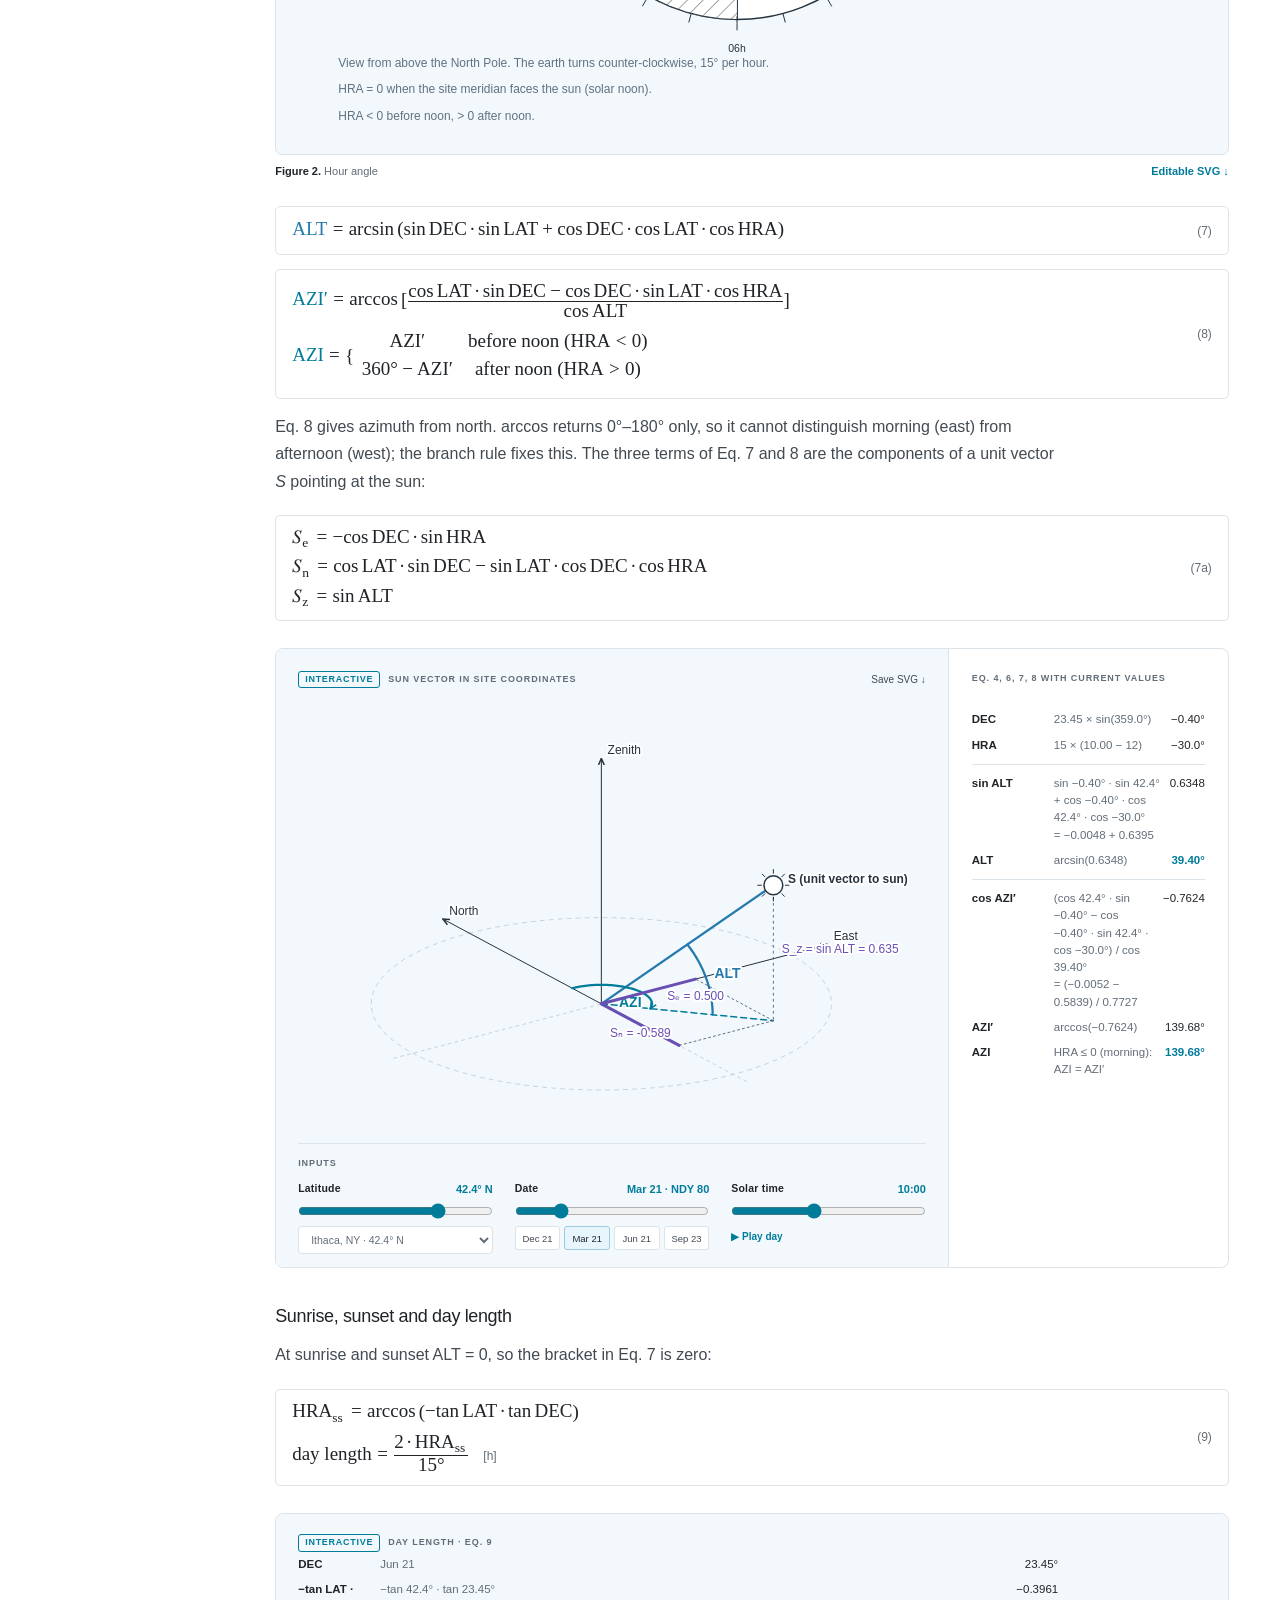
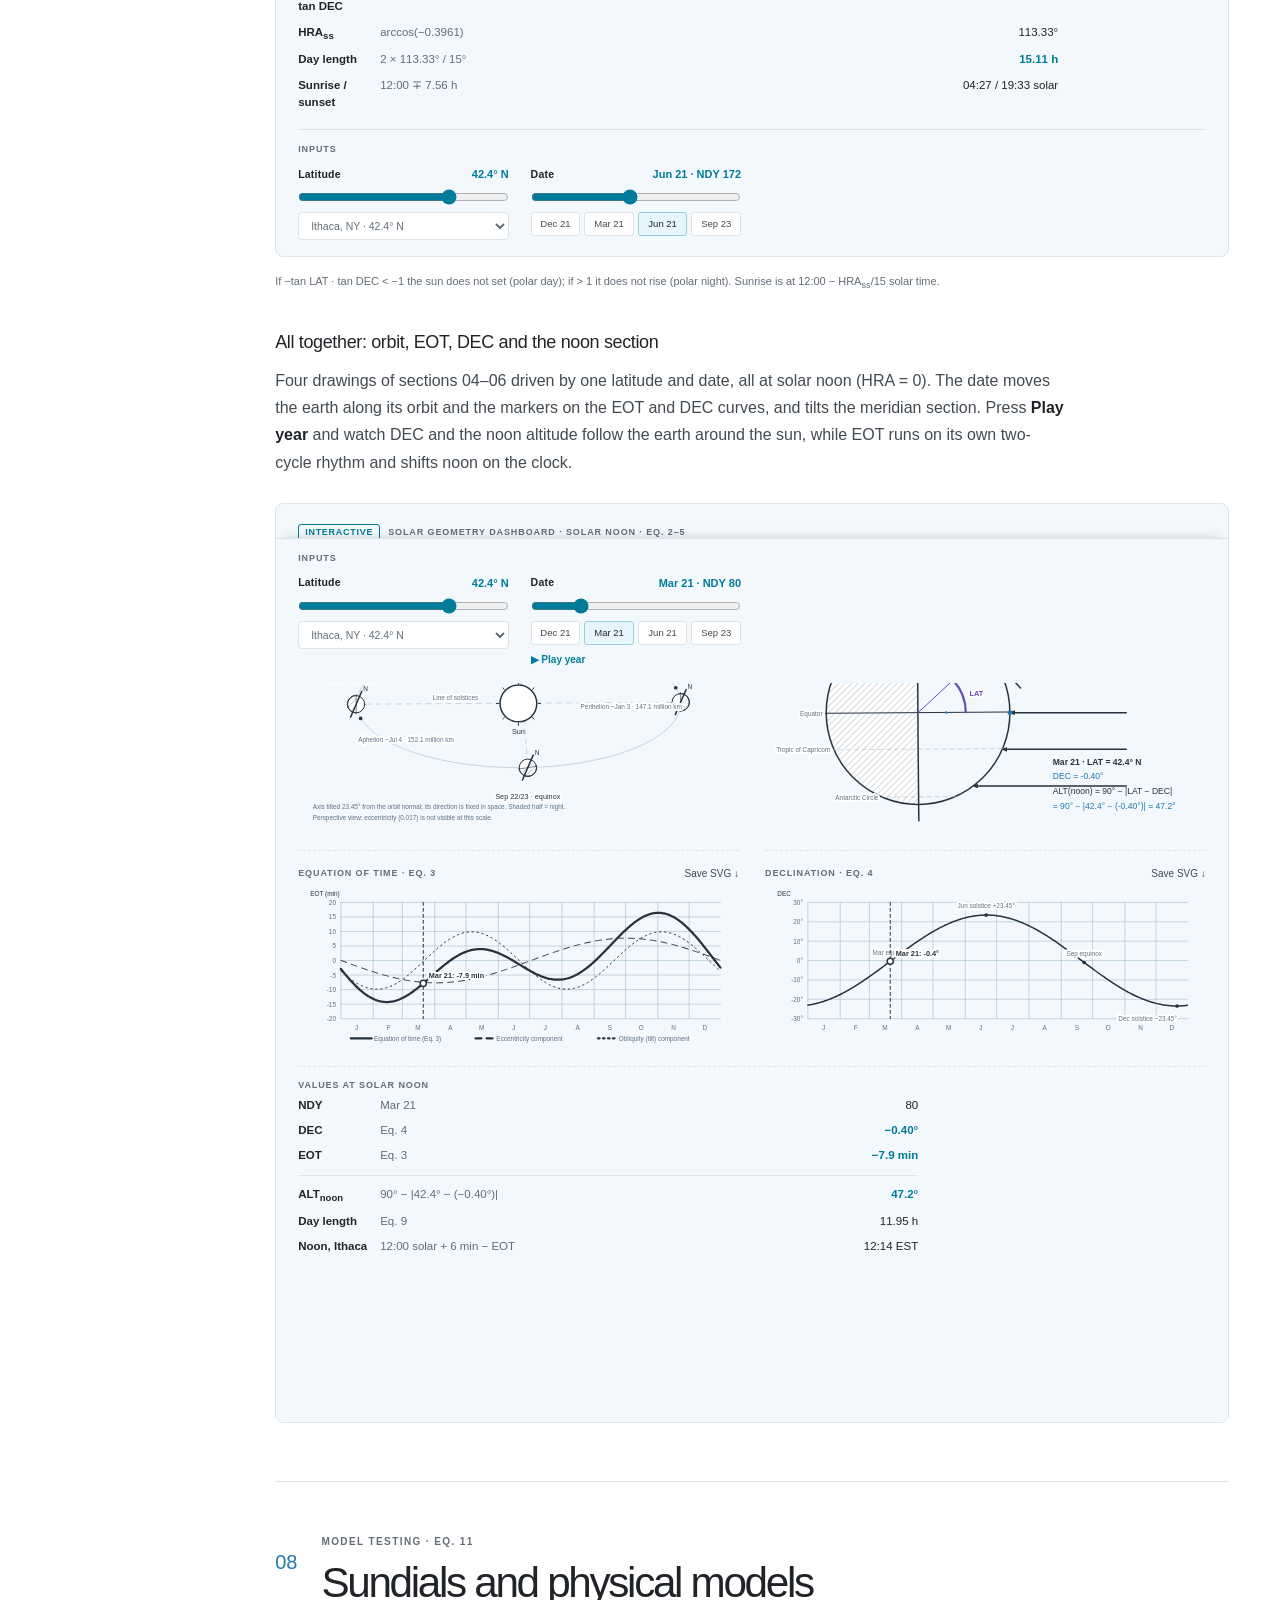
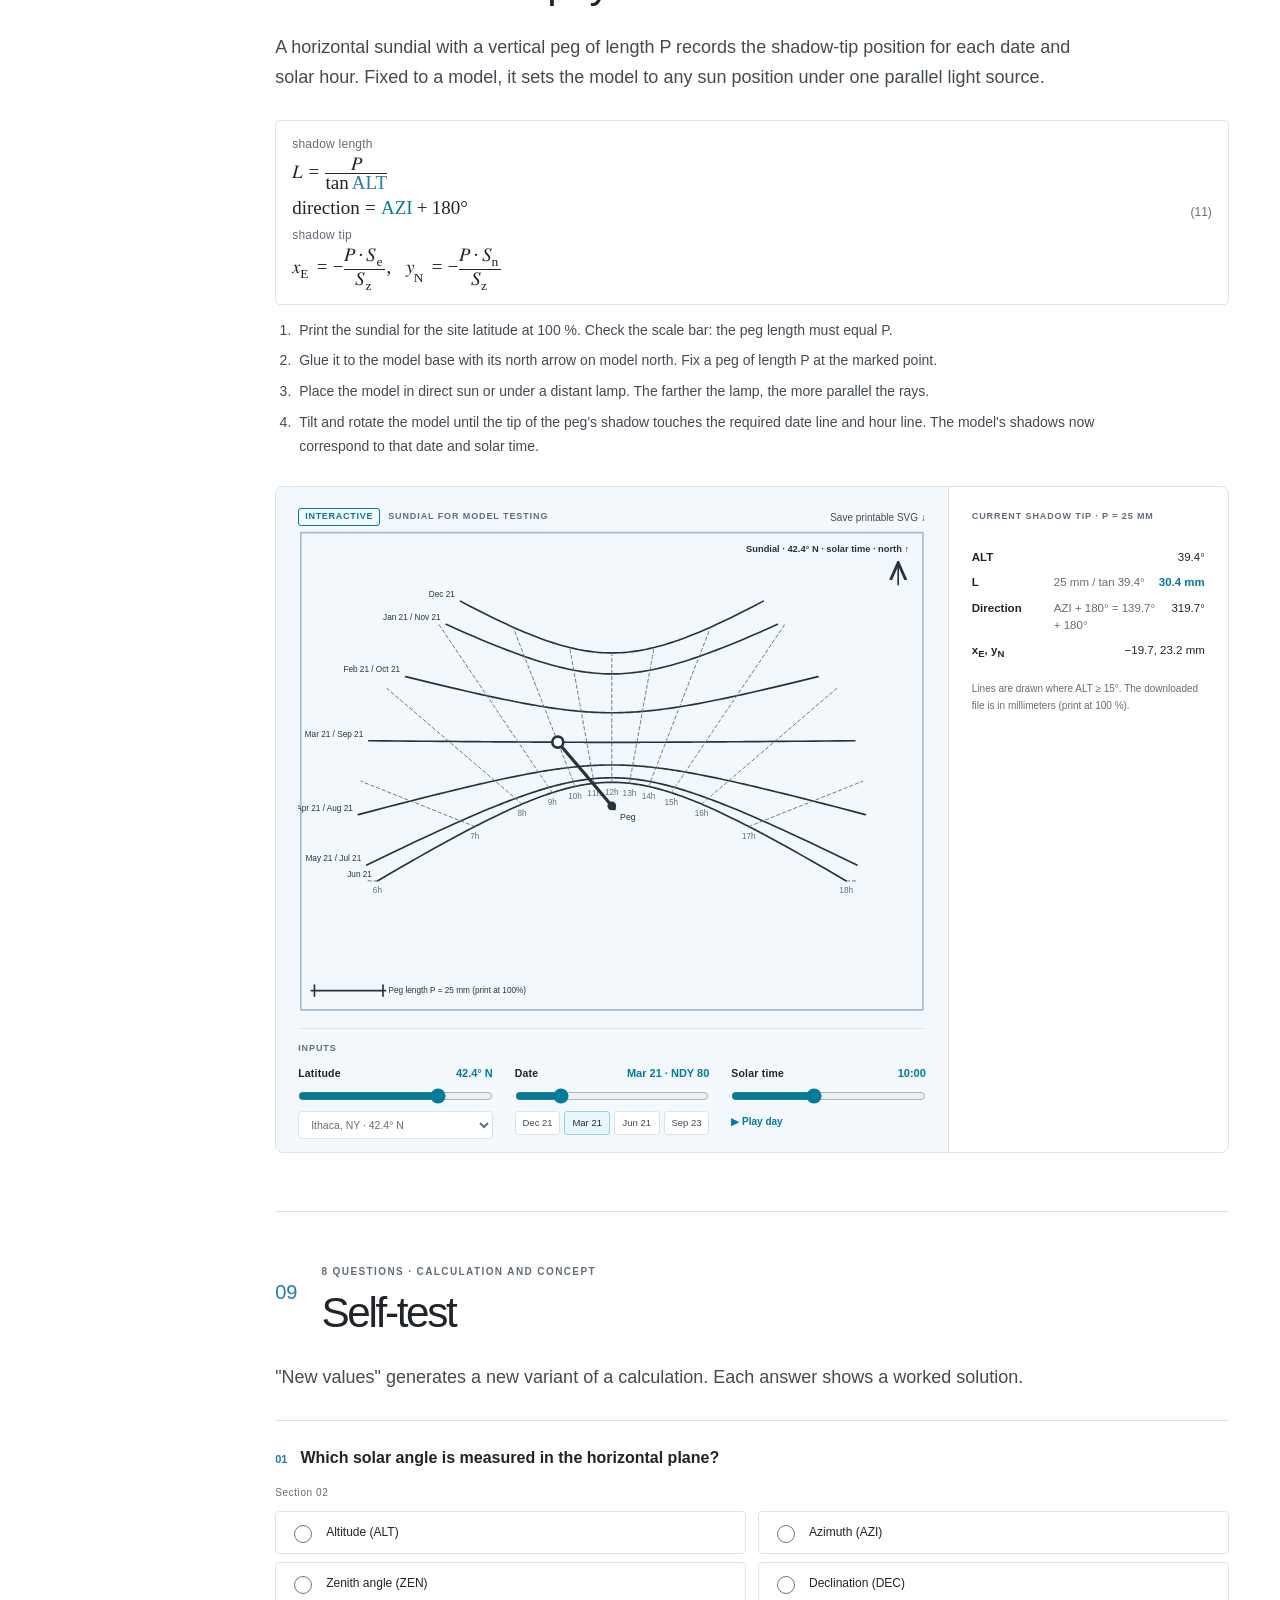
==== commit ef913c2a: "psychrometrics" ====
--- a/index.html
+++ b/index.html
@@ -1,5 +1,5 @@
 <!doctype html>
-<!-- Generated from content/02-solar-geometry/ by node scripts/build-content.mjs. Edit the Markdown source, not this file. -->
+<!-- Generated from content/solar-geometry/ by the local content build. Edit the Markdown source. -->
 <html lang="en">
 <head>
   <meta charset="utf-8">
@@ -21,33 +21,37 @@
 <aside class="sidebar" id="sidebar" aria-label="Chapter navigation">
   <a class="brand" href="#top"><img class="course-logo" src="./assets/course-logo.png" alt="ES1" width="372" height="123"><span class="brand-sub">ES1 / COURSE READER</span></a>
   <p class="sidebar-intro">Environmental systems<br>as a design material.</p>
-  <div class="chapter-label">THE CHAPTERS</div><div class="course-chapters"><a href="./site-climate.html"><span>01</span>Site + climate</a><a href="./index.html" aria-current="page"><span>02</span>Solar geometry</a><a href="./shadow-drawing.html"><span>03</span>Drawing shadows</a><a href="./sun-paths-shading.html"><span>04</span>Sun paths and shading</a><a href="./solar-radiation.html"><span>05</span>Solar radiation</a><a href="./hdr-photography.html"><span>06</span>HDR photography</a><a href="./heat-transfer.html"><span>07</span>Heat transfer</a><a href="./heat-balance.html"><span>08</span>Heat balance</a></div>
+  <div class="chapter-label">THE CHAPTERS</div><div class="course-chapters"><a href="./site-climate.html"><span>01</span>Site + climate</a><a href="./index.html" aria-current="page"><span>02</span>Solar geometry</a><a href="./shadow-drawing.html"><span>03</span>Drawing shadows</a><a href="./sun-paths-shading.html"><span>04</span>Sun paths and shading</a><a href="./solar-radiation.html"><span>05</span>Solar radiation</a><a href="./hdr-photography.html"><span>06</span>HDR photography</a><a href="./heat-transfer.html"><span>07</span>Heat transfer</a><a href="./heat-balance.html"><span>08</span>Heat balance</a><a href="./psychrometrics.html"><span>09</span>Psychrometrics</a></div>
   <nav aria-label="On this page">
-    <a href="#nomenclature" class="active"><span>00</span>Nomenclature</a>
-    <a href="#coordinates"><span>01</span>Site coordinates</a>
-    <a href="#position"><span>02</span>Altitude and azimuth</a>
-    <a href="#time"><span>03</span>Standard and solar time</a>
-    <a href="#orbit"><span>04</span>Orbit and seasons</a>
-    <a href="#eot"><span>05</span>Equation of time</a>
-    <a href="#declination"><span>06</span>Declination, noon altitude</a>
-    <a href="#altaz"><span>07</span>Hour angle, ALT, AZI</a>
-    <a href="#sundial"><span>08</span>Sundials and models</a>
-    <a href="#quiz"><span>09</span>Self-test</a>
-  </nav>
+<a href="#nomenclature" class="active"><span>00</span>Nomenclature</a>
+<a href="#coordinates"><span>01</span>Site coordinates</a>
+<a href="#position"><span>02</span>Altitude and azimuth</a>
+<a href="#time"><span>03</span>Standard and solar time</a>
+<a href="#orbit"><span>04</span>Orbit and seasons</a>
+<a href="#eot"><span>05</span>Equation of time</a>
+<a href="#declination"><span>06</span>Declination, noon altitude</a>
+<a href="#altaz"><span>07</span>Hour angle, ALT, AZI</a>
+<a href="#sundial"><span>08</span>Sundials and models</a>
+<a href="#quiz"><span>09</span>Self-test</a>
+</nav>
   <div class="sidebar-bottom"><button type="button" class="theme-toggle" data-theme-toggle aria-label="Switch to dark mode" aria-pressed="false"><span data-theme-label>Dark mode</span><svg viewBox="0 0 24 24" fill="none" stroke="currentColor" stroke-width="1.6" aria-hidden="true"><circle cx="12" cy="12" r="8"/><path d="M12 4a8 8 0 0 1 0 16Z" fill="currentColor" stroke="none"/></svg></button><div class="reading-label"><span>Reading position</span><span id="progress-number">0%</span></div><div class="progress-track"><div id="reading-progress"></div></div><a href="#figures">Figure files (SVG) <span aria-hidden="true">↗</span></a><a href="#author">About the instructor <span aria-hidden="true">↗</span></a><a href="#references">Sources and model notes <span aria-hidden="true">↗</span></a><p>Environmental Systems I<br>Cornell AAP</p></div>
 </aside>
 <main id="main">
   <header class="hero" id="top">
-    <div class="topline"><span>ENVIRONMENTAL SYSTEMS I</span><span>COORDINATES · TIME · DECLINATION · SUN POSITION</span></div>
-    <div class="hero-heading"><div><p class="eyebrow">CHAPTER 02</p><h1>Solar geometry<span class="title-dot">.</span></h1></div></div>
-    <p class="hero-lead">Coordinate systems, time conventions and equations used to locate the sun relative to a building at any date and time. <a href="./shadow-drawing.html">Chapter 03</a> uses it to draw shadows by hand, <a href="./sun-paths-shading.html">Chapter 04</a> turns it into sun-path diagrams, shading masks and shadows, and <a href="./solar-radiation.html">Chapter 05</a> into solar radiation on surfaces.</p>
-    <div class="hero-bottom"><a href="#nomenclature" class="text-link">Start <span aria-hidden="true">↓</span></a></div>
-  </header>
+<div class="topline"><span>ENVIRONMENTAL SYSTEMS I</span><span>COORDINATES · TIME · DECLINATION · SUN POSITION</span></div>
+<div class="hero-heading"><div><p class="eyebrow">CHAPTER 02</p><h1>Solar geometry<span class="title-dot">.</span></h1></div></div>
+<p class="hero-lead">Coordinate systems, time conventions and equations used to locate the sun relative to a building at any date and time. <a href="./shadow-drawing.html">Chapter 03</a> uses it to draw shadows by hand, <a href="./sun-paths-shading.html">Chapter 04</a> turns it into sun-path diagrams, shading masks and shadows, and <a href="./solar-radiation.html">Chapter 05</a> into solar radiation on surfaces.</p>
+<div class="hero-bottom"><a href="#nomenclature" class="text-link">Start <span aria-hidden="true">↓</span></a>
+
+</div>
+
+
+</header>
   <noscript><p class="notice">Enable JavaScript for the interactive drawings and the self-test.</p></noscript>
     <section id="nomenclature" class="reader-section">
 <div class="section-heading"><span class="section-number">00</span><div><p class="eyebrow">DESIGN QUESTIONS · SYMBOLS</p><h2>Purpose and nomenclature</h2></div></div>
 <p class="section-lead">Solar geometry answers three design questions: which surfaces receive direct sun and when; where shadows fall; how far sun penetrates through an opening.</p>
-<p class="measure">Angles use Szokolay&#39;s three-letter abbreviations. Colours are the same in text, equations and drawings: <b class="sym alt">altitude</b>, <b class="sym azi">azimuth and horizontal angles</b>, <b class="sym third">zenith, latitude and vertical shadow angle</b>.</p>
+<p class="measure">Angles use Szokolay&#39;s three-letter abbreviations. Colors are the same in text, equations and drawings: <b class="sym alt">altitude</b>, <b class="sym azi">azimuth and horizontal angles</b>, <b class="sym third">zenith, latitude and vertical shadow angle</b>.</p>
 <div class="table-wrap"><table class="nomenclature"><caption>Symbols used in Chapters 02–05</caption><thead><tr><th scope="col">Symbol</th><th scope="col">Quantity</th><th scope="col">Definition and range</th><th scope="col">Eq.</th></tr></thead><tbody>
 <tr><th scope="row">LAT</th><td>Latitude</td><td>Angle north (+) or south (−) of the equator. −90° to +90°.</td><td>—</td></tr>
 <tr><th scope="row">LONG</th><td>Longitude</td><td>Angle east or west of Greenwich. Given here in °W.</td><td>2</td></tr>
@@ -62,10 +66,14 @@
 <tr><th scope="row"><b class="sym azi">HSA</b></th><td>Horizontal shadow angle</td><td>AZI − ORI. Sun reaches the facade only if |HSA| &lt; 90°.</td><td>16</td></tr>
 <tr><th scope="row"><b class="sym third">VSA</b></th><td>Vertical shadow angle (profile angle)</td><td>Sun altitude projected onto a vertical plane perpendicular to the facade.</td><td>17</td></tr>
 <tr><th scope="row">INC</th><td>Angle of incidence</td><td>Angle between the sun ray and the surface normal.</td><td>18, 23, 26</td></tr>
-</tbody></table></div>
-  </section>
-
-  <section id="coordinates" class="reader-section">
+</tbody></table>
+
+</div>
+
+
+</section>
+
+<section id="coordinates" class="reader-section">
 <div class="section-heading"><span class="section-number">01</span><div><p class="eyebrow">LATITUDE · LONGITUDE</p><h2>Site coordinates</h2></div></div>
 <p class="section-lead">A site is located by <b class="sym third">LAT</b> and <b class="sym">LONG</b>. Ithaca: 42.4° N, 76.5° W.</p>
 <ul class="facts">
@@ -75,11 +83,12 @@
 <!-- FIG:coordinates_START -->
 <figure class="fig" id="fig-coordinates"><div class="diagram-inputs" id="in-coordinates"></div><div class="fig-plate"><svg xmlns="http://www.w3.org/2000/svg" viewBox="0 0 1000 400" class="diagram coord-fig" role="img" aria-label="Latitude and longitude of Ithaca"><title>Latitude and longitude of Ithaca</title><defs><marker id="coord-arrow-ink" viewBox="0 0 10 10" refX="9" refY="5" markerWidth="7" markerHeight="7" orient="auto-start-reverse" markerUnits="userSpaceOnUse"><path d="M0,1 L9,5 L0,9" fill="none" stroke="light-dark(#26333e, #edf4fa)" stroke-width="1.5"/></marker><marker id="coord-arrow-alt" viewBox="0 0 10 10" refX="9" refY="5" markerWidth="7" markerHeight="7" orient="auto-start-reverse" markerUnits="userSpaceOnUse"><path d="M0,1 L9,5 L0,9" fill="none" stroke="light-dark(#2479ad, #8bcfff)" stroke-width="1.5"/></marker><marker id="coord-arrow-azi" viewBox="0 0 10 10" refX="9" refY="5" markerWidth="7" markerHeight="7" orient="auto-start-reverse" markerUnits="userSpaceOnUse"><path d="M0,1 L9,5 L0,9" fill="none" stroke="light-dark(#007c9a, #6bd8f0)" stroke-width="1.5"/></marker><marker id="coord-arrow-third" viewBox="0 0 10 10" refX="9" refY="5" markerWidth="7" markerHeight="7" orient="auto-start-reverse" markerUnits="userSpaceOnUse"><path d="M0,1 L9,5 L0,9" fill="none" stroke="light-dark(#6a4fb3, #c3b2ff)" stroke-width="1.5"/></marker><marker id="coord-arrow-muted" viewBox="0 0 10 10" refX="9" refY="5" markerWidth="7" markerHeight="7" orient="auto-start-reverse" markerUnits="userSpaceOnUse"><path d="M0,1 L9,5 L0,9" fill="none" stroke="light-dark(#607181, #aabccb)" stroke-width="1.5"/></marker><marker id="coord-arrow-red" viewBox="0 0 10 10" refX="9" refY="5" markerWidth="7" markerHeight="7" orient="auto-start-reverse" markerUnits="userSpaceOnUse"><path d="M0,1 L9,5 L0,9" fill="none" stroke="light-dark(#b13d4c, #ff9daa)" stroke-width="1.5"/></marker><pattern id="coord-hatch-shadow" patternUnits="userSpaceOnUse" width="3.4" height="3.4" patternTransform="rotate(45)"><rect width="3.4" height="3.4" fill="light-dark(#ffffff, #202124)"/><line x1="0" y1="0" x2="0" y2="3.4" stroke="light-dark(#26333e, #edf4fa)" stroke-width="0.6"/></pattern><pattern id="coord-hatch-shade" patternUnits="userSpaceOnUse" width="7.5" height="7.5" patternTransform="rotate(45)"><rect width="7.5" height="7.5" fill="light-dark(#ffffff, #202124)"/><line x1="0" y1="0" x2="0" y2="7.5" stroke="light-dark(#26333e, #edf4fa)" stroke-width="0.6"/></pattern><pattern id="coord-hatch-screen" patternUnits="userSpaceOnUse" width="4.2" height="4.2" patternTransform="rotate(135)"><line x1="0" y1="0" x2="0" y2="4.2" stroke="light-dark(#26333e, #edf4fa)" stroke-width="0.6"/></pattern></defs><g font-family="Helvetica Neue, Helvetica, Arial, sans-serif"><g id="coord-map"><text x="2" y="18" font-size="10.5" style="--fs:10.5" fill="light-dark(#26333e, #edf4fa)" font-weight="700" letter-spacing="1.2">A · WORLD MAP (EQUIRECTANGULAR)</text><rect x="38" y="30" width="700" height="350" fill="light-dark(#ffffff, #202124)" stroke="none"/><line x1="96.33" y1="30" x2="96.33" y2="380" stroke="light-dark(#a6bdce, #6b879b)" stroke-width="0.6" stroke-linecap="round" stroke-linejoin="round"/><line x1="154.67" y1="30" x2="154.67" y2="380" stroke="light-dark(#a6bdce, #6b879b)" stroke-width="0.6" stroke-linecap="round" stroke-linejoin="round"/><line x1="213" y1="30" x2="213" y2="380" stroke="light-dark(#a6bdce, #6b879b)" stroke-width="0.6" stroke-linecap="round" stroke-linejoin="round"/><line x1="271.33" y1="30" x2="271.33" y2="380" stroke="light-dark(#a6bdce, #6b879b)" stroke-width="0.6" stroke-linecap="round" stroke-linejoin="round"/><line x1="329.67" y1="30" x2="329.67" y2="380" stroke="light-dark(#a6bdce, #6b879b)" stroke-width="0.6" stroke-linecap="round" stroke-linejoin="round"/><line x1="446.33" y1="30" x2="446.33" y2="380" stroke="light-dark(#a6bdce, #6b879b)" stroke-width="0.6" stroke-linecap="round" stroke-linejoin="round"/><line x1="504.67" y1="30" x2="504.67" y2="380" stroke="light-dark(#a6bdce, #6b879b)" stroke-width="0.6" stroke-linecap="round" stroke-linejoin="round"/><line x1="563" y1="30" x2="563" y2="380" stroke="light-dark(#a6bdce, #6b879b)" stroke-width="0.6" stroke-linecap="round" stroke-linejoin="round"/><line x1="621.33" y1="30" x2="621.33" y2="380" stroke="light-dark(#a6bdce, #6b879b)" stroke-width="0.6" stroke-linecap="round" stroke-linejoin="round"/><line x1="679.67" y1="30" x2="679.67" y2="380" stroke="light-dark(#a6bdce, #6b879b)" stroke-width="0.6" stroke-linecap="round" stroke-linejoin="round"/><line x1="38" y1="321.67" x2="738" y2="321.67" stroke="light-dark(#a6bdce, #6b879b)" stroke-width="0.6" stroke-linecap="round" stroke-linejoin="round"/><line x1="38" y1="263.33" x2="738" y2="263.33" stroke="light-dark(#a6bdce, #6b879b)" stroke-width="0.6" stroke-linecap="round" stroke-linejoin="round"/><line x1="38" y1="146.67" x2="738" y2="146.67" stroke="light-dark(#a6bdce, #6b879b)" stroke-width="0.6" stroke-linecap="round" stroke-linejoin="round"/><line x1="38" y1="88.33" x2="738" y2="88.33" stroke="light-dark(#a6bdce, #6b879b)" stroke-width="0.6" stroke-linecap="round" stroke-linejoin="round"/><path d="M272.11,360.56 L270.94,362.5 L262.58,362.31 L259.08,361.14 L267.64,361.33 L270.17,359.78 Z M300.11,356.67 L302.64,357.64 L303.81,360.56 L289.81,362.5 L282.61,361.72 L288.83,359.78 L293.31,356.67 Z M254.81,343.06 L254.22,345.39 L249.75,345.97 L247.22,345.97 L248.19,345.19 L243.72,345.78 L242.17,344.42 L247.81,343.44 L248.58,340.14 L251.31,338.97 Z M38,369.69 L39.75,368.53 L48.89,369.31 L57.44,368.14 L80.58,371.06 L99.25,371.44 L109.75,370.28 L110.14,369.5 L89.33,367.75 L90.69,364.44 L83.11,362.69 L95.17,363.08 L103.33,361.14 L97.31,359.39 L86.03,358.81 L80.58,356.67 L80,354.53 L93.81,355.5 L103.92,353.75 L103.72,351.61 L106.25,351.22 L107.42,351.81 L125.11,349.47 L155.25,349.86 L166.53,348.31 L169.64,350.25 L192.39,351.42 L193.36,350.64 L188.69,349.08 L186.36,346.17 L200.75,348.11 L212.81,347.53 L214.56,346.17 L222.33,347.92 L229.53,348.69 L231.86,347.14 L239.83,348.89 L254.03,346.94 L257.53,345 L254.81,340.53 L256.56,338.19 L256.36,335.86 L257.14,335.08 L265.5,330.61 L275.61,328.08 L276.78,328.47 L276,329.25 L267.44,331 L266.28,332.36 L267.25,333.72 L264.14,334.31 L260.25,337.22 L265.11,339.56 L267.83,342.47 L269.78,348.31 L262.78,351.42 L250.72,353.94 L237.89,354.14 L244.69,356.47 L236.53,357.44 L236.33,359 L241.39,361.14 L271.92,365.22 L274.83,366.78 L291.17,363.86 L304.78,364.64 L308.67,363.28 L332.39,361.14 L330.25,359.19 L318.78,359.58 L318.39,357.25 L319.36,356.86 L331.81,354.14 L353.97,351.03 L357.47,349.86 L358.06,349.08 L355.92,348.69 L358.06,347.14 L364.08,345.78 L367.97,343.64 L373.61,344.42 L374.58,342.86 L379.64,344.03 L386.64,343.44 L387.61,344.22 L402.97,340.92 L406.47,341.11 L409,342.67 L414.06,341.11 L417.36,341.89 L425.53,340.92 L431.94,342.47 L440.69,342.08 L450.22,340.53 L453.92,338.19 L463.06,340.72 L493.97,332.94 L497.67,333.33 L502.14,335.86 L507.39,337.22 L512.64,336.06 L521.97,337.03 L523.53,339.56 L519.83,341.69 L522.36,342.47 L520.03,344.81 L523.92,345.58 L526.06,345.19 L531.69,340.92 L538.89,340.14 L541.81,337.81 L549,335.67 L556.78,335.47 L559.11,333.72 L562.42,335.47 L574.28,336.06 L581.86,335.67 L587.89,332.56 L594.5,335.08 L608.89,333.14 L612.78,334.69 L620.94,335.86 L627.56,334.31 L638.44,334.89 L650.11,333.72 L650.69,331.97 L655.36,335.28 L670.92,335.08 L673.06,337.03 L677.33,338 L684.53,338.97 L688.03,338.39 L702.22,342.28 L713.31,342.67 L720.89,344.42 L717.19,348.31 L710.97,349.67 L706.11,353.17 L705.92,354.92 L708.25,357.06 L712.72,358.22 L702.61,359 L698.72,362.31 L717.39,367.94 L734.69,369.31 L738,369.31 L738,380 L38,380 Z M256.17,309.61 L261.42,311.36 L260.64,312.33 L257.72,311.75 L255.58,313.11 L253.44,312.92 L247.42,310.97 L242.75,307.67 L249.75,310.19 L253.25,307.08 L254.61,307.28 Z M670.72,284.33 L676.36,284.53 L675.58,289 L671.89,289.58 L669.36,285.11 L669.36,284.14 Z M724.39,284.53 L726.72,285.31 L723.81,289.39 L724.58,290.36 L721.47,290.94 L719.72,294.25 L717.19,295.61 L712.14,294.83 L712.72,292.69 L719.53,288.61 L722.64,284.72 L724,283.75 Z M727.5,275.39 L728.86,277.33 L729.06,275.97 L731.78,278.69 L735.08,278.31 L734.11,281.22 L732.56,281.03 L730.22,285.31 L728.67,286.08 L727.69,285.31 L728.67,283.75 L728.08,282.58 L725.94,281.81 L727.5,280.44 L727.69,277.72 L723.61,272.08 L726.92,273.64 Z M735.47,238.06 L735.28,237.28 L736.83,236.89 L738,236.89 L738,238.06 Z M38.39,236.11 L38,237.28 L38,236.11 Z M485.42,231.44 L486,235.53 L484.64,235.53 L484.83,237.86 L479.58,253.42 L476.28,254.78 L473.56,253.61 L472.19,247.97 L474.33,244.08 L473.56,238.83 L474.33,236.5 L478.03,235.72 L480.75,233.39 L483.67,228.33 Z M667.22,231.83 L667.81,233.19 L669.17,232.61 L670.72,234.17 L672.67,241.94 L677.33,244.67 L679.08,248.36 L681.03,248.56 L681.42,250.69 L685.69,255.75 L686.67,259.64 L685.69,265.08 L680.25,274.42 L679.67,277.72 L672.47,280.83 L669.75,279.67 L669.94,278.69 L667.22,280.44 L661.39,278.89 L659.44,275.19 L656.53,274.22 L656.72,271.89 L654,273.64 L656.14,270.33 L655.94,268.97 L652.44,272.86 L650.89,272.08 L649.14,268.39 L643.31,266.25 L633.19,267.61 L629.5,269.17 L628.53,270.92 L621.14,271.11 L617.44,273.25 L614.72,273.06 L611.61,271.5 L612.97,269.75 L612.97,266.44 L608.31,255.75 L609.28,256.53 L608.5,254.78 L610.06,256.14 L608.5,252.44 L609.86,247.39 L610.06,248.75 L614.92,245.25 L623.08,243.31 L627.17,236.89 L627.94,238.64 L628.92,238.25 L628.14,237.28 L628.72,236.31 L629.69,236.69 L632.42,232.61 L635.14,231.83 L637.67,233.97 L640,234.17 L639.61,233 L641.94,229.31 L645.83,228.53 L644.28,226.97 L645.44,226.58 L651.08,228.72 L653.42,228.14 L654.39,229.11 L652.44,230.86 L651.47,234.17 L660.61,239.42 L661.97,238.83 L663.53,234.17 L664.31,226.39 L665.08,225.81 L665.67,226.78 Z M599.17,218.22 L602.86,218.42 L603.44,217.64 L612.97,221.33 L610.83,222.11 L598.58,220.17 L592.94,218.42 L594.31,216.47 Z M648.75,207.33 L649.33,210.44 L651.47,211.61 L653.03,209.47 L656.92,208.31 L669.17,212.58 L671.89,215.69 L675,216.86 L675.58,217.83 L673.83,218.03 L674.22,219.39 L681.03,225.61 L675.58,224.64 L671.89,220.75 L669.36,219.78 L666.64,220.94 L666.83,222.5 L665.28,223.08 L658.47,220.75 L655.56,221.33 L657.69,219.19 L656.14,215.5 L647.97,211.81 L646.61,212.97 L644.67,210.44 L647.97,209.28 L645.06,209.28 L641.75,206.75 L645.44,205.78 Z M631.44,202.28 L628.53,204.61 L621.72,204.61 L621.33,205.97 L623.08,207.72 L627.75,206.17 L624.25,208.69 L627.56,215.31 L625.61,215.31 L626.58,213.75 L624.25,213.94 L623.28,210.06 L621.92,210.64 L622.11,215.69 L620.17,215.5 L620.36,211.81 L619,210.44 L621.33,203.83 L623.08,202.47 L626.97,203.25 Z M593.72,216.47 L591.58,216.47 L587.5,213.17 L579.72,201.5 L573.31,194.31 L577.58,194.89 L583.61,200.92 L585.75,200.92 L589.83,204.81 L589.06,206.36 L594.31,211.03 Z M617.25,201.5 L619.39,203.25 L617.06,203.44 L616.47,206.56 L614.72,207.92 L613.75,212.78 L613.56,212.19 L611.42,212.97 L608.31,211.03 L605.97,211.81 L605.19,210.83 L602.28,210.64 L602.08,208.11 L600.14,205.97 L600.14,202.47 L601.31,201.11 L604.22,201.31 L604.61,199.75 L607.72,198.97 L614.92,191.58 L619.78,194.5 L616.08,198.78 Z M633.78,188.67 L633.97,191 L633.39,192.75 L632.61,190.81 L631.83,191.78 L631.83,194.11 L629.5,192.94 L629.5,190.61 L628.33,189.83 L625.03,191 L628.14,188.08 L628.72,189.06 L632.03,187.5 L631.83,185.94 L633.39,186.92 Z M545.89,192.94 L544.14,193.33 L543.36,191.78 L543.75,185.94 L547.06,190.42 Z M623.86,169.03 L625.61,169.03 L626.19,171.75 L624.64,174.08 L624.64,177.19 L629.11,178.17 L629.31,180.69 L626.97,178.56 L626.58,179.33 L625.22,178.17 L622.5,177.97 L623.28,176.81 L621.53,175.83 L621.14,173.11 L621.92,173.89 L622.69,169.03 Z M246.83,166.31 L251.89,166.89 L255.19,168.83 L254.42,169.61 L250.53,169.22 L249.17,170.78 L247.22,169.61 L244.31,170 L243.33,168.64 L247.42,168.64 L245.28,166.89 Z M233.03,160.67 L243.72,165.53 L236.72,166.31 L238.08,165.33 L236.14,164.75 L234.97,163 L228.94,161.83 L228.17,161.44 L228.94,161.06 L222.72,162.42 L227.97,159.89 Z M662.17,132.86 L660.81,136.75 L654.78,137.72 L652.06,139.86 L650.69,139.28 L650.69,137.72 L642.72,139.08 L644.67,140.64 L643.31,143.75 L642.14,144.72 L641.17,143.94 L641.56,142.19 L639.61,140.25 L645.83,136.17 L651.86,135.97 L653.81,132.47 L655.17,133.44 L659.06,130.72 L660.81,124.89 L662.94,124.5 L663.92,127.22 Z M667.81,119.06 L670.53,118.67 L670.92,120.81 L668.19,121.39 L666.44,123.33 L663.33,121.97 L662.36,124.11 L660.22,124.11 L659.83,122.17 L660.81,120.81 L662.94,120.61 L664.11,116.33 Z M147.86,110.69 L143.58,110.11 L138.92,107.78 L138.33,106.22 L143.39,107.19 Z M278.92,106.42 L277.56,108.17 L278.92,107.58 L280.08,107.97 L279.5,108.56 L283.97,109.33 L283.39,110.69 L284.75,110.31 L285.72,112.64 L284.75,114.19 L282.61,114 L282.61,112.06 L280.28,113.81 L279.11,113.81 L280.47,112.83 L278.53,112.44 L272.69,112.44 L273.67,111.08 L272.89,110.69 L276.39,106.42 L279.31,104.67 L280.28,104.67 Z M667.22,106.42 L669.36,109.72 L666.44,109.14 L665.28,111.86 L667.03,114 L667.03,115.36 L665.47,114.19 L664.31,115.56 L664.5,105.83 L663.33,104.08 L663.53,101.36 L665.28,100.39 L664.5,99.61 L665.47,99.22 Z M374.78,103.31 L368.56,104.28 L370.11,102.14 L369.14,100.19 L374.97,97.67 L376.92,98.83 Z M382.17,91.06 L380.03,93 L384.11,92.81 L381.97,96.11 L383.92,96.31 L388.97,102.14 L391.31,102.53 L389.94,104.28 L390.72,105.25 L377.89,107.78 L376.72,107.39 L381.39,105.06 L377.69,103.89 L379.83,103.31 L378.67,102.33 L379.06,100.97 L381.97,101.17 L382.36,100 L378.67,98.44 L378.28,96.5 L377.11,97.47 L375.94,94.56 L378.28,91.06 Z M222.33,77.25 L232.25,81.14 L230.5,81.72 L226.42,80.36 L221.75,82.31 L220.97,81.33 L218.44,81.53 L220,80.56 L220.97,77.25 Z M359.81,75.69 L359.42,77.06 L361.56,78.42 L351.64,81.53 L343.67,80.56 L345.61,79.78 L341.33,78.81 L344.83,77.83 L340.75,77.44 L341.92,76.08 L345.03,75.89 L347.94,77.25 L350.86,76.08 Z M738,78.61 L732.94,79.39 L736.83,82.5 L736.44,83.86 L732.94,83.47 L725.75,85.03 L719.14,88.53 L716.42,87.17 L711.36,88.72 L710.39,87.94 L705.92,88.53 L703,91.83 L705.33,93 L705.14,95.72 L703.19,95.92 L702.42,97.47 L703.19,98.25 L699.89,99.42 L699.11,101.56 L696.19,101.94 L695.61,104.08 L692.89,105.83 L690.17,97.28 L691.14,94.56 L692.89,92.61 L696,92.03 L706.31,86.19 L707.86,83.28 L705.53,83.47 L704.36,85.22 L699.31,87.36 L697.75,84.83 L692.69,85.61 L687.83,88.72 L689.39,90.08 L682.19,90.67 L682.19,89.31 L679.28,88.92 L676.75,89.89 L664.5,90.28 L650.69,98.64 L653.81,98.83 L656.72,100.39 L660.03,99.61 L662.75,101.75 L662.94,103.5 L661.39,105.44 L660.42,110.89 L656.72,114.97 L650.31,120.61 L647.58,121.78 L645.25,120.81 L640.78,123.53 L640.19,125.47 L635.92,127.61 L635.72,128.78 L639.81,133.44 L639.03,136.75 L633.97,138.11 L633.19,133.64 L634.75,133.25 L633.39,131.69 L630.47,130.92 L631.64,128 L629.69,127.42 L623.47,129.36 L625.61,126.44 L624.44,125.47 L619.39,128.58 L617.44,128.78 L616.47,129.75 L619.19,132.28 L620.75,132.67 L622.89,131.31 L626,132.08 L626.19,133.25 L623.47,133.64 L619.78,137.14 L621.72,138.11 L625.03,143.36 L625.03,144.92 L623.86,145.31 L625.42,147.06 L624.64,150.17 L623.47,150.36 L618.81,157.36 L613.36,160.67 L603.44,163.39 L602.67,165.53 L601.69,165.53 L601.69,163.39 L598.97,162.81 L593.92,166.5 L593.53,167.86 L599.75,175.25 L600.53,178.94 L600.33,182.25 L592.56,188.28 L592.36,185.75 L589.25,184.39 L587.5,181.28 L584,180.5 L584.39,178.94 L582.64,178.94 L580.89,187.11 L582.25,187.11 L583.42,190.61 L588.28,194.31 L590.61,202.47 L589.25,202.67 L585.17,199.56 L582.64,192.36 L579.53,188.67 L579.14,189.83 L580.11,182.83 L577,172.14 L573.5,174.47 L571.17,173.89 L571.36,169.61 L565.72,160.67 L563.97,160.67 L563.58,162.61 L557.17,163.19 L556.19,165.72 L553.47,167.08 L547.83,172.72 L544.14,174.08 L543.36,184.78 L538.69,189.44 L536.94,187.69 L530.92,173.89 L529.17,163.39 L525.08,164.36 L522.56,162.03 L523.33,161.25 L522.75,160.67 L519.06,158.53 L517.11,155.61 L507.58,156.19 L499.61,155.03 L497.86,152.31 L494.36,153.47 L488.14,150.75 L485.42,146.47 L481.33,146.67 L482.89,151.14 L485.61,153.08 L486.78,156.78 L487.17,154.44 L488.33,154.83 L488.72,158.33 L493,158.14 L497.67,153.67 L498.44,157.94 L502.14,159.11 L504.28,161.64 L500.39,165.72 L500.19,168.25 L495.53,171.56 L489.89,173.11 L489.5,174.67 L482.69,177.78 L472.58,180.5 L470.83,175.44 L471.03,172.33 L464.03,163.58 L462.86,158.92 L460.92,157.75 L456.25,150.36 L455.28,150.36 L455.86,147.64 L453.92,151.33 L451,146.86 L457.42,158.53 L457.03,160.08 L459.75,162.22 L460.92,168.83 L462.67,170 L464.42,174.08 L472.19,180.89 L471.03,182.25 L474.72,184.78 L487.36,181.67 L487.17,184.39 L480.75,196.83 L466.36,210.06 L464.22,214.14 L463.44,217.64 L464.61,218.22 L464.22,221.53 L466.75,226 L467.33,233.58 L464.81,237.47 L460.72,239.22 L455.67,243.5 L457.22,247.97 L457.03,251.86 L451.39,254.97 L451.97,255.94 L450.61,261 L442.83,268.78 L438.17,270.92 L431.94,270.92 L426.11,272.67 L423.39,270.92 L423.39,266.64 L417.56,257.69 L415.81,247.97 L410.94,240.19 L410.94,235.72 L414.44,228.33 L414.64,225.81 L411.14,214.72 L405.11,207.14 L407.06,198.97 L406.28,197.81 L404.53,195.67 L399.47,196.64 L396.36,192.75 L391.69,193.14 L384.11,195.86 L379.06,194.89 L373.42,196.64 L370.5,195.67 L363.89,190.81 L359.22,183.81 L355.72,181.28 L355.53,178.56 L353.78,176.42 L355.92,173.69 L356.69,169.81 L354.94,162.42 L360,153.86 L369.33,146.86 L368.94,144.33 L369.92,141.61 L374.58,138.69 L376.53,135.39 L383.72,136.56 L390.92,133.83 L406.47,132.28 L407.83,132.67 L407.83,133.64 L409.58,133.25 L408.61,134.22 L409.19,135.58 L408.03,139.28 L417.56,142.19 L418.53,143.94 L425.14,146.08 L427.08,144.72 L427.08,142.39 L429.81,141.22 L444.19,144.92 L448.28,143.56 L450.22,144.92 L453.72,144.72 L455.28,143.75 L458,137.72 L458.39,133.64 L455.47,133.44 L451.19,134.81 L449.64,133.83 L445.75,134.81 L441.67,133.64 L439.14,130.72 L440.11,129.17 L438.94,128.19 L441.08,126.44 L444,126.25 L444.78,124.89 L448.47,125.08 L453.14,123.33 L456.44,123.33 L462.47,125.47 L466.56,125.28 L469.08,123.33 L468.69,122.17 L459.36,117.11 L462.28,115.17 L461.31,114.39 L464.03,113.03 L456.06,114.97 L456.06,116.14 L458.97,116.53 L458.58,117.31 L453.92,118.67 L452.75,118.28 L453.14,117.5 L451.19,116.92 L453.33,115.75 L452.75,115.36 L447.69,114.39 L445.56,117.5 L444,117.69 L441.86,122.17 L444,125.08 L441.67,125.28 L439.33,126.83 L438.75,125.67 L436.42,125.47 L434.08,125.86 L435.44,127.03 L434.47,127.22 L431.94,126.64 L434.67,131.69 L432.92,131.31 L433.5,132.28 L432.33,132.47 L433.11,134.22 L431.75,134.22 L430.19,133.44 L429.03,130.53 L425.72,126.64 L425.92,123.92 L419.11,120.42 L416.97,117.31 L415.22,117.89 L415.03,116.33 L413.47,116.14 L411.92,116.72 L412.5,119.25 L417.36,123.33 L418.92,123.33 L418.92,124.31 L423.97,126.83 L423.58,127.61 L420.86,126.44 L420.08,127.61 L421.44,128.39 L421.25,129.36 L419.31,131.11 L418.53,131.31 L419.31,129.17 L417.94,127.22 L411.53,123.92 L408.42,121.58 L407.83,119.64 L405.31,118.67 L400.64,121.19 L394.03,121.19 L393.83,123.53 L389.56,125.28 L387.42,128.58 L388.19,129.75 L383.92,133.64 L379.44,133.64 L377.5,135.19 L375.36,133.25 L370.69,133.25 L370.89,130.53 L369.53,129.75 L370.89,125.67 L369.72,121.39 L372.44,120.03 L384.31,120.61 L385.28,119.44 L385.67,115.56 L382.17,112.44 L379.25,111.67 L379.06,110.31 L384.89,110.5 L384.31,108.17 L386.06,109.14 L390.53,107.58 L391.11,106.03 L395.39,104.67 L397.14,101.75 L403.75,100.97 L405.11,100 L403.75,97.08 L404.53,93.97 L408.61,92.81 L408.03,94.36 L409.19,95.14 L406.67,97.08 L407.25,98.83 L409.19,100 L412.31,99.03 L415.42,100.39 L422.22,98.25 L426.31,99.22 L429.42,97.67 L429.03,94.56 L430,93.39 L431.75,92.61 L433.31,94.17 L434.86,94.17 L435.44,91.44 L433.5,91.06 L433.31,89.89 L442.44,89.31 L444.58,88.33 L442.64,87.36 L432.53,88.72 L429.42,86.97 L429.81,85.03 L429.03,83.28 L429.81,82.11 L437.39,78.42 L434.47,76.67 L431.17,77.25 L429.22,78.61 L429.61,79.78 L422.61,83.08 L421.25,85.81 L424.56,88.14 L422.81,90.28 L420.67,90.86 L418.92,95.92 L416.58,95.72 L415.42,97.28 L413.08,97.28 L408.22,89.31 L404.33,91.64 L401.81,92.03 L399.08,91.06 L397.72,84.44 L399.47,83.28 L408.42,79.58 L416.78,73.17 L425.33,69.28 L432.72,68.5 L435.64,66.94 L442.83,66.56 L448.86,67.92 L446.33,68.5 L448.47,69.67 L450.42,69.08 L466.36,72.97 L467.92,75.11 L465.78,76.08 L462.67,76.67 L452.56,75.5 L455.67,76.86 L455.86,79.78 L459.94,80.75 L458.97,79 L460.33,78.42 L465,79.58 L466.56,79 L465.39,77.64 L469.86,75.69 L473.56,76.47 L474.53,75.11 L472.97,73.94 L473.94,72.78 L472.58,71.61 L478.03,72.39 L479,73.36 L476.67,73.56 L476.67,74.72 L478.03,75.31 L492.42,71.03 L493.97,71.22 L492.03,72.39 L502.33,71.03 L504.47,72.19 L506.81,71.03 L504.67,69.86 L505.83,69.08 L521.19,72.58 L522.56,71.61 L518.08,69.86 L518.86,69.08 L517.69,66.94 L521.19,65.19 L522.56,63.44 L529.17,63.44 L529.56,64.61 L527.61,66.17 L529.56,68.11 L529.17,70.83 L531.31,72 L526.64,76.08 L528.78,76.28 L534.03,73.17 L532.86,72.19 L533.64,70.83 L531.5,70.64 L531.11,69.67 L532.67,67.72 L530.14,66.17 L533.64,64.81 L533.25,63.44 L535.19,64.42 L534.42,66.36 L536.56,66.56 L535.58,65.19 L538.89,64.42 L546.47,65.58 L544.72,63.83 L544.53,61.89 L556.78,61.31 L555.22,60.14 L557.56,58.97 L584,56.44 L586.33,54.69 L591,53.92 L594.31,54.5 L591.58,55.08 L596.06,55.28 L596.44,56.25 L604.03,55.86 L609.86,57.61 L609.47,58.58 L600.72,60.72 L607.72,61.11 L608.69,62.47 L612.78,61.5 L627.56,63.06 L627.75,61.69 L634.94,61.89 L638.06,63.06 L639.03,64.22 L637.86,65 L643.31,67.33 L645.25,65.39 L648.36,66.17 L660.03,65.97 L658.47,64.22 L661.19,63.44 L678.69,64.61 L685.5,67.33 L697.17,67.14 L698.72,67.92 L698.53,69.47 L700.86,70.06 L714.28,69.67 L717.78,71.42 L720.11,70.83 L718.56,69.47 L719.53,68.69 L735.28,70.06 L738,70.06 Z M38,70.83 L47.92,74.33 L47.72,75.5 L49.08,76.08 L48.5,74.53 L53.75,74.92 L57.64,76.67 L52.58,77.83 L51.61,79.97 L45.39,77.83 L41.11,77.83 L40.53,76.47 L38.19,76.86 L39.17,77.83 L38,78.61 Z M212.03,69.86 L212.03,71.81 L214.56,70.25 L216.89,71.61 L216.31,72.97 L218.25,74.33 L221.56,71.22 L221.75,69.08 L227.39,69.47 L229.92,70.44 L228.56,72.58 L229.92,73.56 L229.72,74.53 L226.03,75.89 L221.17,75.5 L218.25,79 L213.19,80.56 L211.64,81.33 L211.44,82.5 L206.78,84.44 L204.83,86.58 L203.86,90.47 L206.78,90.67 L208.53,93.97 L211.25,93.58 L222.72,97.47 L227.97,97.86 L228.36,101.36 L232.64,105.44 L235.17,102.72 L232.83,98.64 L235.94,97.86 L239.25,95.14 L237.69,92.03 L235.36,90.67 L237.69,88.53 L236.14,83.86 L244.5,83.67 L249.17,86.19 L252.67,86.19 L253.25,90.28 L256.36,91.83 L259.28,90.67 L262.39,87.75 L268.61,94.17 L267.83,95.53 L276.58,98.83 L277.36,100.39 L279.5,101.36 L279.69,103.69 L271.33,107.39 L258.89,107.39 L249.75,114 L254.42,111.08 L261.42,109.33 L263.17,110.31 L261.42,111.47 L262.58,115.17 L268.42,115.75 L270.36,113.61 L271.72,115.75 L260.83,120.42 L259.47,120.22 L259.28,118.47 L262.78,116.92 L257.53,117.31 L257.72,117.89 L250.53,121.39 L250.33,122.75 L251.89,124.11 L244.69,125.47 L248.19,125.47 L244.11,125.67 L242.36,129.36 L241.19,128.19 L241.97,130.33 L240.42,132.67 L240.81,131.31 L239.44,128.97 L239.64,130.92 L238.28,130.72 L239.64,131.31 L240.81,135.78 L229.92,143.94 L229.92,146.67 L232.25,152.69 L231.67,156 L230.11,156 L229.14,154.64 L226.81,150.75 L226.81,148.42 L224.47,146.47 L222.53,147.44 L220,145.89 L214.56,146.08 L213.78,146.28 L214.56,148.03 L212.61,148.42 L205.61,147.25 L200.17,149.97 L198.61,151.72 L199.19,154.64 L197.64,161.44 L200.75,167.47 L204.44,169.81 L209.11,168.64 L211.44,167.47 L212.42,164.17 L218.64,163.19 L219.22,164.56 L217.28,169.42 L216.31,169.03 L216.11,172.92 L215.14,174.08 L222.72,173.89 L225.83,175.25 L225.06,183.42 L228.17,187.5 L229.72,187.89 L233.22,186.33 L238.67,188.28 L240.81,186.72 L242.36,183.42 L245.28,183.22 L248.39,180.89 L249.75,181.47 L248.19,182.83 L248.58,187.31 L249.94,185.75 L249.17,183.61 L251.5,182.83 L252.08,181.28 L255.39,184.39 L259.28,184.39 L261.81,185.36 L262.97,184.39 L267.64,184.19 L266.08,184.78 L266.67,185.75 L269.78,186.72 L269.97,188.28 L273.08,189.44 L276.97,193.33 L283,193.72 L288.25,196.83 L289.81,201.31 L290.78,201.69 L289.42,204.61 L290,205.19 L293.5,205.39 L293.5,207.33 L295.06,206.17 L300.69,208.11 L301.28,210.25 L303.61,209.67 L310.22,210.64 L315.67,214.33 L318.78,214.92 L320.53,219.19 L319.75,222.5 L312.75,230.47 L311.58,239.81 L308.47,247.58 L306.33,249.72 L301.28,250.5 L295.44,253.42 L293.69,255.36 L292.92,260.81 L283.39,271.89 L278.72,272.86 L274.44,270.92 L274.25,271.89 L276.78,273.64 L277.56,276.75 L275.81,279.28 L272.89,280.25 L266.86,280.44 L267.25,284.14 L266.08,284.72 L261.42,284.92 L261.61,286.86 L263.94,286.67 L264.53,287.83 L261.22,289.58 L260.44,292.5 L257.14,293.67 L256.56,295.03 L260.44,296.78 L259.67,298.53 L253.64,303.58 L255.39,306.89 L250.33,307.86 L249.94,309.61 L242.36,306.69 L241,299.69 L243.92,296.19 L241,295.61 L242.75,294.06 L243.33,290.75 L245.67,291.53 L246.64,287.44 L245.28,286.86 L244.69,289.39 L243.53,289 L245.67,281.42 L244.89,277.33 L245.67,277.14 L249.17,268 L248.97,261.19 L250.14,258.67 L251.5,243.5 L251.11,240.58 L248.97,238.83 L240.22,233.39 L232.83,219 L229.92,216.86 L230.69,216.08 L229.72,214.14 L232.83,210.25 L230.5,209.28 L230.69,207.14 L232.25,203.44 L234.58,202.28 L235.56,199.94 L238.08,197.61 L235.94,188.86 L233.22,187.69 L231.47,189.25 L232.44,190.42 L230.69,191 L230.31,189.83 L225.64,188.67 L222.72,185.36 L222.53,186.33 L221.36,185.75 L221.36,183.42 L217.47,179.92 L217.86,179.14 L210.67,177.97 L203.86,173.5 L200.17,174.47 L186.75,169.42 L182.86,166.31 L183.25,163.39 L181.89,160.67 L175.47,155.22 L175.47,153.67 L169.83,148.61 L168.08,144.33 L166.53,143.56 L164.78,143.17 L164.97,146.28 L171,153.08 L172.75,157.75 L175.28,159.5 L174.11,160.67 L169.83,156.97 L169.64,154.44 L164.19,151.14 L165.94,149.39 L163.42,147.44 L159.92,140.83 L157.58,138.89 L153.5,137.72 L146.11,126.64 L145.92,121.78 L147.08,116.53 L145.53,111.28 L148.64,111.67 L149.61,113.42 L149.22,109.72 L140.28,106.22 L139.5,103.31 L136.97,102.33 L136.58,100.78 L131.33,97.08 L127.25,92.03 L122.39,91.83 L115.97,89.31 L101.97,86.58 L99.83,86.97 L100.22,88.33 L93.03,89.89 L93.61,86.97 L95.75,86.39 L95.17,85.81 L88.56,89.5 L89.92,90.47 L88.17,92.03 L80,96.11 L67.56,99.22 L81.36,93 L82.72,90.47 L78.64,91.44 L76.11,90.08 L73,90.86 L73.19,89.11 L69.5,88.72 L65.03,85.42 L67.94,82.31 L75.33,80.94 L73.97,79.78 L75.33,79 L67.17,79.78 L61.14,77.25 L68.14,75.5 L69.69,75.5 L69.5,76.47 L73.58,76.47 L63.67,72 L64.83,71.03 L70.67,70.06 L73.19,68.31 L83.5,66.17 L87.97,67.53 L108.78,68.5 L122.58,71.03 L135.61,68.5 L136.97,69.28 L138.92,67.92 L143.39,69.86 L146.11,68.5 L146.31,70.06 L151.75,69.28 L164,71.03 L166.53,72 L163.81,72.97 L174.31,72.78 L176.25,73.94 L178.39,72.97 L176.44,72.19 L177.61,71.42 L181.69,71.22 L190.64,73.56 L196.67,73.17 L196.28,72 L198.03,71.61 L201.14,72.39 L201.14,74.14 L202.31,72.58 L203.86,72.58 L204.83,70.64 L200.36,68.69 L200.56,66.56 L202.89,65.19 L207.36,66.36 L210.08,68.5 L208.33,69.47 Z M165.94,62.86 L164.97,63.64 L169.44,63.06 L171.97,64.03 L174.31,63.06 L177.61,65.58 L178.58,64.81 L177.22,62.86 L180.92,62.86 L183.06,63.64 L184.81,66.94 L191.61,68.89 L191.42,69.67 L188.31,69.86 L189.47,70.64 L188.89,71.22 L181.89,70.44 L167.69,71.81 L162.25,70.44 L159.92,68.89 L169.44,68.11 L158.75,67.92 L157.78,67.14 L162.25,66.36 L155.83,65.78 L158.75,63.64 Z M219.61,62.67 L221.17,64.03 L222.92,62.47 L227.97,61.5 L231.28,63.64 L230.89,64.81 L236.72,63.44 L243.72,65.39 L243.92,66.36 L247.61,65.78 L255.97,68.69 L257.72,70.44 L254.22,71.42 L267.64,74.92 L263.75,78.61 L258.31,75.89 L255.78,76.08 L255.58,77.25 L261.03,79.78 L262.19,81.72 L261.61,83.08 L254.22,81.14 L259.28,84.64 L249.94,82.69 L242.56,79.19 L236.92,80.17 L235.17,79.39 L236.53,78.03 L244.11,77.64 L243.53,77.06 L246.64,74.14 L246.25,73.36 L238.47,71.03 L239.83,70.64 L234.39,68.5 L229.92,69.47 L215.53,68.11 L213.97,67.33 L215.92,66.56 L213.19,66.56 L212.61,64.61 L216.11,62.08 L221.17,61.5 Z M192.78,61.5 L198.61,61.5 L199.19,62.08 L197.25,63.06 L200.36,63.83 L199.97,65.58 L194.92,66.17 L188.69,64.03 L192.78,63.64 L190.64,62.28 Z M206.78,63.44 L204.64,65 L202.5,64.81 L201.33,62.28 L204.25,60.92 L212.03,61.31 Z M153.69,66.17 L148.64,67.14 L143.19,65.19 L147.08,61.69 L145.14,60.53 L159.33,60.72 L163.42,62.08 L156.22,64.03 Z M670.14,58 L668.58,59.56 L658.28,59.94 L654.39,58.58 L655.36,57.42 L657.89,57.03 Z M196.47,55.86 L198.03,56.64 L197.06,59.17 L188.69,58 L188.5,56.64 Z M177.61,56.83 L182.08,57.22 L182.47,58.19 L181.31,59.17 L166.92,60.33 L166.53,59.75 L170.61,58.78 L159.14,58.78 L163.61,56.25 L175.86,58.19 L173.14,56.44 L174.89,55.67 Z M499.81,67.53 L492.42,67.33 L488.33,65.97 L488.14,65 L490.08,64.61 L489.89,63.44 L493.78,61.89 L492.03,61.5 L496.69,59.94 L496.11,58.97 L516.72,55.67 L521.97,56.25 L501.75,60.53 L495.72,64.22 L496.11,65.97 Z M203.86,55.08 L209.89,55.67 L211.64,56.25 L211.06,57.03 L214.56,58 L230.31,57.81 L232.83,59.36 L216.69,60.33 L208.33,59.56 L207.36,57.42 L205.42,56.64 L199.19,55.67 L199.97,54.89 Z M162.06,54.11 L161.86,55.47 L160.31,56.25 L149.03,57.03 L156.42,54.31 Z M592.36,52.75 L581.28,53.53 L586.53,50.81 L592.94,51.97 Z M423.58,50.03 L429.81,51.39 L424.94,52.17 L421.25,55.67 L418.92,55.67 L414.83,54.5 L416.58,53.92 L409.78,51.58 L408.22,50.03 L421.06,49.25 Z M437.39,48.67 L441.28,49.25 L432.72,50.61 L421.83,48.86 Z M582.25,51.58 L572.72,51.39 L565.33,48.86 L574.47,46.92 L582.83,49.83 Z M218.83,50.03 L221.17,50.81 L211.44,52.94 L207.36,52.75 L205.22,51.78 L206.97,50.61 L203.28,50.61 L199.97,49.06 L204.64,47.5 L203.86,47.11 L208.33,46.92 L217.28,48.86 Z M254.81,43.42 L267.64,44.78 L256.36,46.53 L260.64,46.53 L249.56,49.83 L238.47,50.81 L241.19,51 L239.83,51.39 L241.39,52.36 L232.83,54.89 L236.53,55.67 L231.28,56.83 L213.97,56.25 L213.78,55.28 L217.28,54.89 L216.31,53.53 L222.72,54.31 L216.89,52.56 L222.53,50.81 L219.03,48.86 L228.94,48.47 L217.67,48.47 L209.89,45.75 L221.75,44.19 L226.22,44.97 L227.78,43.81 L233.81,43.42 Z M335.31,42.64 L347.56,44.19 L326.94,45.56 L343.47,45.36 L345.03,46.14 L342.89,47.11 L357.28,45.75 L364.28,46.92 L349.11,49.06 L353.58,49.25 L349.69,51.78 L349.69,54.11 L352.03,55.28 L345.81,56.06 L349.5,57.03 L349.89,58.78 L347.75,58.78 L350.28,60.53 L346,60.72 L348.33,61.5 L347.56,62.08 L342.11,62.47 L344.64,64.61 L339.78,64.42 L345.03,65.97 L345.61,67.53 L342.31,67.92 L338.42,66.17 L339,67.33 L336.67,68.5 L344.64,68.69 L334.14,71.81 L326.17,72.58 L321.5,75.31 L310.61,77.64 L307.89,81.53 L304.78,83.08 L305.56,84.64 L303.61,88.14 L294.08,86.58 L287.67,81.33 L286.31,78.22 L283.58,76.47 L284.36,75.11 L283,74.33 L284.94,72 L287.86,71.42 L289.03,69.08 L283.97,70.25 L281.64,69.67 L282.22,67.33 L288.06,67.72 L279.5,65.58 L281.64,63.83 L274.06,58.19 L268.81,57.03 L254.81,57.03 L249.17,55.28 L258.11,54.5 L245.47,53.33 L245.67,52.56 L260.25,50.61 L261.03,49.83 L255.78,49.25 L267.06,46.92 L266.28,45.94 L276.78,45.17 L284.94,45.75 L290,44.78 L301.47,46.14 L296.81,45.17 L297,44.39 L303.61,43.22 Z" fill="light-dark(#dce7ee, #344552)" stroke="none"/><path d="M272.11,360.56 L270.94,362.5 L262.58,362.31 L259.08,361.14 L267.64,361.33 L270.17,359.78 L272.11,360.56 M300.11,356.67 L302.64,357.64 L303.81,360.56 L289.81,362.5 L282.61,361.72 L288.83,359.78 L293.31,356.67 L300.11,356.67 M254.81,343.06 L254.22,345.39 L249.75,345.97 L247.22,345.97 L248.19,345.19 L243.72,345.78 L242.17,344.42 L247.81,343.44 L248.58,340.14 L251.31,338.97 L254.81,343.06 M38,369.69 L39.75,368.53 L48.89,369.31 L57.44,368.14 L80.58,371.06 L99.25,371.44 L109.75,370.28 L110.14,369.5 L89.33,367.75 L90.69,364.44 L83.11,362.69 L95.17,363.08 L103.33,361.14 L97.31,359.39 L86.03,358.81 L80.58,356.67 L80,354.53 L93.81,355.5 L103.92,353.75 L103.72,351.61 L106.25,351.22 L107.42,351.81 L125.11,349.47 L155.25,349.86 L166.53,348.31 L169.64,350.25 L192.39,351.42 L193.36,350.64 L188.69,349.08 L186.36,346.17 L200.75,348.11 L212.81,347.53 L214.56,346.17 L222.33,347.92 L229.53,348.69 L231.86,347.14 L239.83,348.89 L254.03,346.94 L257.53,345 L254.81,340.53 L256.56,338.19 L256.36,335.86 L257.14,335.08 L265.5,330.61 L275.61,328.08 L276.78,328.47 L276,329.25 L267.44,331 L266.28,332.36 L267.25,333.72 L264.14,334.31 L260.25,337.22 L265.11,339.56 L267.83,342.47 L269.78,348.31 L262.78,351.42 L250.72,353.94 L237.89,354.14 L244.69,356.47 L236.53,357.44 L236.33,359 L241.39,361.14 L271.92,365.22 L274.83,366.78 L291.17,363.86 L304.78,364.64 L308.67,363.28 L332.39,361.14 L330.25,359.19 L318.78,359.58 L318.39,357.25 L319.36,356.86 L331.81,354.14 L353.97,351.03 L357.47,349.86 L358.06,349.08 L355.92,348.69 L358.06,347.14 L364.08,345.78 L367.97,343.64 L373.61,344.42 L374.58,342.86 L379.64,344.03 L386.64,343.44 L387.61,344.22 L402.97,340.92 L406.47,341.11 L409,342.67 L414.06,341.11 L417.36,341.89 L425.53,340.92 L431.94,342.47 L440.69,342.08 L450.22,340.53 L453.92,338.19 L463.06,340.72 L493.97,332.94 L497.67,333.33 L502.14,335.86 L507.39,337.22 L512.64,336.06 L521.97,337.03 L523.53,339.56 L519.83,341.69 L522.36,342.47 L520.03,344.81 L523.92,345.58 L526.06,345.19 L531.69,340.92 L538.89,340.14 L541.81,337.81 L549,335.67 L556.78,335.47 L559.11,333.72 L562.42,335.47 L574.28,336.06 L581.86,335.67 L587.89,332.56 L594.5,335.08 L608.89,333.14 L612.78,334.69 L620.94,335.86 L627.56,334.31 L638.44,334.89 L650.11,333.72 L650.69,331.97 L655.36,335.28 L670.92,335.08 L673.06,337.03 L677.33,338 L684.53,338.97 L688.03,338.39 L702.22,342.28 L713.31,342.67 L720.89,344.42 L717.19,348.31 L710.97,349.67 L706.11,353.17 L705.92,354.92 L708.25,357.06 L712.72,358.22 L702.61,359 L698.72,362.31 L717.39,367.94 L734.69,369.31 L738,369.31 M738,380 M38,380 M38,369.69 M256.17,309.61 L261.42,311.36 L260.64,312.33 L257.72,311.75 L255.58,313.11 L253.44,312.92 L247.42,310.97 L242.75,307.67 L249.75,310.19 L253.25,307.08 L254.61,307.28 L256.17,309.61 M670.72,284.33 L676.36,284.53 L675.58,289 L671.89,289.58 L669.36,285.11 L669.36,284.14 L670.72,284.33 M724.39,284.53 L726.72,285.31 L723.81,289.39 L724.58,290.36 L721.47,290.94 L719.72,294.25 L717.19,295.61 L712.14,294.83 L712.72,292.69 L719.53,288.61 L722.64,284.72 L724,283.75 L724.39,284.53 M727.5,275.39 L728.86,277.33 L729.06,275.97 L731.78,278.69 L735.08,278.31 L734.11,281.22 L732.56,281.03 L730.22,285.31 L728.67,286.08 L727.69,285.31 L728.67,283.75 L728.08,282.58 L725.94,281.81 L727.5,280.44 L727.69,277.72 L723.61,272.08 L726.92,273.64 L727.5,275.39 M735.47,238.06 L735.28,237.28 L736.83,236.89 L738,236.89 M738,238.06 L735.47,238.06 M38.39,236.11 L38,237.28 M38,236.11 L38.39,236.11 M485.42,231.44 L486,235.53 L484.64,235.53 L484.83,237.86 L479.58,253.42 L476.28,254.78 L473.56,253.61 L472.19,247.97 L474.33,244.08 L473.56,238.83 L474.33,236.5 L478.03,235.72 L480.75,233.39 L483.67,228.33 L485.42,231.44 M667.22,231.83 L667.81,233.19 L669.17,232.61 L670.72,234.17 L672.67,241.94 L677.33,244.67 L679.08,248.36 L681.03,248.56 L681.42,250.69 L685.69,255.75 L686.67,259.64 L685.69,265.08 L680.25,274.42 L679.67,277.72 L672.47,280.83 L669.75,279.67 L669.94,278.69 L667.22,280.44 L661.39,278.89 L659.44,275.19 L656.53,274.22 L656.72,271.89 L654,273.64 L656.14,270.33 L655.94,268.97 L652.44,272.86 L650.89,272.08 L649.14,268.39 L643.31,266.25 L633.19,267.61 L629.5,269.17 L628.53,270.92 L621.14,271.11 L617.44,273.25 L614.72,273.06 L611.61,271.5 L612.97,269.75 L612.97,266.44 L608.31,255.75 L609.28,256.53 L608.5,254.78 L610.06,256.14 L608.5,252.44 L609.86,247.39 L610.06,248.75 L614.92,245.25 L623.08,243.31 L627.17,236.89 L627.94,238.64 L628.92,238.25 L628.14,237.28 L628.72,236.31 L629.69,236.69 L632.42,232.61 L635.14,231.83 L637.67,233.97 L640,234.17 L639.61,233 L641.94,229.31 L645.83,228.53 L644.28,226.97 L645.44,226.58 L651.08,228.72 L653.42,228.14 L654.39,229.11 L652.44,230.86 L651.47,234.17 L660.61,239.42 L661.97,238.83 L663.53,234.17 L664.31,226.39 L665.08,225.81 L665.67,226.78 L667.22,231.83 M599.17,218.22 L602.86,218.42 L603.44,217.64 L612.97,221.33 L610.83,222.11 L598.58,220.17 L592.94,218.42 L594.31,216.47 L599.17,218.22 M648.75,207.33 L649.33,210.44 L651.47,211.61 L653.03,209.47 L656.92,208.31 L669.17,212.58 L671.89,215.69 L675,216.86 L675.58,217.83 L673.83,218.03 L674.22,219.39 L681.03,225.61 L675.58,224.64 L671.89,220.75 L669.36,219.78 L666.64,220.94 L666.83,222.5 L665.28,223.08 L658.47,220.75 L655.56,221.33 L657.69,219.19 L656.14,215.5 L647.97,211.81 L646.61,212.97 L644.67,210.44 L647.97,209.28 L645.06,209.28 L641.75,206.75 L645.44,205.78 L648.75,207.33 M631.44,202.28 L628.53,204.61 L621.72,204.61 L621.33,205.97 L623.08,207.72 L627.75,206.17 L624.25,208.69 L627.56,215.31 L625.61,215.31 L626.58,213.75 L624.25,213.94 L623.28,210.06 L621.92,210.64 L622.11,215.69 L620.17,215.5 L620.36,211.81 L619,210.44 L621.33,203.83 L623.08,202.47 L626.97,203.25 L631.44,202.28 M593.72,216.47 L591.58,216.47 L587.5,213.17 L579.72,201.5 L573.31,194.31 L577.58,194.89 L583.61,200.92 L585.75,200.92 L589.83,204.81 L589.06,206.36 L594.31,211.03 L593.72,216.47 M617.25,201.5 L619.39,203.25 L617.06,203.44 L616.47,206.56 L614.72,207.92 L613.75,212.78 L613.56,212.19 L611.42,212.97 L608.31,211.03 L605.97,211.81 L605.19,210.83 L602.28,210.64 L602.08,208.11 L600.14,205.97 L600.14,202.47 L601.31,201.11 L604.22,201.31 L604.61,199.75 L607.72,198.97 L614.92,191.58 L619.78,194.5 L616.08,198.78 L617.25,201.5 M633.78,188.67 L633.97,191 L633.39,192.75 L632.61,190.81 L631.83,191.78 L631.83,194.11 L629.5,192.94 L629.5,190.61 L628.33,189.83 L625.03,191 L628.14,188.08 L628.72,189.06 L632.03,187.5 L631.83,185.94 L633.39,186.92 L633.78,188.67 M545.89,192.94 L544.14,193.33 L543.36,191.78 L543.75,185.94 L547.06,190.42 L545.89,192.94 M623.86,169.03 L625.61,169.03 L626.19,171.75 L624.64,174.08 L624.64,177.19 L629.11,178.17 L629.31,180.69 L626.97,178.56 L626.58,179.33 L625.22,178.17 L622.5,177.97 L623.28,176.81 L621.53,175.83 L621.14,173.11 L621.92,173.89 L622.69,169.03 L623.86,169.03 M246.83,166.31 L251.89,166.89 L255.19,168.83 L254.42,169.61 L250.53,169.22 L249.17,170.78 L247.22,169.61 L244.31,170 L243.33,168.64 L247.42,168.64 L245.28,166.89 L246.83,166.31 M233.03,160.67 L243.72,165.53 L236.72,166.31 L238.08,165.33 L236.14,164.75 L234.97,163 L228.94,161.83 L228.17,161.44 L228.94,161.06 L222.72,162.42 L227.97,159.89 L233.03,160.67 M662.17,132.86 L660.81,136.75 L654.78,137.72 L652.06,139.86 L650.69,139.28 L650.69,137.72 L642.72,139.08 L644.67,140.64 L643.31,143.75 L642.14,144.72 L641.17,143.94 L641.56,142.19 L639.61,140.25 L645.83,136.17 L651.86,135.97 L653.81,132.47 L655.17,133.44 L659.06,130.72 L660.81,124.89 L662.94,124.5 L663.92,127.22 L662.17,132.86 M667.81,119.06 L670.53,118.67 L670.92,120.81 L668.19,121.39 L666.44,123.33 L663.33,121.97 L662.36,124.11 L660.22,124.11 L659.83,122.17 L660.81,120.81 L662.94,120.61 L664.11,116.33 L667.81,119.06 M147.86,110.69 L143.58,110.11 L138.92,107.78 L138.33,106.22 L143.39,107.19 L147.86,110.69 M278.92,106.42 L277.56,108.17 L278.92,107.58 L280.08,107.97 L279.5,108.56 L283.97,109.33 L283.39,110.69 L284.75,110.31 L285.72,112.64 L284.75,114.19 L282.61,114 L282.61,112.06 L280.28,113.81 L279.11,113.81 L280.47,112.83 L278.53,112.44 L272.69,112.44 L273.67,111.08 L272.89,110.69 L276.39,106.42 L279.31,104.67 L280.28,104.67 L278.92,106.42 M667.22,106.42 L669.36,109.72 L666.44,109.14 L665.28,111.86 L667.03,114 L667.03,115.36 L665.47,114.19 L664.31,115.56 L664.5,105.83 L663.33,104.08 L663.53,101.36 L665.28,100.39 L664.5,99.61 L665.47,99.22 L667.22,106.42 M374.78,103.31 L368.56,104.28 L370.11,102.14 L369.14,100.19 L374.97,97.67 L376.92,98.83 L374.78,103.31 M382.17,91.06 L380.03,93 L384.11,92.81 L381.97,96.11 L383.92,96.31 L388.97,102.14 L391.31,102.53 L389.94,104.28 L390.72,105.25 L377.89,107.78 L376.72,107.39 L381.39,105.06 L377.69,103.89 L379.83,103.31 L378.67,102.33 L379.06,100.97 L381.97,101.17 L382.36,100 L378.67,98.44 L378.28,96.5 L377.11,97.47 L375.94,94.56 L378.28,91.06 L382.17,91.06 M222.33,77.25 L232.25,81.14 L230.5,81.72 L226.42,80.36 L221.75,82.31 L220.97,81.33 L218.44,81.53 L220,80.56 L220.97,77.25 L222.33,77.25 M359.81,75.69 L359.42,77.06 L361.56,78.42 L351.64,81.53 L343.67,80.56 L345.61,79.78 L341.33,78.81 L344.83,77.83 L340.75,77.44 L341.92,76.08 L345.03,75.89 L347.94,77.25 L350.86,76.08 L359.81,75.69 M738,78.61 L732.94,79.39 L736.83,82.5 L736.44,83.86 L732.94,83.47 L725.75,85.03 L719.14,88.53 L716.42,87.17 L711.36,88.72 L710.39,87.94 L705.92,88.53 L703,91.83 L705.33,93 L705.14,95.72 L703.19,95.92 L702.42,97.47 L703.19,98.25 L699.89,99.42 L699.11,101.56 L696.19,101.94 L695.61,104.08 L692.89,105.83 L690.17,97.28 L691.14,94.56 L692.89,92.61 L696,92.03 L706.31,86.19 L707.86,83.28 L705.53,83.47 L704.36,85.22 L699.31,87.36 L697.75,84.83 L692.69,85.61 L687.83,88.72 L689.39,90.08 L682.19,90.67 L682.19,89.31 L679.28,88.92 L676.75,89.89 L664.5,90.28 L650.69,98.64 L653.81,98.83 L656.72,100.39 L660.03,99.61 L662.75,101.75 L662.94,103.5 L661.39,105.44 L660.42,110.89 L656.72,114.97 L650.31,120.61 L647.58,121.78 L645.25,120.81 L640.78,123.53 L640.19,125.47 L635.92,127.61 L635.72,128.78 L639.81,133.44 L639.03,136.75 L633.97,138.11 L633.19,133.64 L634.75,133.25 L633.39,131.69 L630.47,130.92 L631.64,128 L629.69,127.42 L623.47,129.36 L625.61,126.44 L624.44,125.47 L619.39,128.58 L617.44,128.78 L616.47,129.75 L619.19,132.28 L620.75,132.67 L622.89,131.31 L626,132.08 L626.19,133.25 L623.47,133.64 L619.78,137.14 L621.72,138.11 L625.03,143.36 L625.03,144.92 L623.86,145.31 L625.42,147.06 L624.64,150.17 L623.47,150.36 L618.81,157.36 L613.36,160.67 L603.44,163.39 L602.67,165.53 L601.69,165.53 L601.69,163.39 L598.97,162.81 L593.92,166.5 L593.53,167.86 L599.75,175.25 L600.53,178.94 L600.33,182.25 L592.56,188.28 L592.36,185.75 L589.25,184.39 L587.5,181.28 L584,180.5 L584.39,178.94 L582.64,178.94 L580.89,187.11 L582.25,187.11 L583.42,190.61 L588.28,194.31 L590.61,202.47 L589.25,202.67 L585.17,199.56 L582.64,192.36 L579.53,188.67 L579.14,189.83 L580.11,182.83 L577,172.14 L573.5,174.47 L571.17,173.89 L571.36,169.61 L565.72,160.67 L563.97,160.67 L563.58,162.61 L557.17,163.19 L556.19,165.72 L553.47,167.08 L547.83,172.72 L544.14,174.08 L543.36,184.78 L538.69,189.44 L536.94,187.69 L530.92,173.89 L529.17,163.39 L525.08,164.36 L522.56,162.03 L523.33,161.25 L522.75,160.67 L519.06,158.53 L517.11,155.61 L507.58,156.19 L499.61,155.03 L497.86,152.31 L494.36,153.47 L488.14,150.75 L485.42,146.47 L481.33,146.67 L482.89,151.14 L485.61,153.08 L486.78,156.78 L487.17,154.44 L488.33,154.83 L488.72,158.33 L493,158.14 L497.67,153.67 L498.44,157.94 L502.14,159.11 L504.28,161.64 L500.39,165.72 L500.19,168.25 L495.53,171.56 L489.89,173.11 L489.5,174.67 L482.69,177.78 L472.58,180.5 L470.83,175.44 L471.03,172.33 L464.03,163.58 L462.86,158.92 L460.92,157.75 L456.25,150.36 L455.28,150.36 L455.86,147.64 L453.92,151.33 L451,146.86 L457.42,158.53 L457.03,160.08 L459.75,162.22 L460.92,168.83 L462.67,170 L464.42,174.08 L472.19,180.89 L471.03,182.25 L474.72,184.78 L487.36,181.67 L487.17,184.39 L480.75,196.83 L466.36,210.06 L464.22,214.14 L463.44,217.64 L464.61,218.22 L464.22,221.53 L466.75,226 L467.33,233.58 L464.81,237.47 L460.72,239.22 L455.67,243.5 L457.22,247.97 L457.03,251.86 L451.39,254.97 L451.97,255.94 L450.61,261 L442.83,268.78 L438.17,270.92 L431.94,270.92 L426.11,272.67 L423.39,270.92 L423.39,266.64 L417.56,257.69 L415.81,247.97 L410.94,240.19 L410.94,235.72 L414.44,228.33 L414.64,225.81 L411.14,214.72 L405.11,207.14 L407.06,198.97 L406.28,197.81 L404.53,195.67 L399.47,196.64 L396.36,192.75 L391.69,193.14 L384.11,195.86 L379.06,194.89 L373.42,196.64 L370.5,195.67 L363.89,190.81 L359.22,183.81 L355.72,181.28 L355.53,178.56 L353.78,176.42 L355.92,173.69 L356.69,169.81 L354.94,162.42 L360,153.86 L369.33,146.86 L368.94,144.33 L369.92,141.61 L374.58,138.69 L376.53,135.39 L383.72,136.56 L390.92,133.83 L406.47,132.28 L407.83,132.67 L407.83,133.64 L409.58,133.25 L408.61,134.22 L409.19,135.58 L408.03,139.28 L417.56,142.19 L418.53,143.94 L425.14,146.08 L427.08,144.72 L427.08,142.39 L429.81,141.22 L444.19,144.92 L448.28,143.56 L450.22,144.92 L453.72,144.72 L455.28,143.75 L458,137.72 L458.39,133.64 L455.47,133.44 L451.19,134.81 L449.64,133.83 L445.75,134.81 L441.67,133.64 L439.14,130.72 L440.11,129.17 L438.94,128.19 L441.08,126.44 L444,126.25 L444.78,124.89 L448.47,125.08 L453.14,123.33 L456.44,123.33 L462.47,125.47 L466.56,125.28 L469.08,123.33 L468.69,122.17 L459.36,117.11 L462.28,115.17 L461.31,114.39 L464.03,113.03 L456.06,114.97 L456.06,116.14 L458.97,116.53 L458.58,117.31 L453.92,118.67 L452.75,118.28 L453.14,117.5 L451.19,116.92 L453.33,115.75 L452.75,115.36 L447.69,114.39 L445.56,117.5 L444,117.69 L441.86,122.17 L444,125.08 L441.67,125.28 L439.33,126.83 L438.75,125.67 L436.42,125.47 L434.08,125.86 L435.44,127.03 L434.47,127.22 L431.94,126.64 L434.67,131.69 L432.92,131.31 L433.5,132.28 L432.33,132.47 L433.11,134.22 L431.75,134.22 L430.19,133.44 L429.03,130.53 L425.72,126.64 L425.92,123.92 L419.11,120.42 L416.97,117.31 L415.22,117.89 L415.03,116.33 L413.47,116.14 L411.92,116.72 L412.5,119.25 L417.36,123.33 L418.92,123.33 L418.92,124.31 L423.97,126.83 L423.58,127.61 L420.86,126.44 L420.08,127.61 L421.44,128.39 L421.25,129.36 L419.31,131.11 L418.53,131.31 L419.31,129.17 L417.94,127.22 L411.53,123.92 L408.42,121.58 L407.83,119.64 L405.31,118.67 L400.64,121.19 L394.03,121.19 L393.83,123.53 L389.56,125.28 L387.42,128.58 L388.19,129.75 L383.92,133.64 L379.44,133.64 L377.5,135.19 L375.36,133.25 L370.69,133.25 L370.89,130.53 L369.53,129.75 L370.89,125.67 L369.72,121.39 L372.44,120.03 L384.31,120.61 L385.28,119.44 L385.67,115.56 L382.17,112.44 L379.25,111.67 L379.06,110.31 L384.89,110.5 L384.31,108.17 L386.06,109.14 L390.53,107.58 L391.11,106.03 L395.39,104.67 L397.14,101.75 L403.75,100.97 L405.11,100 L403.75,97.08 L404.53,93.97 L408.61,92.81 L408.03,94.36 L409.19,95.14 L406.67,97.08 L407.25,98.83 L409.19,100 L412.31,99.03 L415.42,100.39 L422.22,98.25 L426.31,99.22 L429.42,97.67 L429.03,94.56 L430,93.39 L431.75,92.61 L433.31,94.17 L434.86,94.17 L435.44,91.44 L433.5,91.06 L433.31,89.89 L442.44,89.31 L444.58,88.33 L442.64,87.36 L432.53,88.72 L429.42,86.97 L429.81,85.03 L429.03,83.28 L429.81,82.11 L437.39,78.42 L434.47,76.67 L431.17,77.25 L429.22,78.61 L429.61,79.78 L422.61,83.08 L421.25,85.81 L424.56,88.14 L422.81,90.28 L420.67,90.86 L418.92,95.92 L416.58,95.72 L415.42,97.28 L413.08,97.28 L408.22,89.31 L404.33,91.64 L401.81,92.03 L399.08,91.06 L397.72,84.44 L399.47,83.28 L408.42,79.58 L416.78,73.17 L425.33,69.28 L432.72,68.5 L435.64,66.94 L442.83,66.56 L448.86,67.92 L446.33,68.5 L448.47,69.67 L450.42,69.08 L466.36,72.97 L467.92,75.11 L465.78,76.08 L462.67,76.67 L452.56,75.5 L455.67,76.86 L455.86,79.78 L459.94,80.75 L458.97,79 L460.33,78.42 L465,79.58 L466.56,79 L465.39,77.64 L469.86,75.69 L473.56,76.47 L474.53,75.11 L472.97,73.94 L473.94,72.78 L472.58,71.61 L478.03,72.39 L479,73.36 L476.67,73.56 L476.67,74.72 L478.03,75.31 L492.42,71.03 L493.97,71.22 L492.03,72.39 L502.33,71.03 L504.47,72.19 L506.81,71.03 L504.67,69.86 L505.83,69.08 L521.19,72.58 L522.56,71.61 L518.08,69.86 L518.86,69.08 L517.69,66.94 L521.19,65.19 L522.56,63.44 L529.17,63.44 L529.56,64.61 L527.61,66.17 L529.56,68.11 L529.17,70.83 L531.31,72 L526.64,76.08 L528.78,76.28 L534.03,73.17 L532.86,72.19 L533.64,70.83 L531.5,70.64 L531.11,69.67 L532.67,67.72 L530.14,66.17 L533.64,64.81 L533.25,63.44 L535.19,64.42 L534.42,66.36 L536.56,66.56 L535.58,65.19 L538.89,64.42 L546.47,65.58 L544.72,63.83 L544.53,61.89 L556.78,61.31 L555.22,60.14 L557.56,58.97 L584,56.44 L586.33,54.69 L591,53.92 L594.31,54.5 L591.58,55.08 L596.06,55.28 L596.44,56.25 L604.03,55.86 L609.86,57.61 L609.47,58.58 L600.72,60.72 L607.72,61.11 L608.69,62.47 L612.78,61.5 L627.56,63.06 L627.75,61.69 L634.94,61.89 L638.06,63.06 L639.03,64.22 L637.86,65 L643.31,67.33 L645.25,65.39 L648.36,66.17 L660.03,65.97 L658.47,64.22 L661.19,63.44 L678.69,64.61 L685.5,67.33 L697.17,67.14 L698.72,67.92 L698.53,69.47 L700.86,70.06 L714.28,69.67 L717.78,71.42 L720.11,70.83 L718.56,69.47 L719.53,68.69 L735.28,70.06 L738,70.06 M738,78.61 M38,70.83 L47.92,74.33 L47.72,75.5 L49.08,76.08 L48.5,74.53 L53.75,74.92 L57.64,76.67 L52.58,77.83 L51.61,79.97 L45.39,77.83 L41.11,77.83 L40.53,76.47 L38.19,76.86 L39.17,77.83 L38,78.61 M38,70.83 M212.03,69.86 L212.03,71.81 L214.56,70.25 L216.89,71.61 L216.31,72.97 L218.25,74.33 L221.56,71.22 L221.75,69.08 L227.39,69.47 L229.92,70.44 L228.56,72.58 L229.92,73.56 L229.72,74.53 L226.03,75.89 L221.17,75.5 L218.25,79 L213.19,80.56 L211.64,81.33 L211.44,82.5 L206.78,84.44 L204.83,86.58 L203.86,90.47 L206.78,90.67 L208.53,93.97 L211.25,93.58 L222.72,97.47 L227.97,97.86 L228.36,101.36 L232.64,105.44 L235.17,102.72 L232.83,98.64 L235.94,97.86 L239.25,95.14 L237.69,92.03 L235.36,90.67 L237.69,88.53 L236.14,83.86 L244.5,83.67 L249.17,86.19 L252.67,86.19 L253.25,90.28 L256.36,91.83 L259.28,90.67 L262.39,87.75 L268.61,94.17 L267.83,95.53 L276.58,98.83 L277.36,100.39 L279.5,101.36 L279.69,103.69 L271.33,107.39 L258.89,107.39 L249.75,114 L254.42,111.08 L261.42,109.33 L263.17,110.31 L261.42,111.47 L262.58,115.17 L268.42,115.75 L270.36,113.61 L271.72,115.75 L260.83,120.42 L259.47,120.22 L259.28,118.47 L262.78,116.92 L257.53,117.31 L257.72,117.89 L250.53,121.39 L250.33,122.75 L251.89,124.11 L244.69,125.47 L248.19,125.47 L244.11,125.67 L242.36,129.36 L241.19,128.19 L241.97,130.33 L240.42,132.67 L240.81,131.31 L239.44,128.97 L239.64,130.92 L238.28,130.72 L239.64,131.31 L240.81,135.78 L229.92,143.94 L229.92,146.67 L232.25,152.69 L231.67,156 L230.11,156 L229.14,154.64 L226.81,150.75 L226.81,148.42 L224.47,146.47 L222.53,147.44 L220,145.89 L214.56,146.08 L213.78,146.28 L214.56,148.03 L212.61,148.42 L205.61,147.25 L200.17,149.97 L198.61,151.72 L199.19,154.64 L197.64,161.44 L200.75,167.47 L204.44,169.81 L209.11,168.64 L211.44,167.47 L212.42,164.17 L218.64,163.19 L219.22,164.56 L217.28,169.42 L216.31,169.03 L216.11,172.92 L215.14,174.08 L222.72,173.89 L225.83,175.25 L225.06,183.42 L228.17,187.5 L229.72,187.89 L233.22,186.33 L238.67,188.28 L240.81,186.72 L242.36,183.42 L245.28,183.22 L248.39,180.89 L249.75,181.47 L248.19,182.83 L248.58,187.31 L249.94,185.75 L249.17,183.61 L251.5,182.83 L252.08,181.28 L255.39,184.39 L259.28,184.39 L261.81,185.36 L262.97,184.39 L267.64,184.19 L266.08,184.78 L266.67,185.75 L269.78,186.72 L269.97,188.28 L273.08,189.44 L276.97,193.33 L283,193.72 L288.25,196.83 L289.81,201.31 L290.78,201.69 L289.42,204.61 L290,205.19 L293.5,205.39 L293.5,207.33 L295.06,206.17 L300.69,208.11 L301.28,210.25 L303.61,209.67 L310.22,210.64 L315.67,214.33 L318.78,214.92 L320.53,219.19 L319.75,222.5 L312.75,230.47 L311.58,239.81 L308.47,247.58 L306.33,249.72 L301.28,250.5 L295.44,253.42 L293.69,255.36 L292.92,260.81 L283.39,271.89 L278.72,272.86 L274.44,270.92 L274.25,271.89 L276.78,273.64 L277.56,276.75 L275.81,279.28 L272.89,280.25 L266.86,280.44 L267.25,284.14 L266.08,284.72 L261.42,284.92 L261.61,286.86 L263.94,286.67 L264.53,287.83 L261.22,289.58 L260.44,292.5 L257.14,293.67 L256.56,295.03 L260.44,296.78 L259.67,298.53 L253.64,303.58 L255.39,306.89 L250.33,307.86 L249.94,309.61 L242.36,306.69 L241,299.69 L243.92,296.19 L241,295.61 L242.75,294.06 L243.33,290.75 L245.67,291.53 L246.64,287.44 L245.28,286.86 L244.69,289.39 L243.53,289 L245.67,281.42 L244.89,277.33 L245.67,277.14 L249.17,268 L248.97,261.19 L250.14,258.67 L251.5,243.5 L251.11,240.58 L248.97,238.83 L240.22,233.39 L232.83,219 L229.92,216.86 L230.69,216.08 L229.72,214.14 L232.83,210.25 L230.5,209.28 L230.69,207.14 L232.25,203.44 L234.58,202.28 L235.56,199.94 L238.08,197.61 L235.94,188.86 L233.22,187.69 L231.47,189.25 L232.44,190.42 L230.69,191 L230.31,189.83 L225.64,188.67 L222.72,185.36 L222.53,186.33 L221.36,185.75 L221.36,183.42 L217.47,179.92 L217.86,179.14 L210.67,177.97 L203.86,173.5 L200.17,174.47 L186.75,169.42 L182.86,166.31 L183.25,163.39 L181.89,160.67 L175.47,155.22 L175.47,153.67 L169.83,148.61 L168.08,144.33 L166.53,143.56 L164.78,143.17 L164.97,146.28 L171,153.08 L172.75,157.75 L175.28,159.5 L174.11,160.67 L169.83,156.97 L169.64,154.44 L164.19,151.14 L165.94,149.39 L163.42,147.44 L159.92,140.83 L157.58,138.89 L153.5,137.72 L146.11,126.64 L145.92,121.78 L147.08,116.53 L145.53,111.28 L148.64,111.67 L149.61,113.42 L149.22,109.72 L140.28,106.22 L139.5,103.31 L136.97,102.33 L136.58,100.78 L131.33,97.08 L127.25,92.03 L122.39,91.83 L115.97,89.31 L101.97,86.58 L99.83,86.97 L100.22,88.33 L93.03,89.89 L93.61,86.97 L95.75,86.39 L95.17,85.81 L88.56,89.5 L89.92,90.47 L88.17,92.03 L80,96.11 L67.56,99.22 L81.36,93 L82.72,90.47 L78.64,91.44 L76.11,90.08 L73,90.86 L73.19,89.11 L69.5,88.72 L65.03,85.42 L67.94,82.31 L75.33,80.94 L73.97,79.78 L75.33,79 L67.17,79.78 L61.14,77.25 L68.14,75.5 L69.69,75.5 L69.5,76.47 L73.58,76.47 L63.67,72 L64.83,71.03 L70.67,70.06 L73.19,68.31 L83.5,66.17 L87.97,67.53 L108.78,68.5 L122.58,71.03 L135.61,68.5 L136.97,69.28 L138.92,67.92 L143.39,69.86 L146.11,68.5 L146.31,70.06 L151.75,69.28 L164,71.03 L166.53,72 L163.81,72.97 L174.31,72.78 L176.25,73.94 L178.39,72.97 L176.44,72.19 L177.61,71.42 L181.69,71.22 L190.64,73.56 L196.67,73.17 L196.28,72 L198.03,71.61 L201.14,72.39 L201.14,74.14 L202.31,72.58 L203.86,72.58 L204.83,70.64 L200.36,68.69 L200.56,66.56 L202.89,65.19 L207.36,66.36 L210.08,68.5 L208.33,69.47 L212.03,69.86 M165.94,62.86 L164.97,63.64 L169.44,63.06 L171.97,64.03 L174.31,63.06 L177.61,65.58 L178.58,64.81 L177.22,62.86 L180.92,62.86 L183.06,63.64 L184.81,66.94 L191.61,68.89 L191.42,69.67 L188.31,69.86 L189.47,70.64 L188.89,71.22 L181.89,70.44 L167.69,71.81 L162.25,70.44 L159.92,68.89 L169.44,68.11 L158.75,67.92 L157.78,67.14 L162.25,66.36 L155.83,65.78 L158.75,63.64 L165.94,62.86 M219.61,62.67 L221.17,64.03 L222.92,62.47 L227.97,61.5 L231.28,63.64 L230.89,64.81 L236.72,63.44 L243.72,65.39 L243.92,66.36 L247.61,65.78 L255.97,68.69 L257.72,70.44 L254.22,71.42 L267.64,74.92 L263.75,78.61 L258.31,75.89 L255.78,76.08 L255.58,77.25 L261.03,79.78 L262.19,81.72 L261.61,83.08 L254.22,81.14 L259.28,84.64 L249.94,82.69 L242.56,79.19 L236.92,80.17 L235.17,79.39 L236.53,78.03 L244.11,77.64 L243.53,77.06 L246.64,74.14 L246.25,73.36 L238.47,71.03 L239.83,70.64 L234.39,68.5 L229.92,69.47 L215.53,68.11 L213.97,67.33 L215.92,66.56 L213.19,66.56 L212.61,64.61 L216.11,62.08 L221.17,61.5 L219.61,62.67 M192.78,61.5 L198.61,61.5 L199.19,62.08 L197.25,63.06 L200.36,63.83 L199.97,65.58 L194.92,66.17 L188.69,64.03 L192.78,63.64 L190.64,62.28 L192.78,61.5 M206.78,63.44 L204.64,65 L202.5,64.81 L201.33,62.28 L204.25,60.92 L212.03,61.31 L206.78,63.44 M153.69,66.17 L148.64,67.14 L143.19,65.19 L147.08,61.69 L145.14,60.53 L159.33,60.72 L163.42,62.08 L156.22,64.03 L153.69,66.17 M670.14,58 L668.58,59.56 L658.28,59.94 L654.39,58.58 L655.36,57.42 L657.89,57.03 L670.14,58 M196.47,55.86 L198.03,56.64 L197.06,59.17 L188.69,58 L188.5,56.64 L196.47,55.86 M177.61,56.83 L182.08,57.22 L182.47,58.19 L181.31,59.17 L166.92,60.33 L166.53,59.75 L170.61,58.78 L159.14,58.78 L163.61,56.25 L175.86,58.19 L173.14,56.44 L174.89,55.67 L177.61,56.83 M499.81,67.53 L492.42,67.33 L488.33,65.97 L488.14,65 L490.08,64.61 L489.89,63.44 L493.78,61.89 L492.03,61.5 L496.69,59.94 L496.11,58.97 L516.72,55.67 L521.97,56.25 L501.75,60.53 L495.72,64.22 L496.11,65.97 L499.81,67.53 M203.86,55.08 L209.89,55.67 L211.64,56.25 L211.06,57.03 L214.56,58 L230.31,57.81 L232.83,59.36 L216.69,60.33 L208.33,59.56 L207.36,57.42 L205.42,56.64 L199.19,55.67 L199.97,54.89 L203.86,55.08 M162.06,54.11 L161.86,55.47 L160.31,56.25 L149.03,57.03 L156.42,54.31 L162.06,54.11 M592.36,52.75 L581.28,53.53 L586.53,50.81 L592.94,51.97 L592.36,52.75 M423.58,50.03 L429.81,51.39 L424.94,52.17 L421.25,55.67 L418.92,55.67 L414.83,54.5 L416.58,53.92 L409.78,51.58 L408.22,50.03 L421.06,49.25 L423.58,50.03 M437.39,48.67 L441.28,49.25 L432.72,50.61 L421.83,48.86 L437.39,48.67 M582.25,51.58 L572.72,51.39 L565.33,48.86 L574.47,46.92 L582.83,49.83 L582.25,51.58 M218.83,50.03 L221.17,50.81 L211.44,52.94 L207.36,52.75 L205.22,51.78 L206.97,50.61 L203.28,50.61 L199.97,49.06 L204.64,47.5 L203.86,47.11 L208.33,46.92 L217.28,48.86 L218.83,50.03 M254.81,43.42 L267.64,44.78 L256.36,46.53 L260.64,46.53 L249.56,49.83 L238.47,50.81 L241.19,51 L239.83,51.39 L241.39,52.36 L232.83,54.89 L236.53,55.67 L231.28,56.83 L213.97,56.25 L213.78,55.28 L217.28,54.89 L216.31,53.53 L222.72,54.31 L216.89,52.56 L222.53,50.81 L219.03,48.86 L228.94,48.47 L217.67,48.47 L209.89,45.75 L221.75,44.19 L226.22,44.97 L227.78,43.81 L233.81,43.42 L254.81,43.42 M335.31,42.64 L347.56,44.19 L326.94,45.56 L343.47,45.36 L345.03,46.14 L342.89,47.11 L357.28,45.75 L364.28,46.92 L349.11,49.06 L353.58,49.25 L349.69,51.78 L349.69,54.11 L352.03,55.28 L345.81,56.06 L349.5,57.03 L349.89,58.78 L347.75,58.78 L350.28,60.53 L346,60.72 L348.33,61.5 L347.56,62.08 L342.11,62.47 L344.64,64.61 L339.78,64.42 L345.03,65.97 L345.61,67.53 L342.31,67.92 L338.42,66.17 L339,67.33 L336.67,68.5 L344.64,68.69 L334.14,71.81 L326.17,72.58 L321.5,75.31 L310.61,77.64 L307.89,81.53 L304.78,83.08 L305.56,84.64 L303.61,88.14 L294.08,86.58 L287.67,81.33 L286.31,78.22 L283.58,76.47 L284.36,75.11 L283,74.33 L284.94,72 L287.86,71.42 L289.03,69.08 L283.97,70.25 L281.64,69.67 L282.22,67.33 L288.06,67.72 L279.5,65.58 L281.64,63.83 L274.06,58.19 L268.81,57.03 L254.81,57.03 L249.17,55.28 L258.11,54.5 L245.47,53.33 L245.67,52.56 L260.25,50.61 L261.03,49.83 L255.78,49.25 L267.06,46.92 L266.28,45.94 L276.78,45.17 L284.94,45.75 L290,44.78 L301.47,46.14 L296.81,45.17 L297,44.39 L303.61,43.22 L335.31,42.64" fill="none" stroke="light-dark(#26333e, #edf4fa)" stroke-width="0.6" stroke-linecap="round" stroke-linejoin="round"/><path d="M36.76,205 Q388.22,204.78 739.69,205" fill="none" stroke="light-dark(#26333e, #edf4fa)" stroke-width="1" stroke-linecap="round" stroke-linejoin="round"/><path d="M388,27.91 Q388.28,204.54 388,381.17" fill="none" stroke="light-dark(#26333e, #edf4fa)" stroke-width="1" stroke-linecap="round" stroke-linejoin="round"/><rect x="38" y="30" width="700" height="350" fill="none" stroke="light-dark(#26333e, #edf4fa)" stroke-width="1" stroke-linecap="round" stroke-linejoin="round"/><text x="38" y="394" font-size="10.5" style="--fs:10.5" fill="light-dark(#607181, #aabccb)" text-anchor="middle">180° W</text><text x="154.67" y="394" font-size="10.5" style="--fs:10.5" fill="light-dark(#607181, #aabccb)" text-anchor="middle">120° W</text><text x="271.33" y="394" font-size="10.5" style="--fs:10.5" fill="light-dark(#607181, #aabccb)" text-anchor="middle">60° W</text><text x="388" y="394" font-size="10.5" style="--fs:10.5" fill="light-dark(#607181, #aabccb)" text-anchor="middle">0°</text><text x="504.67" y="394" font-size="10.5" style="--fs:10.5" fill="light-dark(#607181, #aabccb)" text-anchor="middle">60° E</text><text x="621.33" y="394" font-size="10.5" style="--fs:10.5" fill="light-dark(#607181, #aabccb)" text-anchor="middle">120° E</text><text x="738" y="394" font-size="10.5" style="--fs:10.5" fill="light-dark(#607181, #aabccb)" text-anchor="middle">180° E</text><text x="32" y="384" font-size="10.5" style="--fs:10.5" fill="light-dark(#607181, #aabccb)" text-anchor="end">90° S</text><text x="32" y="325.67" font-size="10.5" style="--fs:10.5" fill="light-dark(#607181, #aabccb)" text-anchor="end">60° S</text><text x="32" y="267.33" font-size="10.5" style="--fs:10.5" fill="light-dark(#607181, #aabccb)" text-anchor="end">30° S</text><text x="32" y="209" font-size="10.5" style="--fs:10.5" fill="light-dark(#607181, #aabccb)" text-anchor="end">0°</text><text x="32" y="150.67" font-size="10.5" style="--fs:10.5" fill="light-dark(#607181, #aabccb)" text-anchor="end">30° N</text><text x="32" y="92.33" font-size="10.5" style="--fs:10.5" fill="light-dark(#607181, #aabccb)" text-anchor="end">60° N</text><text x="32" y="34" font-size="10.5" style="--fs:10.5" fill="light-dark(#607181, #aabccb)" text-anchor="end">90° N</text><text paint-order="stroke" stroke="light-dark(#ffffff, #202124)" stroke-width="4" stroke-linejoin="round" x="43" y="200" font-size="10.5" style="--fs:10.5" fill="light-dark(#607181, #aabccb)">Equator</text><text paint-order="stroke" stroke="light-dark(#ffffff, #202124)" stroke-width="4" stroke-linejoin="round" x="393" y="43" font-size="10.5" style="--fs:10.5" fill="light-dark(#607181, #aabccb)">Greenwich</text><line x1="388" y1="205" x2="239.25" y2="205" stroke="light-dark(#007c9a, #6bd8f0)" stroke-width="2.25" stroke-linecap="round" stroke-linejoin="round"/><line x1="239.25" y1="205" x2="239.25" y2="122.56" stroke="light-dark(#2479ad, #8bcfff)" stroke-width="2.25" stroke-linecap="round" stroke-linejoin="round"/><text paint-order="stroke" stroke="light-dark(#ffffff, #202124)" stroke-width="4" stroke-linejoin="round" x="313.63" y="221" font-size="10.5" style="--fs:10.5" fill="light-dark(#007c9a, #6bd8f0)" text-anchor="middle" font-weight="700">LONG 76.5° W</text><text paint-order="stroke" stroke="light-dark(#ffffff, #202124)" stroke-width="4" stroke-linejoin="round" x="245.25" y="167.78" font-size="10.5" style="--fs:10.5" fill="light-dark(#2479ad, #8bcfff)" text-anchor="start" font-weight="700">LAT 42.4° N</text><circle cx="239.25" cy="122.56" r="9" fill="none" stroke="light-dark(#b13d4c, #ff9daa)" stroke-width="1.5" stroke-linecap="round" stroke-linejoin="round"/><circle cx="239.25" cy="122.56" r="4.5" fill="light-dark(#b13d4c, #ff9daa)" stroke="none"/><text paint-order="stroke" stroke="light-dark(#ffffff, #202124)" stroke-width="4" stroke-linejoin="round" x="252.25" y="111.56" font-size="12" style="--fs:12" fill="light-dark(#26333e, #edf4fa)" text-anchor="start" font-weight="600">Ithaca</text></g><g id="coord-globe"><text x="758" y="18" font-size="10.5" style="--fs:10.5" fill="light-dark(#26333e, #edf4fa)" font-weight="700" letter-spacing="1.2">B · GLOBE</text><circle cx="879" cy="128" r="98" fill="light-dark(#ffffff, #202124)" stroke="light-dark(#26333e, #edf4fa)" stroke-width="1.5" stroke-linecap="round" stroke-linejoin="round"/><path d="M851.96,222.19 L853.4,222.59 L854.87,222.96 L856.37,223.31 L857.9,223.64 L859.46,223.94 L861.04,224.23 L862.64,224.48 L864.27,224.72 L865.91,224.92 L867.56,225.11 L869.23,225.27 L870.91,225.4 L872.6,225.51 L874.3,225.59 L876.01,225.65 L877.72,225.68 L879.43,225.69 L881.14,225.67 L882.84,225.62 L884.55,225.55 L886.24,225.46 L887.93,225.34 L889.61,225.19 L891.27,225.02 L892.92,224.82 L894.55,224.6 L896.16,224.36 L897.75,224.09 L899.32,223.79 L900.86,223.48 L902.38,223.14 L903.87,222.78 L905.33,222.39 L906.75,221.99" fill="none" stroke="light-dark(#a6bdce, #6b879b)" stroke-width="0.6" stroke-linecap="round" stroke-linejoin="round"/><path d="M818.1,204.78 L819.29,205.69 L820.56,206.57 L821.89,207.44 L823.3,208.28 L824.77,209.11 L826.31,209.91 L827.91,210.69 L829.57,211.44 L831.3,212.17 L833.08,212.87 L834.92,213.55 L836.81,214.19 L838.76,214.81 L840.75,215.4 L842.79,215.96 L844.88,216.49 L847,216.98 L849.17,217.44 L851.37,217.88 L853.6,218.27 L855.87,218.64 L858.16,218.97 L860.48,219.26 L862.82,219.52 L865.18,219.75 L867.56,219.94 L869.95,220.09 L872.36,220.21 L874.77,220.29 L877.19,220.33 L879.6,220.34 L882.02,220.32 L884.44,220.25 L886.84,220.15 L889.24,220.02 L891.63,219.85 L894,219.64 L896.35,219.4 L898.68,219.12 L900.99,218.81 L903.27,218.46 L905.52,218.08 L907.74,217.66 L909.92,217.22 L912.07,216.74 L914.17,216.23 L916.23,215.68 L918.25,215.11 L920.22,214.51 L922.14,213.87 L924,213.21 L925.82,212.52 L927.57,211.81 L929.27,211.07 L930.9,210.3 L932.47,209.51 L933.98,208.7 L935.42,207.86 L936.79,207.01 L938.08,206.13 L939.31,205.24" fill="none" stroke="light-dark(#a6bdce, #6b879b)" stroke-width="0.6" stroke-linecap="round" stroke-linejoin="round"/><path d="M797.62,182.6 L798.52,183.82 L799.5,185.02 L800.59,186.2 L801.77,187.37 L803.05,188.52 L804.41,189.64 L805.87,190.75 L807.42,191.84 L809.06,192.9 L810.78,193.93 L812.58,194.94 L814.46,195.93 L816.43,196.88 L818.47,197.8 L820.58,198.69 L822.76,199.55 L825.02,200.38 L827.33,201.17 L829.72,201.93 L832.16,202.65 L834.66,203.33 L837.21,203.98 L839.81,204.59 L842.46,205.15 L845.16,205.68 L847.89,206.17 L850.67,206.62 L853.48,207.02 L856.32,207.38 L859.19,207.7 L862.08,207.97 L864.99,208.21 L867.92,208.39 L870.87,208.54 L873.82,208.64 L876.78,208.69 L879.74,208.7 L882.7,208.67 L885.66,208.59 L888.61,208.47 L891.54,208.31 L894.47,208.1 L897.37,207.84 L900.25,207.54 L903.1,207.2 L905.93,206.82 L908.72,206.4 L911.48,205.93 L914.2,205.42 L916.87,204.88 L919.5,204.29 L922.08,203.66 L924.6,203 L927.07,202.29 L929.48,201.56 L931.83,200.78 L934.12,199.97 L936.34,199.13 L938.49,198.25 L940.56,197.34 L942.56,196.41 L944.49,195.44 L946.33,194.44 L948.09,193.42 L949.77,192.37 L951.36,191.3 L952.87,190.2 L954.28,189.08 L955.6,187.94 L956.83,186.79 L957.96,185.61 L959,184.42 L959.94,183.21" fill="none" stroke="light-dark(#a6bdce, #6b879b)" stroke-width="0.6" stroke-linecap="round" stroke-linejoin="round"/><path d="M785.38,156.92 L785.92,158.32 L786.58,159.71 L787.35,161.09 L788.24,162.45 L789.23,163.81 L790.33,165.15 L791.54,166.47 L792.86,167.77 L794.28,169.05 L795.81,170.31 L797.44,171.54 L799.16,172.75 L800.99,173.94 L802.91,175.09 L804.92,176.22 L807.02,177.31 L809.21,178.38 L811.48,179.41 L813.84,180.4 L816.28,181.36 L818.79,182.28 L821.37,183.16 L824.03,184.01 L826.75,184.81 L829.54,185.58 L832.39,186.3 L835.29,186.97 L838.25,187.61 L841.25,188.2 L844.31,188.74 L847.4,189.24 L850.53,189.69 L853.7,190.09 L856.9,190.44 L860.13,190.75 L863.38,191.01 L866.64,191.22 L869.93,191.38 L873.22,191.49 L876.52,191.55 L879.83,191.57 L883.13,191.53 L886.43,191.44 L889.72,191.31 L892.99,191.12 L896.25,190.89 L899.49,190.6 L902.7,190.27 L905.89,189.89 L909.04,189.47 L912.15,188.99 L915.23,188.47 L918.26,187.91 L921.24,187.3 L924.17,186.64 L927.04,185.94 L929.86,185.2 L932.62,184.42 L935.31,183.59 L937.93,182.73 L940.48,181.83 L942.95,180.88 L945.35,179.91 L947.66,178.9 L949.9,177.85 L952.04,176.77 L954.1,175.66 L956.06,174.52 L957.94,173.35 L959.71,172.15 L961.39,170.93 L962.97,169.68 L964.44,168.41 L965.81,167.12 L967.07,165.81 L968.23,164.48 L969.28,163.13 L970.22,161.77 L971.05,160.4 L971.76,159.01 L972.36,157.62 L972.85,156.21" fill="none" stroke="light-dark(#a6bdce, #6b879b)" stroke-width="0.6" stroke-linecap="round" stroke-linejoin="round"/><path d="M781,128.37 L781.09,129.84 L781.3,131.3 L781.63,132.77 L782.08,134.22 L782.64,135.67 L783.32,137.11 L784.12,138.54 L785.04,139.96 L786.06,141.36 L787.21,142.74 L788.46,144.11 L789.82,145.46 L791.3,146.78 L792.88,148.09 L794.56,149.37 L796.35,150.62 L798.24,151.84 L800.22,153.04 L802.3,154.21 L804.48,155.34 L806.75,156.44 L809.1,157.51 L811.54,158.54 L814.06,159.53 L816.66,160.48 L819.34,161.4 L822.09,162.27 L824.91,163.1 L827.8,163.89 L830.74,164.64 L833.75,165.34 L836.81,166 L839.92,166.61 L843.08,167.17 L846.29,167.68 L849.53,168.15 L852.81,168.57 L856.12,168.93 L859.46,169.25 L862.83,169.52 L866.21,169.74 L869.61,169.9 L873.02,170.02 L876.43,170.08 L879.86,170.1 L883.27,170.06 L886.69,169.97 L890.09,169.83 L893.49,169.64 L896.86,169.39 L900.21,169.1 L903.54,168.76 L906.83,168.36 L910.1,167.92 L913.32,167.43 L916.5,166.89 L919.64,166.31 L922.73,165.67 L925.76,165 L928.74,164.27 L931.66,163.5 L934.51,162.69 L937.29,161.84 L940.01,160.95 L942.65,160.01 L945.21,159.04 L947.69,158.03 L950.09,156.98 L952.4,155.89 L954.62,154.78 L956.75,153.63 L958.78,152.45 L960.72,151.24 L962.56,150 L964.29,148.73 L965.93,147.44 L967.45,146.12 L968.87,144.79 L970.18,143.43 L971.38,142.05 L972.46,140.66 L973.44,139.25 L974.29,137.83 L975.03,136.39 L975.66,134.95 L976.16,133.49 L976.55,132.03 L976.82,130.57 L976.97,129.1" fill="none" stroke="light-dark(#26333e, #edf4fa)" stroke-width="1.5" stroke-linecap="round" stroke-linejoin="round"/><path d="M784.78,101.2 L784.52,102.61 L784.37,104.03 L784.34,105.45 L784.43,106.87 L784.63,108.29 L784.95,109.7 L785.38,111.11 L785.92,112.51 L786.58,113.9 L787.35,115.28 L788.24,116.64 L789.23,118 L790.33,119.34 L791.54,120.66 L792.86,121.96 L794.28,123.24 L795.81,124.5 L797.44,125.73 L799.16,126.94 L800.99,128.13 L802.91,129.28 L804.92,130.41 L807.02,131.5 L809.21,132.57 L811.48,133.6 L813.84,134.59 L816.28,135.55 L818.79,136.47 L821.37,137.36 L824.03,138.2 L826.75,139 L829.54,139.77 L832.39,140.49 L835.29,141.16 L838.25,141.8 L841.25,142.39 L844.31,142.93 L847.4,143.43 L850.53,143.88 L853.7,144.28 L856.9,144.63 L860.13,144.94 L863.38,145.2 L866.64,145.41 L869.93,145.57 L873.22,145.68 L876.52,145.74 L879.83,145.76 L883.13,145.72 L886.43,145.63 L889.72,145.5 L892.99,145.31 L896.25,145.08 L899.49,144.79 L902.7,144.46 L905.89,144.08 L909.04,143.66 L912.15,143.18 L915.23,142.66 L918.26,142.1 L921.24,141.49 L924.17,140.83 L927.04,140.13 L929.86,139.39 L932.62,138.61 L935.31,137.78 L937.93,136.92 L940.48,136.02 L942.95,135.08 L945.35,134.1 L947.66,133.09 L949.9,132.04 L952.04,130.96 L954.1,129.85 L956.06,128.71 L957.94,127.54 L959.71,126.34 L961.39,125.12 L962.97,123.87 L964.44,122.6 L965.81,121.31 L967.07,120 L968.23,118.67 L969.28,117.32 L970.22,115.96 L971.05,114.59 L971.76,113.2 L972.36,111.81 L972.85,110.4 L973.22,108.99 L973.48,107.58 L973.63,106.16 L973.66,104.74 L973.57,103.32 L973.37,101.9 L973.05,100.49" fill="none" stroke="light-dark(#a6bdce, #6b879b)" stroke-width="0.6" stroke-linecap="round" stroke-linejoin="round"/><path d="M796.47,75.24 L795.83,76.48 L795.29,77.73 L794.86,78.99 L794.52,80.26 L794.29,81.53 L794.16,82.8 L794.13,84.07 L794.21,85.34 L794.39,86.61 L794.68,87.88 L795.06,89.14 L795.55,90.4 L796.14,91.64 L796.83,92.88 L797.62,94.11 L798.52,95.32 L799.5,96.52 L800.59,97.7 L801.77,98.87 L803.05,100.02 L804.41,101.15 L805.87,102.25 L807.42,103.34 L809.06,104.4 L810.78,105.44 L812.58,106.45 L814.46,107.43 L816.43,108.38 L818.47,109.3 L820.58,110.2 L822.76,111.06 L825.02,111.88 L827.33,112.67 L829.72,113.43 L832.16,114.15 L834.66,114.84 L837.21,115.48 L839.81,116.09 L842.46,116.66 L845.16,117.18 L847.89,117.67 L850.67,118.12 L853.48,118.52 L856.32,118.88 L859.19,119.2 L862.08,119.48 L864.99,119.71 L867.92,119.9 L870.87,120.04 L873.82,120.14 L876.78,120.2 L879.74,120.21 L882.7,120.17 L885.66,120.1 L888.61,119.97 L891.54,119.81 L894.47,119.6 L897.37,119.34 L900.25,119.05 L903.1,118.71 L905.93,118.32 L908.72,117.9 L911.48,117.43 L914.2,116.93 L916.87,116.38 L919.5,115.79 L922.08,115.16 L924.6,114.5 L927.07,113.8 L929.48,113.06 L931.83,112.28 L934.12,111.47 L936.34,110.63 L938.49,109.75 L940.56,108.85 L942.56,107.91 L944.49,106.94 L946.33,105.95 L948.09,104.92 L949.77,103.87 L951.36,102.8 L952.87,101.7 L954.28,100.59 L955.6,99.45 L956.83,98.29 L957.96,97.11 L959,95.92 L959.94,94.71 L960.78,93.49 L961.53,92.26 L962.17,91.02 L962.71,89.77 L963.14,88.51 L963.48,87.25 L963.71,85.98 L963.84,84.71 L963.87,83.43 L963.79,82.16 L963.61,80.89 L963.32,79.62 L962.94,78.36 L962.45,77.11 L961.86,75.86 L961.17,74.62 M797.22,74.01 L796.47,75.24" fill="none" stroke="light-dark(#a6bdce, #6b879b)" stroke-width="0.6" stroke-linecap="round" stroke-linejoin="round"/><path d="M811.62,58.47 L811.09,59.49 L810.65,60.51 L810.3,61.54 L810.02,62.57 L809.83,63.61 L809.73,64.64 L809.71,65.68 L809.77,66.72 L809.92,67.76 L810.15,68.79 L810.46,69.82 L810.86,70.85 L811.35,71.87 L811.91,72.88 L812.56,73.88 L813.28,74.87 L814.09,75.85 L814.98,76.81 L815.94,77.77 L816.98,78.7 L818.1,79.63 L819.29,80.53 L820.56,81.42 L821.89,82.28 L823.3,83.13 L824.77,83.95 L826.31,84.76 L827.91,85.53 L829.57,86.29 L831.3,87.02 L833.08,87.72 L834.92,88.39 L836.81,89.04 L838.76,89.66 L840.75,90.25 L842.79,90.8 L844.88,91.33 L847,91.83 L849.17,92.29 L851.37,92.72 L853.6,93.12 L855.87,93.48 L858.16,93.81 L860.48,94.11 L862.82,94.37 L865.18,94.59 L867.56,94.78 L869.95,94.94 L872.36,95.05 L874.77,95.13 L877.19,95.18 L879.6,95.19 L882.02,95.16 L884.44,95.1 L886.84,95 L889.24,94.86 L891.63,94.69 L894,94.48 L896.35,94.24 L898.68,93.96 L900.99,93.65 L903.27,93.31 L905.52,92.92 L907.74,92.51 L909.92,92.06 L912.07,91.58 L914.17,91.07 L916.23,90.53 L918.25,89.95 L920.22,89.35 L922.14,88.72 L924,88.06 L925.82,87.37 L927.57,86.65 L929.27,85.91 L930.9,85.15 L932.47,84.36 L933.98,83.54 L935.42,82.71 L936.79,81.85 L938.08,80.98 L939.31,80.08 L940.47,79.17 L941.55,78.24 L942.55,77.29 L943.47,76.33 L944.32,75.36 L945.09,74.37 L945.78,73.38 L946.38,72.37 L946.91,71.36 L947.35,70.34 L947.7,69.31 L947.98,68.28 L948.17,67.24 L948.27,66.2 L948.29,65.16 L948.23,64.12 L948.08,63.09 L947.85,62.05 L947.54,61.02 L947.14,60 L946.65,58.98 L946.09,57.97 L945.44,56.97 L944.72,55.98 L943.91,55 L943.02,54.03 L942.06,53.08 L941.02,52.14 M817.53,51.68 L816.45,52.61 L815.45,53.55 L814.53,54.51 L813.68,55.49 L812.91,56.47 L812.22,57.47 L811.62,58.47" fill="none" stroke="light-dark(#a6bdce, #6b879b)" stroke-width="0.6" stroke-linecap="round" stroke-linejoin="round"/><path d="M831.35,46.45 L830.98,47.16 L830.67,47.88 L830.42,48.61 L830.23,49.34 L830.09,50.07 L830.02,50.81 L830,51.54 L830.05,52.28 L830.15,53.01 L830.31,53.74 L830.54,54.47 L830.82,55.19 L831.16,55.91 L831.56,56.63 L832.02,57.34 L832.53,58.04 L833.1,58.73 L833.73,59.41 L834.41,60.09 L835.15,60.75 L835.94,61.4 L836.78,62.04 L837.67,62.67 L838.62,63.28 L839.61,63.88 L840.65,64.46 L841.74,65.03 L842.87,65.58 L844.05,66.11 L845.27,66.63 L846.53,67.12 L847.83,67.6 L849.17,68.06 L850.55,68.5 L851.96,68.91 L853.4,69.31 L854.87,69.68 L856.37,70.03 L857.9,70.36 L859.46,70.66 L861.04,70.94 L862.64,71.2 L864.27,71.43 L865.91,71.64 L867.56,71.83 L869.23,71.99 L870.91,72.12 L872.6,72.23 L874.3,72.31 L876.01,72.37 L877.72,72.4 L879.43,72.41 L881.14,72.39 L882.84,72.34 L884.55,72.27 L886.24,72.18 L887.93,72.06 L889.61,71.91 L891.27,71.74 L892.92,71.54 L894.55,71.32 L896.16,71.07 L897.75,70.81 L899.32,70.51 L900.86,70.2 L902.38,69.86 L903.87,69.5 L905.33,69.11 L906.75,68.71 L908.15,68.28 L909.5,67.83 L910.82,67.36 L912.1,66.88 L913.34,66.37 L914.54,65.85 L915.7,65.31 L916.81,64.75 L917.87,64.17 L918.89,63.58 L919.86,62.98 L920.78,62.36 L921.65,61.72 L922.46,61.08 L923.23,60.42 L923.94,59.75 L924.59,59.07 L925.19,58.39 L925.73,57.69 L926.22,56.98 L926.65,56.27 L927.02,55.56 L927.33,54.83 L927.58,54.11 L927.77,53.38 L927.91,52.64 L927.98,51.91 L928,51.18 L927.95,50.44 L927.85,49.71 L927.69,48.98 L927.46,48.25 L927.18,47.52 L926.84,46.8 L926.44,46.09 L925.98,45.38 L925.47,44.68 L924.9,43.99 L924.27,43.3 L923.59,42.63 L922.85,41.97 L922.06,41.32 L921.22,40.68 L920.33,40.05 L919.38,39.44 L918.39,38.84 L917.35,38.26 L916.26,37.69 L915.13,37.14 L913.95,36.61 L912.73,36.09 L911.47,35.59 L910.17,35.12 L908.83,34.66 L907.45,34.22 M849.85,34.44 L848.5,34.89 L847.18,35.35 L845.9,35.84 L844.66,36.35 L843.46,36.87 L842.3,37.41 L841.19,37.97 L840.13,38.55 L839.11,39.14 L838.14,39.74 L837.22,40.36 L836.35,40.99 L835.54,41.64 L834.77,42.3 L834.06,42.97 L833.41,43.64 L832.81,44.33 L832.27,45.03 L831.78,45.73 L831.35,46.45" fill="none" stroke="light-dark(#a6bdce, #6b879b)" stroke-width="0.6" stroke-linecap="round" stroke-linejoin="round"/><path d="M854.34,39.97 L854.14,40.35 L853.98,40.72 L853.85,41.1 L853.75,41.47 L853.68,41.85 L853.64,42.23 L853.64,42.61 L853.66,42.99 L853.71,43.37 L853.8,43.75 L853.91,44.13 L854.06,44.5 L854.24,44.88 L854.44,45.25 L854.68,45.61 L854.95,45.98 L855.24,46.33 L855.57,46.69 L855.92,47.04 L856.3,47.38 L856.71,47.72 L857.15,48.05 L857.61,48.37 L858.1,48.69 L858.61,49 L859.15,49.3 L859.71,49.59 L860.3,49.88 L860.91,50.15 L861.54,50.42 L862.19,50.68 L862.87,50.93 L863.56,51.16 L864.27,51.39 L865,51.6 L865.75,51.81 L866.51,52 L867.29,52.18 L868.08,52.35 L868.89,52.51 L869.7,52.66 L870.53,52.79 L871.37,52.91 L872.22,53.02 L873.08,53.11 L873.94,53.19 L874.81,53.26 L875.69,53.32 L876.57,53.36 L877.45,53.39 L878.34,53.41 L879.22,53.41 L880.11,53.4 L880.99,53.38 L881.87,53.34 L882.75,53.29 L883.62,53.23 L884.49,53.16 L885.35,53.07 L886.2,52.96 L887.05,52.85 L887.88,52.72 L888.71,52.58 L889.52,52.43 L890.32,52.27 L891.1,52.09 L891.87,51.91 L892.63,51.71 L893.37,51.5 L894.09,51.28 L894.79,51.04 L895.47,50.8 L896.14,50.55 L896.78,50.29 L897.4,50.02 L898,49.74 L898.57,49.45 L899.12,49.15 L899.65,48.85 L900.15,48.53 L900.63,48.21 L901.08,47.88 L901.5,47.55 L901.89,47.21 L902.26,46.86 L902.6,46.51 L902.91,46.16 L903.19,45.79 L903.44,45.43 L903.66,45.06 L903.86,44.69 L904.02,44.32 L904.15,43.94 L904.25,43.56 L904.32,43.18 L904.36,42.8 L904.36,42.42 L904.34,42.04 L904.29,41.66 L904.2,41.28 L904.09,40.91 L903.94,40.53 L903.76,40.16 L903.56,39.79 L903.32,39.42 L903.05,39.06 L902.76,38.7 L902.43,38.35 L902.08,38 L901.7,37.66 L901.29,37.32 L900.85,36.99 L900.39,36.66 L899.9,36.35 L899.39,36.04 L898.85,35.74 L898.29,35.44 L897.7,35.16 L897.09,34.88 L896.46,34.61 L895.81,34.36 L895.13,34.11 L894.44,33.87 L893.73,33.65 L893,33.43 L892.25,33.23 L891.49,33.03 L890.71,32.85 L889.92,32.68 L889.11,32.53 L888.3,32.38 L887.47,32.25 L886.63,32.13 L885.78,32.02 L884.92,31.92 L884.06,31.84 L883.19,31.77 L882.31,31.72 L881.43,31.67 L880.55,31.64 L879.66,31.63 L878.78,31.62 L877.89,31.63 L877.01,31.66 L876.13,31.69 L875.25,31.74 L874.38,31.8 L873.51,31.88 L872.65,31.97 L871.8,32.07 L870.95,32.19 L870.12,32.31 L869.29,32.45 L868.48,32.6 L867.68,32.77 L866.9,32.94 L866.13,33.13 L865.37,33.33 L864.63,33.54 L863.91,33.76 L863.21,33.99 L862.53,34.23 L861.86,34.48 L861.22,34.75 L860.6,35.02 L860,35.3 L859.43,35.59 L858.88,35.89 L858.35,36.19 L857.85,36.5 L857.37,36.83 L856.92,37.15 L856.5,37.49 L856.11,37.83 L855.74,38.17 L855.4,38.52 L855.09,38.88 L854.81,39.24 L854.56,39.61 L854.34,39.97" fill="none" stroke="light-dark(#a6bdce, #6b879b)" stroke-width="0.6" stroke-linecap="round" stroke-linejoin="round"/><path d="M794.86,77.78 L796.47,75.24 L798.19,72.77 L800,70.37 L801.91,68.03 L803.91,65.77 L806,63.59 L808.18,61.48 L810.45,59.46 L812.8,57.51 L815.24,55.66 L817.75,53.89 L820.33,52.21 L822.99,50.63 L825.71,49.14 L828.5,47.74 L831.35,46.45 L834.26,45.25 L837.23,44.15 L840.24,43.16 L843.3,42.27 L846.41,41.48 L849.55,40.8 L852.73,40.22 L855.95,39.75 L859.19,39.39 L862.45,39.14 L865.74,39 L869.04,38.96 L872.35,39.03 L875.67,39.21 L879,39.5" fill="none" stroke="light-dark(#a6bdce, #6b879b)" stroke-width="0.6" stroke-linecap="round" stroke-linejoin="round"/><path d="M781.09,132.19 L781.03,129.1 L781.09,126.01 L781.27,122.93 L781.57,119.85 L781.99,116.77 L782.52,113.72 L783.17,110.68 L783.94,107.66 L784.83,104.67 L785.83,101.7 L786.94,98.77 L788.17,95.87 L789.5,93.01 L790.95,90.2 L792.5,87.43 L794.16,84.71 L795.92,82.04 L797.78,79.43 L799.74,76.87 L801.8,74.38 L803.95,71.96 L806.2,69.6 L808.53,67.32 L810.95,65.11 L813.45,62.97 L816.03,60.92 L818.69,58.94 L821.42,57.05 L824.22,55.25 L827.09,53.53 L830.02,51.91 L833.01,50.38 L836.05,48.94 L839.15,47.6 L842.3,46.36 L845.49,45.22 L848.73,44.17 L852,43.23 L855.3,42.4 L858.63,41.67 L861.99,41.04 L865.37,40.52 L868.76,40.1 L872.17,39.79 L875.58,39.59 L879,39.5" fill="none" stroke="light-dark(#a6bdce, #6b879b)" stroke-width="0.6" stroke-linecap="round" stroke-linejoin="round"/><path d="M797.62,182.6 L796.03,180.1 L794.55,177.54 L793.16,174.92 L791.88,172.24 L790.7,169.5 L789.63,166.72 L788.68,163.89 L787.83,161.01 L787.09,158.09 L786.46,155.14 L785.95,152.16 L785.55,149.14 L785.26,146.1 L785.09,143.04 L785.04,139.96 L785.09,136.86 L785.26,133.75 L785.55,130.64 L785.95,127.52 L786.46,124.41 L787.09,121.3 L787.83,118.19 L788.68,115.1 L789.63,112.02 L790.7,108.97 L791.88,105.93 L793.16,102.93 L794.55,99.95 L796.03,97.01 L797.62,94.11 L799.31,91.24 L801.1,88.43 L802.98,85.66 L804.96,82.94 L807.02,80.27 L809.17,77.67 L811.41,75.13 L813.73,72.65 L816.13,70.23 L818.6,67.89 L821.15,65.62 L823.77,63.43 L826.46,61.32 L829.21,59.29 L832.02,57.34 L834.89,55.47 L837.81,53.7 L840.78,52.02 L843.8,50.43 L846.86,48.93 L849.96,47.53 L853.1,46.23 L856.27,45.02 L859.46,43.92 L862.68,42.92 L865.92,42.03 L869.18,41.24 L872.45,40.55 L875.72,39.97 L879,39.5" fill="none" stroke="light-dark(#a6bdce, #6b879b)" stroke-width="0.6" stroke-linecap="round" stroke-linejoin="round"/><path d="M820.96,206.94 L818.89,205.3 L816.9,203.56 L814.99,201.73 L813.15,199.82 L811.4,197.81 L809.73,195.72 L808.14,193.55 L806.64,191.3 L805.22,188.97 L803.9,186.56 L802.67,184.09 L801.53,181.55 L800.48,178.94 L799.53,176.27 L798.68,173.54 L797.92,170.75 L797.27,167.91 L796.71,165.03 L796.25,162.1 L795.9,159.13 L795.64,156.12 L795.49,153.07 L795.44,150 L795.49,146.89 L795.64,143.77 L795.9,140.62 L796.25,137.47 L796.71,134.29 L797.27,131.12 L797.92,127.93 L798.68,124.75 L799.53,121.57 L800.48,118.4 L801.53,115.24 L802.67,112.1 L803.9,108.97 L805.22,105.87 L806.64,102.8 L808.14,99.76 L809.73,96.75 L811.4,93.78 L813.15,90.85 L814.99,87.96 L816.9,85.13 L818.89,82.35 L820.96,79.62 L823.09,76.95 L825.29,74.35 L827.56,71.81 L829.89,69.33 L832.27,66.93 L834.72,64.61 L837.22,62.36 L839.77,60.19 L842.37,58.1 L845.01,56.1 L847.7,54.19 L850.42,52.36 L853.18,50.63 L855.97,48.99 L858.79,47.45 L861.63,46.01 L864.49,44.67 L867.37,43.42 L870.27,42.29 L873.17,41.25 L876.08,40.32 L879,39.5" fill="none" stroke="light-dark(#a6bdce, #6b879b)" stroke-width="0.6" stroke-linecap="round" stroke-linejoin="round"/><path d="M841.28,218.44 L839.35,217.54 L837.47,216.54 L835.64,215.42 L833.86,214.2 L832.14,212.87 L830.47,211.44 L828.87,209.91 L827.32,208.28 L825.84,206.55 L824.42,204.72 L823.07,202.8 L821.79,200.79 L820.58,198.69 L819.44,196.51 L818.37,194.24 L817.37,191.89 L816.45,189.46 L815.61,186.96 L814.84,184.39 L814.15,181.75 L813.55,179.04 L813.02,176.27 L812.57,173.44 L812.2,170.56 L811.91,167.62 L811.71,164.64 L811.58,161.61 L811.54,158.54 L811.58,155.43 L811.71,152.29 L811.91,149.12 L812.2,145.92 L812.57,142.71 L813.02,139.47 L813.55,136.22 L814.15,132.96 L814.84,129.69 L815.61,126.43 L816.45,123.16 L817.37,119.9 L818.37,116.65 L819.44,113.41 L820.58,110.2 L821.79,107 L823.07,103.83 L824.42,100.69 L825.84,97.58 L827.32,94.51 L828.87,91.48 L830.47,88.49 L832.14,85.55 L833.86,82.67 L835.64,79.84 L837.47,77.06 L839.35,74.35 L841.28,71.71 L843.25,69.13 L845.27,66.63 L847.33,64.2 L849.43,61.85 L851.56,59.57 L853.73,57.39 L855.93,55.28 L858.15,53.27 L860.41,51.35 L862.68,49.52 L864.97,47.79 L867.29,46.15 L869.61,44.61 L871.95,43.18 L874.29,41.85 L876.65,40.62 L879,39.5" fill="none" stroke="light-dark(#a6bdce, #6b879b)" stroke-width="0.6" stroke-linecap="round" stroke-linejoin="round"/><path d="M855.62,223.14 L854.22,222.65 L852.85,222.06 L851.51,221.34 L850.21,220.51 L848.94,219.57 L847.71,218.52 L846.52,217.36 L845.36,216.09 L844.25,214.71 L843.18,213.23 L842.15,211.64 L841.17,209.95 L840.23,208.16 L839.34,206.27 L838.5,204.29 L837.71,202.21 L836.97,200.05 L836.28,197.79 L835.64,195.45 L835.06,193.03 L834.53,190.53 L834.05,187.96 L833.63,185.31 L833.26,182.59 L832.95,179.8 L832.69,176.95 L832.49,174.04 L832.35,171.08 L832.27,168.06 L832.24,165 L832.27,161.88 L832.35,158.73 L832.49,155.54 L832.69,152.32 L832.95,149.07 L833.26,145.79 L833.63,142.49 L834.05,139.17 L834.53,135.84 L835.06,132.5 L835.64,129.15 L836.28,125.8 L836.97,122.46 L837.71,119.12 L838.5,115.79 L839.34,112.48 L840.23,109.18 L841.17,105.91 L842.15,102.67 L843.18,99.46 L844.25,96.28 L845.36,93.14 L846.52,90.04 L847.71,86.99 L848.94,83.99 L850.21,81.04 L851.51,78.15 L852.85,75.32 L854.22,72.55 L855.62,69.86 L857.05,67.23 L858.5,64.68 L859.98,62.2 L861.48,59.81 L863.01,57.49 L864.55,55.27 L866.11,53.13 L867.69,51.08 L869.28,49.13 L870.88,47.27 L872.49,45.51 L874.11,43.85 L875.74,42.3 L877.37,40.85 L879,39.5" fill="none" stroke="light-dark(#a6bdce, #6b879b)" stroke-width="0.6" stroke-linecap="round" stroke-linejoin="round"/><path d="M868.26,225.36 L867.56,225.11 L866.88,224.74 L866.21,224.26 L865.55,223.66 L864.92,222.94 L864.29,222.11 L863.69,221.16 L863.11,220.1 L862.54,218.92 L862,217.64 L861.47,216.24 L860.97,214.74 L860.49,213.13 L860.03,211.42 L859.6,209.61 L859.19,207.7 L858.8,205.69 L858.44,203.59 L858.1,201.39 L857.79,199.11 L857.5,196.73 L857.24,194.28 L857.01,191.74 L856.8,189.13 L856.62,186.44 L856.47,183.68 L856.34,180.85 L856.25,177.96 L856.18,175.01 L856.14,172 L856.12,168.93 L856.14,165.82 L856.18,162.66 L856.25,159.46 L856.34,156.22 L856.47,152.94 L856.62,149.64 L856.8,146.31 L857.01,142.96 L857.24,139.58 L857.5,136.2 L857.79,132.8 L858.1,129.4 L858.44,126 L858.8,122.6 L859.19,119.2 L859.6,115.82 L860.03,112.45 L860.49,109.1 L860.97,105.77 L861.47,102.47 L862,99.2 L862.54,95.97 L863.11,92.78 L863.69,89.62 L864.29,86.52 L864.92,83.46 L865.55,80.46 L866.21,77.52 L866.88,74.64 L867.56,71.83 L868.26,69.08 L868.97,66.4 L869.69,63.8 L870.43,61.28 L871.18,58.84 L871.93,56.48 L872.69,54.21 L873.47,52.03 L874.24,49.95 L875.03,47.96 L875.82,46.06 L876.61,44.27 L877.4,42.57 L878.2,40.99 L879,39.5" fill="none" stroke="light-dark(#a6bdce, #6b879b)" stroke-width="0.6" stroke-linecap="round" stroke-linejoin="round"/><path d="M880.12,225.99 L880.2,225.9 L880.28,225.68 L880.36,225.35 L880.43,224.9 L880.51,224.33 L880.58,223.65 L880.65,222.84 L880.72,221.93 L880.78,220.89 L880.85,219.75 L880.91,218.49 L880.97,217.12 L881.02,215.65 L881.08,214.06 L881.13,212.38 L881.18,210.58 L881.22,208.69 L881.27,206.7 L881.31,204.62 L881.34,202.44 L881.38,200.17 L881.41,197.81 L881.44,195.37 L881.47,192.85 L881.49,190.24 L881.51,187.56 L881.53,184.81 L881.54,181.99 L881.55,179.1 L881.56,176.15 L881.56,173.15 L881.57,170.08 L881.56,166.97 L881.56,163.81 L881.55,160.6 L881.54,157.36 L881.53,154.08 L881.51,150.76 L881.49,147.42 L881.47,144.06 L881.44,140.68 L881.41,137.28 L881.38,133.87 L881.34,130.45 L881.31,127.03 L881.27,123.61 L881.22,120.2 L881.18,116.79 L881.13,113.4 L881.08,110.03 L881.02,106.68 L880.97,103.35 L880.91,100.06 L880.85,96.8 L880.78,93.57 L880.72,90.39 L880.65,87.26 L880.58,84.17 L880.51,81.14 L880.43,78.16 L880.36,75.25 L880.28,72.4 L880.2,69.62 L880.12,66.91 L880.04,64.27 L879.96,61.71 L879.88,59.23 L879.79,56.84 L879.71,54.53 L879.62,52.31 L879.53,50.19 L879.45,48.15 L879.36,46.22 L879.27,44.39 L879.18,42.65 L879.09,41.03 L879,39.5" fill="none" stroke="light-dark(#a6bdce, #6b879b)" stroke-width="0.6" stroke-linecap="round" stroke-linejoin="round"/><path d="M892.07,225.09 L892.92,224.82 L893.75,224.44 L894.56,223.94 L895.36,223.32 L896.14,222.59 L896.89,221.74 L897.62,220.78 L898.33,219.7 L899.02,218.51 L899.68,217.21 L900.32,215.81 L900.93,214.29 L901.52,212.67 L902.08,210.95 L902.6,209.13 L903.1,207.2 L903.58,205.19 L904.02,203.07 L904.43,200.87 L904.81,198.58 L905.15,196.2 L905.47,193.74 L905.76,191.19 L906.01,188.57 L906.23,185.88 L906.41,183.12 L906.56,180.29 L906.68,177.39 L906.77,174.44 L906.82,171.43 L906.83,168.36 L906.82,165.25 L906.77,162.09 L906.68,158.89 L906.56,155.65 L906.41,152.38 L906.23,149.08 L906.01,145.76 L905.76,142.41 L905.47,139.04 L905.15,135.66 L904.81,132.27 L904.43,128.88 L904.02,125.48 L903.58,122.09 L903.1,118.71 L902.6,115.33 L902.08,111.98 L901.52,108.64 L900.93,105.32 L900.32,102.04 L899.68,98.78 L899.02,95.56 L898.33,92.38 L897.62,89.24 L896.89,86.15 L896.14,83.11 L895.36,80.13 L894.56,77.2 L893.75,74.34 L892.92,71.54 L892.07,68.81 L891.2,66.15 L890.32,63.57 L889.43,61.07 L888.52,58.64 L887.6,56.31 L886.67,54.06 L885.73,51.9 L884.79,49.83 L883.83,47.86 L882.87,45.98 L881.91,44.21 L880.94,42.53 L879.97,40.97 L879,39.5" fill="none" stroke="light-dark(#a6bdce, #6b879b)" stroke-width="0.6" stroke-linecap="round" stroke-linejoin="round"/><path d="M904.6,222.59 L906.13,222.07 L907.63,221.44 L909.1,220.69 L910.52,219.84 L911.91,218.87 L913.26,217.78 L914.57,216.59 L915.83,215.3 L917.05,213.89 L918.23,212.38 L919.35,210.77 L920.43,209.06 L921.45,207.24 L922.42,205.34 L923.34,203.33 L924.21,201.24 L925.02,199.06 L925.78,196.79 L926.48,194.43 L927.12,192 L927.7,189.48 L928.22,186.9 L928.68,184.24 L929.09,181.51 L929.43,178.72 L929.71,175.86 L929.92,172.95 L930.08,169.98 L930.17,166.96 L930.2,163.89 L930.17,160.78 L930.08,157.63 L929.92,154.45 L929.71,151.23 L929.43,147.98 L929.09,144.71 L928.68,141.42 L928.22,138.11 L927.7,134.79 L927.12,131.46 L926.48,128.13 L925.78,124.8 L925.02,121.47 L924.21,118.15 L923.34,114.84 L922.42,111.54 L921.45,108.27 L920.43,105.02 L919.35,101.8 L918.23,98.61 L917.05,95.46 L915.83,92.34 L914.57,89.27 L913.26,86.25 L911.91,83.28 L910.52,80.36 L909.1,77.5 L907.63,74.7 L906.13,71.97 L904.6,69.31 L903.04,66.71 L901.45,64.19 L899.83,61.75 L898.18,59.39 L896.51,57.12 L894.82,54.93 L893.11,52.82 L891.39,50.81 L889.65,48.9 L887.89,47.08 L886.13,45.36 L884.35,43.74 L882.57,42.22 L880.79,40.81 L879,39.5" fill="none" stroke="light-dark(#a6bdce, #6b879b)" stroke-width="0.6" stroke-linecap="round" stroke-linejoin="round"/><path d="M920.78,216.63 L922.77,215.58 L924.69,214.42 L926.57,213.16 L928.38,211.79 L930.14,210.32 L931.83,208.75 L933.46,207.08 L935.02,205.32 L936.51,203.46 L937.93,201.51 L939.28,199.47 L940.56,197.34 L941.77,195.13 L942.89,192.84 L943.94,190.47 L944.91,188.02 L945.8,185.5 L946.61,182.91 L947.33,180.25 L947.98,177.53 L948.53,174.74 L949.01,171.91 L949.39,169.01 L949.7,166.07 L949.91,163.08 L950.04,160.05 L950.09,156.98 L950.04,153.87 L949.91,150.73 L949.7,147.57 L949.39,144.38 L949.01,141.17 L948.53,137.95 L947.98,134.71 L947.33,131.46 L946.61,128.21 L945.8,124.96 L944.91,121.72 L943.94,118.48 L942.89,115.25 L941.77,112.04 L940.56,108.85 L939.28,105.68 L937.93,102.54 L936.51,99.43 L935.02,96.35 L933.46,93.31 L931.83,90.32 L930.14,87.37 L928.38,84.47 L926.57,81.62 L924.69,78.83 L922.77,76.1 L920.78,73.44 L918.75,70.84 L916.67,68.31 L914.54,65.85 L912.37,63.47 L910.16,61.16 L907.91,58.94 L905.63,56.8 L903.31,54.75 L900.97,52.79 L898.59,50.92 L896.2,49.14 L893.78,47.46 L891.34,45.88 L888.89,44.4 L886.43,43.02 L883.96,41.74 L881.48,40.57 L879,39.5" fill="none" stroke="light-dark(#a6bdce, #6b879b)" stroke-width="0.6" stroke-linecap="round" stroke-linejoin="round"/><path d="M940.95,203.93 L943,202.14 L944.97,200.27 L946.87,198.31 L948.68,196.27 L950.4,194.14 L952.04,191.93 L953.59,189.64 L955.04,187.28 L956.41,184.85 L957.68,182.35 L958.85,179.78 L959.93,177.14 L960.91,174.45 L961.79,171.7 L962.57,168.9 L963.24,166.05 L963.82,163.15 L964.29,160.21 L964.65,157.23 L964.91,154.21 L965.07,151.16 L965.12,148.09 L965.07,144.99 L964.91,141.86 L964.65,138.73 L964.29,135.58 L963.82,132.41 L963.24,129.25 L962.57,126.08 L961.79,122.92 L960.91,119.76 L959.93,116.61 L958.85,113.47 L957.68,110.36 L956.41,107.26 L955.04,104.19 L953.59,101.15 L952.04,98.14 L950.4,95.17 L948.68,92.23 L946.87,89.34 L944.97,86.5 L943,83.71 L940.95,80.97 L938.83,78.29 L936.63,75.67 L934.36,73.12 L932.02,70.63 L929.62,68.21 L927.16,65.86 L924.64,63.59 L922.06,61.4 L919.43,59.29 L916.75,57.26 L914.03,55.32 L911.26,53.47 L908.46,51.71 L905.61,50.04 L902.74,48.47 L899.84,46.99 L896.91,45.61 L893.96,44.34 L890.99,43.16 L888,42.09 L885.01,41.12 L882.01,40.26 L879,39.5" fill="none" stroke="light-dark(#a6bdce, #6b879b)" stroke-width="0.6" stroke-linecap="round" stroke-linejoin="round"/><path d="M964.65,175.63 L966.05,172.97 L967.35,170.26 L968.55,167.5 L969.63,164.69 L970.6,161.84 L971.46,158.95 L972.21,156.01 L972.84,153.05 L973.36,150.05 L973.77,147.02 L974.06,143.98 L974.23,140.91 L974.29,137.83 L974.23,134.73 L974.06,131.63 L973.77,128.52 L973.36,125.42 L972.84,122.31 L972.21,119.21 L971.46,116.13 L970.6,113.05 L969.63,110 L968.55,106.97 L967.35,103.96 L966.05,100.98 L964.65,98.04 L963.14,95.13 L961.53,92.26 L959.81,89.44 L958,86.66 L956.09,83.93 L954.09,81.26 L952,78.64 L949.82,76.09 L947.55,73.59 L945.2,71.17 L942.76,68.81 L940.25,66.52 L937.67,64.31 L935.01,62.18 L932.29,60.13 L929.5,58.16 L926.65,56.27 L923.74,54.48 L920.77,52.77 L917.76,51.15 L914.7,49.63 L911.59,48.2 L908.45,46.87 L905.27,45.64 L902.05,44.51 L898.81,43.48 L895.55,42.55 L892.26,41.73 L888.96,41.01 L885.65,40.4 L882.33,39.9 L879,39.5" fill="none" stroke="light-dark(#26333e, #edf4fa)" stroke-width="1.5" stroke-linecap="round" stroke-linejoin="round"/><path d="M976.73,120.73 L976.43,117.65 L976.01,114.59 L975.48,111.55 L974.83,108.52 L974.06,105.52 L973.17,102.55 L972.17,99.6 L971.06,96.7 L969.83,93.83 L968.5,91 L967.05,88.21 L965.5,85.48 L963.84,82.8 L962.08,80.17 L960.22,77.6 L958.26,75.09 L956.2,72.65 L954.05,70.27 L951.8,67.96 L949.47,65.73 L947.05,63.57 L944.55,61.5 L941.97,59.5 L939.31,57.58 L936.58,55.76 L933.78,54.02 L930.91,52.37 L927.98,50.81 L924.99,49.34 L921.95,47.98 L918.85,46.71 L915.7,45.53 L912.51,44.46 L909.27,43.49 L906,42.63 L902.7,41.86 L899.37,41.21 L896.01,40.66 L892.63,40.21 L889.24,39.87 L885.83,39.64 L882.42,39.52 L879,39.5" fill="none" stroke="light-dark(#a6bdce, #6b879b)" stroke-width="0.6" stroke-linecap="round" stroke-linejoin="round"/><path d="M958.69,70.96 L956.9,68.6 L955.02,66.31 L953.04,64.09 L950.98,61.96 L948.83,59.9 L946.59,57.92 L944.27,56.03 L941.87,54.23 L939.4,52.52 L936.85,50.9 L934.23,49.38 L931.54,47.95 L928.79,46.61 L925.98,45.38 L923.11,44.25 L920.19,43.22 L917.22,42.29 L914.2,41.47 L911.14,40.75 L908.04,40.14 L904.9,39.64 L901.73,39.24 L898.54,38.95 L895.32,38.77 L892.08,38.7 L888.82,38.74 L885.55,38.88 L882.28,39.14 L879,39.5" fill="none" stroke="light-dark(#a6bdce, #6b879b)" stroke-width="0.6" stroke-linecap="round" stroke-linejoin="round"/><path d="M934.91,47.52 L932.71,46.07 L930.44,44.72 L928.11,43.48 L925.73,42.33 L923.28,41.29 L920.78,40.36 L918.23,39.53 L915.63,38.82 L912.99,38.21 L910.3,37.71 L907.58,37.32 L904.82,37.04 L902.03,36.87 L899.21,36.81 L896.37,36.86 L893.51,37.03 L890.63,37.3 L887.73,37.69 L884.83,38.18 L881.92,38.79 L879,39.5" fill="none" stroke="light-dark(#a6bdce, #6b879b)" stroke-width="0.6" stroke-linecap="round" stroke-linejoin="round"/><path d="M914.75,36.77 L912.73,36.09 L910.67,35.53 L908.57,35.07 L906.44,34.73 L904.27,34.51 L902.07,34.4 L899.85,34.4 L897.59,34.51 L895.32,34.74 L893.03,35.09 L890.71,35.54 L888.39,36.11 L886.05,36.8 L883.71,37.59 L881.35,38.49 L879,39.5" fill="none" stroke="light-dark(#a6bdce, #6b879b)" stroke-width="0.6" stroke-linecap="round" stroke-linejoin="round"/><path d="M900.95,32.49 L899.5,32.24 L898.02,32.11 L896.52,32.09 L894.99,32.19 L893.45,32.4 L891.89,32.73 L890.31,33.18 L888.72,33.74 L887.12,34.42 L885.51,35.21 L883.89,36.12 L882.26,37.14 L880.63,38.27 L879,39.5" fill="none" stroke="light-dark(#a6bdce, #6b879b)" stroke-width="0.6" stroke-linecap="round" stroke-linejoin="round"/><path d="M889.03,30.51 L888.31,30.5 L887.57,30.61 L886.82,30.84 L886.07,31.18 L885.31,31.65 L884.53,32.23 L883.76,32.93 L882.97,33.74 L882.18,34.67 L881.39,35.71 L880.6,36.86 L879.8,38.13 L879,39.5" fill="none" stroke="light-dark(#a6bdce, #6b879b)" stroke-width="0.6" stroke-linecap="round" stroke-linejoin="round"/><path d="M877.96,30.04 L878.04,30.18 L878.12,30.45 L878.21,30.83 L878.29,31.33 L878.38,31.95 L878.47,32.69 L878.55,33.54 L878.64,34.51 L878.73,35.59 L878.82,36.78 L878.91,38.09 L879,39.5" fill="none" stroke="light-dark(#a6bdce, #6b879b)" stroke-width="0.6" stroke-linecap="round" stroke-linejoin="round"/><path d="M866.8,30.76 L867.68,30.74 L868.57,30.83 L869.48,31.03 L870.4,31.36 L871.33,31.8 L872.27,32.37 L873.21,33.04 L874.17,33.84 L875.13,34.75 L876.09,35.77 L877.06,36.9 L878.03,38.15 L879,39.5" fill="none" stroke="light-dark(#a6bdce, #6b879b)" stroke-width="0.6" stroke-linecap="round" stroke-linejoin="round"/><path d="M854.96,33.01 L856.55,32.72 L858.17,32.55 L859.82,32.5 L861.49,32.56 L863.18,32.74 L864.89,33.04 L866.61,33.45 L868.35,33.97 L870.11,34.61 L871.87,35.37 L873.65,36.24 L875.43,37.21 L877.21,38.3 L879,39.5" fill="none" stroke="light-dark(#a6bdce, #6b879b)" stroke-width="0.6" stroke-linecap="round" stroke-linejoin="round"/><path d="M839.25,38.43 L841.33,37.59 L843.46,36.87 L845.63,36.26 L847.84,35.76 L850.09,35.37 L852.37,35.09 L854.69,34.93 L857.03,34.88 L859.41,34.94 L861.8,35.12 L864.22,35.41 L866.66,35.82 L869.11,36.33 L871.57,36.96 L874.04,37.7 L876.52,38.55 L879,39.5" fill="none" stroke="light-dark(#a6bdce, #6b879b)" stroke-width="0.6" stroke-linecap="round" stroke-linejoin="round"/><path d="M819.17,50.39 L821.37,48.79 L823.64,47.3 L825.98,45.9 L828.38,44.6 L830.84,43.4 L833.36,42.31 L835.94,41.32 L838.57,40.43 L841.25,39.65 L843.97,38.98 L846.74,38.42 L849.54,37.97 L852.39,37.63 L855.26,37.39 L858.16,37.27 L861.09,37.26 L864.04,37.36 L867.01,37.57 L870,37.89 L872.99,38.32 L875.99,38.86 L879,39.5" fill="none" stroke="light-dark(#a6bdce, #6b879b)" stroke-width="0.6" stroke-linecap="round" stroke-linejoin="round"/><path d="M893.12,224.98 M887.75,223.99 L890.19,224.07 L889.67,224.25 L888.3,224.28 L887.09,224.55 L886.05,224.58 L883.17,224.43 L880.86,223.93 L884.41,224.26 L886.48,223.63 L887.18,223.63 L887.75,223.99                M885.27,137.37 L889.45,137.72 L892.25,139.26 L891.63,139.98 L888.4,139.81 L887.3,141.21 L885.66,140.25 L883.23,140.65 L882.4,139.47 L885.8,139.39 L883.99,137.91 L885.27,137.37 M873.96,132.45 L882.69,136.75 L876.91,137.45 L878.04,136.61 L876.44,136.08 L875.5,134.53 L870.62,133.37 L870,133 L870.64,132.69 L865.56,133.62 L869.9,131.63 L873.96,132.45   M831.51,80.74 L830.13,79.53 L829.63,77.02 L830.26,75.84 L831.54,77.45 L831.51,80.74 M900.64,84.51 L900.32,85.99 L900.91,85.42 L901.62,85.62 L901.45,86.13 L904.02,86.33 L904.06,87.45 L904.69,87.01 L905.82,88.75 L905.69,90.09 L904.46,90.15 L903.98,88.6 L903.11,90.22 L902.45,90.32 L902.99,89.42 L901.82,89.29 L898.54,89.77 L898.82,88.6 L898.31,88.35 L899.31,84.71 L900.42,83.12 L900.91,83.04 L900.64,84.51  M935.21,66.91 L934.58,68.83 L933.54,67.22 L932.07,66.27 L931.49,63.63 L932.61,63.88 L935.21,66.91 M927.96,58.69 L929.05,60.1 L929.46,59.21 L931.52,61.36 L931.92,61.07 L936.6,63.13 L937.13,62.82 L938.17,64.09 L938.91,64.45 L938.67,68.88 L938.21,68.92 L937.5,66.47 L936.12,66.62 L936.09,65.81 L935.25,65.5 L934.41,64.64 L934.99,64.12 L934.26,63.39 L932.63,63.3 L931.24,62.31 L931.72,63.08 L929.52,61.72 L927.42,59.42 L927.96,58.69 M872.9,64.47 L876.27,67.28 L875.56,67.66 L874.08,66.66 L872.06,67.89 L871.88,67.2 L870.88,67.26 L871.61,66.64 L872.41,64.43 L872.9,64.47 M913.5,54.72 L914.4,55.43 L915.73,55.8 L916,58.81 L913.62,59.38 L913.56,58.7 L911.98,58.73 L912.13,57.76 L910.99,58.07 L910.38,57.2 L910.9,56.72 L912.39,57.06 L912.18,56.08 L913.5,54.72 M838.73,43.64 L838.61,43.05 L835.85,44.49 L834.86,44.81 L835.52,44.11 L835.29,43.32 L833.83,43.12 L835.26,42.3 L835.16,41.83 L835.88,41.48 L836.44,40.88 L834.97,41.2 L833.66,41.9 L831.98,42.61 L832.35,42.31 L831.59,42.61 L830.9,42.98 L831.09,42.72 L830.05,43.22 L830.69,42.79 L829.65,43.35 M835.21,40.4 L836.48,39.88 L837.13,39.71 L836.63,40.08 L837.9,40.41 L839.56,40.04 L839.89,39.72 L838.96,39.9 L838.71,39.56 L840.7,38.83 L841.44,38.23 L840.85,38.1 L839.61,38.61 L841.39,37.65 L842.15,37.4 L843.25,36.92 L843.52,36.74 L847.44,35.22 M976.65,133.15 L976.65,125.93 L976.55,125.29 L976.28,124.25 L975.87,126.92 L975.16,124.98 L974.45,127.01 L973.12,131.96 L971.77,133 L970.23,136.41 L969.22,136.65 L966.44,134.99 L963.73,130.86 L961.87,129.93 L961.32,127.77 L960.17,126.58 L960.54,123.68 L959.99,120.27 L957.35,114.82 L956.64,106.45 L957.14,98.2 L955.99,96.4 L955.11,94.06 L955.06,90.54 L953.97,87.57 L956.09,86.3 L955.96,82.26 L956.66,76.58 L956.93,76.42 L957.44,77.05 L957.3,76.27 L957.78,77.2 L958.5,77.91 L960.31,80.72 L961.8,79.66 L962.59,80.51 L963.21,79.8 L962.45,78.27 L961.38,76.75 L960.57,75.14 L960.07,72.96 M953.87,64.78 L953.74,64.68 L955.04,66.37 L955.21,66.89 L954.1,65.94 L953.12,64.78 L952.77,64.57 L951.48,63 L950.88,62.08 L949.99,61.14 L949.39,60.23 L947.44,58.08 L946.67,57.22 M942.47,53.52 L940.62,51.95 L940.42,51.84 L938.94,50.63 L942,53.36 L942.68,53.89 L942.23,53.35 L942.77,53.8 L944.63,55.6 L944.65,55.71 L944.12,55.24 L944.18,55.46 L943.05,54.38 L942.94,54.35 L943.32,55.15 L945.58,57.17 L945.96,57.66 L948.93,60.5 L950.23,61.45 L950.73,62.2 L951.96,63.7 L951.4,63.22 L951.61,63.77 L952.12,64.64 L952.61,64.91 L952.84,65.29 L952.8,65.68 L955.24,67.81 L955.25,68.1 L955.69,68.5 L955.93,68.96 L956.75,69.77 L956.91,70.18 L956.67,70.18 L955.23,68.78 L953.35,67.46 L951.77,65.84 L950.02,65.75 L948.15,64.59 L948.54,65.38 L947.57,64.57 L947.44,64.87 L947.8,65.61 L949.37,66.89 L951.8,67.91 L951.76,67.47 L952.33,68.04 L953.57,68.08 L954.03,68.65 L953.5,68.74 L954.19,69.66 L954.57,69.73 L955.12,70.37 L956.15,72.01 L956.27,72.36 L955.08,70.82 L954.03,70.05 L952.15,69.9 L950.69,69.37 L949.5,68.38 L948.79,68.49 L950.02,71.28 L949.38,73.08 L950.72,74.61 L951.15,76.93 L952.65,79.72 L953.4,80.28 L954.68,84.19 L953.77,85.49 L954.1,87.15 L952.64,86.38 L951.46,87.69 L950.16,85.69 L949.4,85.5 L947.64,82.27 L945.02,79.63 L944.92,78.01 L947.65,75.32 L947.12,74.31 L944.85,71.76 L942.36,70.71 L941.37,70.94 L940.48,70.15 L941.57,68.87 L939.98,67.62 L940.87,67.78 L940.44,65.81 L939.48,64.8 L939,63.05 L937.15,61.1 L937.03,59.22 L936.41,58.43 L934.26,57.31 L932.03,55.69 L931.3,54.33 L932.43,55.15 L933.03,55.26 L934.38,56.69 L935.66,57.39 L936.54,57.53 L935.9,56.38 L936.88,56.33 L935.21,53.87 L935.71,53.4 L934.41,52.07 L932.19,50.9 L931.27,50.25 L930.58,49.6 L931.6,49.88 L931.46,49.56 L929.42,48.45 L929.3,48.69 L928.45,48.32 L927.15,46.4 L926.19,45.7 L925.7,45.75 L927.63,48.06 L926.52,48.03 L925.01,47.3 L923.7,46.87 L922.76,46.37 L919.37,44.07 L918.21,44.06 L918.86,44.72 L920.04,45.41 L920.94,45.69 L923.82,47.91 L925.97,49.11 L927.64,49.34 L929.32,50.48 L929.83,51.12 L933.61,53.56 L933.51,53.97 L934.65,54.9 L934.65,55.4 L928.67,52.9 L930.29,54.67 L930.46,55.35 L929.59,55.44 L924.5,52.78 L923.7,51.99 L921.13,49.07 L916.02,45.7 L912.67,43.5 L911.74,42.38 L910.32,41.71 L909.55,40.78 L910.15,40.28 L910.83,40.68 L911.56,40.62 L910.92,40.28 L911.91,38.86 L913.21,38.98 L914.25,39.42 L915.15,39.94 L915.64,41.15 L916.28,40.97 L918.43,41.55 L918.54,41.14 L917.41,40.92 L916.78,40.6 L916.89,40.15 L916.21,39.82 L915.43,39.74 L913.31,38.81 L913.21,38.43 L912.09,38.12 L911.55,38.16 L910.57,37.9 L909.97,37.92 L909.59,37.36 L910.08,37.35 L910.64,37.66 L911.44,37.8 L911.58,37.7 L905.95,35.65 L905.75,35.5 L906.88,35.78 L903.82,34.66 L903.99,34.5 L902.79,34.24 L902.62,34.41 L901.93,34.29 L899.97,33.03 L899.15,32.91 L899.46,33.27 L898.89,33.22 L898.11,33.35 L896.46,33.17 L895.33,33.18 L893.88,32.78 L894.29,32.67 L895.43,32.7 L895.78,32.49 L897.04,32.44 L896.93,32.27 L899.99,32.65 L899.43,32.48 L896.61,32.07 L896.57,32.16 L895.81,32.13 L896.32,32.28 L896.03,32.33 L894.83,32.31 L894.82,32.54 L893.42,32.43 L892.96,32.55 L892.9,32.37 L893.85,32.28 L893.39,32.15 L893.11,32.29 L892.01,32.18 L890.53,31.72 L890.4,31.96 L889.81,32.16 L886.81,31.79 L886.88,31.99 L886.07,32.09 L880.09,32.1 L879.56,32.42 L878.67,32.57 L878.03,32.46 L878.54,32.34 L877.65,32.32 L877.52,32.14 L876.02,32.28 L874.58,32.06 L874.51,31.89 L876.26,31.44 L874.54,31.49 L874.11,31.32 L873.27,31.53 L869.34,31.78 L869.68,31.94 L867.97,32.2 L866.85,32.22 L866.2,32.17 L866.2,32.04 L863.97,32.18 L864.25,32.41 L863.18,32.54 L860.55,33.32 L861.75,33.3 L861.56,33.52 L857.45,34.8 L854.49,35.43 L852.57,36.57 L851.78,36.78 L850.75,36.87 L849.95,37.18 L848.22,38.69 L846.45,39.35 L846.6,39.56 L847.82,39.18 L848.29,39.19 L845.68,41.35 L845.47,41.7 M838.73,43.64 M844.85,41.86 L841.43,44.03 L840.51,44.31 L839.97,44.67 L841.25,44.17 L840.72,45.04 L839.21,46.14 L838.43,45.7 L836.77,46.19 L838.79,44.58 L839.08,43.92 L840.19,43.49 L840.07,43.23 L839.23,43.62 L838.73,43.64 M844.85,41.86 M870.7,59.41 L870.31,60.63 L871.38,59.73 L871.87,60.66 L871.46,61.51 L871.88,62.44 L873.4,60.52 L873.73,59.18 L875.39,59.52 L876.09,60.17 L875.5,61.52 L875.88,62.17 L875.74,62.8 L874.35,63.64 L872.71,63.28 L871.18,65.53 L869.04,66.41 L868.31,66.88 L868.01,67.67 L865.78,68.79 L864.51,70.18 L863.19,72.88 L864.41,73.19 L864.51,75.7 L865.83,75.56 L870.75,78.94 L873.33,79.38 L873.28,82.08 L875.36,85.36 L876.82,83.25 L875.74,80.06 L877.34,79.49 L879,77.44 L878.28,75.11 L877.23,74.1 L878.31,72.55 L877.73,69.21 L881.14,69.06 L883.21,70.79 L884.69,70.72 L885.33,73.65 L886.9,74.71 L888.08,73.76 L889.01,71.54 L892.9,75.92 L892.8,76.97 L897.67,78.89 L898.42,80.01 L899.7,80.58 L900.38,82.34 L896.82,85.85 L890,86.54 L885.31,92.18 L887.85,89.67 L891.66,87.97 L892.78,88.66 L891.94,89.69 L893.1,92.63 L896.65,92.75 L897.42,90.88 L898.6,92.51 L892.69,97.05 L891.81,96.96 L891.5,95.51 L893.45,94.05 L890.3,94.63 L890.48,95.1 L886.24,98.28 L886.2,99.42 L887.3,100.52 L882.62,101.84 L884.94,101.77 L882.24,102.01 L881.13,105.18 L880.32,104.19 L880.88,106.01 L879.82,108.02 L880.08,106.85 L879.13,104.86 L879.27,106.52 L878.33,106.35 L879.27,106.86 L880.11,110.71 L872,117.7 L871.9,120.08 L873.51,125.43 L872.97,128.32 L871.73,128.28 L871.01,127.06 L869.35,123.56 L869.45,121.51 L867.79,119.72 L866.26,120.48 L864.47,118.99 L860.4,118.81 L859.8,118.92 L860.21,120.5 L858.72,120.7 L853.69,119.07 L849.35,120.85 L847.96,122.19 L847.98,124.79 L845.94,130.51 L847.67,136.13 L850.37,138.58 L854.19,138.05 L856.15,137.25 L857.18,134.45 L862.23,134.07 L862.62,135.29 L860.77,139.41 L860,139 L859.62,142.36 L858.76,143.3 L865.08,143.63 L867.64,144.96 L866.78,151.94 L869.39,155.53 L870.73,155.91 L873.77,154.69 L878.49,156.39 L880.35,155.07 L881.69,152.26 L884.2,152.05 L886.84,149.97 L888.02,150.43 L886.7,151.64 L887.1,155.43 L888.25,154.06 L887.55,152.27 L889.54,151.53 L890.01,150.17 L892.91,152.67 L896.22,152.43 L898.4,153.08 L899.36,152.17 L903.27,151.6 L901.99,152.24 L902.52,153.01 L905.16,153.53 L905.38,154.82 L908.02,155.46 L911.37,158.24 L916.31,157.75 L920.61,159.51 L921.94,162.88 L922.71,163.03 L921.65,165.59 L922.11,165.96 L924.86,165.51 L924.85,167.05 L926.06,165.85 L930.33,166.31 L930.73,167.87 L932.47,166.94 L937.22,166.27 L940.85,167.87 L942.91,167.56 L943.79,170.37 L943.01,173.03 L937.5,180.46 L935.38,187.11 L931.93,192.77 L930.1,194.51 L926.53,195.95 L921.96,198.69 L920.39,200.09 L918.83,203.22 L910.2,210.04 L906.88,211.02 L904.27,210.57 L903.99,211.03 L905.44,211.57 L905.42,212.83 L903.82,214.05 L901.74,214.7 L897.74,215.26 L897.48,216.62 L896.64,216.91 L893.6,217.27 L893.5,217.94 L895.01,217.74 L895.23,218.1 L892.93,218.86 L892.1,219.81 L889.96,220.3 L889.47,220.71 L891.59,221.02 L890.93,221.51 L886.99,222.92 L887.63,223.53 L884.87,223.85 L884.55,224.16 L880.67,223.75 L880.02,222.27 L881.8,221.36 L880.06,221.22 L881.15,220.78 L881.58,219.8 L883.02,220 L883.8,218.69 L882.93,218.52 L882.48,219.36 L881.74,219.25 L883.37,216.58 L882.95,214.99 L883.5,214.9 L886.36,210.82 L886.48,207.48 L887.47,206.13 L889.12,197.35 L888.89,195.53 L887.15,194.48 L879.83,191.04 L873.4,180.79 L870.85,179.12 L871.52,178.56 L870.66,177.05 L873.36,174.15 L871.32,173.33 L871.48,171.66 L872.85,168.77 L874.9,167.89 L875.75,166.02 L877.98,164.14 L876.12,156.86 L873.76,155.84 L872.23,157.11 L873.07,158.11 L871.54,158.55 L871.21,157.56 L867.18,156.41 L864.74,153.47 L864.55,154.28 L863.56,153.72 L863.62,151.74 L860.45,148.5 L860.8,147.86 L854.86,146.27 L849.61,141.71 L846.58,142.11 L836.76,135.82 L834.33,132.5 L835.04,130.06 L834.51,127.48 L831.12,121.67 L831.45,120.35 L828.98,115 L829.02,111.06 L828.3,110.11 L827.38,109.44 L826.62,112.08 L828.66,119.01 L828.8,123.32 L830.15,125.29 L829.14,126.07 L827.05,122.08 L827.48,119.89 L824.87,115.99 L826.38,114.88 L825.38,112.73 L825.3,106.53 L824.64,104.45 L822.86,102.63 L823.54,92.29 L825.56,88.54 L828.44,84.85 L830.31,80.73 L831.36,81.59 L830.93,83.04 L832.52,80.29 L830.93,76.2 L832.23,74.07 L831.93,72.97 L832.68,71.87 L833.25,68.57 L835.27,64.79 L834.23,63.84 L834.53,61.31 L834.05,57.47 L833.47,57.29 L832.53,58.04 L830.48,57.49 L832.7,56.19 L833.38,56.29 L833.74,55.91 L830.3,56.46 L829.72,57.19 L828.4,57.61 L824.75,57.95 L821.98,56.77 L827.11,56.73 L829.07,55.81 L828.08,55.47 L828.96,54.36 L828.24,54.1 L829.57,53.38 L829.76,52.51 L832.24,50.37 L834.69,49.71 L835.95,50.44 L836.82,49.78 L837.48,49.71 L836.67,48.67 L838.69,46.86 L840.1,47.36 L840.13,47.6 L839.34,47.89 L839.44,48.52 L842.92,45.64 L843.72,45.52 L844.58,46.01 L846.07,45.82 L848.21,46.43 L847.34,47.42 L848.42,50.28 L848.45,53.01 L852.38,53.26 L852.12,53.77 L853.36,53.31 L852.98,54.72 L854.37,54.29 L853.46,55.11 L855.07,55.22 L856.94,57.26 L857.09,58.03 L855.9,58.35 L858.79,59.11 L858.82,59.96 L859.85,59.54 L859.64,58.93 L860.29,58.56 L861.5,58.73 L863.22,60.72 L865.19,60.82 L865.43,60.08 L866.07,59.92 L866.79,60.56 L866.31,61.66 L867.1,60.74 L867.58,60.81 L868.37,59.63 L867.59,58.25 L868.25,56.98 L869.24,56.27 L870.13,57.12 L870.41,58.51 L869.69,59.05 L870.7,59.41 M861.58,53.01 L860.98,53.34 L862.2,53.34 L862.27,54.02 L863.23,53.64 L862.83,55.22 L863.4,54.85 L863.95,53.71 L864.76,53.92 L864.92,54.47 L864.02,56.43 L865.1,57.94 L864.78,58.4 L863.85,58.33 L863.89,58.87 L863.52,59.19 L861.86,58.28 L857.48,58.01 L856.82,56.79 L857.1,55.74 L859.72,56.07 L857.37,55.12 L857.58,54.63 L858.97,54.57 L857.94,53.76 L859.73,52.9 L861.58,53.01 M874.03,55.26 L874.24,56.09 L874.89,55.2 L876.24,54.7 L876.92,55.99 L876.74,56.69 L878.34,55.91 L880.23,57.07 L880.32,57.66 L881.32,57.28 L883.99,58.95 L884.74,60.01 L883.77,60.7 L888.69,62.58 L888.03,65.16 L885.68,63.51 L884.82,63.7 L884.89,64.48 L887.22,66.03 L887.97,67.32 L887.96,68.28 L884.82,67.15 L887.25,69.44 L883.28,68.31 L880.24,65.97 L878.11,66.64 L877.46,66.1 L878,65.19 L880.77,64.91 L880.54,64.52 L881.51,62.57 L881.33,62.06 L878.75,60.59 L879.18,60.34 L877.55,58.98 L876.15,59.55 L872.05,58.43 L871.75,57.91 L872.43,57.49 L871.68,57.42 L871.9,56.24 L873.26,54.85 L874.58,54.61 L874.03,55.26 M867.92,53.75 L869.25,53.99 L869.21,54.34 L868.45,54.81 L868.98,55.38 L868.37,56.38 L866.89,56.5 L866.08,54.98 L867.19,54.95 L867.17,54.09 L867.92,53.75 M870.67,55.38 L869.74,56.22 L869.24,56.03 L869.65,54.53 L870.7,53.86 L872.43,54.3 L870.67,55.38 M857.29,53.78 L855.7,53.84 L855.88,52.39 L858.75,51.06 L859.17,50.37 L861.46,51.48 L861.48,52.44 L859.02,52.9 L857.29,53.78 M862.82,34.45 L862.21,34.24 L863.89,33.58 L865.27,33.49 L865.65,33.67 L865.4,33.84 L862.82,34.45 M870.55,50.86 L870.61,51.32 L869.62,52.64 L868.32,51.69 L868.79,50.97 L870.55,50.86 M866.72,50.6 L867.36,51 L867.03,51.52 L866.39,51.97 L863.07,51.78 L863.29,51.46 L864.53,51.21 L862.51,50.53 L864.63,49.6 L865.78,51.2 L866.11,50.19 L866.78,49.89 L866.72,50.6 M902.3,34.81 L903.62,35.49 L903.47,35.83 L902.86,35.82 L902.28,35.64 L901.55,35.64 L899.91,35.32 L899.94,35.47 L898.22,35.14 L897.7,35.22 L892.56,34.19 L891.99,33.86 L897.75,34.75 L901.06,35.14 L902.07,35.12 L902.3,34.81 M872.17,50.66 L873.17,51.12 L873.39,51.47 L873.11,51.88 L873.64,52.5 L877.06,52.61 L877.53,53.51 L873.7,53.85 L871.96,53.21 L872.26,52.01 L872.06,51.53 L871.13,50.84 L871.5,50.45 L872.17,50.66 M865.56,48.52 L864.78,49.14 L864.11,49.41 L861.95,49.07 L864.64,48.31 L865.56,48.52 M878.45,32.81 L880.47,32.67 L879.44,33.23 L878.36,32.97 L878.45,32.81 M896.46,40.3 L897.52,40.01 L898.28,40.45 L901.33,41.24 L901.36,41.44 L900.38,41.59 L899.87,41.35 L897.85,41.48 L896.5,41.34 L895.82,40.38 L896.46,40.3 M894.99,39.29 L895.36,39.08 L896.78,39.73 L895.47,40.29 L894.99,39.29 M880.18,33.07 L881.76,33.18 L882.52,33.84 L880.96,34.21 L880,33.46 L880.18,33.07 M875.81,48.33 L876.06,48.75 L874.05,49.71 L873.39,49.53 L873.28,48.99 L873.85,48.43 L873.28,48.36 L873.24,47.52 L874.31,46.86 L874.32,46.66 L874.94,46.64 L875.76,47.72 L875.81,48.33 M880.64,45.15 L882.27,45.67 L881.22,46.62 L881.76,46.58 L880.6,48.32 L878.87,48.86 L879.32,48.96 L879.1,49.16 L879.38,49.67 L877.75,51.01 L878.45,51.45 L877.33,52.07 L873.85,51.52 L874,50.99 L874.75,50.85 L874.8,50.11 L875.86,50.61 L875.07,49.6 L876.28,48.77 L876.02,47.74 L877.51,47.63 L875.89,47.53 L875.4,46.11 L877.05,45.5 L877.47,45.9 L877.75,45.36 L878.42,45.19 L880.64,45.15 M887.42,43.17 L889.29,43.23 L888.66,44.5 L889.84,43.78 L890.5,43.97 L891.02,44.39 L891.04,43.29 L892.36,43.28 L892.91,44.75 L893.41,44.57 L894.93,45.67 L896.61,46.52 L897.7,46.79 L897.56,47.54 L898.68,47.65 L899.97,48.31 L899.7,48.48 L901.27,48.99 L900.83,49.44 L901.69,49.57 L901.99,49.88 L901.46,50.53 L903.3,51.27 L902.38,51.62 L904.28,51.85 L905.44,52.52 L905.13,53.04 L903.29,52.57 L904.15,53.08 L904.47,53.88 L906.05,53.17 L906.02,55.82 L904.71,57.05 L905.09,59.04 L903.29,61.47 L904.27,64.13 L903.94,65.42 L904.88,66.35 L905.68,68.86 L901.52,68.72 L897.35,65.71 L895.85,63.77 L894.39,62.81 L894.21,61.9 L893.53,61.49 L893.39,59.93 L894.04,59.41 L893.55,57.94 L892.54,58.91 L891.69,58.68 L891.13,57.25 L892.81,57.19 L889.88,56.34 L889.88,55.24 L886.54,52.35 L885.17,51.85 L882.28,52.11 L880.96,51.2 L882.6,50.69 L880.14,50.18 L880.13,49.76 L882.38,48.62 L882.37,48.21 L881.49,47.98 L882.66,46.69 L882.36,46.24 L883.4,45.71 L884.51,45.83 L884.7,45.28 L886.5,45.58 L885.57,45.29 L885.25,44.95 L885.34,44.3 L887.42,43.17" fill="none" stroke="light-dark(#26333e, #edf4fa)" stroke-width="0.6" stroke-linecap="round" stroke-linejoin="round"/><path d="M879,170.1 L879,168.76 L879,167.41 L879,166.05 L879,164.68 L879,163.3 L879,161.92 L879,160.52 L879,159.12 L879,157.72 L879,156.3 L879,154.88 L879,153.46 L879,152.03 L879,150.59 L879,149.14 L879,147.7 L879,146.25 L879,144.79 L879,143.33 L879,141.87 L879,140.4 L879,138.93 L879,137.46 L879,135.98 L879,134.51 L879,133.03 L879,131.55 L879,130.07 L879,128.59 L879,127.11 L879,125.63 L879,124.15 L879,122.67 L879,121.2 L879,119.72 L879,118.25 L879,116.78 L879,115.31 L879,113.84 L879,112.38 L879,110.92 L879,109.46 L879,108.01 L879,106.57 L879,105.12 L879,103.69 L879,102.26 L879,100.83 L879,99.41" fill="none" stroke="light-dark(#2479ad, #8bcfff)" stroke-width="2.25" stroke-linecap="round" stroke-linejoin="round"/><path d="M974.29,137.83 L973.89,138.52 L973.46,139.21 L973.01,139.89 L972.53,140.57 L972.02,141.25 L971.49,141.92 L970.93,142.59 L970.34,143.26 L969.73,143.92 L969.09,144.57 L968.42,145.22 L967.73,145.87 L967.02,146.51 L966.27,147.15 L965.51,147.78 L964.72,148.41 L963.9,149.02 L963.06,149.64 L962.2,150.25 L961.31,150.85 L960.4,151.44 L959.47,152.03 L958.51,152.61 L957.53,153.18 L956.53,153.75 L955.51,154.31 L954.46,154.86 L953.39,155.4 L952.3,155.94 L951.19,156.47 L950.06,156.99 L948.91,157.5 L947.74,158 L946.55,158.5 L945.34,158.98 L944.11,159.46 L942.87,159.93 L941.6,160.39 L940.32,160.84 L939.02,161.28 L937.7,161.71 L936.37,162.13 L935.02,162.54 L933.65,162.94 L932.27,163.34 L930.87,163.72 L929.46,164.09 L928.03,164.45 L926.59,164.8 L925.13,165.14 L923.66,165.47 L922.18,165.79 L920.69,166.1 L919.19,166.4 L917.67,166.68 L916.14,166.96 L914.6,167.22 L913.06,167.47 L911.5,167.72 L909.93,167.95 L908.36,168.16 L906.77,168.37 L905.18,168.57 L903.58,168.75 L901.97,168.92 L900.36,169.09 L898.74,169.23 L897.11,169.37 L895.48,169.5 L893.85,169.61 L892.21,169.71 L890.57,169.8 L888.92,169.88 L887.27,169.95 L885.62,170 L883.97,170.04 L882.31,170.07 L880.66,170.09 L879,170.1" fill="none" stroke="light-dark(#007c9a, #6bd8f0)" stroke-width="2.25" stroke-linecap="round" stroke-linejoin="round"/><circle cx="879" cy="99.41" r="4.5" fill="light-dark(#b13d4c, #ff9daa)" stroke="none"/><text paint-order="stroke" stroke="light-dark(#ffffff, #202124)" stroke-width="4" stroke-linejoin="round" x="886" y="93.41" font-size="12" style="--fs:12" fill="light-dark(#26333e, #edf4fa)" font-weight="600">Ithaca</text><text paint-order="stroke" stroke="light-dark(#ffffff, #202124)" stroke-width="4" stroke-linejoin="round" x="809.7" y="171.77" font-size="10.5" style="--fs:10.5" fill="light-dark(#607181, #aabccb)" text-anchor="middle">Equator</text><text paint-order="stroke" stroke="light-dark(#ffffff, #202124)" stroke-width="4" stroke-linejoin="round" x="966.05" y="114.59" font-size="10.5" style="--fs:10.5" fill="light-dark(#607181, #aabccb)" text-anchor="end">Greenwich</text></g><g id="coord-latitude"><text x="758" y="246" font-size="10.5" style="--fs:10.5" fill="light-dark(#26333e, #edf4fa)" font-weight="700" letter-spacing="1.2">C · LATITUDE</text><circle cx="812" cy="304" r="44" fill="light-dark(#ffffff, #202124)" stroke="light-dark(#26333e, #edf4fa)" stroke-width="1.5" stroke-linecap="round" stroke-linejoin="round"/><path d="M756.75,304 Q812.49,303.69 868.23,304" fill="none" stroke="light-dark(#26333e, #edf4fa)" stroke-width="1" stroke-linecap="round" stroke-linejoin="round"/><path d="M812,355.41 Q811.58,303.56 812,251.7" fill="none" stroke="light-dark(#26333e, #edf4fa)" stroke-width="1" stroke-linecap="round" stroke-linejoin="round"/><line x1="812" y1="304" x2="844.49" y2="274.33" stroke="light-dark(#2479ad, #8bcfff)" stroke-width="1.5" stroke-linecap="round" stroke-linejoin="round"/><path d="M830,304 A18,18 0 0 0 825.29,291.86" fill="none" stroke="light-dark(#2479ad, #8bcfff)" stroke-width="2.25" stroke-linecap="round" stroke-linejoin="round"/><circle cx="844.49" cy="274.33" r="4" fill="light-dark(#b13d4c, #ff9daa)" stroke="none"/><text x="817" y="259" font-size="10.5" style="--fs:10.5" fill="light-dark(#26333e, #edf4fa)" font-weight="700">N</text><text paint-order="stroke" stroke="light-dark(#ffffff, #202124)" stroke-width="4" stroke-linejoin="round" x="771" y="300" font-size="10.5" style="--fs:10.5" fill="light-dark(#607181, #aabccb)">Equator</text><text x="812" y="380" font-size="12" style="--fs:12" fill="light-dark(#2479ad, #8bcfff)" text-anchor="middle" font-weight="700">LAT = 42.4° N</text></g><g id="coord-longitude"><text x="892" y="246" font-size="10.5" style="--fs:10.5" fill="light-dark(#26333e, #edf4fa)" font-weight="700" letter-spacing="1.2">D · LONGITUDE</text><circle cx="940" cy="304" r="44" fill="light-dark(#ffffff, #202124)" stroke="light-dark(#26333e, #edf4fa)" stroke-width="1.5" stroke-linecap="round" stroke-linejoin="round"/><path d="M940,302.7 Q940.15,328.86 940,355.03" fill="none" stroke="light-dark(#26333e, #edf4fa)" stroke-width="1" stroke-linecap="round" stroke-linejoin="round"/><text paint-order="stroke" stroke="light-dark(#ffffff, #202124)" stroke-width="4" stroke-linejoin="round" x="936" y="354" font-size="10.5" style="--fs:10.5" fill="light-dark(#607181, #aabccb)" text-anchor="end">Greenwich 0°</text><line x1="940" y1="304" x2="897.22" y2="314.27" stroke="light-dark(#007c9a, #6bd8f0)" stroke-width="1.5" stroke-linecap="round" stroke-linejoin="round"/><path d="M940,322 A18,18 0 0 1 922.5,308.2" fill="none" stroke="light-dark(#007c9a, #6bd8f0)" stroke-width="2.25" stroke-linecap="round" stroke-linejoin="round"/><circle cx="897.22" cy="314.27" r="4" fill="light-dark(#b13d4c, #ff9daa)" stroke="none"/><circle cx="940" cy="304" r="2.5" fill="light-dark(#26333e, #edf4fa)" stroke="none"/><text paint-order="stroke" stroke="light-dark(#ffffff, #202124)" stroke-width="4" stroke-linejoin="round" x="945" y="298" font-size="10.5" style="--fs:10.5" fill="light-dark(#607181, #aabccb)" text-anchor="start">N pole</text><text x="940" y="380" font-size="12" style="--fs:12" fill="light-dark(#007c9a, #6bd8f0)" text-anchor="middle" font-weight="700">LONG = 76.5° W</text></g></g></svg></div><figcaption><span><strong>Figure 1.</strong> Latitude and longitude · LAT positive north; LONG in degrees west (°W), as in Eq. 2</span><a href="./assets/diagrams/solar/coordinates.svg" download>Editable SVG ↓</a></figcaption></figure>
 <!-- FIG:coordinates_END -->
-  </section>
-
-  <section id="position" class="reader-section">
+
+</section>
+
+<section id="position" class="reader-section">
 <div class="section-heading"><span class="section-number">02</span><div><p class="eyebrow">SKY HEMISPHERE · EQ. 10</p><h2>Altitude and azimuth</h2></div></div>
-<p class="section-lead">Sun rays at a building are treated as parallel. The sun&#39;s position seen from the site is given by two angles on the sky hemisphere centred on the observer.</p>
+<p class="section-lead">Sun rays at a building are treated as parallel. The sun&#39;s position seen from the site is given by two angles on the sky hemisphere centered on the observer.</p>
 <dl class="defs">
 <div><dt><b class="sym alt">ALT</b> · altitude</dt><dd>Vertical angle between the horizon and the sun ray. 0° at sunrise and sunset, 90° at the zenith. Negative values: sun below the horizon.</dd></div>
 <div><dt><b class="sym azi">AZI</b> · azimuth</dt><dd>Horizontal angle from true north, measured clockwise, to the vertical plane through the sun.</dd></div>
@@ -91,11 +100,15 @@
       <div class="lab-controls"><p class="control-kicker">CURRENT SUN</p>
         <dl class="small-metrics"><div><dt>ALT</dt><dd id="sky-alt">—</dd></div><div><dt>ZEN</dt><dd id="sky-zen">—</dd></div><div><dt>AZI (from N, clockwise)</dt><dd id="sky-azn">—</dd></div></dl></div>
     </div>
-<div class="callout"><span>CONVENTION</span><p class="measure">Azimuth is always measured from north, clockwise: east 90°, south 180°, west 270°. Facade orientation (ORI) uses the same scale.</p>
-</div>
-  </section>
-
-  <section id="time" class="reader-section">
+<div class="callout"><span>CONVENTION</span>
+
+<p class="measure">Azimuth is always measured from north, clockwise: east 90°, south 180°, west 270°. Facade orientation (ORI) uses the same scale.</p>
+</div>
+
+
+</section>
+
+<section id="time" class="reader-section">
 <div class="section-heading"><span class="section-number">03</span><div><p class="eyebrow">TIME ZONES · EQ. 1</p><h2>Standard time and solar time</h2></div></div>
 <dl class="defs">
 <div><dt>Apparent solar time</dt><dd>Time defined by the actual sun. Solar noon (12:00) is the instant the sun crosses the local meridian; <b class="sym">HRA</b> = 0. North of the Tropic of Cancer the sun is then due south (<b class="sym azi">AZI</b> = 180°); south of the Tropic of Capricorn due north; between the tropics it may be either.</dd></div>
@@ -113,9 +126,10 @@
       </div>
       <div class="lab-controls"><p class="control-kicker">VALUES FOR THE CITY · EQ. 2 WITHOUT EOT</p><p class="control-note tz-key">ΔT = T<sub>solar</sub> − T<sub>standard</sub>, longitudes in °W. Solar noon is given in standard time.</p><div class="calc" id="calc-tz" aria-live="polite"></div><p class="control-note" id="tz-note"></p></div>
     </div>
-  </section>
-
-  <section id="orbit" class="reader-section">
+
+</section>
+
+<section id="orbit" class="reader-section">
 <div class="section-heading"><span class="section-number">04</span><div><p class="eyebrow">SEASONS · TILT · DISTANCE</p><h2>Earth&#39;s orbit and the seasons</h2></div></div>
 <ul class="facts">
 <li>The orbit is nearly circular: closest to the sun about Jan 3 (147.1 million km), farthest about Jul 4 (152.1 million km).</li>
@@ -131,9 +145,10 @@
 <li><strong>Day length</strong> changes (Eq. 9). At 40° N, the Dec 21 day is about 6 h shorter than the Jun 21 day.</li>
 <li><strong>Irradiance on the ground</strong> changes: the low winter sun spreads its beam over a larger area and its path through the atmosphere is longer. <a href="./solar-radiation.html#cosine">Chapter 05</a> turns this into the cosine law and the radiation on any surface.</li>
 </ol>
-  </section>
-
-  <section id="eot" class="reader-section">
+
+</section>
+
+<section id="eot" class="reader-section">
 <div class="section-heading"><span class="section-number">05</span><div><p class="eyebrow">ANALEMMA · EQ. 2–3</p><h2>Equation of time and time conversion</h2></div></div>
 <p class="section-lead">The equation of time (EOT) is the difference between apparent solar time and mean solar time.</p>
 <ul class="facts">
@@ -159,9 +174,10 @@
       <div class="lab-canvas"><div class="canvas-heading"><span class="small-label">ANALEMMA · STANDARD CLOCK TIME</span><button type="button" class="quiet-button" data-export="analemma">Save SVG ↓</button></div><div class="diagram-host narrow" id="d-analemma"></div><div class="diagram-inputs" id="in-analemma"></div></div>
       <div class="lab-controls"><p class="control-kicker">READING THE FIGURE-EIGHT</p><p class="control-note">Clock time depends on longitude: set the site and its time-zone meridian together, or pick a location. At Ithaca in February the sun is east of south at 12:00 EST (late); in November it is west of south (early). Every 1° the site lies west of its zone meridian shifts the whole figure 4 min later (Eq. 2). South of the equator the figure faces north.</p></div>
     </div>
-  </section>
-
-  <section id="declination" class="reader-section">
+
+</section>
+
+<section id="declination" class="reader-section">
 <div class="section-heading"><span class="section-number">06</span><div><p class="eyebrow">MERIDIAN SECTION · EQ. 4–5</p><h2>Declination and noon altitude</h2></div></div>
 <p class="section-lead"><b class="sym">DEC</b> is the angle between the earth–sun line and the equatorial plane. It equals the latitude at which the sun is in the zenith at noon (the subsolar point).</p>
 <div class="table-wrap"><table class="nomenclature compact"><thead><tr><th scope="col">Reference date</th><th scope="col">DEC</th><th scope="col">Subsolar latitude</th></tr></thead><tbody>
@@ -169,20 +185,24 @@
 <tr><th scope="row">Jun 21 · June solstice</th><td>+23.45°</td><td>Tropic of Cancer. Polar day north of 66.55° N.</td></tr>
 <tr><th scope="row">Sep 22/23 · September equinox</th><td>0°</td><td>Equator.</td></tr>
 <tr><th scope="row">Dec 21/22 · December solstice</th><td>−23.45°</td><td>Tropic of Capricorn. Polar night north of 66.55° N.</td></tr>
-</tbody></table></div>
+</tbody></table>
+
+</div>
+
 <div class="eq" id="eq-4"><span class="eq-math"><span class="eq-line"><math><mi class="sym">DEC</mi><mo>=</mo><mn>23.45°</mn><mo>·</mo><mrow><mi>sin</mi><mo lspace="0" rspace="0.1667em">&#x2061;</mo><mrow><mo>[</mo><mfrac><mn>360°</mn><mn>365</mn></mfrac><mo>·</mo><mrow><mo>(</mo><mn>284</mn><mo>+</mo><mi>NDY</mi><mo>)</mo></mrow><mo>]</mo></mrow></mrow></math></span></span><span class="eq-n">(4)</span></div>
 <div class="lab lab-wide"><div class="lab-canvas"><div class="canvas-heading"><span class="small-label">DECLINATION · EQ. 4</span><button type="button" class="quiet-button" data-export="declination">Save SVG ↓</button></div><div class="diagram-host" id="d-declination"></div><div class="diagram-inputs" id="in-declination"></div></div></div>
 <h3 class="sub">Noon altitude</h3>
-<p class="measure">At solar noon the sun, the site and the earth&#39;s axis lie in one plane: the meridian section. In this section the zenith angle at the site equals the angle at the earth&#39;s centre between the site and the subsolar point, |LAT − DEC|. Hence</p>
+<p class="measure">At solar noon the sun, the site and the earth&#39;s axis lie in one plane: the meridian section. In this section the zenith angle at the site equals the angle at the earth&#39;s center between the site and the subsolar point, |LAT − DEC|. Hence</p>
 <div class="eq" id="eq-5"><span class="eq-math"><span class="eq-line"><math><msub><mi class="sym alt">ALT</mi><mtext>noon</mtext></msub><mo>=</mo><mn>90°</mn><mo>−</mo><mrow><mo>|</mo><mi class="sym third">LAT</mi><mo>−</mo><mi class="sym">DEC</mi><mo>|</mo></mrow></math></span></span><span class="eq-n">(5)</span></div>
 <p class="measure">For LAT &gt; 23.45° N this is 90° − LAT + DEC. Between solstices the noon altitude changes by 2 × 23.45° = 46.9°.</p>
 <div class="lab">
       <div class="lab-canvas"><div class="canvas-heading"><span class="small-label">MERIDIAN SECTION AT SOLAR NOON</span><button type="button" class="quiet-button" data-export="meridian">Save SVG ↓</button></div><div class="diagram-host" id="d-meridian"></div><div class="diagram-inputs" id="in-meridian"></div></div>
       <div class="lab-controls"><div class="calc" id="calc-noon" aria-live="polite"></div></div>
     </div>
-  </section>
-
-  <section id="altaz" class="reader-section">
+
+</section>
+
+<section id="altaz" class="reader-section">
 <div class="section-heading"><span class="section-number">07</span><div><p class="eyebrow">SUN POSITION · EQ. 6–9</p><h2>Hour angle, altitude and azimuth</h2></div></div>
 <p class="section-lead">Three inputs give the sun position at any time: <b class="sym third">LAT</b> (site), <b class="sym">DEC</b> (date, Eq. 4), <b class="sym">HRA</b> (solar time, Eq. 6).</p>
 <div class="eq" id="eq-6"><span class="eq-math"><span class="eq-line"><math><mi class="sym">HRA</mi><mo>=</mo><mn>15°</mn><mo>·</mo><mrow><mo>(</mo><msub><mi>T</mi><mtext>solar</mtext></msub><mo>−</mo><mn>12</mn><mo>)</mo></mrow></math><span class="eq-note"><span class="eq-unit">T in h</span></span></span></span><span class="eq-n">(6)</span></div>
@@ -215,9 +235,10 @@
         </div>
         <div class="diagram-inputs" id="in-dashboard"></div></div>
     </div>
-  </section>
-
-  <section id="sundial" class="reader-section">
+
+</section>
+
+<section id="sundial" class="reader-section">
 <div class="section-heading"><span class="section-number">08</span><div><p class="eyebrow">MODEL TESTING · EQ. 11</p><h2>Sundials and physical models</h2></div></div>
 <p class="section-lead">A horizontal sundial with a vertical peg of length P records the shadow-tip position for each date and solar hour. Fixed to a model, it sets the model to any sun position under one parallel light source.</p>
 <div class="eq" id="eq-11"><span class="eq-math"><span class="eq-line"><span class="eq-label">shadow length</span><math><mi>L</mi><mo>=</mo><mfrac><mi>P</mi><mrow><mi>tan</mi><mo lspace="0" rspace="0.1667em">&#x2061;</mo><mi class="sym alt">ALT</mi></mrow></mfrac></math></span><span class="eq-line"><math><mtext>direction</mtext><mo>=</mo><mi class="sym azi">AZI</mi><mo>+</mo><mn>180°</mn></math></span><span class="eq-line"><span class="eq-label">shadow tip</span><math><msub><mi>x</mi><mtext>E</mtext></msub><mo>=</mo><mo form="prefix" lspace="0" rspace="0">−</mo><mfrac><mrow><mi>P</mi><mo>·</mo><msub><mi>S</mi><mtext>e</mtext></msub></mrow><msub><mi>S</mi><mtext>z</mtext></msub></mfrac><mo>,</mo><mspace width="0.6em"/><msub><mi>y</mi><mtext>N</mtext></msub><mo>=</mo><mo form="prefix" lspace="0" rspace="0">−</mo><mfrac><mrow><mi>P</mi><mo>·</mo><msub><mi>S</mi><mtext>n</mtext></msub></mrow><msub><mi>S</mi><mtext>z</mtext></msub></mfrac></math></span></span><span class="eq-n">(11)</span></div>
@@ -229,40 +250,46 @@
 </ol>
 <div class="lab">
       <div class="lab-canvas"><div class="canvas-heading"><span class="small-label">SUNDIAL FOR MODEL TESTING</span><button type="button" class="quiet-button" data-export="sundial">Save printable SVG ↓</button></div><div class="diagram-host" id="d-sundial"></div><div class="diagram-inputs" id="in-sundial"></div></div>
-      <div class="lab-controls"><p class="control-kicker">CURRENT SHADOW TIP · P = 25 MM</p><div class="calc" id="calc-sundial" aria-live="polite"></div><p class="control-note">Lines are drawn where ALT ≥ 15°. The downloaded file is in millimetres (print at 100 %).</p></div>
-    </div>
-  </section>
-
-  <section id="quiz" class="reader-section quiz-section">
+      <div class="lab-controls"><p class="control-kicker">CURRENT SHADOW TIP · P = 25 MM</p><div class="calc" id="calc-sundial" aria-live="polite"></div><p class="control-note">Lines are drawn where ALT ≥ 15°. The downloaded file is in millimeters (print at 100 %).</p></div>
+    </div>
+
+</section>
+
+<section id="quiz" class="reader-section quiz-section">
 <div class="section-heading"><span class="section-number">09</span><div><p class="eyebrow">8 QUESTIONS · CALCULATION AND CONCEPT</p><h2>Self-test</h2></div></div>
 <p class="section-lead">&quot;New values&quot; generates a new variant of a calculation. Each answer shows a worked solution.</p>
 <form id="quiz-form" data-quiz="solar" novalidate><div id="quiz-questions"></div><div class="quiz-actions"><button class="button" type="submit">Check all answers</button><button id="reset-quiz" class="quiet-button" type="button">Clear</button><p id="quiz-score" role="status"></p></div></form>
-  </section>
-
-  <section id="author" class="reader-section author-section" aria-labelledby="author-heading">
+
+</section>
+
+<section id="author" class="reader-section author-section" aria-labelledby="author-heading">
 <p class="eyebrow">INSTRUCTOR &amp; AUTHOR</p><h2 id="author-heading">About the instructor</h2>
-<div class="author-profile">
-<img class="author-portrait" src="./assets/timur-dogan.jpg" alt="Timur Dogan" width="270" height="270" loading="lazy" decoding="async">
-<div class="author-bio">
-<h3>Timur Dogan</h3>
+<div class="author-profile"><img src="./assets/timur-dogan.jpg" alt="Timur Dogan" class="author-portrait" width="270" height="270" loading="lazy" decoding="async">
+<div class="author-bio"><h3>Timur Dogan</h3>
+
 <p class="author-role">Associate Professor of Architecture · Cornell AAP</p>
-<p>Timur Dogan teaches Environmental Systems I at Cornell University’s College of Architecture, Art, and Planning, where he directs the M.Arch. program and the Environmental Systems Lab.</p>
-<p>His teaching and research connect architectural design with daylighting, energy modeling, passive climate control, and building performance simulation. This reader brings that approach into practice through experiments with solar geometry, shading, and solar access.</p>
+
+<p class="measure">Timur Dogan teaches Environmental Systems I at Cornell University’s College of Architecture, Art, and Planning, where he directs the M.Arch. program and the Environmental Systems Lab.</p>
+<p class="measure">His teaching and research connect architectural design with daylighting, energy modeling, passive climate control, and building performance simulation. This reader brings that approach into practice through experiments with solar geometry, shading, and solar access.</p>
 <a class="text-link" href="https://aap.cornell.edu/people/timur-dogan/" target="_blank" rel="noopener noreferrer">View Cornell faculty profile <span aria-hidden="true">↗</span><span class="sr-only"> (opens in a new tab)</span></a>
 
 </div>
-</div>
-  </section>
-
-  <section id="figures" class="reader-section references-section">
+
+</div>
+
+
+</section>
+
+<section id="figures" class="reader-section references-section">
 <p class="eyebrow">EDITABLE VECTOR FILES</p><h2>Figure files</h2>
-<p>Editable SVG files of every figure. Interactive drawings save their current state with &quot;Save SVG&quot;.</p>
+<p class="measure">Editable SVG files of every figure. Interactive drawings save their current state with &quot;Save SVG&quot;.</p>
 <!-- FIGLIST_START -->
 <ol class="fig-list"><li><a href="./assets/diagrams/solar/coordinates.svg" download>coordinates.svg</a> <span>· Fig. 1 · Latitude and longitude · LAT positive north; LONG in degrees west (°W), as in Eq. 2</span></li><li><a href="./assets/diagrams/solar/sky-dome.svg" download>sky-dome.svg</a> <span>· interactive drawing, reference state · Sky hemisphere: ALT, AZI, ZEN</span></li><li><a href="./assets/diagrams/solar/world-time-zones.svg" download>world-time-zones.svg</a> <span>· interactive drawing, reference state · Standard-time zones of the world</span></li><li><a href="./assets/diagrams/solar/time-zones.svg" download>time-zones.svg</a> <span>· interactive drawing, reference state · Time zones and longitude correction</span></li><li><a href="./assets/diagrams/solar/orbit.svg" download>orbit.svg</a> <span>· interactive drawing, reference state · Earth&#39;s orbit</span></li><li><a href="./assets/diagrams/solar/equation-of-time.svg" download>equation-of-time.svg</a> <span>· interactive drawing, reference state · Equation of time</span></li><li><a href="./assets/diagrams/solar/analemma-ithaca-noon.svg" download>analemma-ithaca-noon.svg</a> <span>· interactive drawing, reference state · Analemma, Ithaca 12:00 EST</span></li><li><a href="./assets/diagrams/solar/declination.svg" download>declination.svg</a> <span>· interactive drawing, reference state · Declination over the year</span></li><li><a href="./assets/diagrams/solar/hour-angle.svg" download>hour-angle.svg</a> <span>· Fig. 2 · Hour angle</span></li><li><a href="./assets/diagrams/solar/sundial-42N.svg" download>sundial-42N.svg</a> <span>· interactive drawing, reference state · Sundial for model testing, 42.4° N, print at 100%</span></li></ol>
 <!-- FIGLIST_END -->
-  </section>
-
-  <section id="references" class="reader-section references-section">
+
+</section>
+
+<section id="references" class="reader-section references-section">
 <p class="eyebrow">SOURCES</p><h2>Sources and model notes</h2>
 <ol class="source-list">
 <li>S. V. Szokolay, <em>Introduction to Architectural Science</em>, 3rd ed., Routledge, 2014. Sections 1.3.1, 1.4.1; Method sheets M.1.1 (solar geometry), M.1.2 (stereographic charts, shadow-angle protractor).<span>Abbreviations, Eq. 7–9.</span></li>
@@ -272,11 +299,21 @@
 <li><a href="https://aa.usno.navy.mil/faq/eqtime" target="_blank" rel="noreferrer">US Naval Observatory · The equation of time ↗</a><span>Definition and range of EOT.</span></li>
 <li><a href="https://gml.noaa.gov/grad/solcalc/solareqns.PDF" target="_blank" rel="noreferrer">NOAA · General solar position calculations ↗</a><span>Higher-accuracy alternative to Eq. 3 and 4.</span></li>
 </ol>
-<details class="math-details"><summary>Model assumptions and precision</summary><p>All interactive values use Eq. 3, 4, 6, 7 and 8 exactly as printed, with a 365-day calendar (2026). Cooper&#39;s declination formula and Spencer&#39;s equation of time are accurate to roughly ±0.5° and ±0.5 min; for design screening this is sufficient. Altitude is geometric: refraction (about 0.5° at the horizon) and the solar disc are ignored. Azimuth is undefined when the sun is exactly at the zenith.</p>
+
+<details class="math-details"><summary>Model assumptions and precision</summary><p>All interactive values use Eq. 3, 4, 6, 7 and 8 exactly as printed, with a 365-day calendar (2026). Cooper&#39;s declination formula and Spencer&#39;s equation of time are accurate to roughly ±0.5° and ±0.5 min; for design screening this is sufficient. Altitude is geometric: refraction (about 0.5° at the horizon) and the solar disk are ignored. Azimuth is undefined when the sun is exactly at the zenith.</p>
 </details>
+
 <p><a class="text-link" href="./shadow-drawing.html">Continue to Chapter 03: Drawing shadows by hand ↗</a></p>
-<div class="reader-end"><span>ES1 / ENVIRONMENTAL SYSTEMS I</span><a href="#top">Back to top ↑</a></div>
-  </section>
+<div class="reader-end"><span>ES1 / ENVIRONMENTAL SYSTEMS I</span>
+
+<a href="#top">Back to top ↑</a>
+
+</div>
+
+
+</section>
+
+
 
 </main>
 </body>
